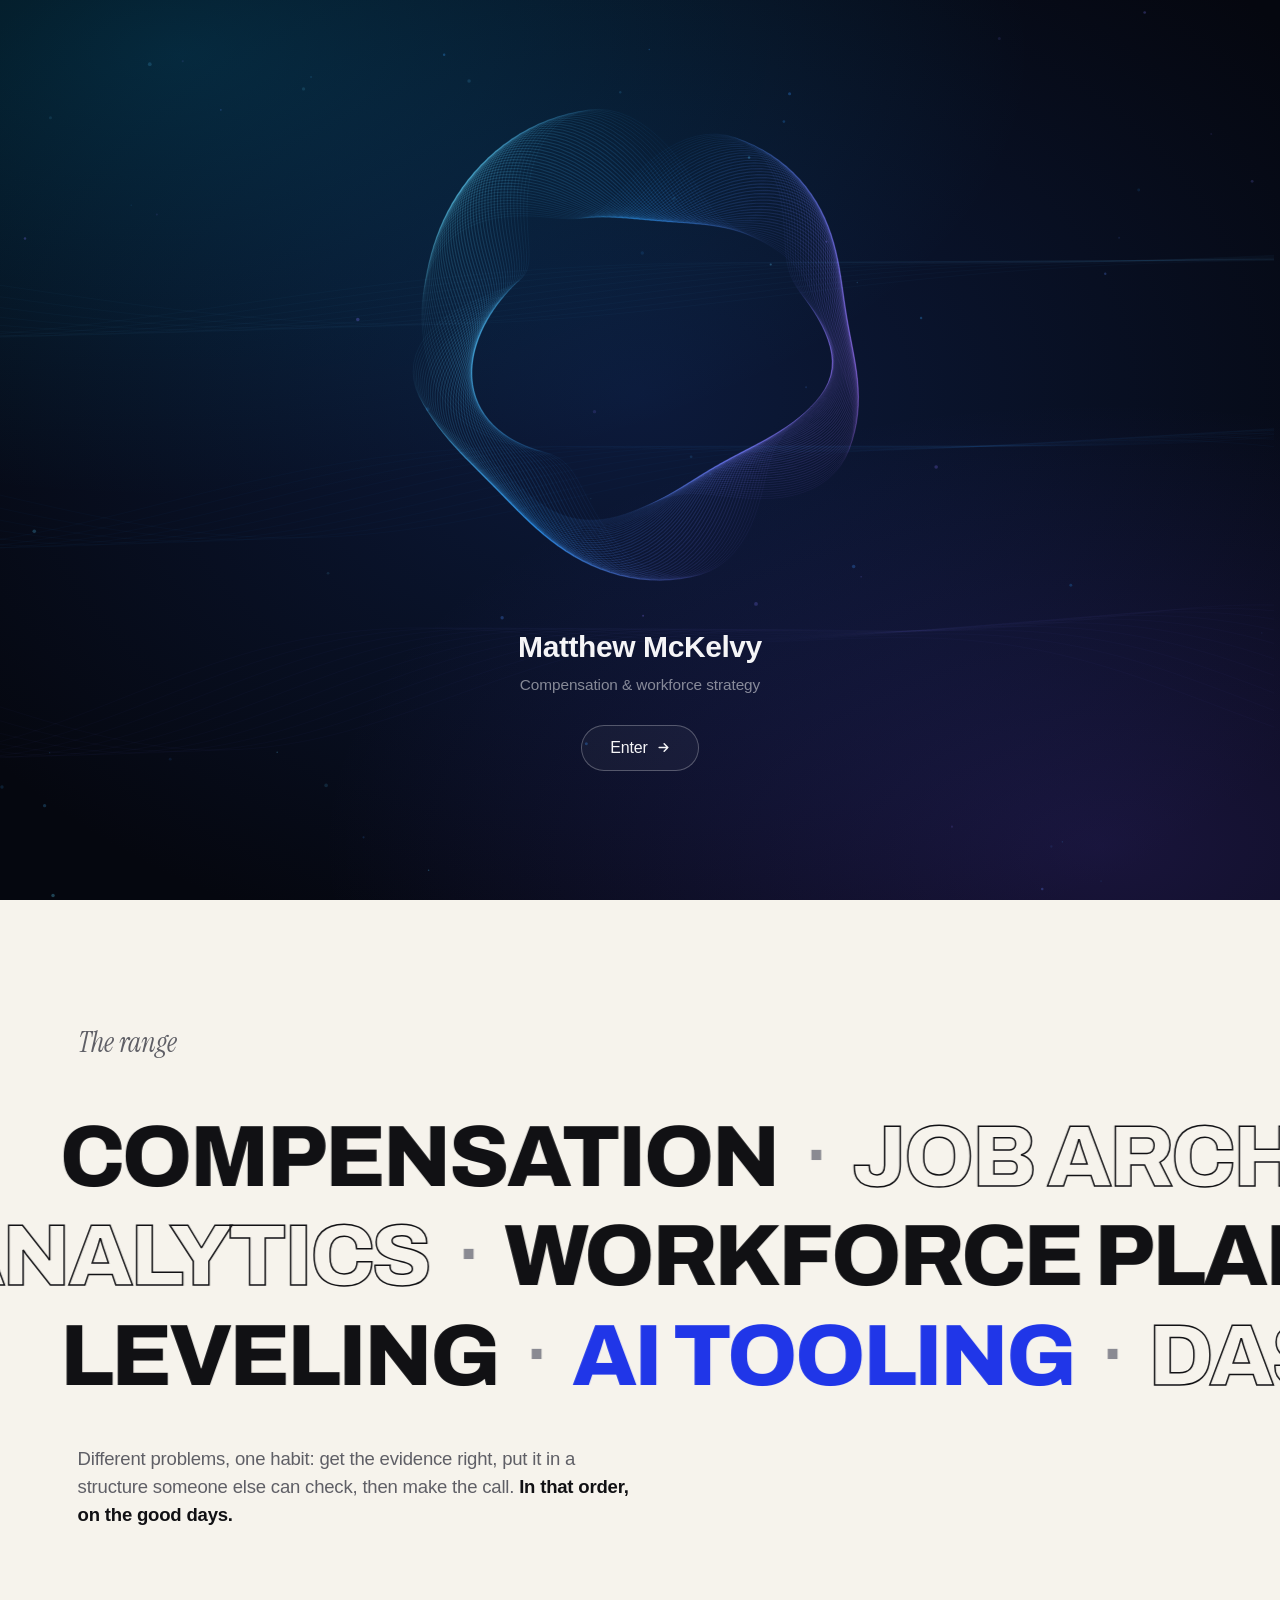
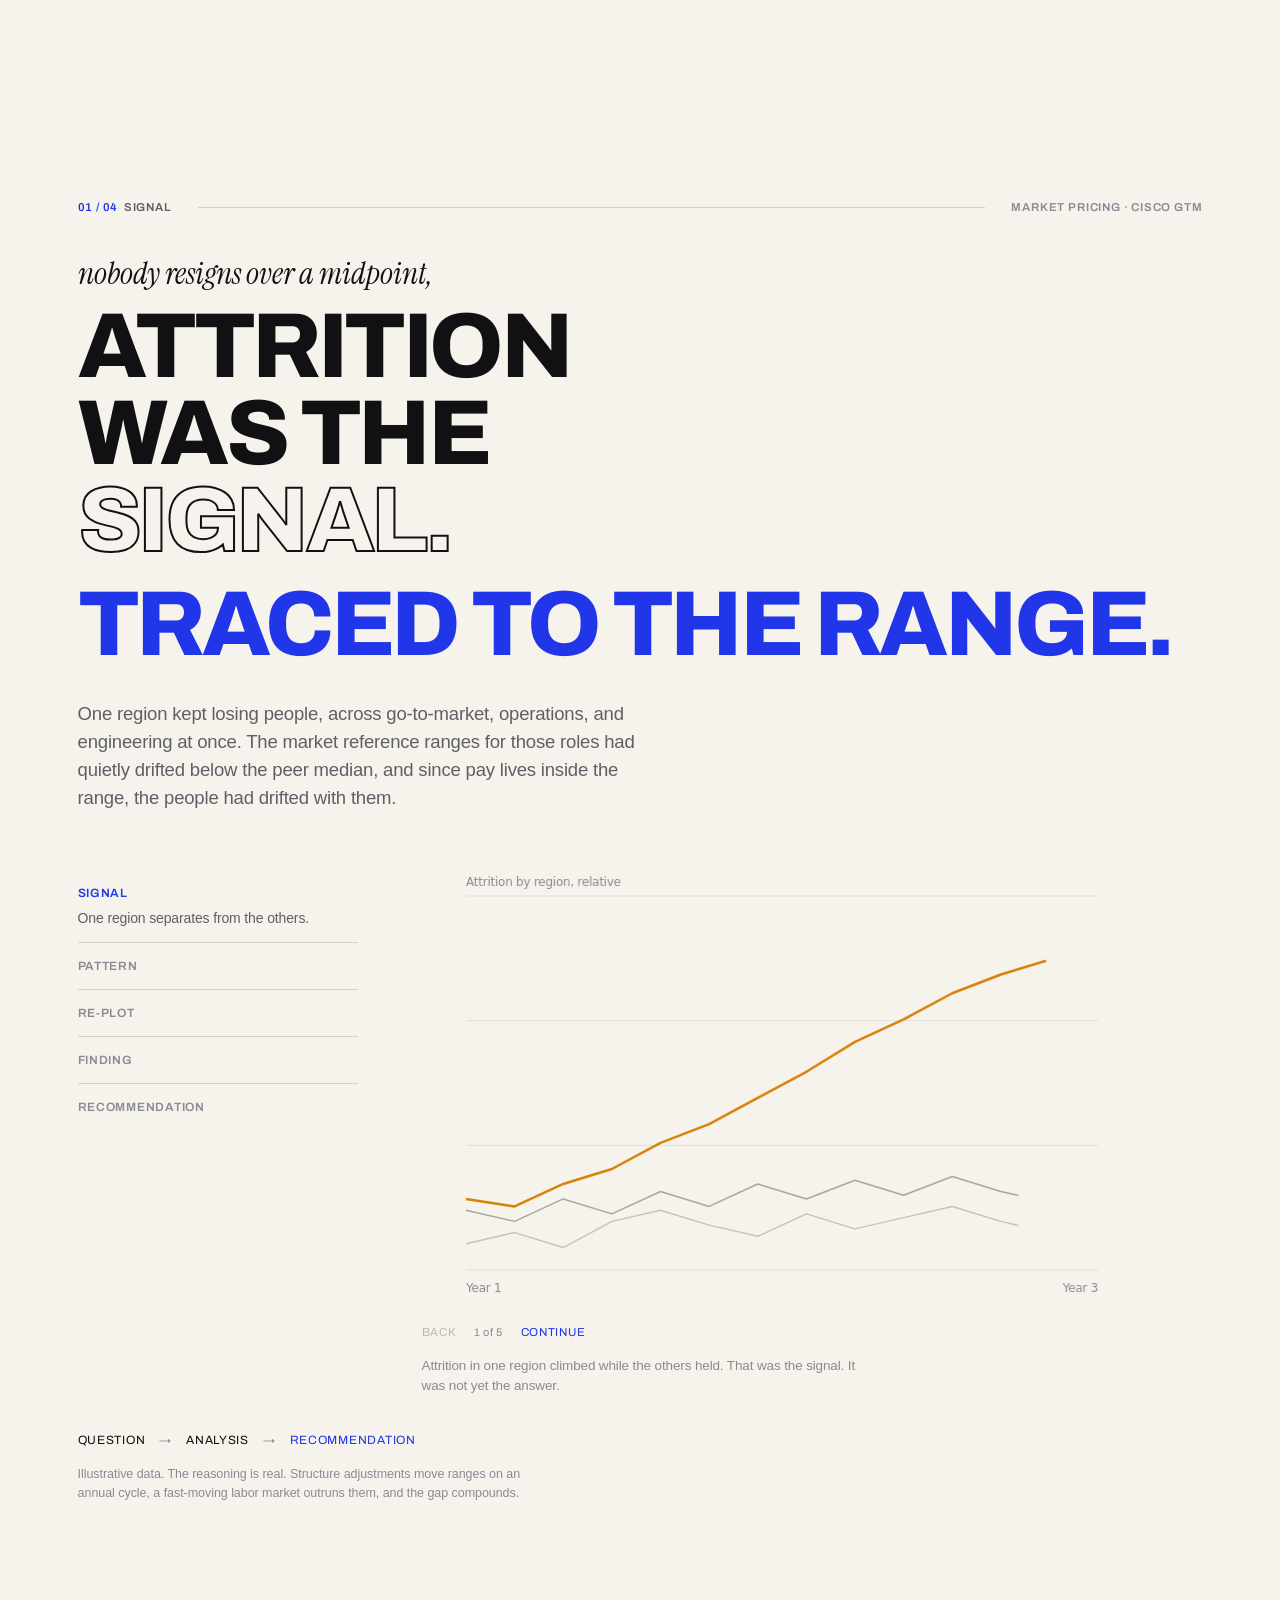
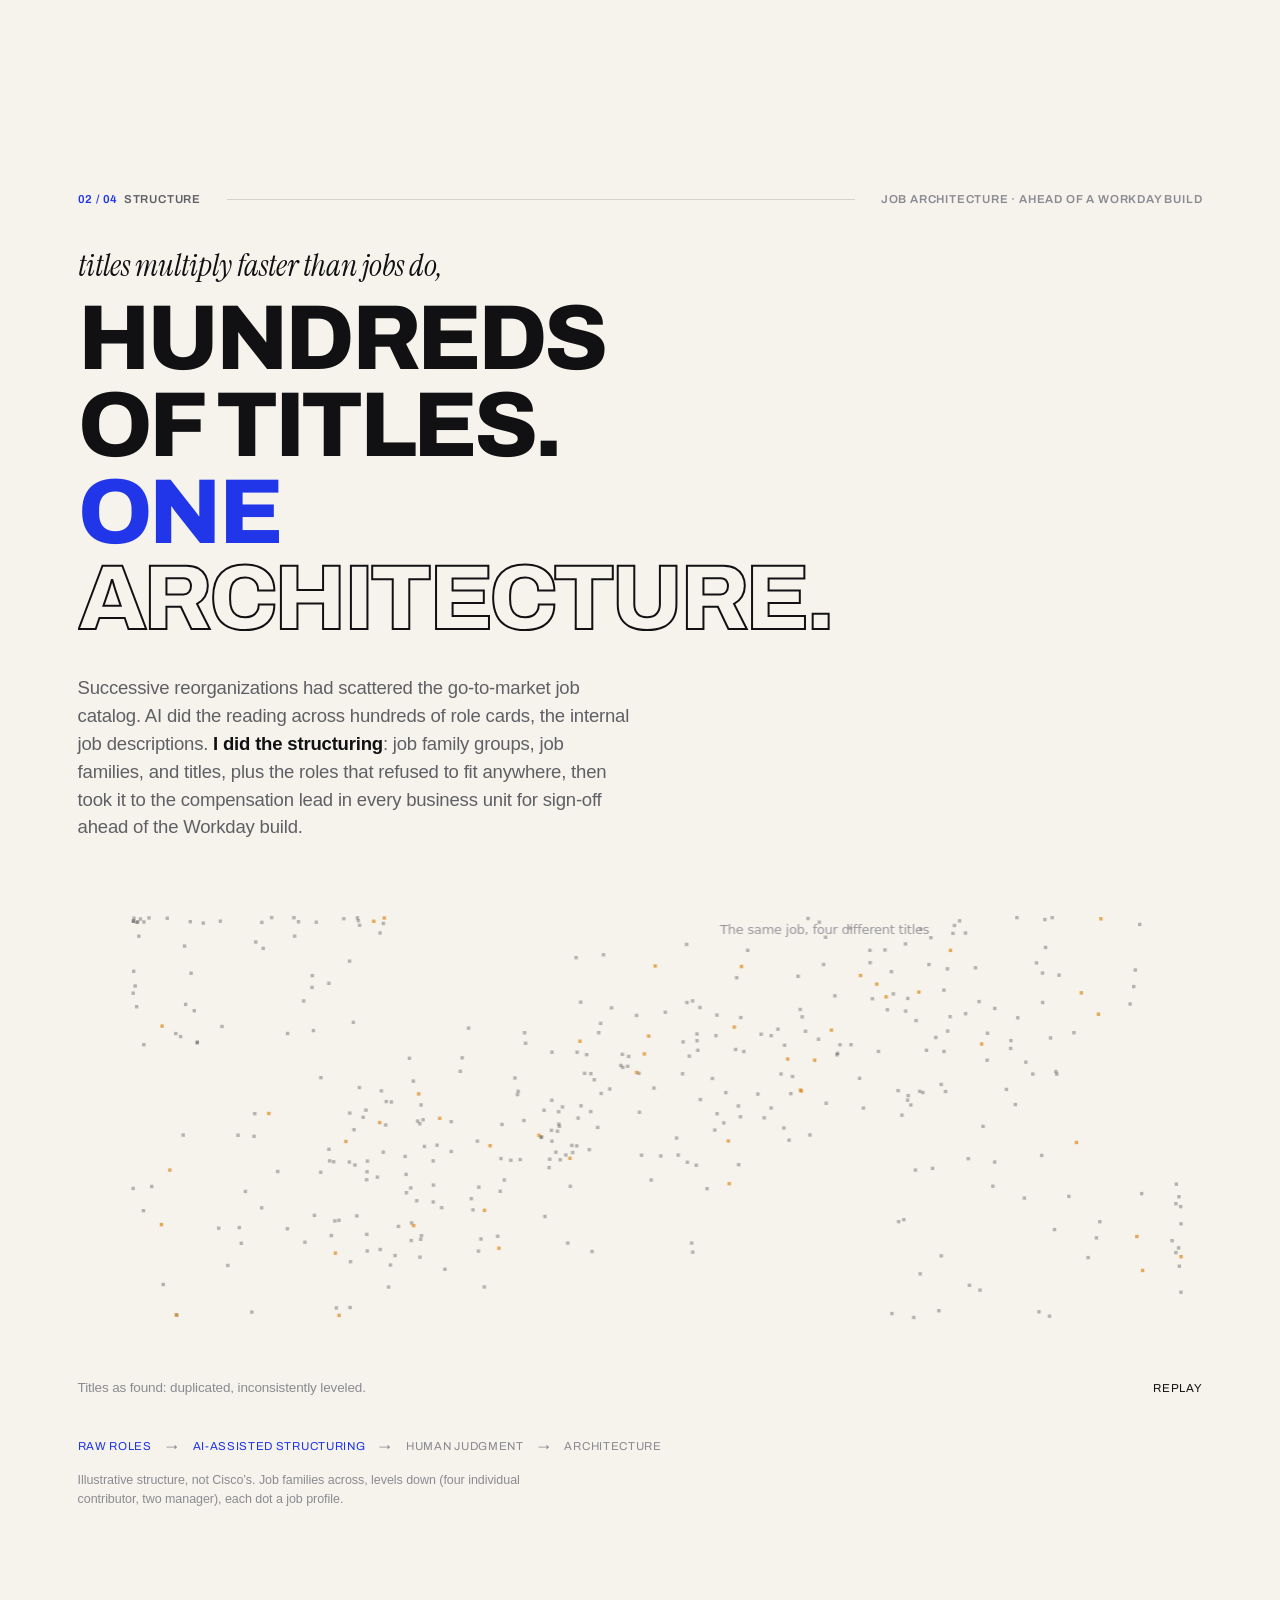
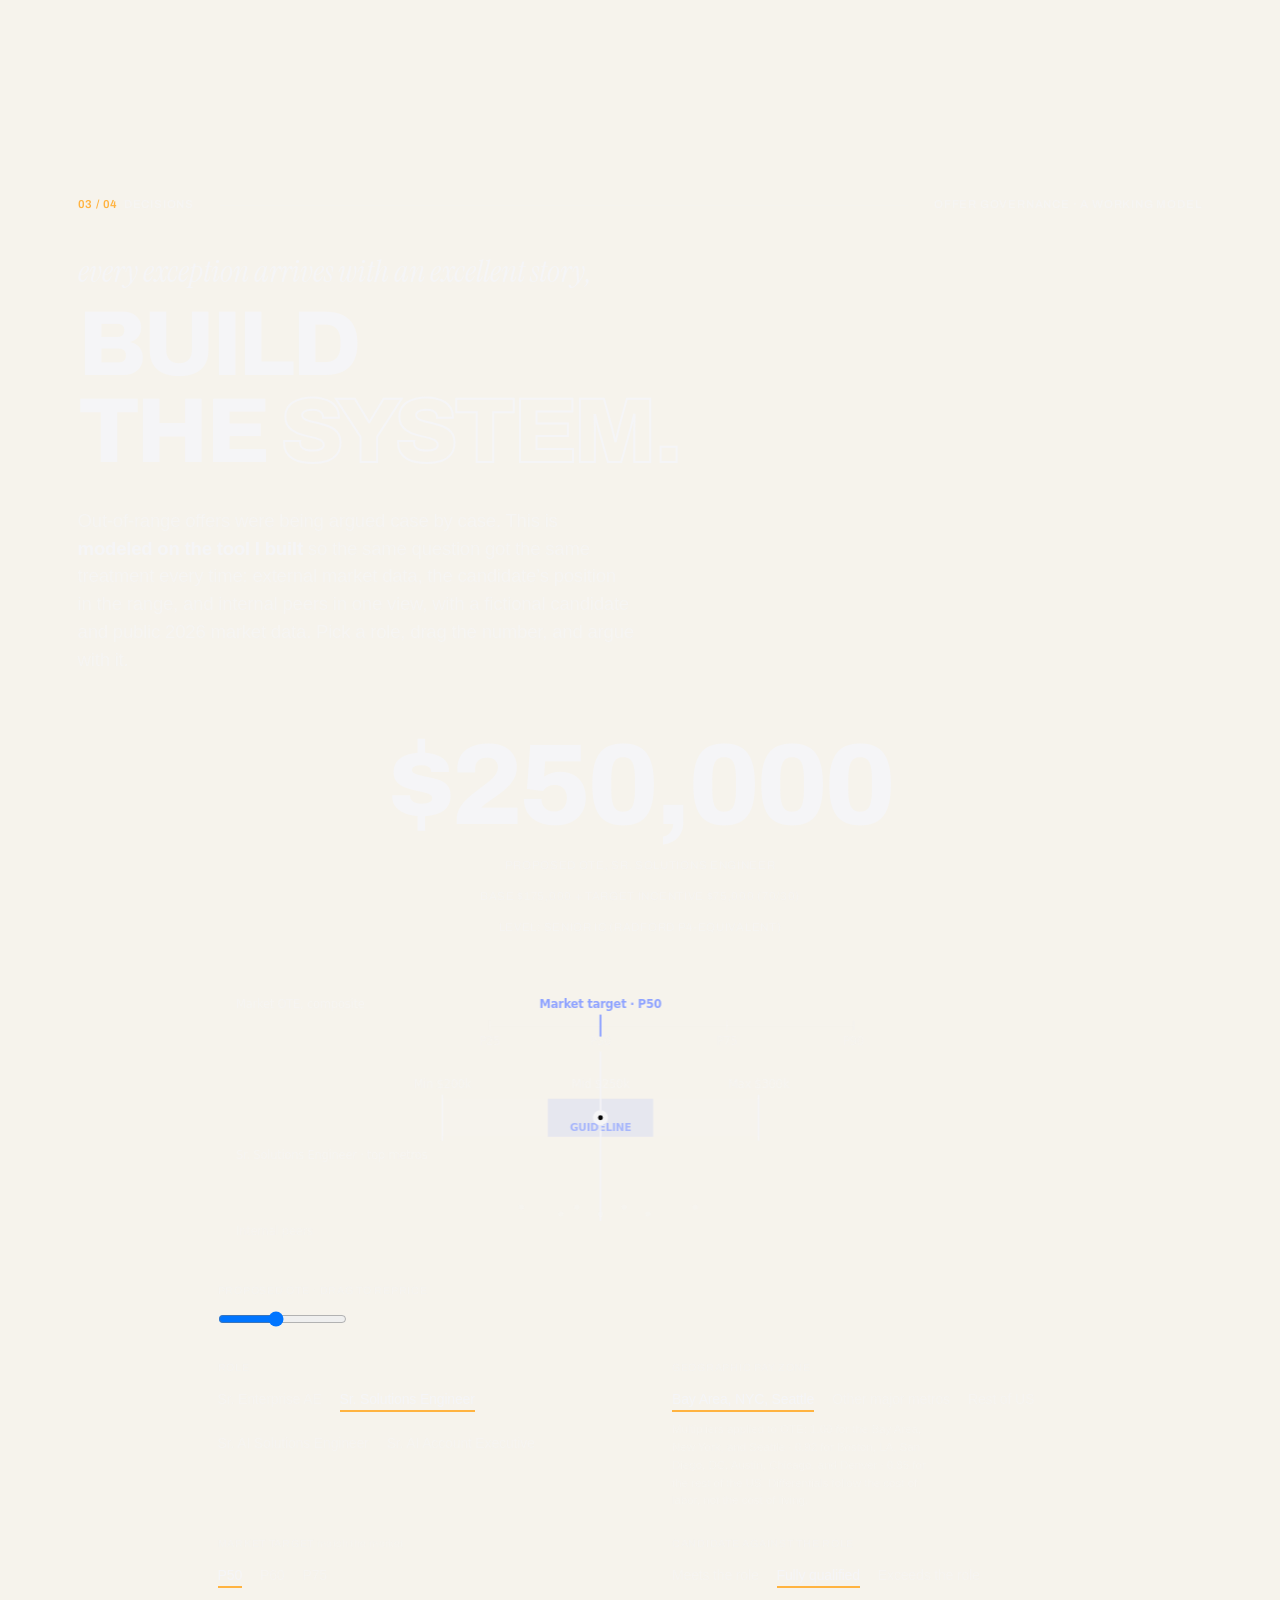
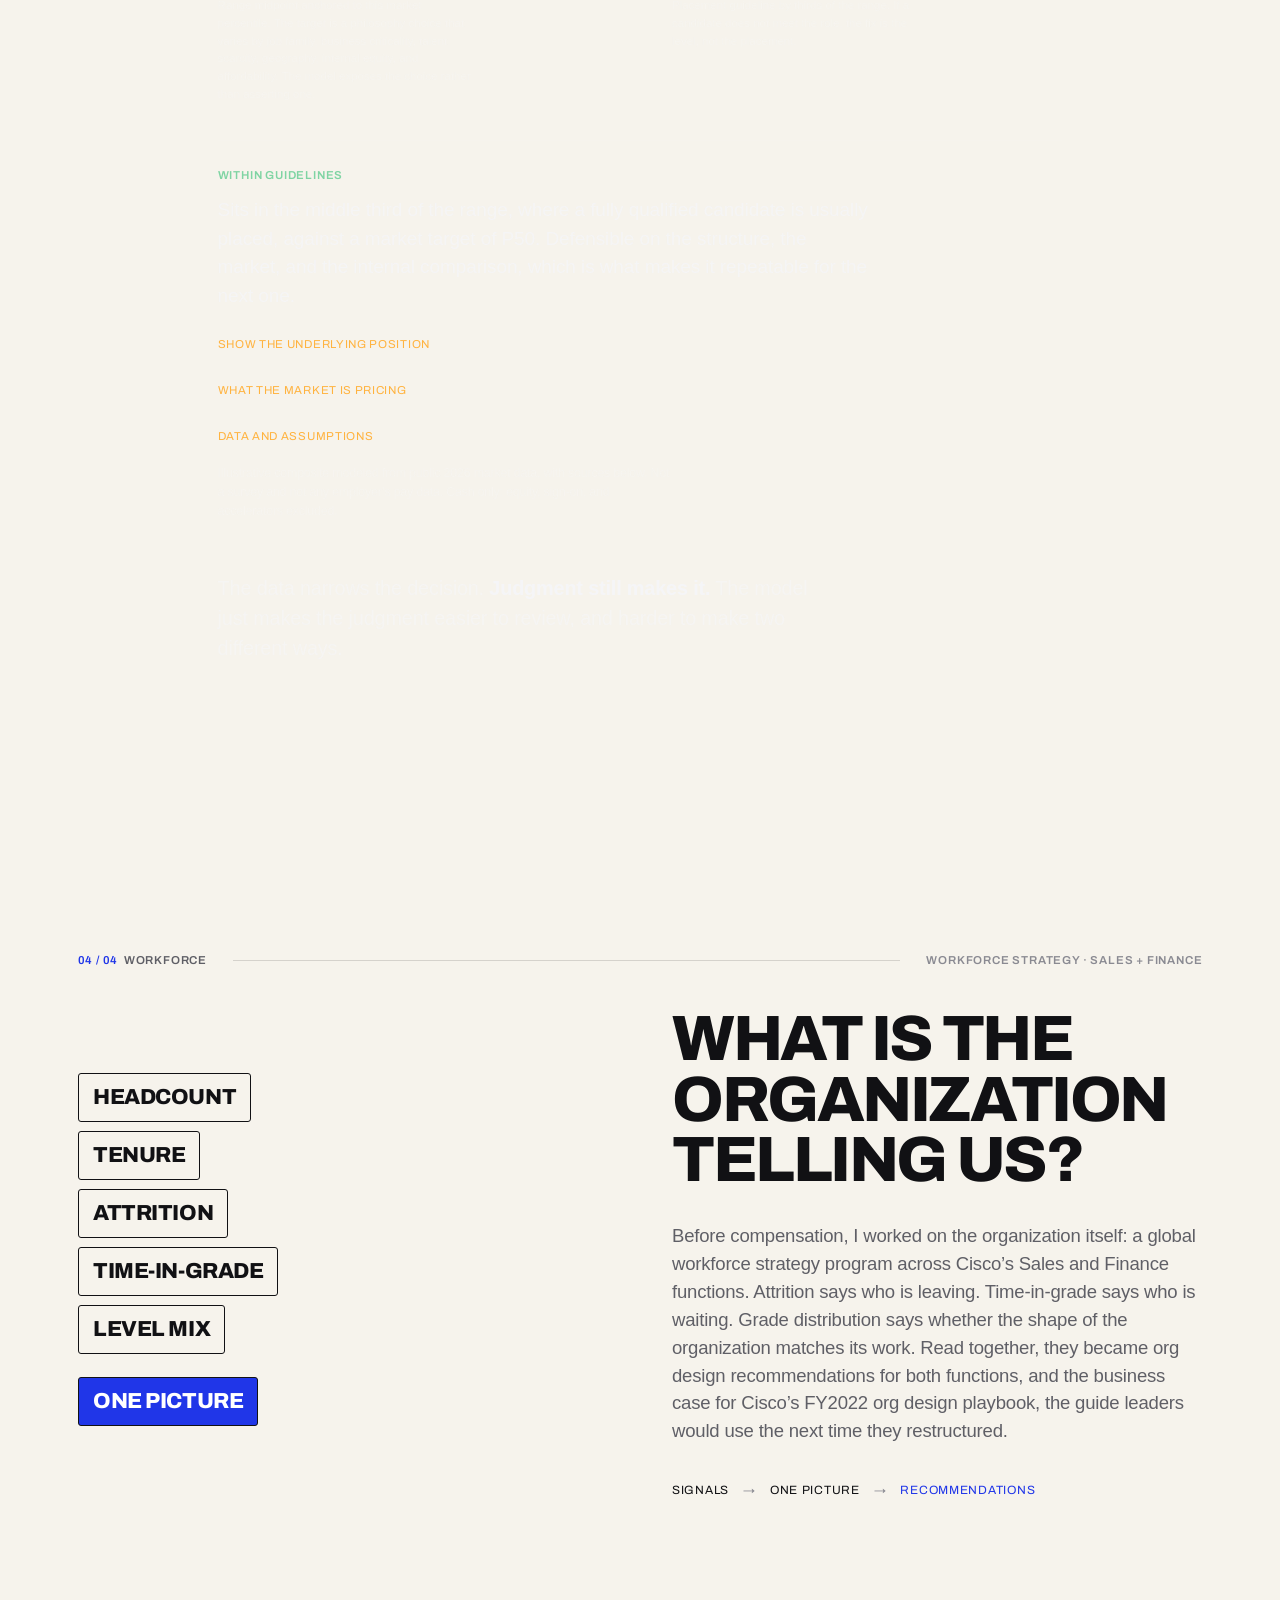
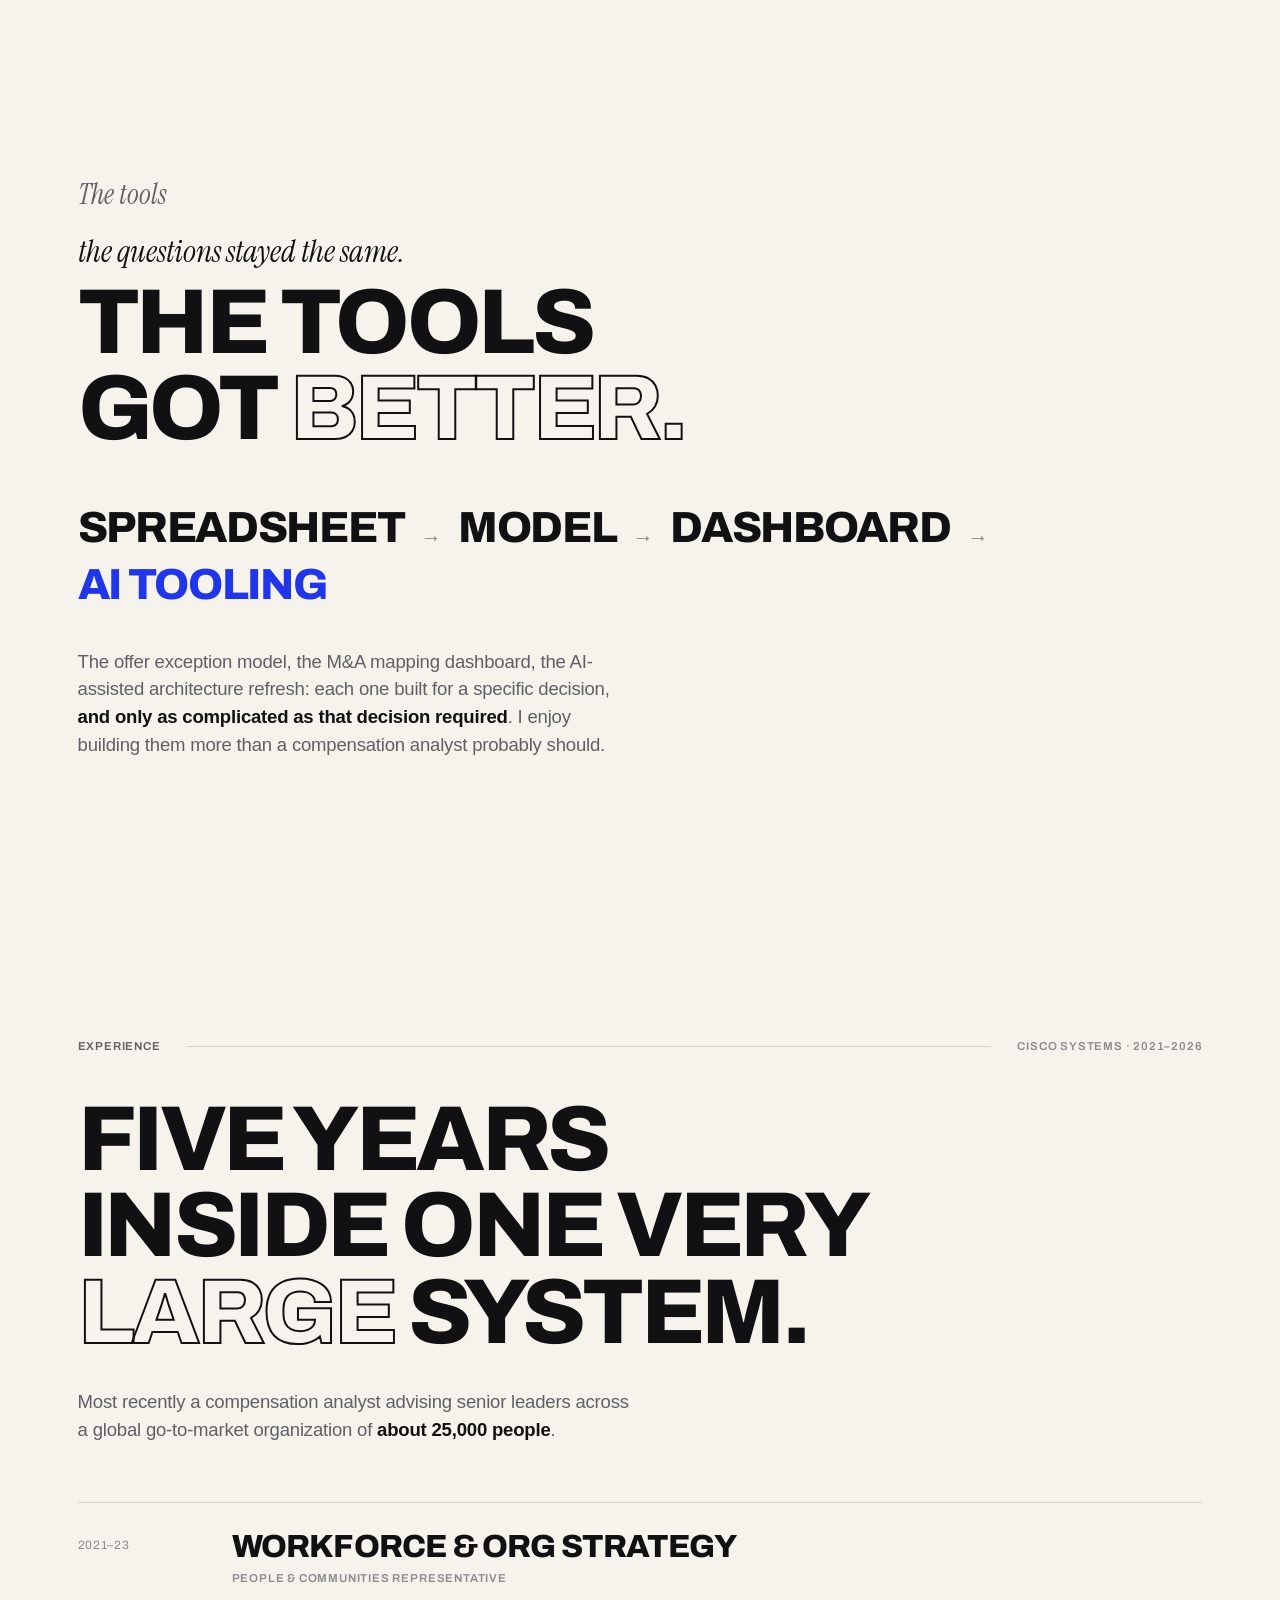
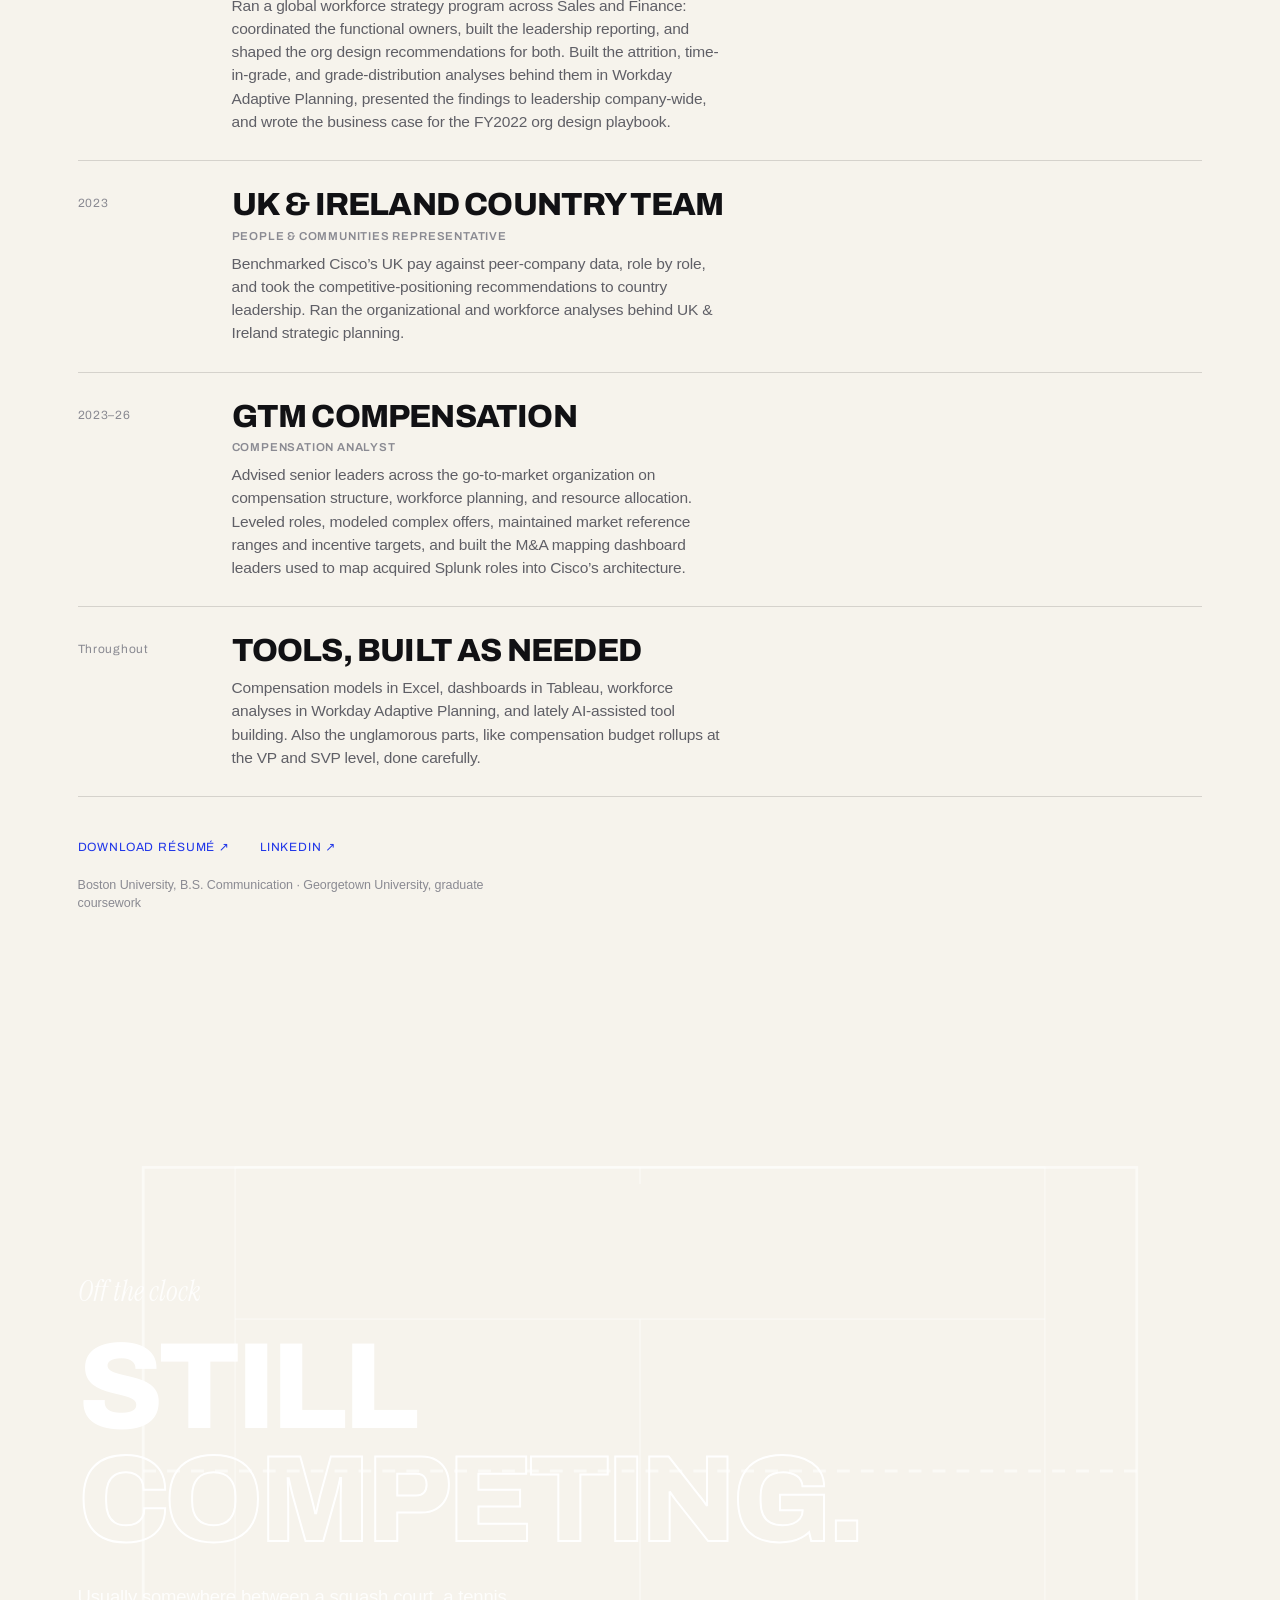
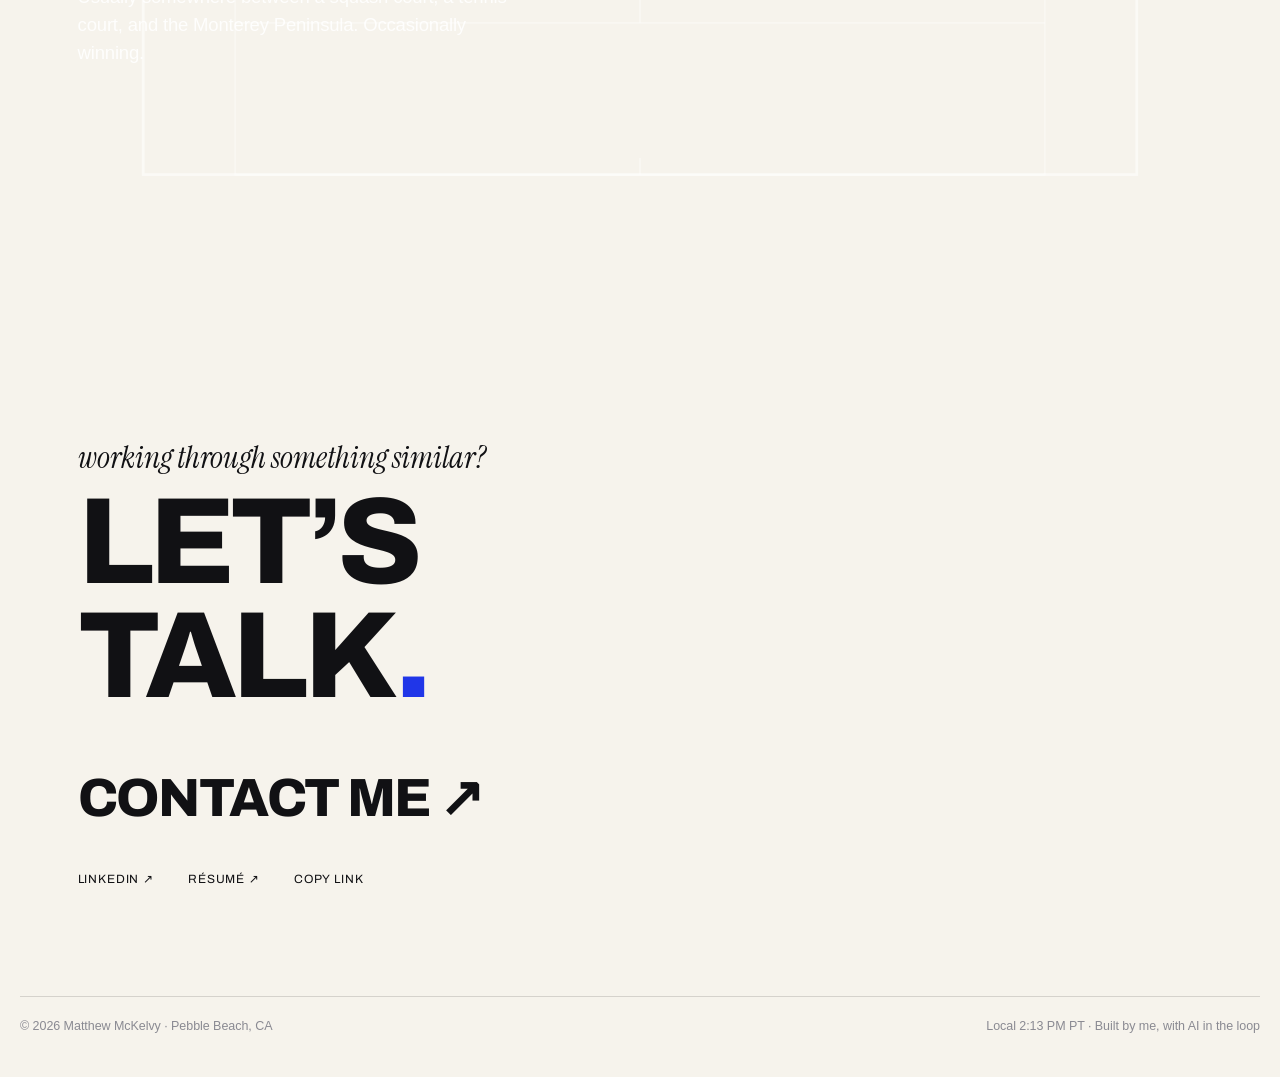
==== index.html @ 65078a6e "Analytics: GoatCounter beacon on every page (cookie-free, no banner) Co-Authored-By: Claude Fable 5." ====
<!doctype html>
<html lang="en">
<head>
  <meta charset="utf-8">
  <meta name="viewport" content="width=device-width, initial-scale=1, viewport-fit=cover">
  <title>Matthew McKelvy · Compensation &amp; Workforce Strategy</title>
  <meta name="description" content="I work on what work is worth. Compensation, job architecture, and the tools behind pay decisions, most recently for Cisco's go-to-market organization of about 25,000 people.">
  <link rel="canonical" href="https://mattmckelvy.com/">
  <meta name="color-scheme" content="light">
  <meta name="theme-color" content="#F6F3EC">

  <meta property="og:type" content="website">
  <meta property="og:site_name" content="Matthew McKelvy">
  <meta property="og:title" content="Matthew McKelvy · Compensation &amp; Workforce Strategy">
  <meta property="og:description" content="I work on what work is worth.">
  <meta property="og:url" content="https://mattmckelvy.com/">
  <meta property="og:image" content="https://mattmckelvy.com/og.png?v=6">
  <meta property="og:image:width" content="1200">
  <meta property="og:image:height" content="630">
  <meta name="twitter:card" content="summary_large_image">
  <meta name="twitter:title" content="Matthew McKelvy · Compensation &amp; Workforce Strategy">
  <meta name="twitter:description" content="I work on what work is worth.">
  <meta name="twitter:image" content="https://mattmckelvy.com/og.png?v=6">

  <link rel="icon" type="image/svg+xml" href="favicon.svg?v=3">
  <link rel="apple-touch-icon" href="apple-touch-icon.png?v=3">
  <link rel="preconnect" href="https://fonts.googleapis.com">
  <link rel="preconnect" href="https://fonts.gstatic.com" crossorigin>
  <link href="https://fonts.googleapis.com/css2?family=Archivo:wght@500;600;700;800;900&family=Instrument+Serif:ital@0;1&display=swap" rel="stylesheet">
  <link rel="stylesheet" href="css/site.css?v=23">
  <link rel="stylesheet" href="css/portal.css?v=5">
  <script>document.documentElement.className += " js";</script>

  <script type="application/ld+json">
  {
    "@context": "https://schema.org",
    "@type": "Person",
    "name": "Matthew McKelvy",
    "jobTitle": "Compensation Analyst",
    "email": "mailto:mckelvymatthew@gmail.com",
    "address": { "@type": "PostalAddress", "addressLocality": "Pebble Beach", "addressRegion": "CA" },
    "sameAs": ["https://www.linkedin.com/in/mattmckelvy/"],
    "alumniOf": [{ "@type": "CollegeOrUniversity", "name": "Boston University" }],
    "url": "https://mattmckelvy.com/"
  }
  </script>
</head>
<body>
<a class="skip" href="#main">Skip to content</a>
<div class="light" id="light" aria-hidden="true"></div>

<header class="nav" id="nav">
  <div class="nav-inner">
    <a class="nav-name" href="#top">Matthew McKelvy</a>
    <nav class="nav-links" aria-label="Sections">
      <a href="#work">Work</a>
      <a href="#experience">Experience</a>
      <a href="#about">About</a>
      <a href="Matthew-McKelvy-Resume.pdf" download>Résumé</a>
      <button class="nav-menu-btn" type="button" id="menuBtn" aria-haspopup="true" aria-expanded="false">Menu</button>
    </nav>
  </div>
</header>

<div class="menu" id="menu" role="dialog" aria-modal="true" aria-label="Menu" hidden>
  <button class="menu-close" type="button" id="menuClose">Close</button>
  <p class="k">Matthew McKelvy · Pebble Beach, CA</p>
  <a href="#work" data-menu>Work</a>
  <a href="#experience" data-menu>Experience</a>
  <a href="#about" data-menu>About</a>
  <a href="#contact" data-menu>Contact</a>
  <div class="menu-foot">
    <a href="Matthew-McKelvy-Resume.pdf" download>Résumé ↗</a>
    <a href="contact.html" target="_blank" rel="noopener">Contact info</a>
    <a href="https://www.linkedin.com/in/mattmckelvy/">LinkedIn</a>
  </div>
</div>

<main id="main">

<!-- ================= SCENE 01 — IDENTITY ================= -->
<section class="s-id" id="top">
  <div class="hero-field" id="heroField" aria-hidden="true"></div>
  <div class="id-bg" aria-hidden="true">
    <div class="arc" style="width:56vw;height:56vw;right:-18vw;top:-22vw"></div>
    <div class="arc" style="width:34vw;height:34vw;left:-12vw;bottom:-14vw"></div>
    <span class="tick" style="left:6vw;top:26vh">+</span>
    <span class="tick" style="right:9vw;top:38vh">+</span>
    <span class="tick" style="left:14vw;bottom:18vh">P50</span>
    <span class="tick" style="right:16vw;bottom:30vh">Δ</span>
  </div>

  <div class="container">
    <p class="k id-tag reveal">Matthew McKelvy · Compensation &amp; workforce strategy</p>

    <h1 class="id-comp giant reveal-group" aria-label="I work on what work is worth.">
      <span class="ml id-line"><span><em class="serif-i id-conn">I work on&nbsp;</em>WHAT WORK</span></span>
      <span class="ml id-line"><span>IS WORTH.</span></span>
    </h1>

    <p class="support id-sub reveal">Compensation and workforce strategy, most recently as a compensation
      analyst advising senior leaders across Cisco&rsquo;s go-to-market organization of about
      25,000 people. I came for the spreadsheets and stayed for the questions: every pay
      decision turns out to be a question about how the organization really works, and I like
      finding out.</p>

    <p class="id-cta k reveal">
      <a href="Matthew-McKelvy-Resume.pdf" download>Résumé ↗</a><span class="sep">·</span><a href="contact.html" target="_blank" rel="noopener">Contact</a>
    </p>
  </div>
  <p class="id-scroll" aria-hidden="true">See the work ↓</p>
</section>

<!-- ================= SCENE 02 — THE RANGE ================= -->
<section class="s-range" id="range">
  <div class="container range-head">
    <p class="cue reveal">The range</p>
  </div>
  <div class="bands" id="bands" aria-label="Compensation. Job architecture. Market pricing. Offers. Analytics. Workforce planning. Org design. Attrition. Leveling. AI tooling. Dashboards. M&amp;A mapping.">
    <div class="band" data-speed="-0.16" aria-hidden="true">COMPENSATION<span class="sep">·</span><span class="out">JOB&nbsp;ARCHITECTURE</span><span class="sep">·</span>MARKET&nbsp;PRICING<span class="sep">·</span><span class="blue">OFFERS</span><span class="sep">·</span>COMPENSATION<span class="sep">·</span><span class="out">JOB&nbsp;ARCHITECTURE</span><span class="sep">·</span>MARKET&nbsp;PRICING<span class="sep">·</span></div>
    <div class="band" data-speed="0.12" aria-hidden="true"><span class="out">ANALYTICS</span><span class="sep">·</span>WORKFORCE&nbsp;PLANNING<span class="sep">·</span><span class="blue">ORG&nbsp;DESIGN</span><span class="sep">·</span>ATTRITION<span class="sep">·</span><span class="out">ANALYTICS</span><span class="sep">·</span>WORKFORCE&nbsp;PLANNING<span class="sep">·</span>ATTRITION<span class="sep">·</span></div>
    <div class="band" data-speed="-0.09" aria-hidden="true">LEVELING<span class="sep">·</span><span class="blue">AI&nbsp;TOOLING</span><span class="sep">·</span><span class="out">DASHBOARDS</span><span class="sep">·</span>M&amp;A&nbsp;MAPPING<span class="sep">·</span>LEVELING<span class="sep">·</span><span class="blue">AI&nbsp;TOOLING</span><span class="sep">·</span><span class="out">DASHBOARDS</span><span class="sep">·</span></div>
  </div>
  <div class="container range-foot">
    <p class="support reveal">Different problems, one habit: get the evidence right, put it in a
      structure someone else can check, then make the call. <b>In that order, on the good days.</b></p>
  </div>
</section>

<!-- ================= 01 / SIGNAL ================= -->
<section class="scene" id="work">
  <div class="container">
    <p class="p-meta reveal">
      <span class="k"><span class="idx">01 / 04</span>&nbsp;&nbsp;SIGNAL</span>
      <span class="rule"></span>
      <span class="k quiet">Market pricing · Cisco GTM</span>
    </p>
    <p class="conn reveal">nobody resigns over a midpoint,</p>
    <h2 class="giant-2 p-head reveal-group" style="margin-top:10px">
      <span class="ml"><span>ATTRITION</span></span>
      <span class="ml"><span>WAS THE</span></span>
      <span class="ml"><span><span class="out">SIGNAL.</span></span></span>
    </h2>
    <p class="giant-2 p-reveal reveal"><span class="blue">TRACED TO THE RANGE.</span></p>
    <p class="support p-sub reveal">One region kept losing people, across go-to-market, operations,
      and engineering at once. The market reference ranges for those roles had quietly drifted
      below the peer median, and since pay lives inside the range, the people had drifted with
      them.</p>

    <div class="p-body reveal">
      <div class="drift">
        <ol class="drift-steps" id="driftSteps">
          <li data-step="0"><b>Signal</b><span>One region separates from the others.</span></li>
          <li data-step="1"><b>Pattern</b><span>Go-to-market, operations, and engineering, all in one geography.</span></li>
          <li data-step="2"><b>Re-plot</b><span>Range midpoints against the peer median.</span></li>
          <li data-step="3"><b>Finding</b><span>The ranges had drifted below the peer median.</span></li>
          <li data-step="4"><b>Recommendation</b><span>Recalibrate the ranges, then review the people inside them.</span></li>
        </ol>
        <div class="drift-stage">
          <div class="viz" id="driftCanvasHost"
               data-fallback="A five-step investigation: attrition concentrates in one region across several functions, range midpoints are re-plotted against the peer median, the ranges have drifted below it, and the recommendation is to recalibrate them and review the people inside them."></div>
          <div class="drift-nav">
            <button class="step-btn" id="driftPrev" type="button">Back</button>
            <span class="step-count" id="driftCount">1 of 5</span>
            <button class="step-btn" id="driftNext" type="button">Continue</button>
          </div>
          <p class="viz-note" id="driftReadout"></p>
        </div>
      </div>
    </div>

    <p class="strip p-strip reveal">QUESTION <span class="a">→</span> ANALYSIS <span class="a">→</span> <span class="hot">RECOMMENDATION</span></p>
    <p class="note p-note reveal">Illustrative data. The reasoning is real. Structure adjustments move ranges on an annual cycle, a fast-moving labor market outruns them, and the gap compounds.</p>
  </div>
</section>

<!-- ================= 02 / STRUCTURE ================= -->
<section class="scene" id="structure">
  <div class="container">
    <p class="p-meta reveal">
      <span class="k"><span class="idx">02 / 04</span>&nbsp;&nbsp;STRUCTURE</span>
      <span class="rule"></span>
      <span class="k quiet">Job architecture · ahead of a Workday build</span>
    </p>
    <p class="conn reveal">titles multiply faster than jobs do,</p>
    <h2 class="giant-2 p-head reveal-group" style="margin-top:10px">
      <span class="ml"><span>HUNDREDS</span></span>
      <span class="ml"><span>OF TITLES.</span></span>
      <span class="ml"><span><span class="blue">ONE</span> <span class="out">ARCHITECTURE.</span></span></span>
    </h2>
    <p class="support p-sub reveal">Successive reorganizations had scattered the go-to-market job
      catalog. AI did the reading across hundreds of role cards, the internal job descriptions.
      <b>I did the structuring</b>: job family groups, job families, and titles, plus the roles that
      refused to fit anywhere, then took it to the compensation lead in every business unit for
      sign-off ahead of the Workday build.</p>

    <div class="p-body reveal">
      <div class="viz arch-viz" id="archCanvasHost"
           data-fallback="Scattered role titles resolve into an ordered lattice of job families and levels."></div>
      <div class="arch-bar">
        <p class="viz-note" id="archCaption">Titles as found: duplicated, inconsistently leveled.</p>
        <button class="step-btn" id="archReplay" type="button">Replay</button>
      </div>
    </div>

    <p class="arch-stages reveal" id="archStages">
      <span class="st" data-st="0">RAW ROLES</span><span class="a">→</span>
      <span class="st" data-st="1">AI-ASSISTED STRUCTURING</span><span class="a">→</span>
      <span class="st" data-st="2">HUMAN JUDGMENT</span><span class="a">→</span>
      <span class="st" data-st="3">ARCHITECTURE</span>
    </p>
    <p class="note p-note reveal">Illustrative structure, not Cisco&rsquo;s. Job families across, levels down (four individual contributor, two manager), each dot a job profile.</p>
  </div>
</section>

<!-- ================= 03 / DECISIONS (dark) ================= -->
<section class="scene scene-dark" id="decisions">
  <div class="container">
    <p class="p-meta reveal">
      <span class="k"><span class="idx" style="color:#FFB340">03 / 04</span>&nbsp;&nbsp;DECISIONS</span>
      <span class="rule"></span>
      <span class="k">Offer governance · a working model</span>
    </p>
    <p class="conn reveal">every exception arrives with an excellent story,</p>
    <h2 class="giant-2 p-head reveal-group" style="margin-top:10px">
      <span class="ml"><span>BUILD</span></span>
      <span class="ml"><span>THE <span class="out">SYSTEM.</span></span></span>
    </h2>
    <p class="support p-sub reveal">Out-of-range offers were being argued case by case. This is
      <b>modeled on the tool I built</b> so the same question got the same treatment every time:
      external market data, the candidate&rsquo;s position in the range, and internal peers in one
      view, with a fictional candidate and public 2026 market data. Pick a role, drag the number,
      and argue with it.</p>
  </div>

  <div class="container lab">
    <div class="lab-head reveal">
      <p class="lab-number"><span id="lvBase">$250,000</span></p>
      <p class="lab-caption" id="lvRoleCap"><abbr title="On-target earnings. Comp teams also say target total cash, TTC.">Proposed OTE</abbr>, Sr. Solutions Engineer</p>
      <p class="lab-caption" id="lvDerived">Base $175,000 + target incentive $75,000 (70/30)</p>
      <p class="lab-caption">Level: Senior IC (Radford P4-equivalent)</p>
    </div>

    <div class="viz lab-viz reveal" id="labCanvasHost"
         data-fallback="An OTE range showing minimum, midpoint and maximum, a market composite at the 25th, 50th, 75th and 90th percentiles, and a proposed OTE positioned against both."></div>

    <div class="lab-controls reveal">
      <label class="slider slider-wide">
        <span class="ctl-label">Proposed OTE · drag to reprice</span>
        <input type="range" id="labBase" min="150000" max="375000" value="250000" step="1000"
               aria-label="Proposed on-target earnings">
      </label>
      <div class="lab-row">
        <div class="ctl">
          <span class="ctl-label">Role</span>
          <div class="seg" role="group" aria-label="Role" id="labRole">
            <button type="button" data-v="r1">Sr.&nbsp;Enterprise&nbsp;AE</button>
            <button type="button" data-v="r2" aria-pressed="true">Sr.&nbsp;Solutions&nbsp;Engineer</button>
            <button type="button" data-v="r3">Sr.&nbsp;AI&nbsp;Solutions&nbsp;Engineer</button>
            <button type="button" data-v="r4">Sr.&nbsp;AI&nbsp;Account&nbsp;Executive</button>
          </div>
        </div>
        <div class="ctl">
          <span class="ctl-label">Geographic pay zone</span>
          <div class="seg" role="group" aria-label="Geographic pay zone" id="labGeo">
            <button type="button" data-v="z1" aria-pressed="true">Bay Area, NYC, Seattle</button>
            <button type="button" data-v="z2">Other major metros</button>
            <button type="button" data-v="z3">Rest of US</button>
          </div>
          <span class="ctl-note">Multipliers applied to OTE: 1.00 for the Bay Area, New York, and Seattle ·
            0.92 for Boston, LA, San Diego, DC, Austin, Chicago, and Denver · 0.85 for the rest of the US.
            Differentials follow the cost of labor, not the cost of living.</span>
        </div>
        <div class="ctl">
          <span class="ctl-label">Market target <span class="ctl-hint" id="mrpHint">match the market</span></span>
          <div class="seg" role="group" aria-label="Market target percentile" id="labMrp">
            <button type="button" data-v="p50" aria-pressed="true">P50</button>
            <button type="button" data-v="p60">P60</button>
            <button type="button" data-v="p75">P75</button>
          </div>
          <span class="ctl-note">Range midpoint anchored to this market percentile. The target is a
            philosophy choice that varies by job family, business criticality, talent scarcity,
            geography, internal equity, and affordability. The model exposes the choice rather
            than asserting one.</span>
        </div>
        <div class="ctl">
          <span class="ctl-label">Candidate against the role</span>
          <div class="seg" role="group" aria-label="Candidate against the role" id="labProf">
            <button type="button" data-v="dev">Meets the role</button>
            <button type="button" data-v="prof" aria-pressed="true">Fully qualified</button>
            <button type="button" data-v="exp">Exceeds the role</button>
          </div>
          <span class="ctl-note">Placement guideline by thirds of the range. If a candidate does not
            meet the role, the fix is the level, not the placement.</span>
        </div>
      </div>
    </div>

    <div class="lab-verdict reveal" id="labVerdict">
      <p class="lv-flag" id="lvFlag">Within guidelines</p>
      <p class="lv-text" id="lvText"></p>
      <button class="lv-more" type="button" id="lvMore" aria-expanded="false" aria-controls="lvDetail">
        Show the underlying position
      </button>
      <div class="lv-detail" id="lvDetail" hidden>
        <dl class="lv-metrics">
          <div><dt>Compa-ratio</dt><dd id="mCompa">&hellip;</dd><dd class="mnote">OTE &divide; range midpoint, on a total-cash range, the way sales roles are usually priced</dd></div>
          <div><dt>Range penetration</dt><dd id="mPen">&hellip;</dd><dd class="mnote">position from minimum to maximum</dd></div>
          <div><dt>Market position</dt><dd id="mMkt">&hellip;</dd><dd class="mnote">against the market OTE composite, interpolated to the nearest 5</dd></div>
          <div><dt>Internal peers</dt><dd id="mPeer">&hellip;</dd><dd class="mnote">same role and zone</dd></div>
        </dl>
      </div>
      <button class="lv-more" type="button" id="mpMore" aria-expanded="false" aria-controls="mpDetail">
        What the market is pricing
      </button>
      <div class="lv-detail mp-body" id="mpDetail" hidden><div id="mpBody"></div></div>
      <button class="lv-more" type="button" id="daMore" aria-expanded="false" aria-controls="daDetail">
        Data and assumptions
      </button>
      <div class="lv-detail mp-body" id="daDetail" hidden><div id="daBody"></div></div>
      <p class="lv-source">Illustrative composite modeled from public 2026 market data, with sources
        below. Not a survey and not any employer&rsquo;s pay data. Cash only: equity, sign-on,
        and accelerators excluded.</p>
    </div>

    <p class="outcome on-dark reveal">The data narrows the decision. <b>Judgment still makes it.</b>
      The model just makes the judgment easier to review, and harder to make two different ways.</p>
  </div>
</section>

<!-- ================= 04 / ORGANIZATIONS ================= -->
<section class="scene" id="organizations">
  <div class="container">
    <p class="p-meta reveal">
      <span class="k"><span class="idx">04 / 04</span>&nbsp;&nbsp;WORKFORCE</span>
      <span class="rule"></span>
      <span class="k quiet">Workforce strategy · Sales + Finance</span>
    </p>

    <div class="org" id="org">
      <div class="org-stage" id="orgStage" aria-label="Headcount, tenure, attrition, time-in-grade and level-mix signals converging into one picture.">
        <span class="org-word" data-w="0">HEADCOUNT</span>
        <span class="org-word" data-w="1">TENURE</span>
        <span class="org-word" data-w="2">ATTRITION</span>
        <span class="org-word" data-w="3">TIME-IN-GRADE</span>
        <span class="org-word" data-w="4">LEVEL MIX</span>
        <span class="org-word hot" data-w="5">ONE PICTURE</span>
      </div>
      <div>
        <h2 class="giant-2 p-head reveal-group">
          <span class="ml"><span>WHAT IS THE</span></span>
          <span class="ml"><span>ORGANIZATION</span></span>
          <span class="ml"><span>TELLING US?</span></span>
        </h2>
        <p class="support p-sub reveal">Before compensation, I worked on the organization itself: a
          global workforce strategy program across Cisco&rsquo;s Sales and Finance functions.
          Attrition says who is leaving. Time-in-grade says who is waiting. Grade distribution says
          whether the shape of the organization matches its work. Read together, they became org
          design recommendations for both functions, and the business case for Cisco&rsquo;s FY2022
          org design playbook, the guide leaders would use the next time they restructured.</p>
        <p class="strip p-strip reveal">SIGNALS <span class="a">→</span> ONE PICTURE <span class="a">→</span> <span class="hot">RECOMMENDATIONS</span></p>
      </div>
    </div>
  </div>
</section>

<!-- ================= EVOLUTION ================= -->
<section class="s-evo" id="evolution">
  <div class="container">
    <p class="cue reveal">The tools</p>
    <p class="conn reveal" style="margin-top:22px">the questions stayed the same.</p>
    <h2 class="giant-2 reveal-group" style="margin-top:8px">
      <span class="ml"><span>THE TOOLS</span></span>
      <span class="ml"><span>GOT <span class="out">BETTER.</span></span></span>
    </h2>
    <p class="evo-steps reveal" id="evoSteps" aria-label="Spreadsheet, then model, then dashboard, then AI tooling.">
      <span class="w" data-e="0">SPREADSHEET</span><span class="a">→</span>
      <span class="w" data-e="1">MODEL</span><span class="a">→</span>
      <span class="w" data-e="2">DASHBOARD</span><span class="a">→</span>
      <span class="w" data-e="3">AI&nbsp;TOOLING</span>
    </p>
    <p class="support evo-foot reveal">The offer exception model, the M&amp;A mapping dashboard, the
      AI-assisted architecture refresh: each one built for a specific decision, <b>and only as
      complicated as that decision required</b>. I enjoy building them more than a compensation
      analyst probably should.</p>
  </div>
</section>

<!-- ================= EXPERIENCE ================= -->
<section class="scene" id="experience">
  <div class="container">
    <p class="p-meta reveal">
      <span class="k">Experience</span>
      <span class="rule"></span>
      <span class="k quiet">Cisco Systems · 2021&ndash;2026</span>
    </p>
    <h2 class="giant-2 p-head reveal-group" style="max-width:16ch">
      <span class="ml"><span>FIVE YEARS</span></span>
      <span class="ml"><span>INSIDE ONE VERY</span></span>
      <span class="ml"><span><span class="out">LARGE</span> SYSTEM.</span></span>
    </h2>
    <p class="support p-sub reveal">Most recently a compensation analyst advising senior leaders across a
      global go-to-market organization of <b>about <span class="bignum" id="bigCount" data-n="25000">25,000</span> people</b>.</p>

    <div class="exp-rows reveal">
      <div class="exp-row">
        <span class="exp-when">2021&ndash;23</span>
        <div class="exp-what">
          <b>Workforce &amp; org strategy <span class="ttl">People &amp; Communities Representative</span></b>
          <p>Ran a global workforce strategy program across Sales and Finance: coordinated the
            functional owners, built the leadership reporting, and shaped the org design
            recommendations for both. Built the attrition, time-in-grade, and grade-distribution
            analyses behind them in Workday Adaptive Planning, presented the findings to leadership
            company-wide, and wrote the business case for the FY2022 org design playbook.</p>
        </div>
      </div>
      <div class="exp-row">
        <span class="exp-when">2023</span>
        <div class="exp-what">
          <b>UK &amp; Ireland country team <span class="ttl">People &amp; Communities Representative</span></b>
          <p>Benchmarked Cisco&rsquo;s UK pay against peer-company data, role by role, and took the
            competitive-positioning recommendations to country leadership. Ran the organizational
            and workforce analyses behind UK &amp; Ireland strategic planning.</p>
        </div>
      </div>
      <div class="exp-row">
        <span class="exp-when">2023&ndash;26</span>
        <div class="exp-what">
          <b>GTM compensation <span class="ttl">Compensation Analyst</span></b>
          <p>Advised senior leaders across the go-to-market organization on compensation structure,
            workforce planning, and resource allocation. Leveled roles, modeled complex offers,
            maintained market reference ranges and incentive targets, and built the M&amp;A mapping
            dashboard leaders used to map acquired Splunk roles into Cisco&rsquo;s architecture.</p>
        </div>
      </div>
      <div class="exp-row">
        <span class="exp-when">Throughout</span>
        <div class="exp-what">
          <b>Tools, built as needed</b>
          <p>Compensation models in Excel, dashboards in Tableau, workforce analyses in Workday
            Adaptive Planning, and lately AI-assisted tool building. Also the unglamorous parts,
            like compensation budget rollups at the VP and SVP level, done carefully.</p>
        </div>
      </div>
    </div>

    <p class="exp-cta reveal">
      <a class="lnk" href="Matthew-McKelvy-Resume.pdf" download>Download résumé ↗</a>
      <a class="lnk" href="https://www.linkedin.com/in/mattmckelvy/">LinkedIn ↗</a>
    </p>
    <p class="note exp-edu reveal">Boston University, B.S. Communication &middot; Georgetown
      University, graduate coursework</p>
  </div>
</section>

<!-- ================= HUMAN — full-bleed blue ================= -->
<section class="s-human" id="about">
  <div class="court" aria-hidden="true">
    <svg viewBox="0 0 1440 900" preserveAspectRatio="xMidYMid slice">
      <rect x="180" y="120" width="1080" height="660" class="thick"/>
      <rect x="280" y="120" width="880" height="660"/>
      <line x1="180" y1="450" x2="1260" y2="450" class="thick" stroke-dasharray="14 12"/>
      <line x1="280" y1="285" x2="1160" y2="285"/>
      <line x1="280" y1="615" x2="1160" y2="615"/>
      <line x1="720" y1="285" x2="720" y2="615"/>
      <line x1="720" y1="120" x2="720" y2="138"/>
      <line x1="720" y1="762" x2="720" y2="780"/>
    </svg>
  </div>
  <div class="container">
    <p class="cue reveal">Off the clock</p>
    <h2 class="giant reveal-group" style="margin-top:22px">
      <span class="ml"><span>STILL</span></span>
      <span class="ml"><span><span class="out">COMPETING.</span></span></span>
    </h2>
    <p class="support reveal" style="margin-top:26px">Usually somewhere between a squash court,
      a tennis court, and the Monterey Peninsula. Occasionally winning.</p>
  </div>
</section>

<!-- ================= CONTACT ================= -->
<section class="s-contact" id="contact">
  <div class="container">
    <p class="conn reveal">working through something similar?</p>
    <h2 class="giant reveal-group" style="margin-top:10px">
      <span class="ml"><span>LET&rsquo;S</span></span>
      <span class="ml"><span>TALK<span class="blue">.</span></span></span>
    </h2>
    <p class="contact-mail reveal"><a href="contact.html" target="_blank" rel="noopener">Contact me ↗</a></p>
    <p class="contact-row reveal">
      <a href="https://www.linkedin.com/in/mattmckelvy/">LinkedIn ↗</a>
      <a href="Matthew-McKelvy-Resume.pdf" download>Résumé ↗</a>
      <button class="link-btn" type="button" id="copyLink">Copy link</button>
    </p>
  </div>
  <footer class="foot container">
    <p>© 2026 Matthew McKelvy · Pebble Beach, CA</p>
    <p><span id="ptTime"></span> · Built by me, with AI in the loop</p>
  </footer>
</section>

</main>

<div class="pal-wrap" id="palWrap" hidden>
  <div class="pal" role="dialog" aria-modal="true" aria-label="Go to">
    <input class="pal-input" id="palInput" type="text" placeholder="Go to…"
           autocomplete="off" spellcheck="false" aria-label="Search sections and actions">
    <ul class="pal-list" id="palList" role="listbox"></ul>
  </div>
</div>

<script src="js/site.js?v=23" defer></script>
<script src="js/instruments.js?v=21" defer></script>
<script src="js/drift.js?v=22" defer></script>
<script src="js/arch.js?v=20" defer></script>
<script src="js/offer-data.js?v=4" defer></script>
<script src="js/lab.js?v=25" defer></script>
<script src="js/portal.js?v=5" defer></script>
<script data-goatcounter="https://stanhope.goatcounter.com/count" async src="https://gc.zgo.at/count.js"></script>
</body>
</html>
---- css/portal.css ----
/* ============================================================
   The portal — the entry to mattmckelvy.com.
   A living harmonic figure on midnight, resolving into the
   white site. Fully isolated: delete this file, js/portal.js
   and the two includes in index.html and the site is untouched.
   ============================================================ */

.portal{
  position:fixed;inset:0;z-index:200;
  overflow:hidden;
  background-color:#05070F;
  background-image:
    radial-gradient(115% 85% at 14% 6%,  rgba(0,164,214,.20), rgba(0,0,0,0) 58%),
    radial-gradient(105% 85% at 86% 94%, rgba(104,74,236,.20), rgba(0,0,0,0) 58%),
    radial-gradient(90% 90% at 50% 44%,  rgba(18,42,96,.55),  rgba(0,0,0,0) 72%);
  opacity:1;
  transition:opacity .34s ease;
  -webkit-font-smoothing:antialiased;
}
.portal *{box-sizing:border-box}

/* the figure */
.portal-canvas{
  position:absolute;inset:0;
  width:100%;height:100%;
  display:block;
}

/* the handoff: light blooms out of the figure and becomes the page */
.portal-wash{
  position:absolute;
  left:50%;top:var(--portal-cy,38.5%);
  width:170vmax;height:170vmax;
  margin-left:-85vmax;margin-top:-85vmax;
  border-radius:50%;
  background:radial-gradient(closest-side,
    #FFFFFF 0%, #FFFFFF 52%, rgba(255,255,255,.92) 68%,
    rgba(255,255,255,.55) 82%, rgba(255,255,255,0) 100%);
  opacity:0;
  transform:scale(.045);
  pointer-events:none;
  /* the light comes up almost at once, then travels outward — so it
     reads as the figure emitting, not the screen fading */
  transition:transform .86s cubic-bezier(.24,.58,.30,1) .12s,
             opacity .20s ease .12s;
}
.portal.is-entering .portal-wash{opacity:1;transform:scale(1.55)}

/* the copy */
.portal-copy{
  position:absolute;left:0;right:0;
  top:70%;
  display:flex;flex-direction:column;align-items:center;
  padding:0 22px;
  text-align:center;
  transition:opacity .28s ease,transform .5s cubic-bezier(.25,.1,.25,1);
}
.portal.is-entering .portal-copy{opacity:0;transform:translateY(-8px)}

.portal-name{
  margin:0;
  font-size:clamp(22px,2.4vw,30px);
  font-weight:600;
  letter-spacing:-.014em;
  line-height:1.1;
  color:#F5F5F7;
  opacity:0;
  animation:portal-rise 1.1s cubic-bezier(.25,.1,.25,1) .35s forwards;
}
.portal-role{
  margin:10px 0 0;
  font-size:clamp(14px,1.2vw,16px);
  letter-spacing:-.006em;
  color:rgba(245,245,247,.52);
  opacity:0;
  animation:portal-rise 1.1s cubic-bezier(.25,.1,.25,1) .5s forwards;
}

.portal-enter{
  margin-top:clamp(24px,3.2vh,38px);
  position:relative;
  display:inline-flex;align-items:center;gap:9px;
  font-family:inherit;
  font-size:16px;letter-spacing:-.012em;font-weight:400;
  color:#F5F5F7;
  background:rgba(245,245,247,.04);
  border:1px solid rgba(245,245,247,.28);
  border-radius:980px;
  padding:13px 28px;min-height:46px;
  cursor:pointer;
  opacity:0;
  animation:portal-rise 1.1s cubic-bezier(.25,.1,.25,1) .68s forwards;
  transition:background .35s ease,border-color .35s ease,transform .5s cubic-bezier(.25,.1,.25,1);
}
.portal-enter:hover{
  background:rgba(245,245,247,.10);
  border-color:rgba(245,245,247,.62);
}
.portal-enter:active{transform:scale(.985)}
.portal-enter:focus-visible{outline:2px solid rgba(122,190,255,.9);outline-offset:4px}
.portal-enter svg{
  width:13px;height:13px;flex:none;
  transition:transform .5s cubic-bezier(.25,.1,.25,1);
}
.portal-enter:hover svg{transform:translateX(3px)}

@keyframes portal-rise{
  from{opacity:0;transform:translateY(12px)}
  to{opacity:1;transform:none}
}

/* the figure is the button too — an invisible hit area over it */
.portal-hit{
  position:absolute;left:50%;transform:translate(-50%,-50%);
  background:none;border:0;padding:0;cursor:pointer;
  border-radius:50%;
}
.portal-hit:focus-visible{outline:2px solid rgba(122,190,255,.75);outline-offset:8px}

@media (max-width:700px){
  .portal-copy{top:62%}
  .portal-enter{font-size:15px;padding:12px 24px}
}

@media (prefers-reduced-motion:reduce){
  .portal-name,.portal-role,.portal-enter{animation-duration:.01ms;animation-delay:0s;opacity:1}
  .portal,.portal-wash,.portal-copy,.portal-enter,.portal-enter svg{transition-duration:.01ms}
}

@media print{ .portal{display:none!important} }
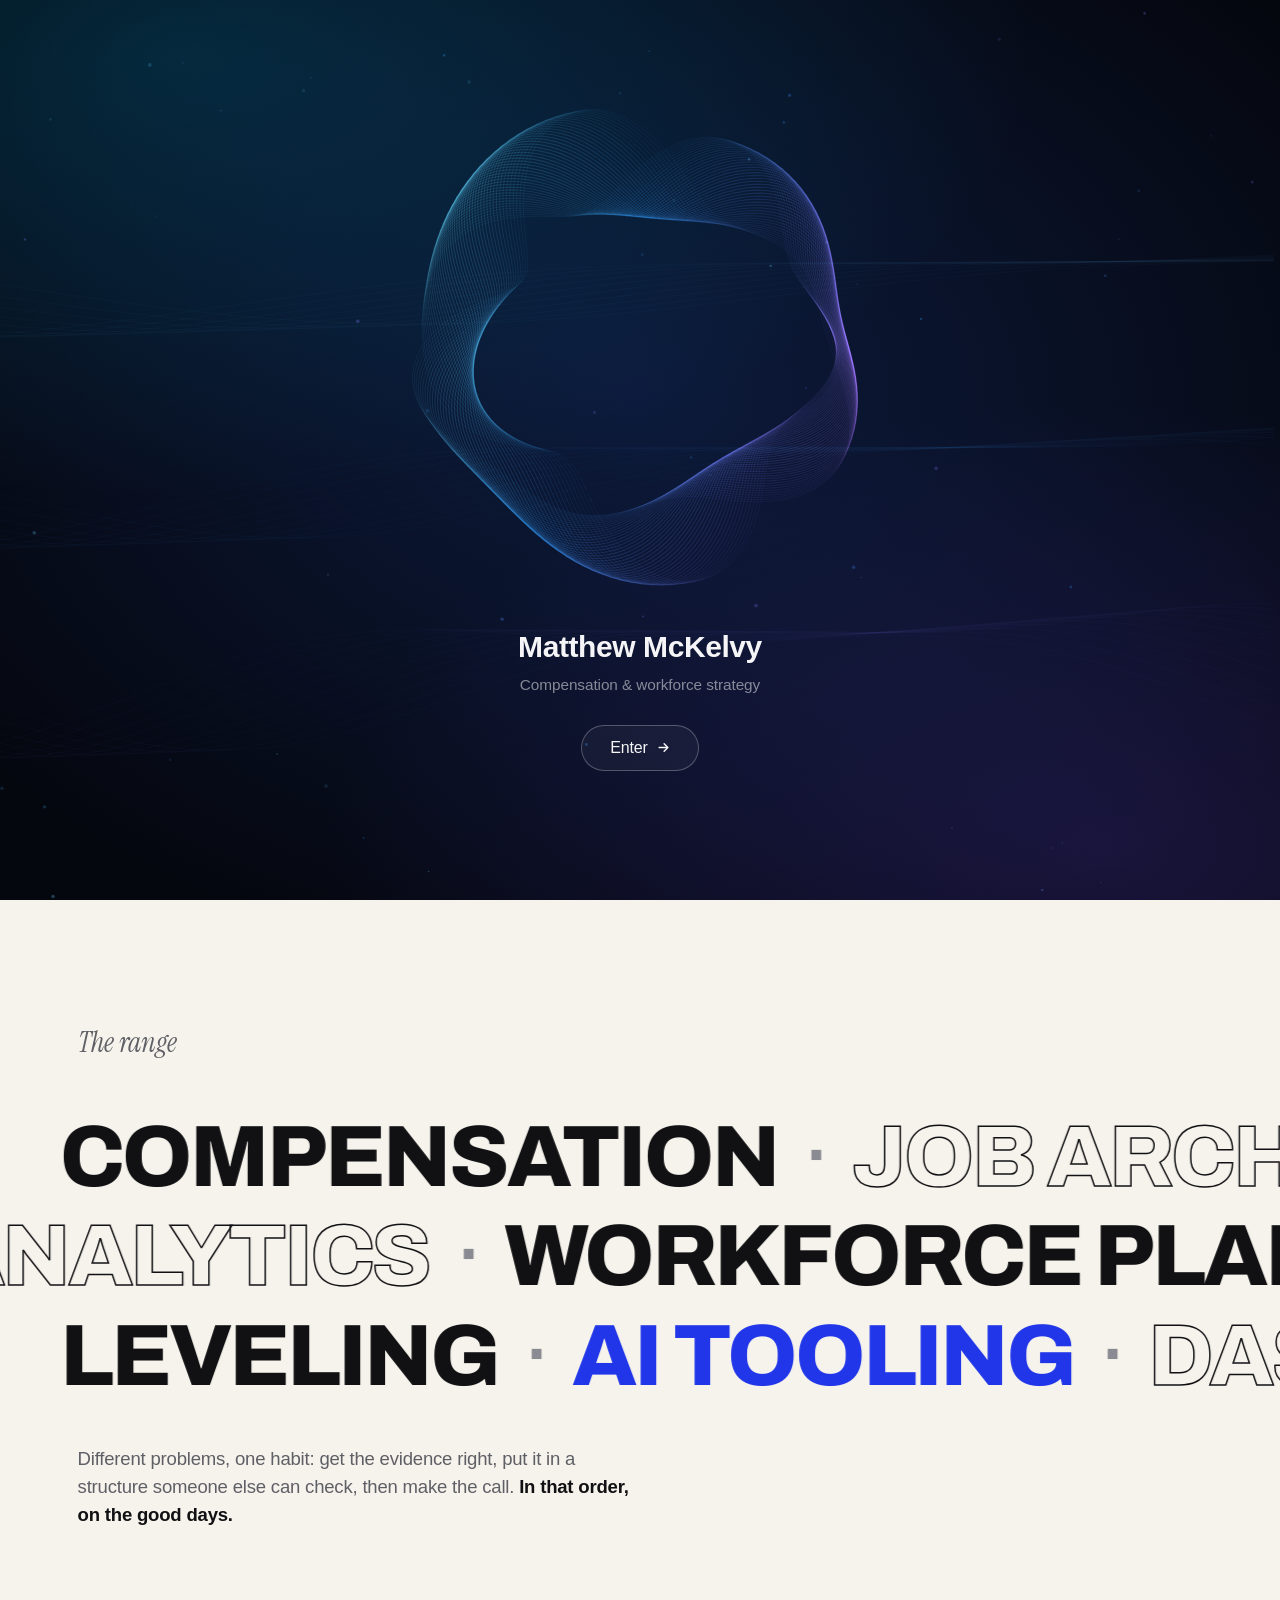
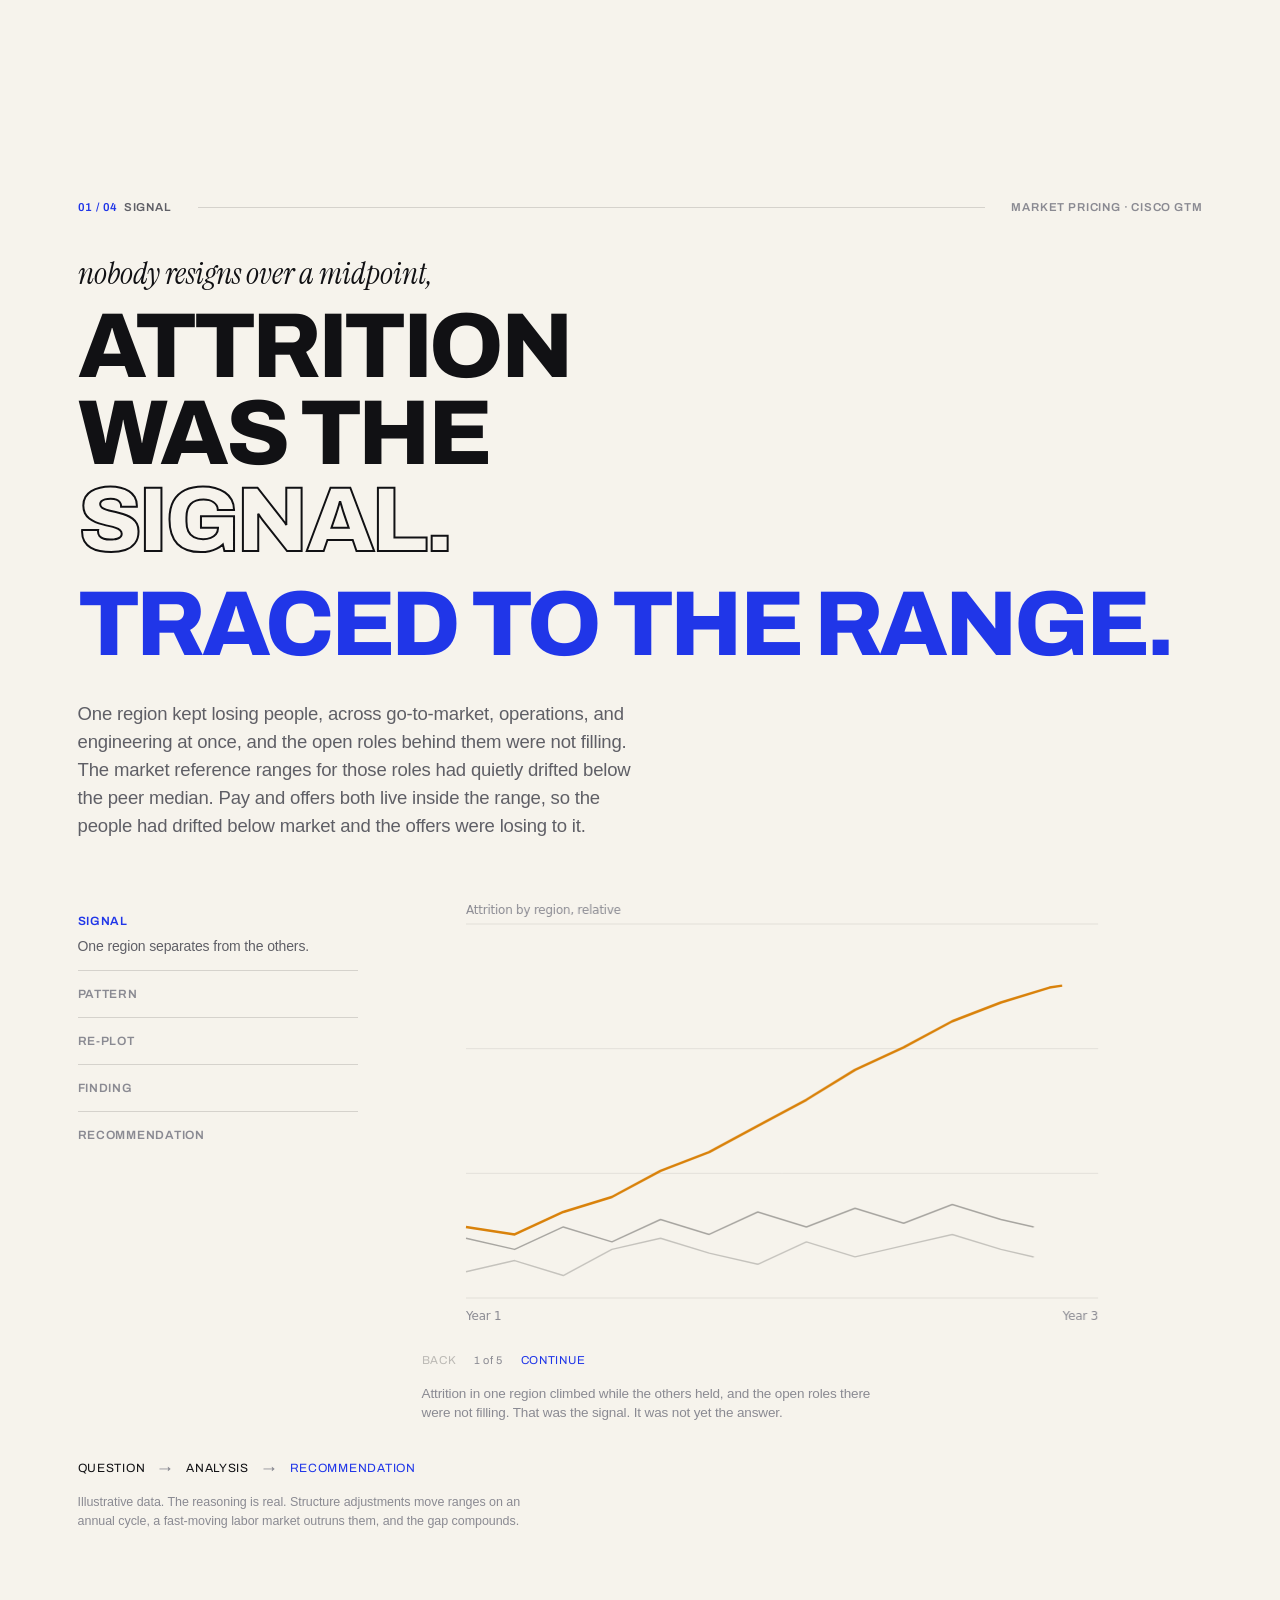
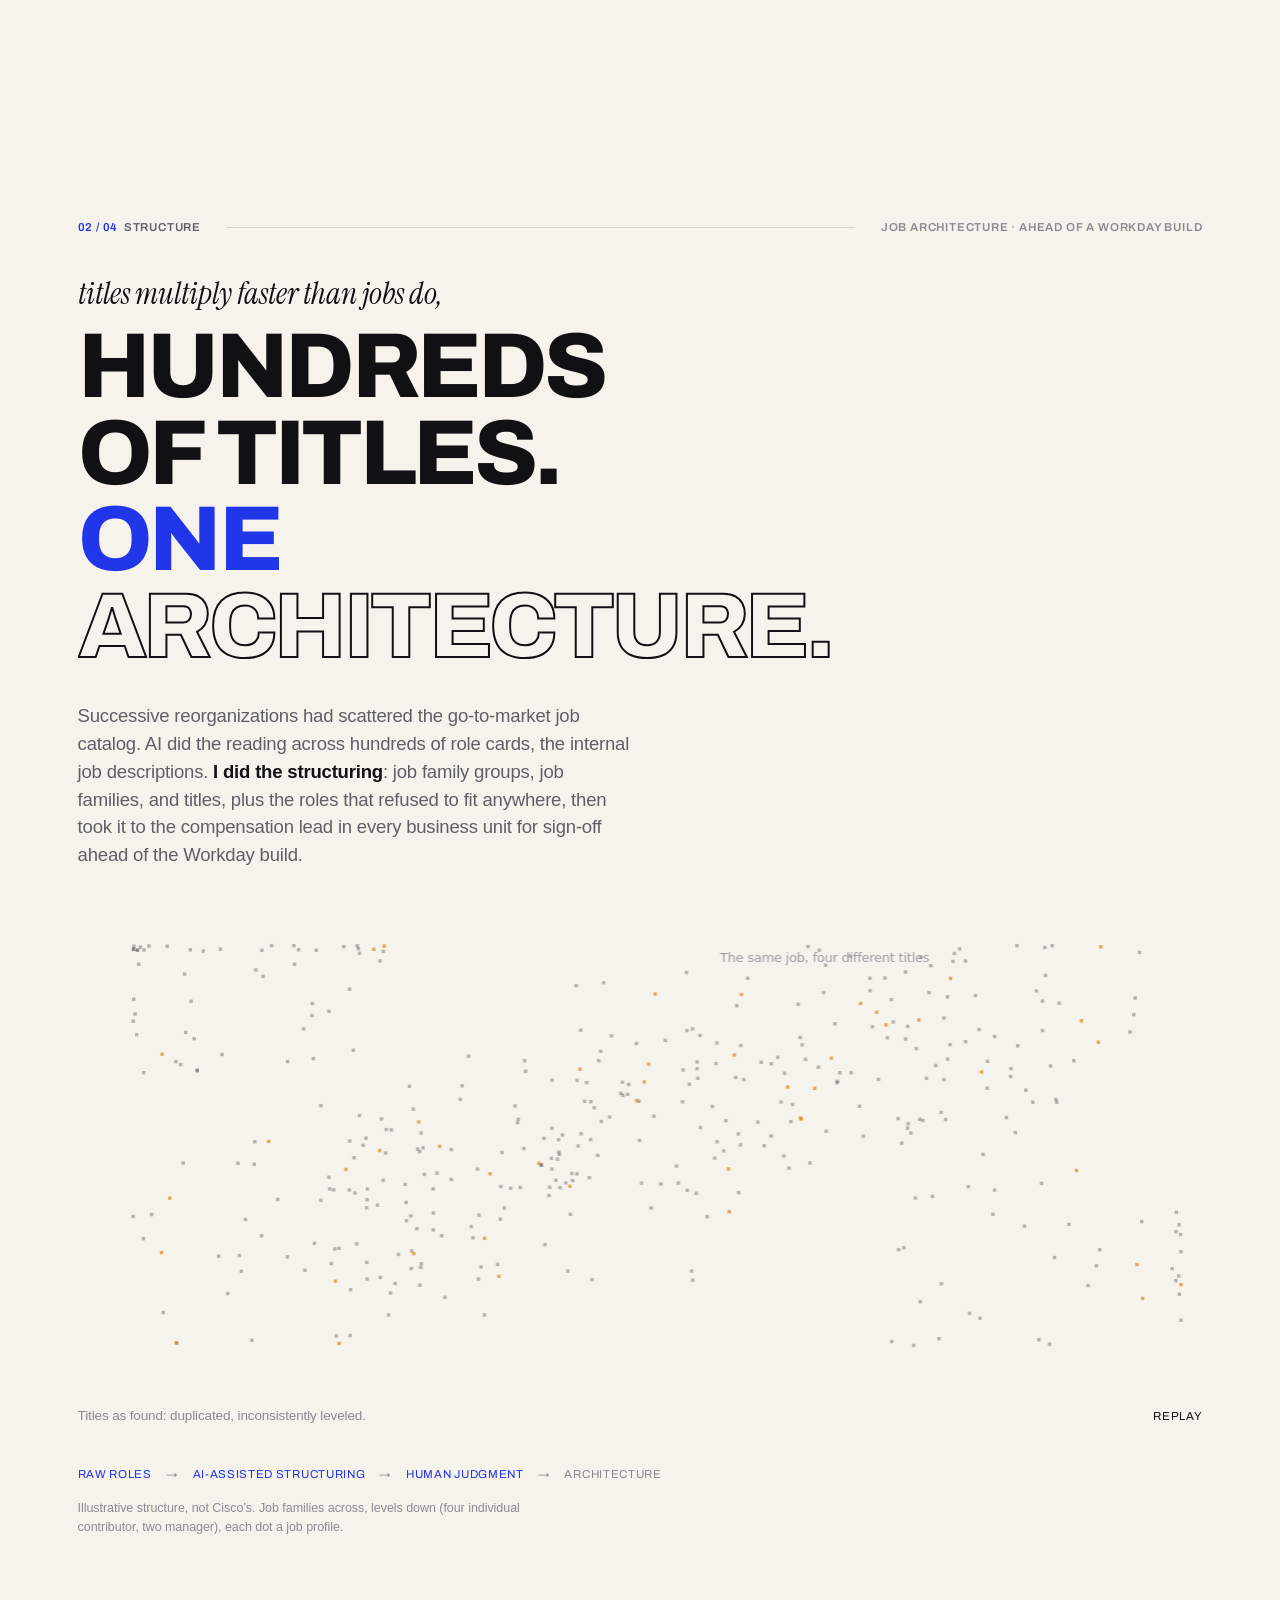
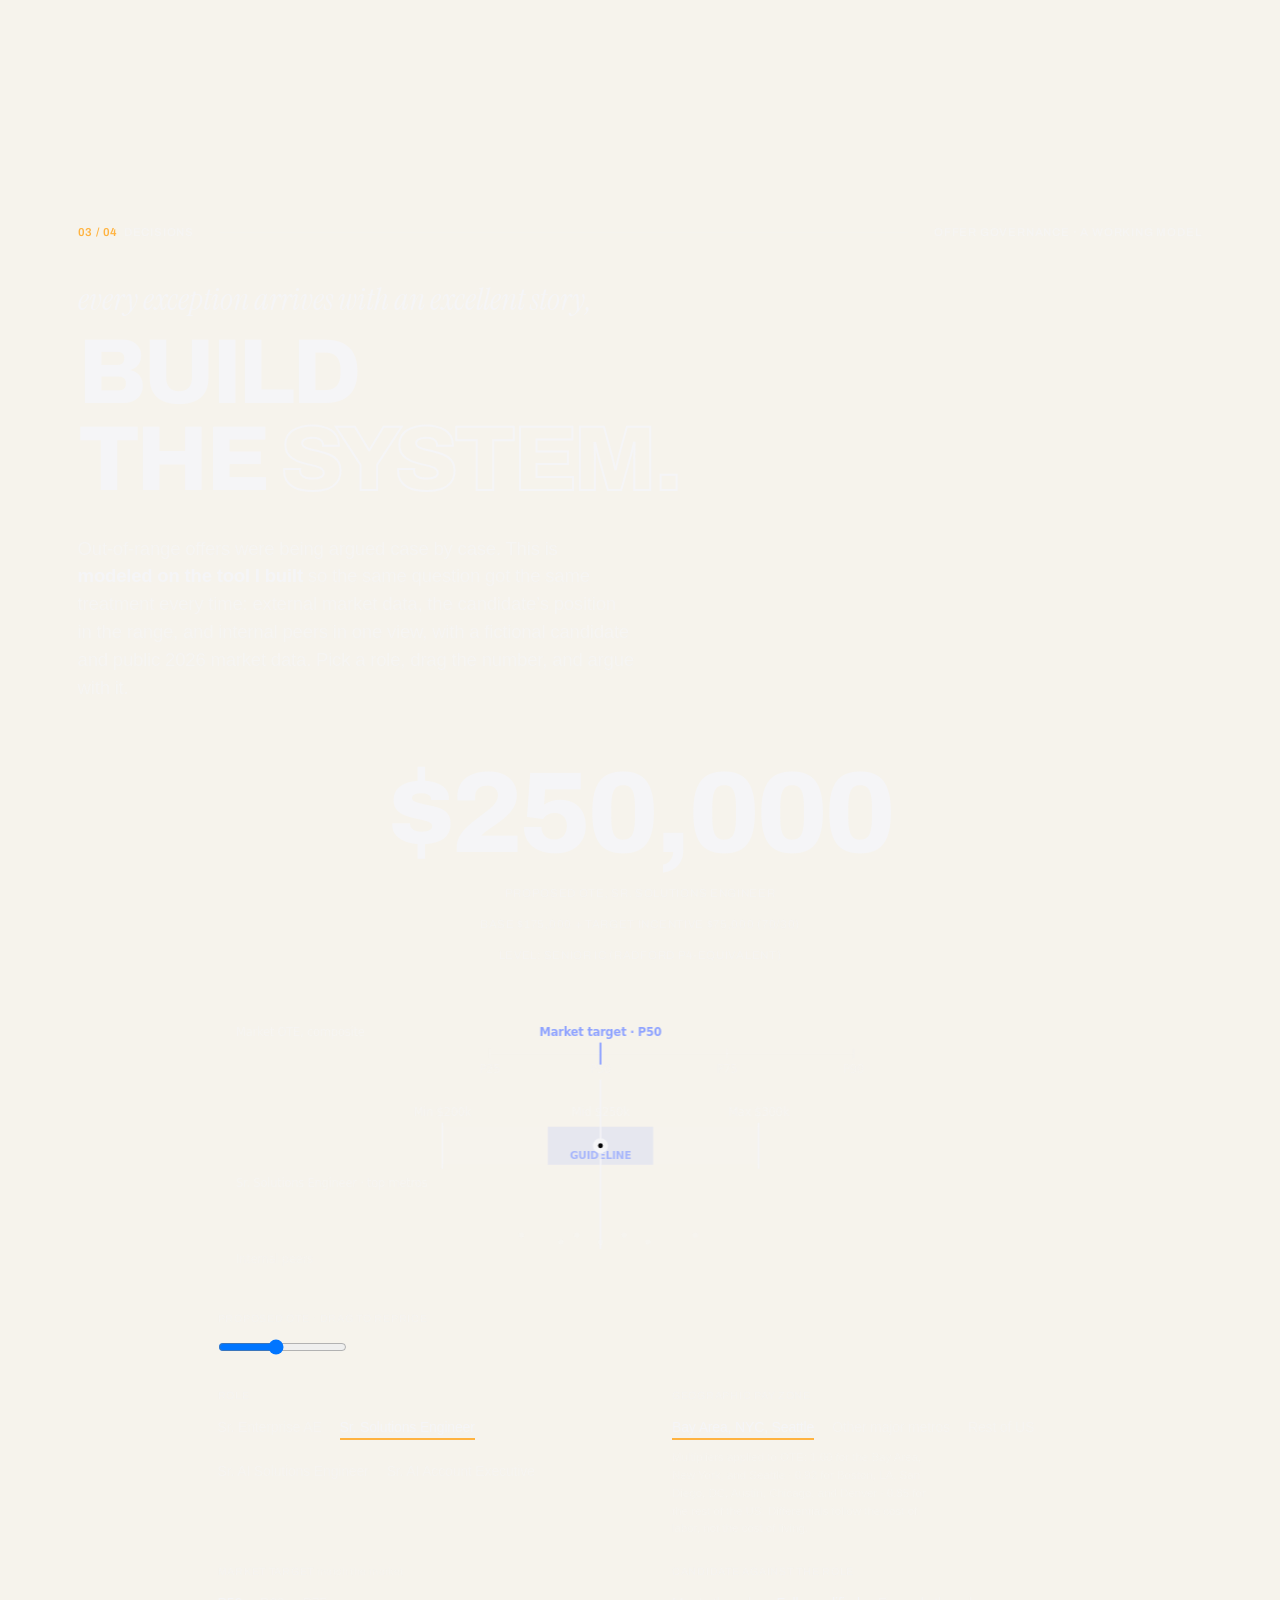
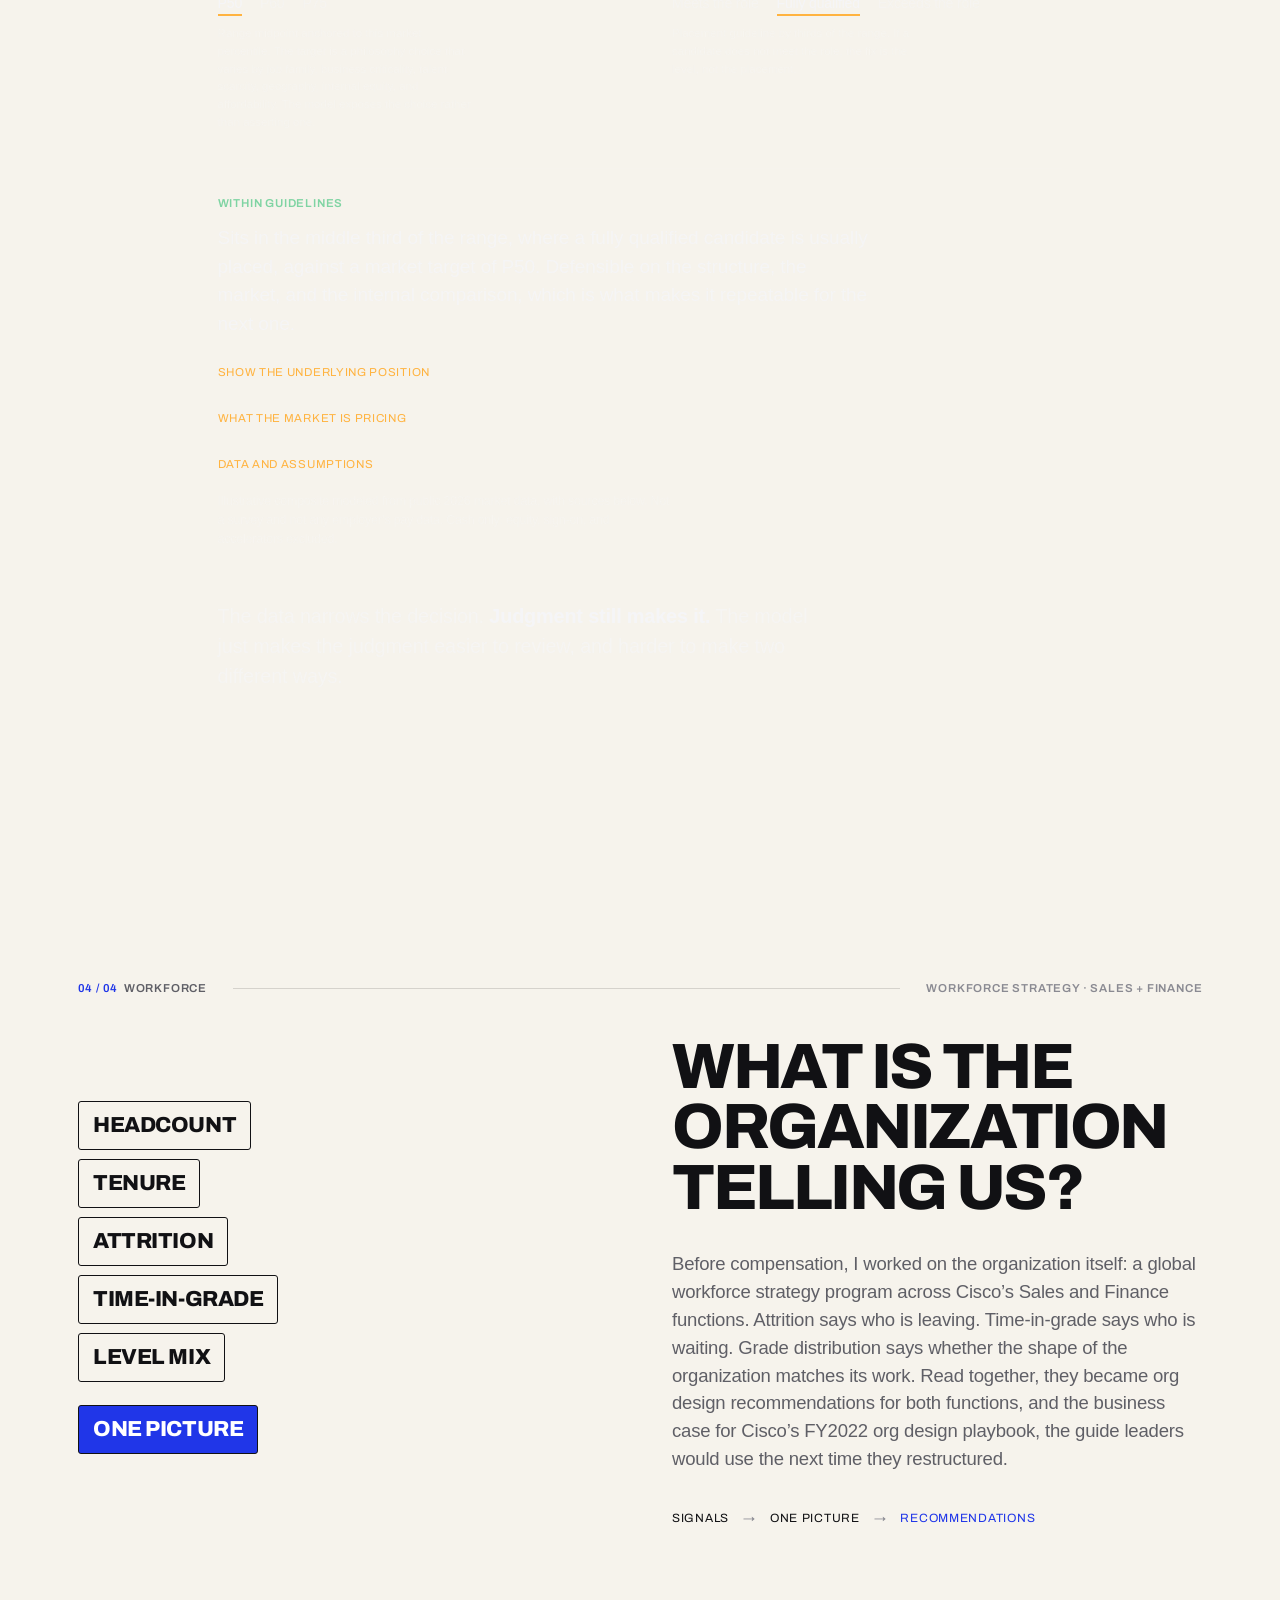
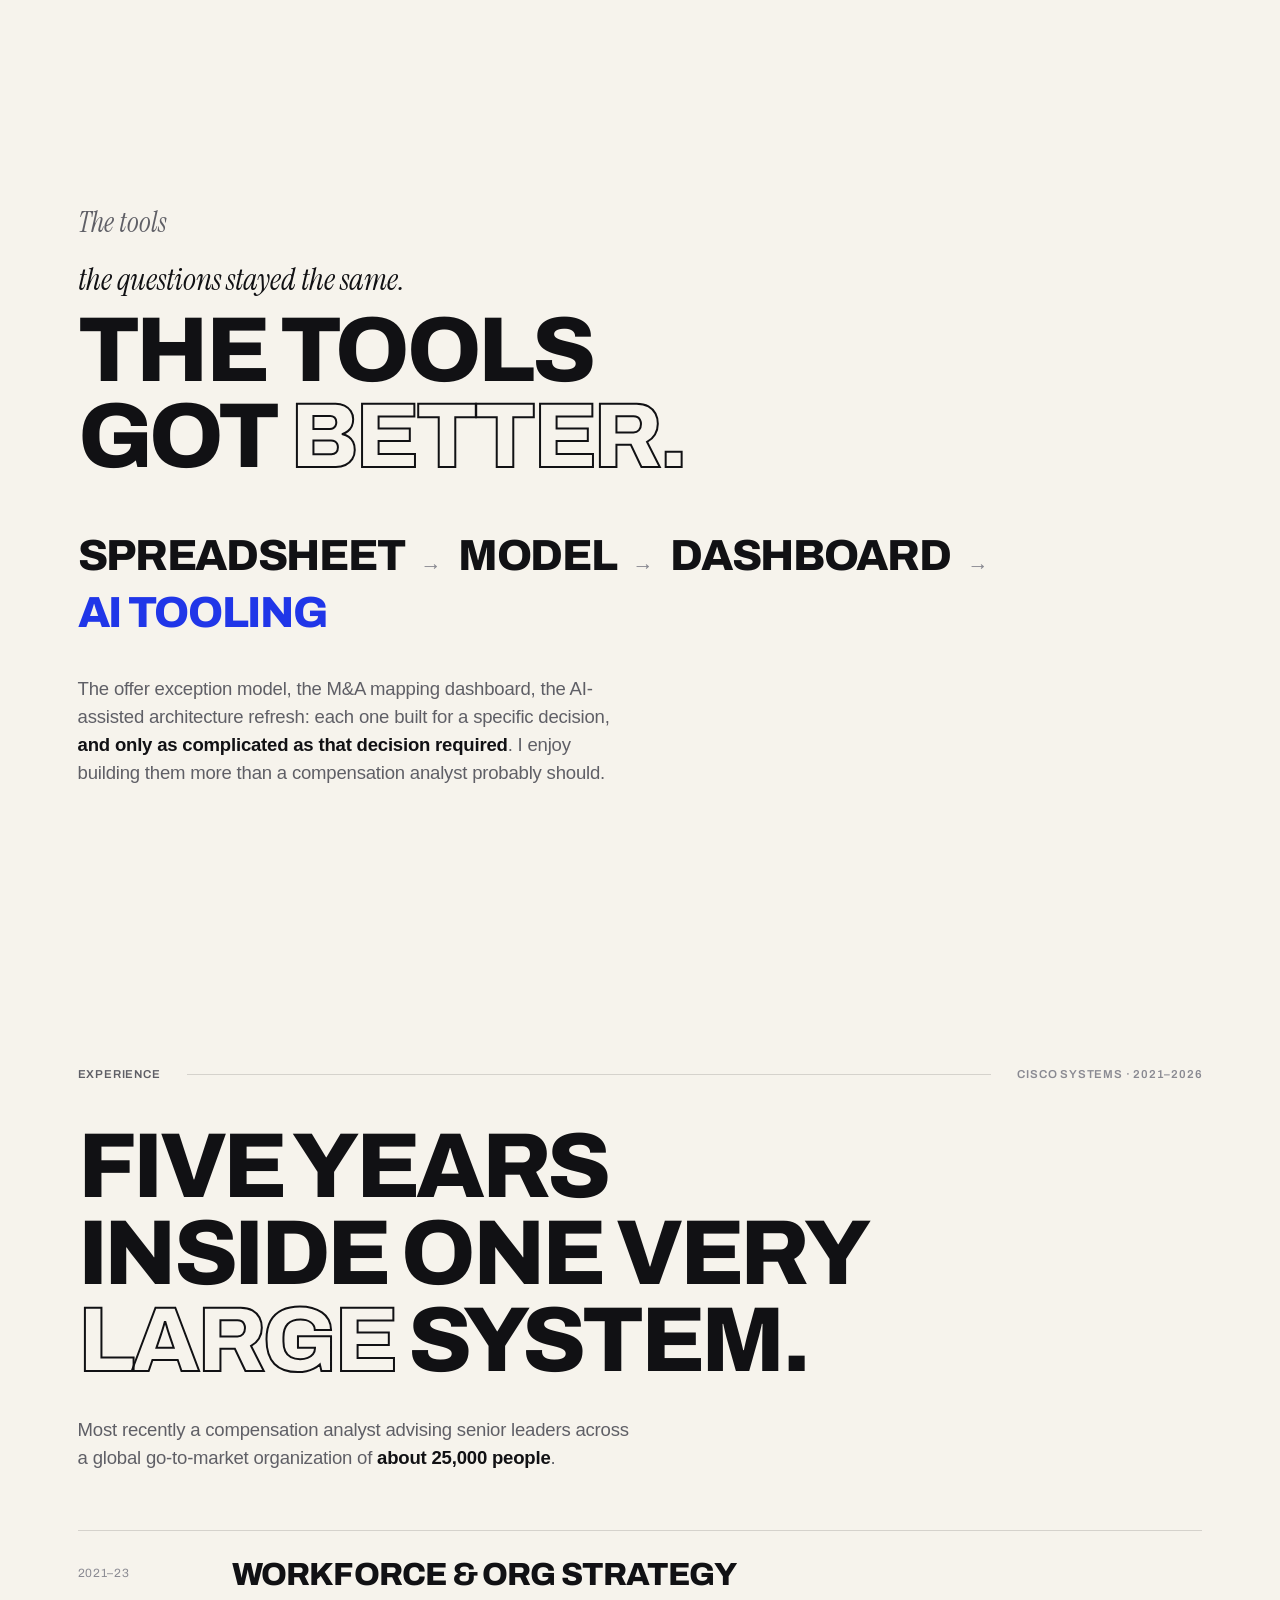
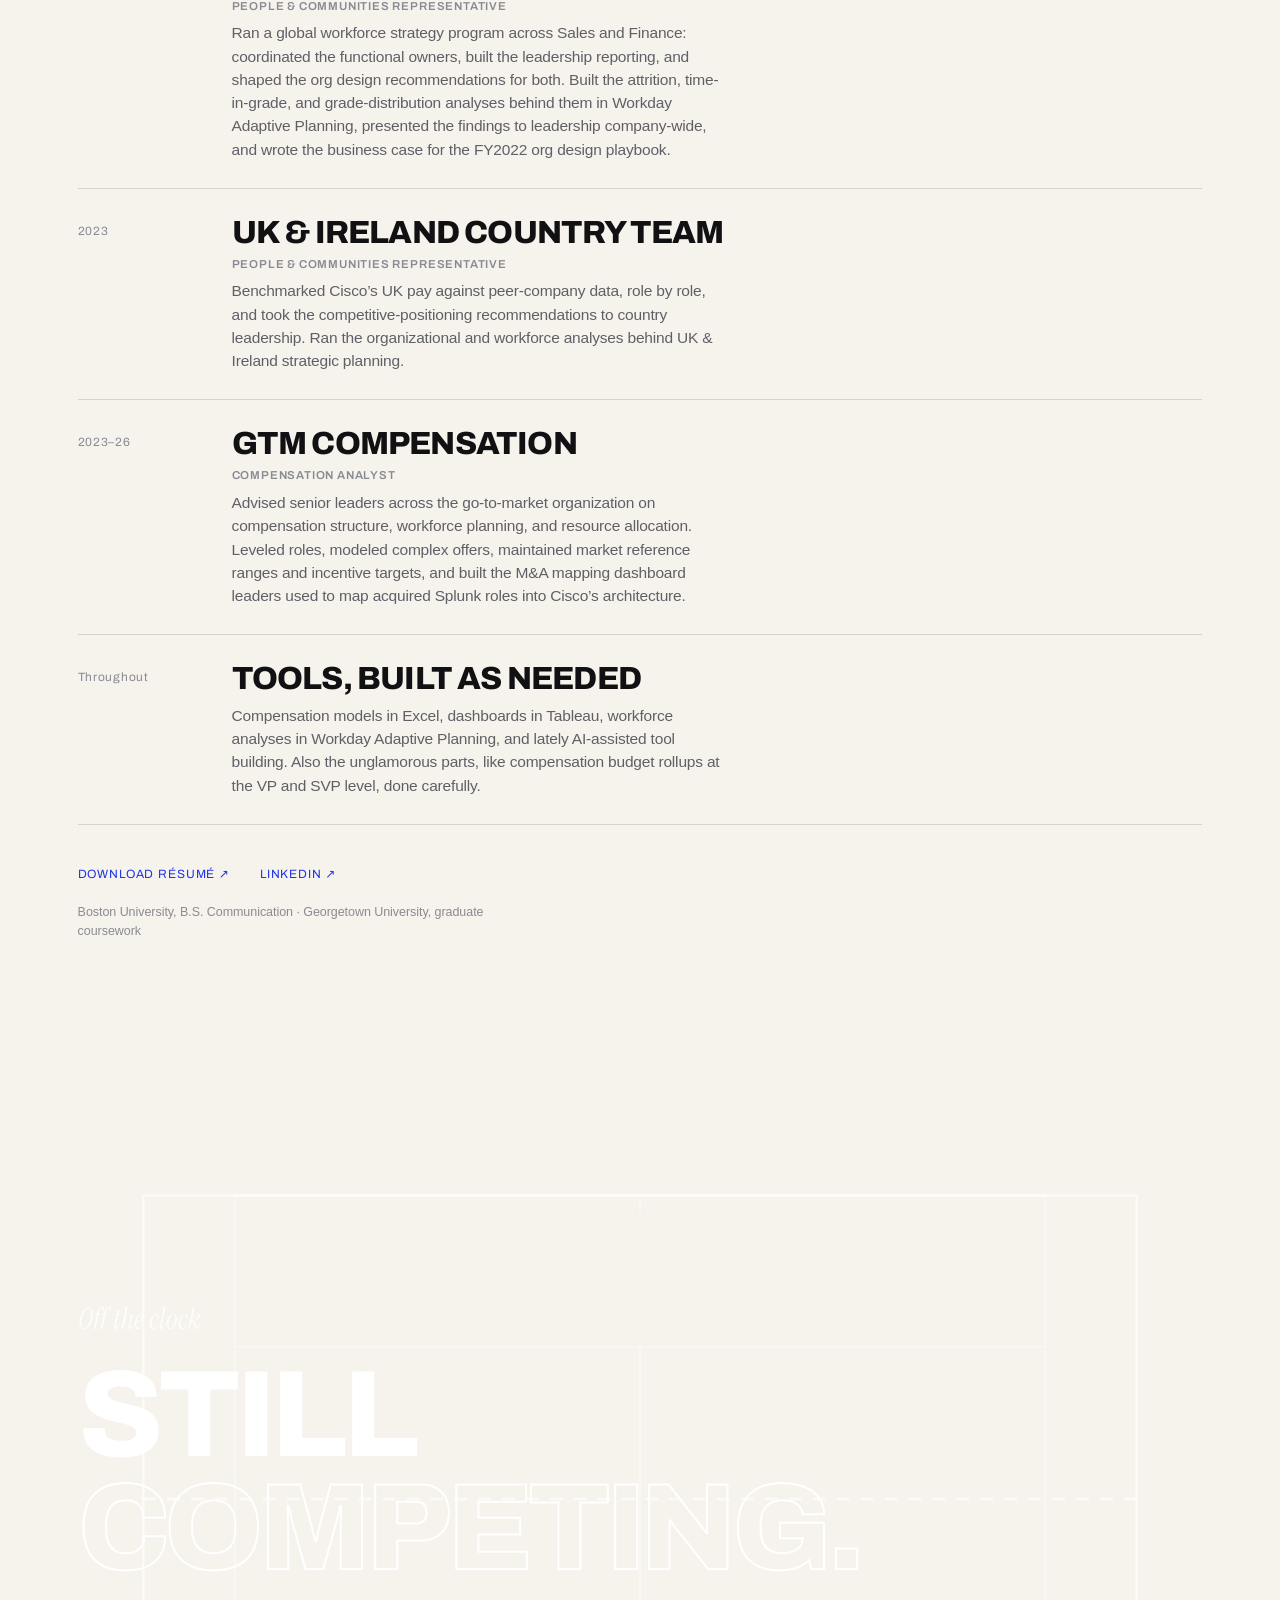
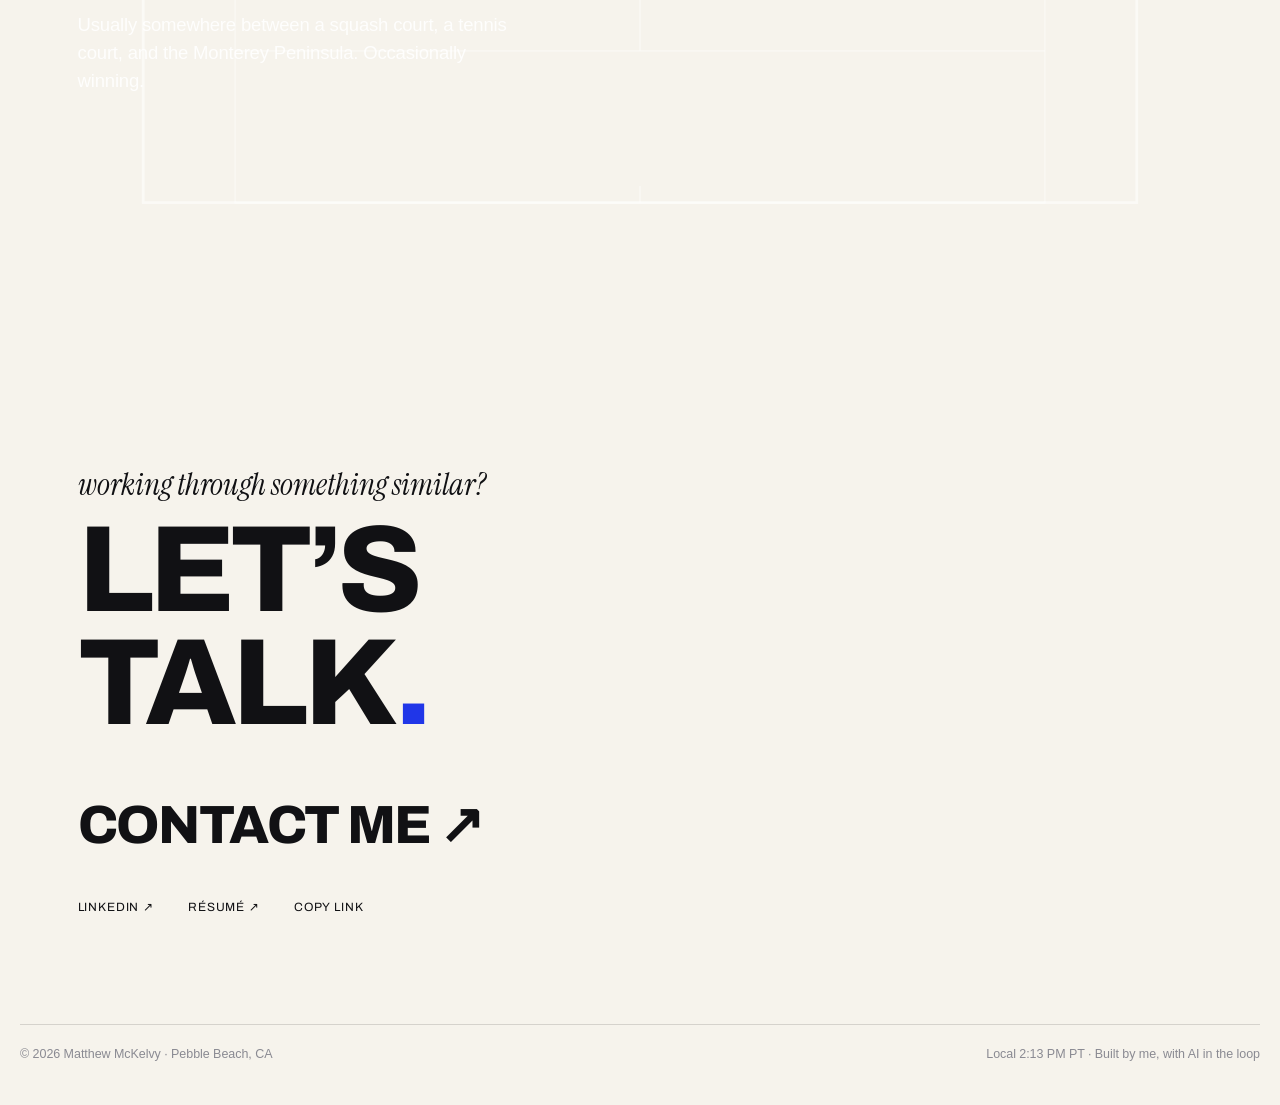
==== commit bd9f132e: "01: the drifted range showed up as exits and as offers that did not land Co-Authored-By: Claude Fabl" ====
--- a/index.html
+++ b/index.html
@@ -143,9 +143,10 @@
     </h2>
     <p class="giant-2 p-reveal reveal"><span class="blue">TRACED TO THE RANGE.</span></p>
     <p class="support p-sub reveal">One region kept losing people, across go-to-market, operations,
-      and engineering at once. The market reference ranges for those roles had quietly drifted
-      below the peer median, and since pay lives inside the range, the people had drifted with
-      them.</p>
+      and engineering at once, and the open roles behind them were not filling. The market
+      reference ranges for those roles had quietly drifted below the peer median. Pay and offers
+      both live inside the range, so the people had drifted below market and the offers were
+      losing to it.</p>
 
     <div class="p-body reveal">
       <div class="drift">
@@ -158,7 +159,7 @@
         </ol>
         <div class="drift-stage">
           <div class="viz" id="driftCanvasHost"
-               data-fallback="A five-step investigation: attrition concentrates in one region across several functions, range midpoints are re-plotted against the peer median, the ranges have drifted below it, and the recommendation is to recalibrate them and review the people inside them."></div>
+               data-fallback="A five-step investigation: attrition concentrates in one region across several functions and hiring there stalls, range midpoints are re-plotted against the peer median, the ranges have drifted below it, and the recommendation is to recalibrate them and review the people inside them."></div>
           <div class="drift-nav">
             <button class="step-btn" id="driftPrev" type="button">Back</button>
             <span class="step-count" id="driftCount">1 of 5</span>
@@ -511,7 +512,7 @@
 
 <script src="js/site.js?v=23" defer></script>
 <script src="js/instruments.js?v=21" defer></script>
-<script src="js/drift.js?v=22" defer></script>
+<script src="js/drift.js?v=23" defer></script>
 <script src="js/arch.js?v=20" defer></script>
 <script src="js/offer-data.js?v=4" defer></script>
 <script src="js/lab.js?v=25" defer></script>
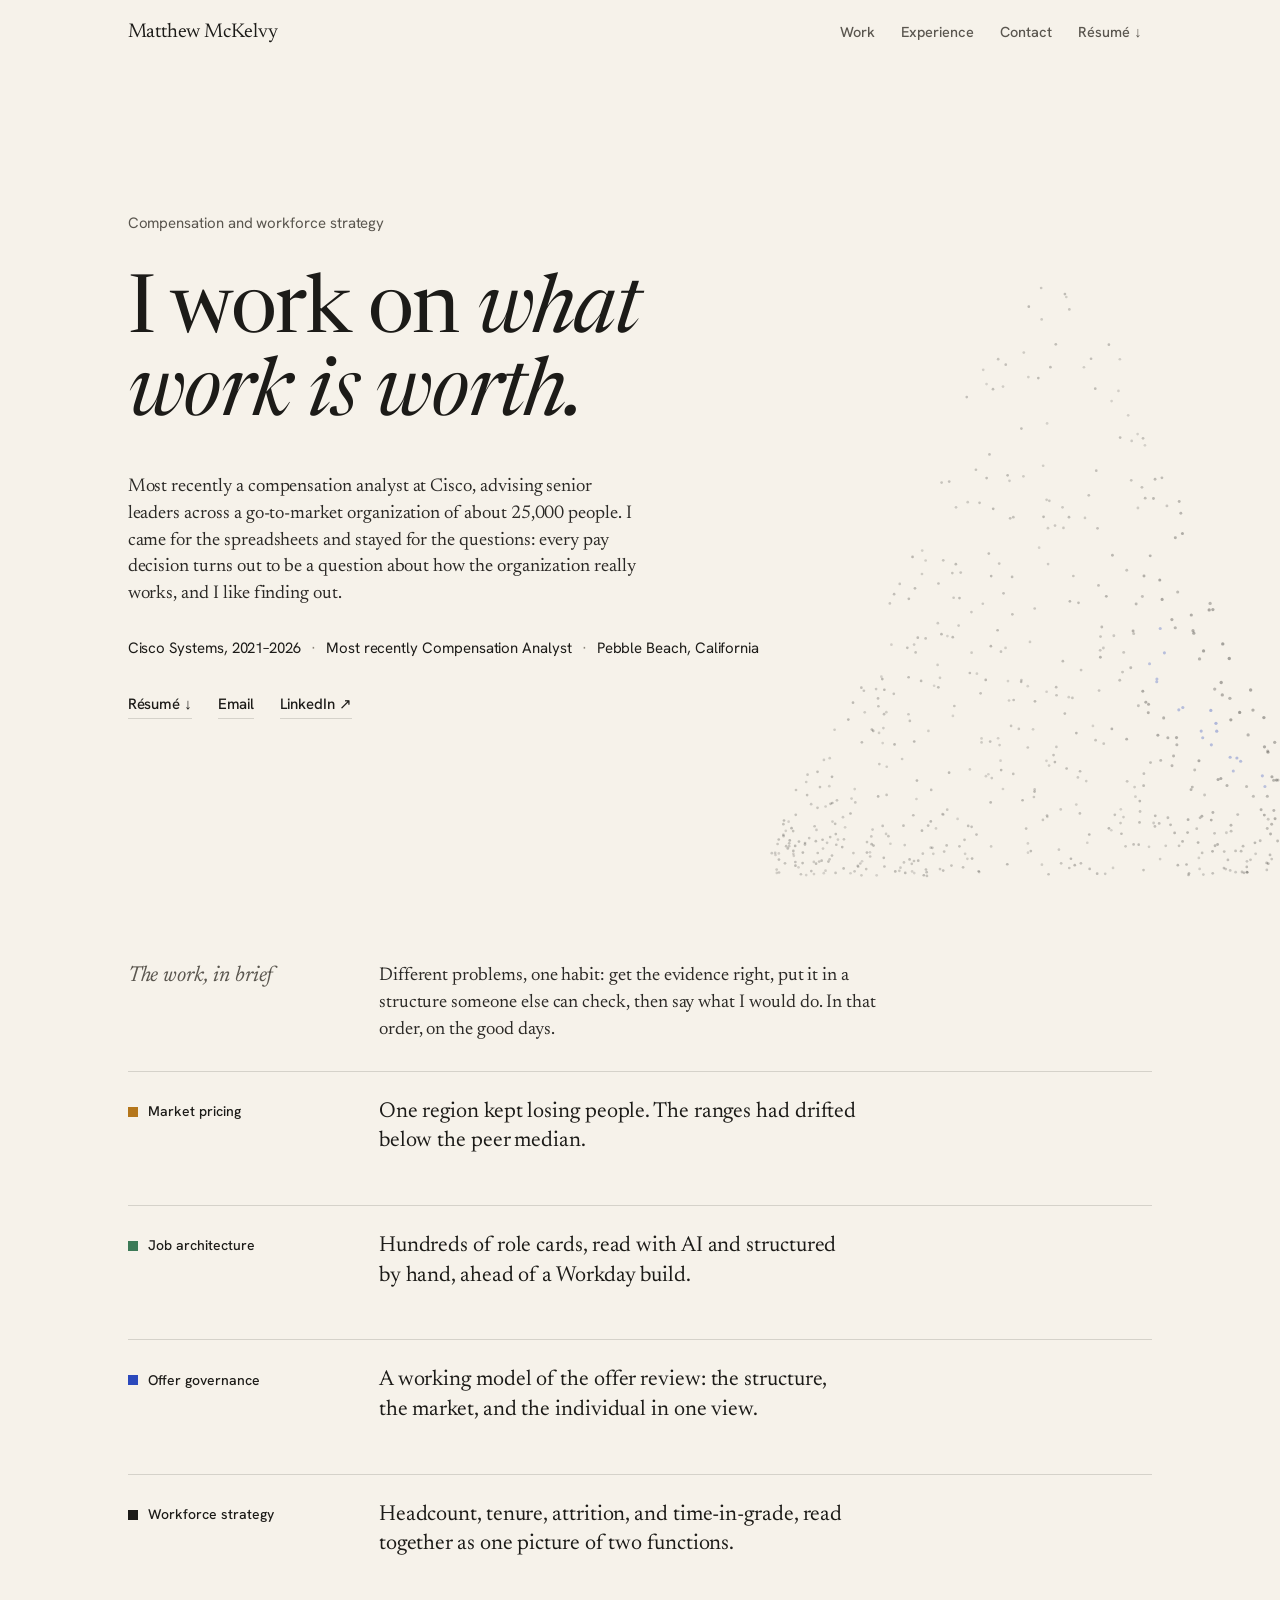
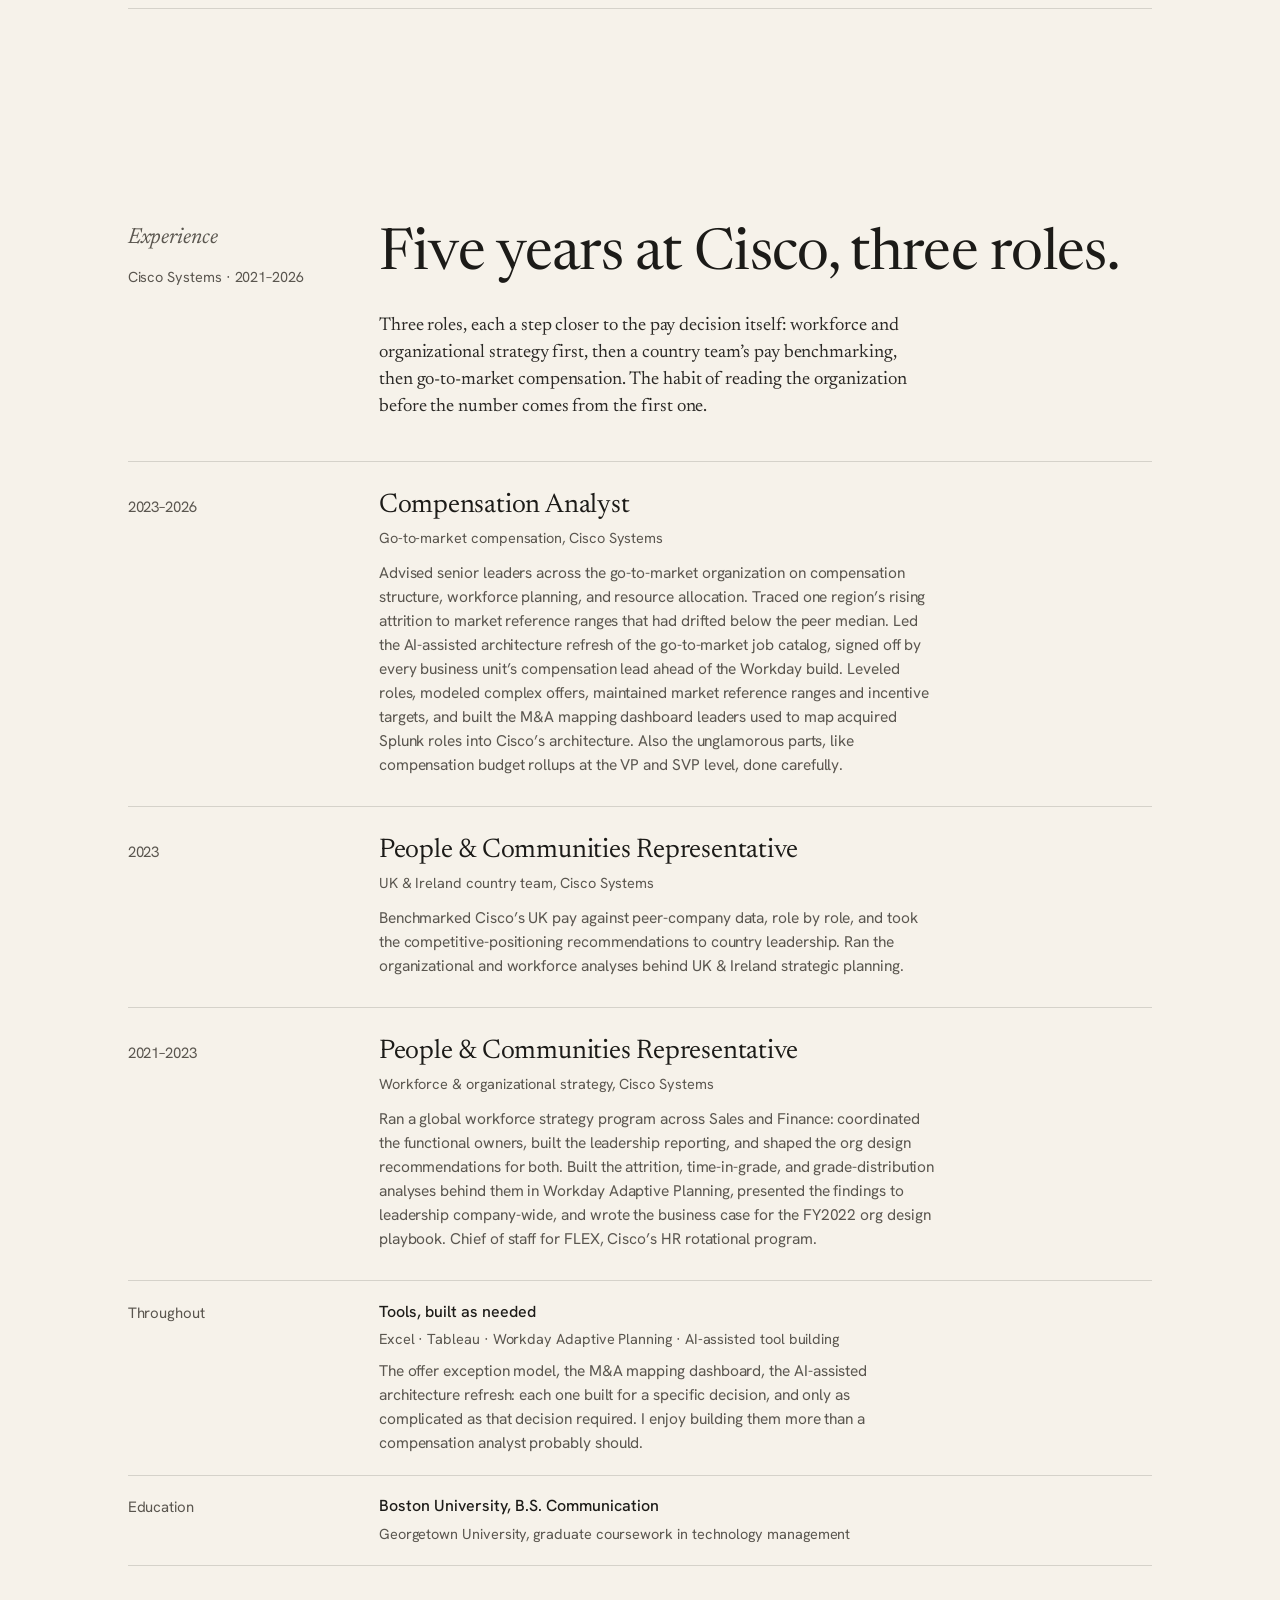
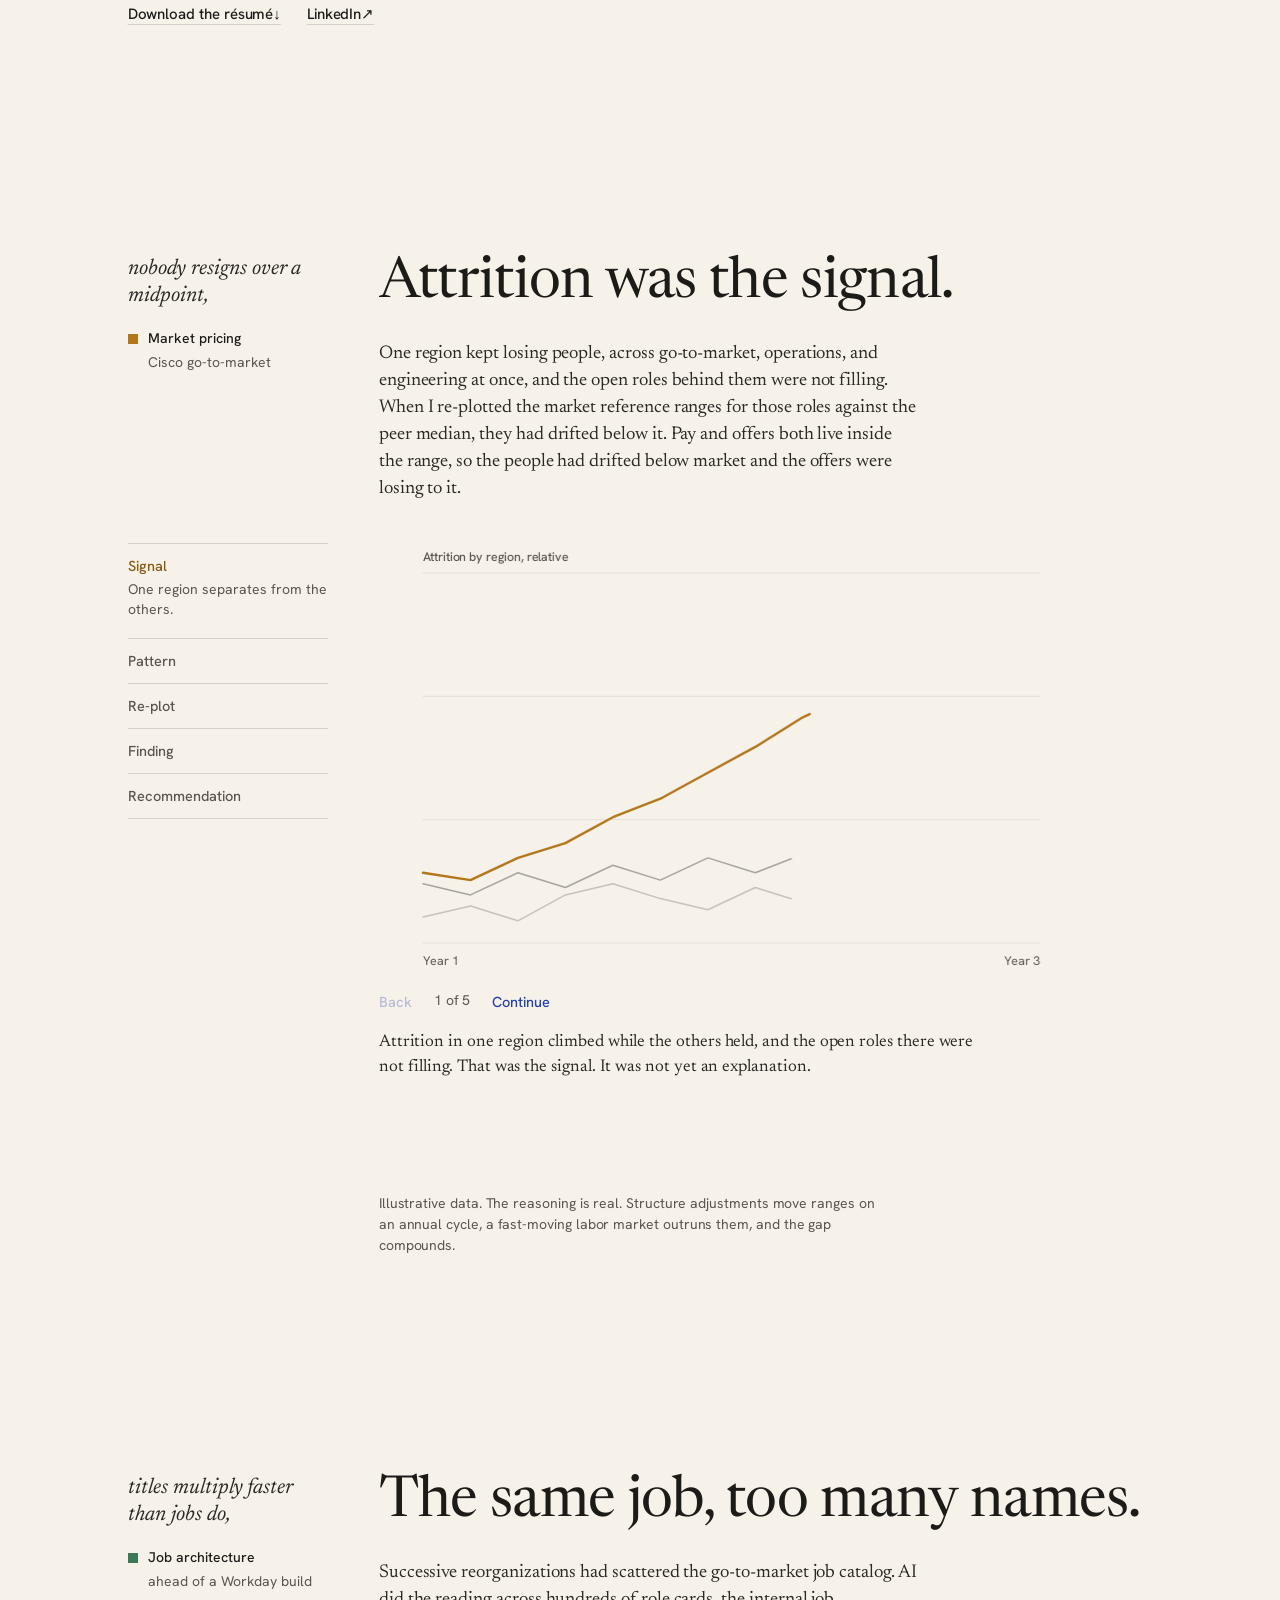
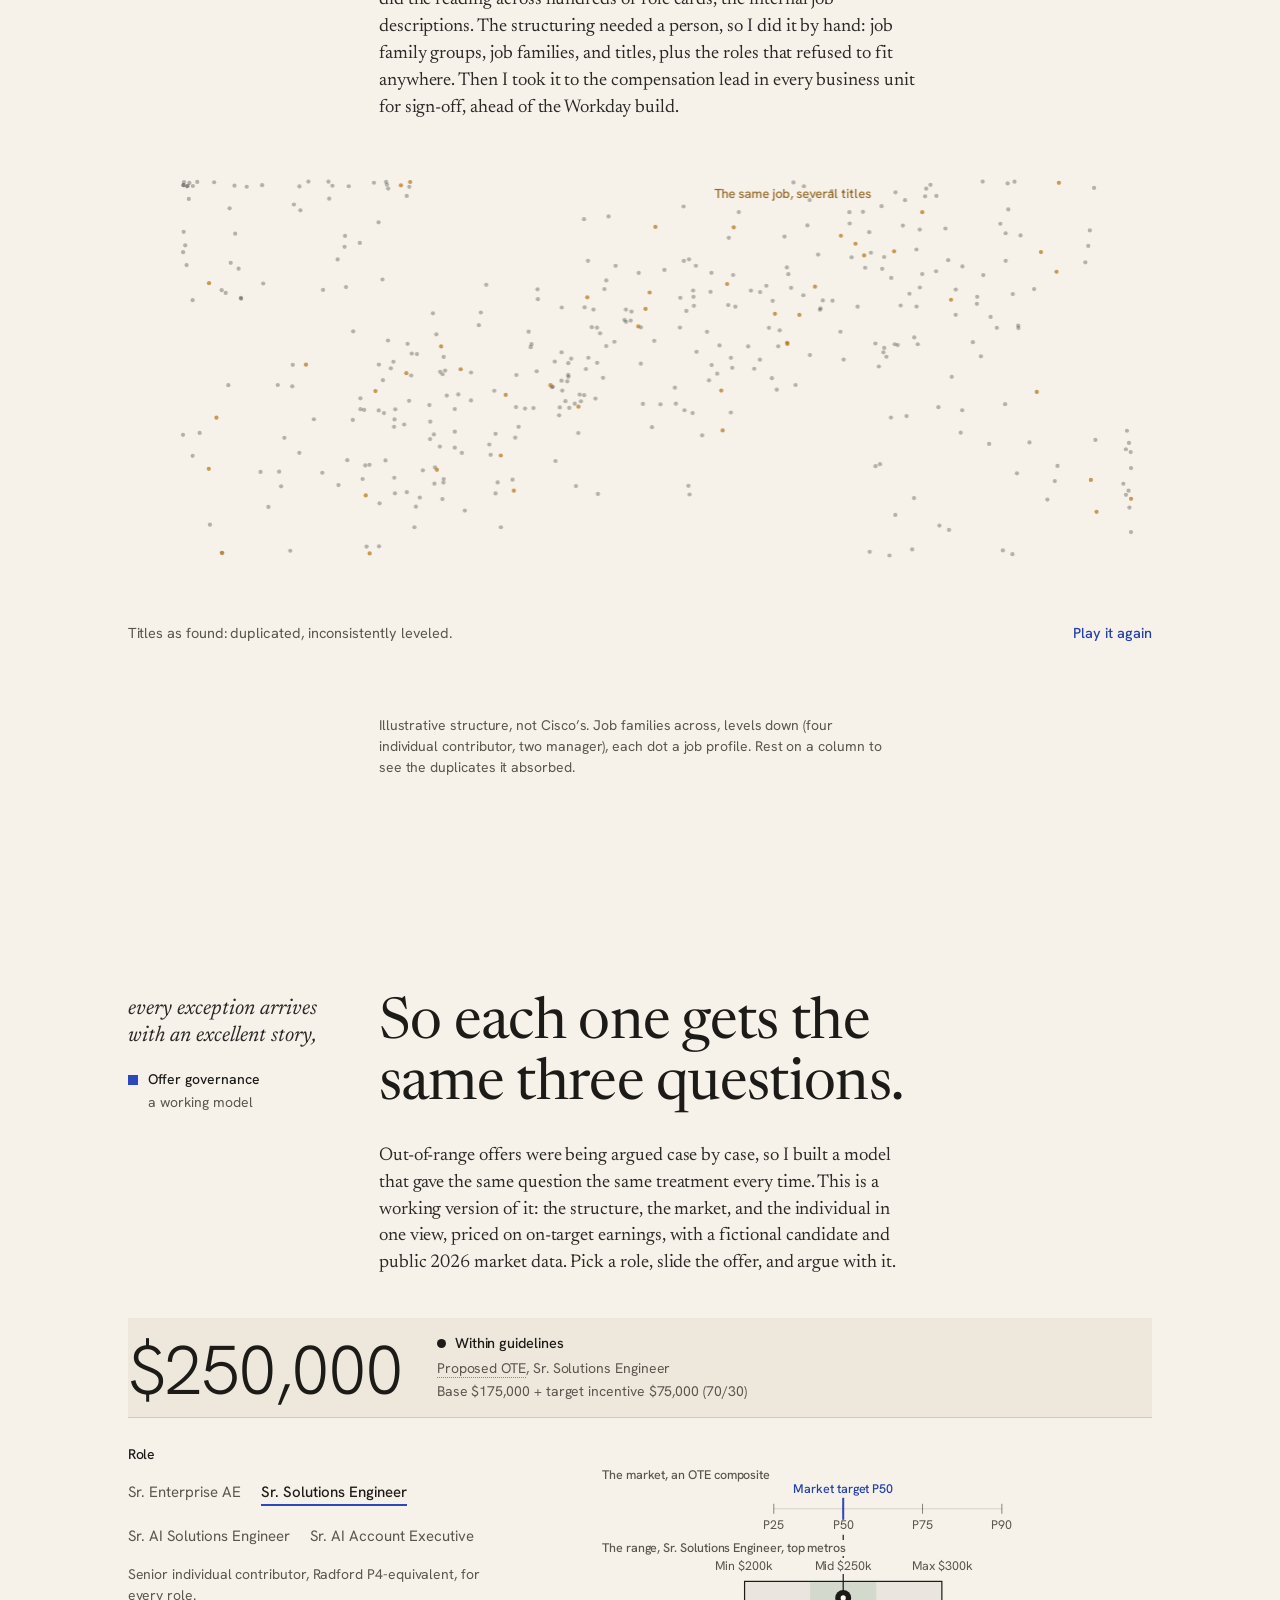
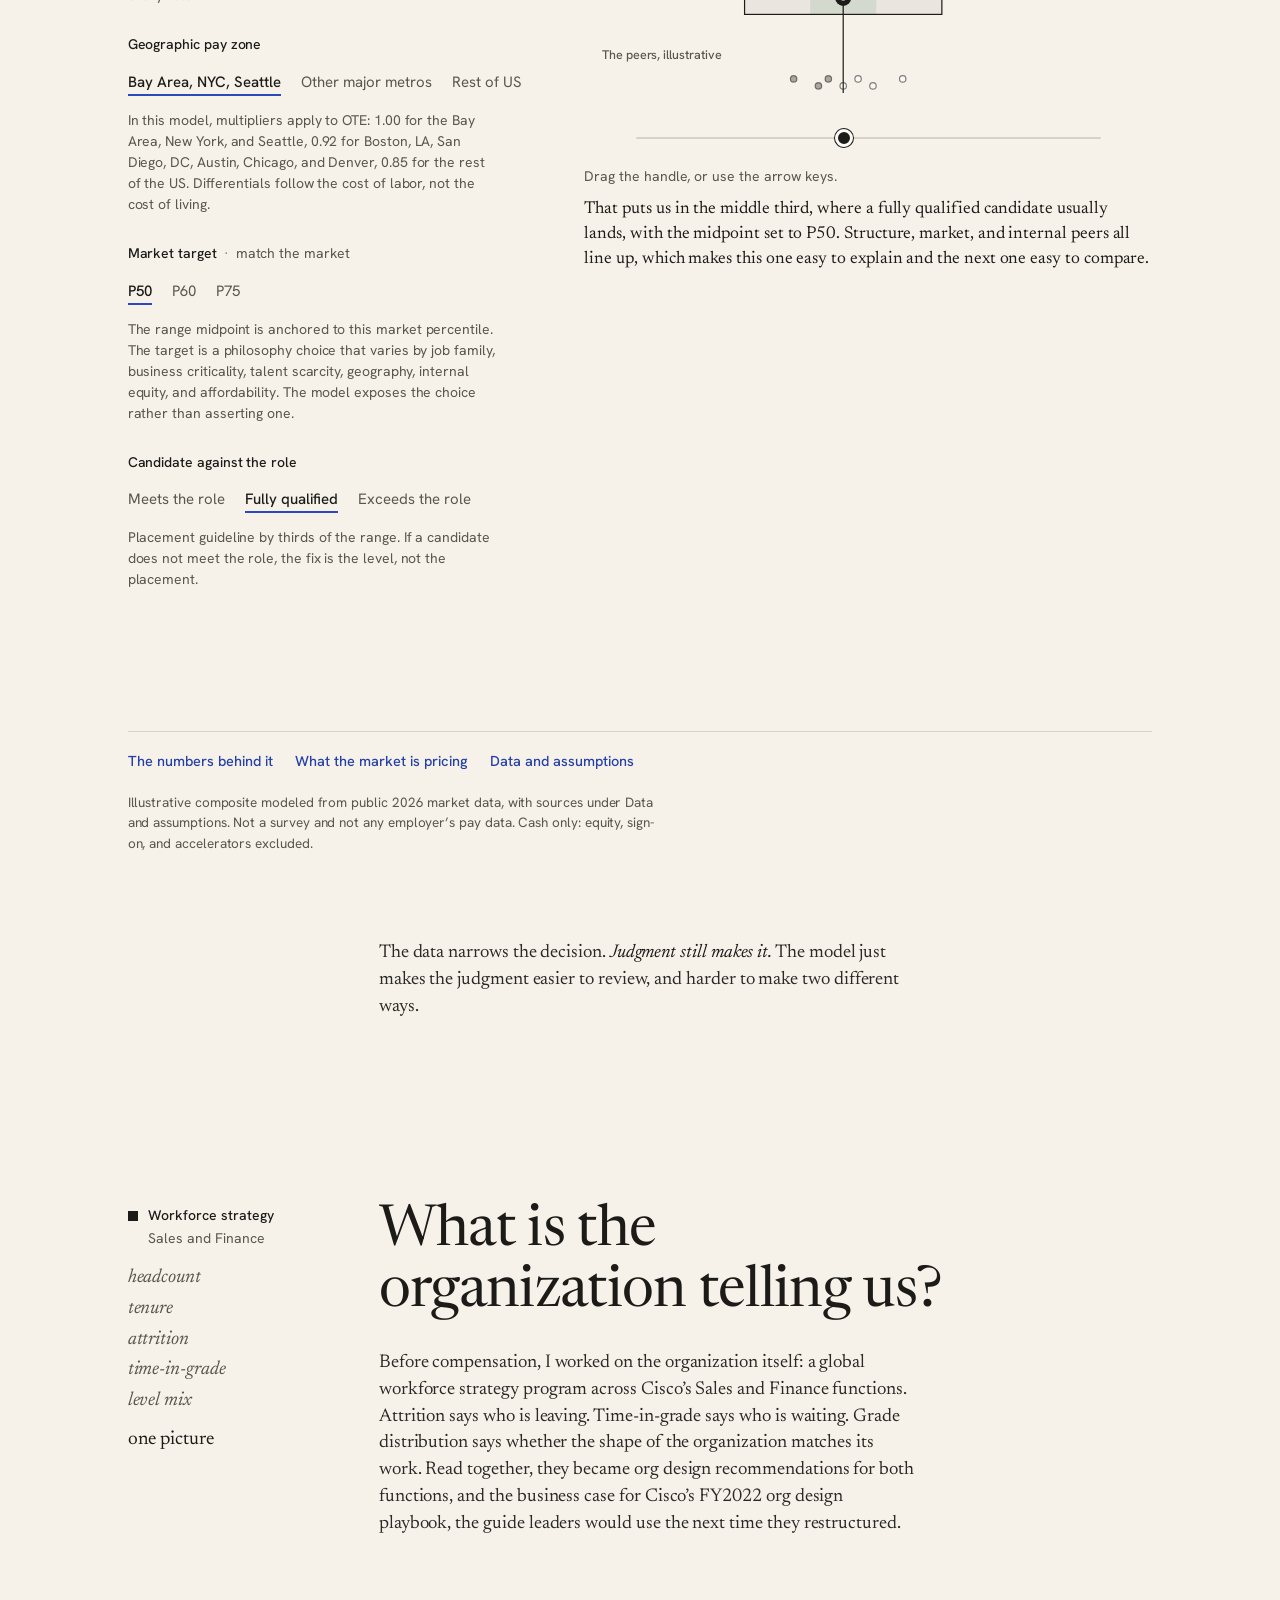
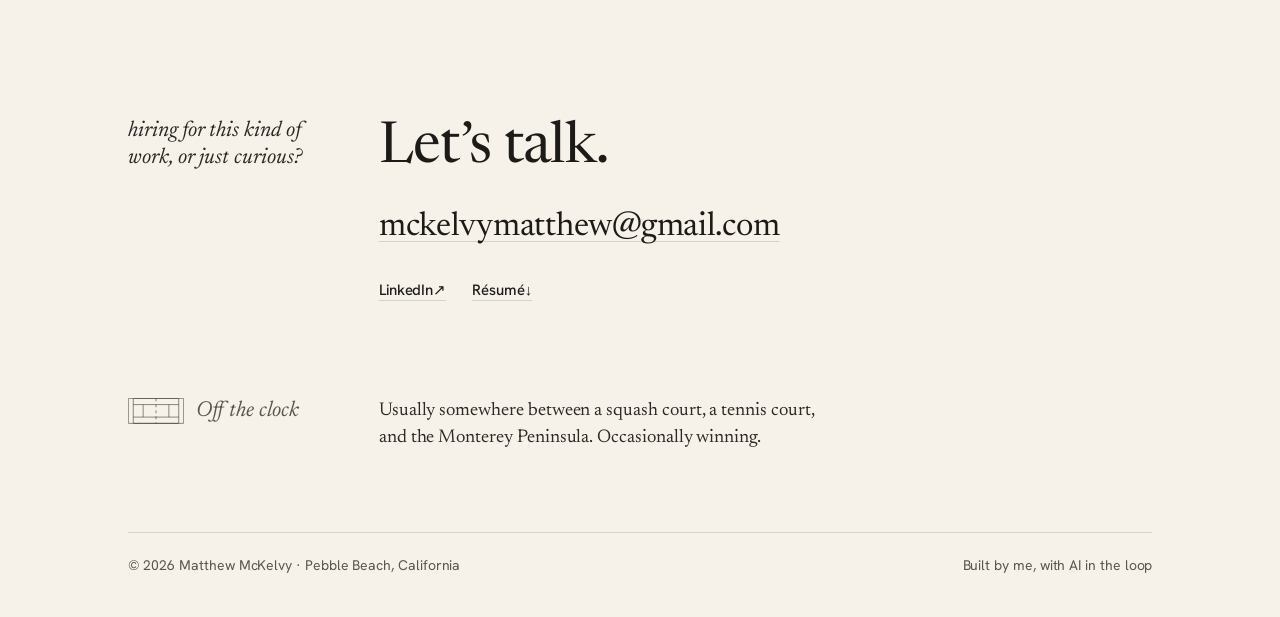
==== commit ecaebcc0: "v8: a fascinating notebook Full redesign after a seven-discipline audit and review. Newsreader for t" ====
--- a/index.html
+++ b/index.html
@@ -3,32 +3,32 @@
 <head>
   <meta charset="utf-8">
   <meta name="viewport" content="width=device-width, initial-scale=1, viewport-fit=cover">
-  <title>Matthew McKelvy · Compensation &amp; Workforce Strategy</title>
-  <meta name="description" content="I work on what work is worth. Compensation, job architecture, and the tools behind pay decisions, most recently for Cisco's go-to-market organization of about 25,000 people.">
+  <title>Matthew McKelvy · Compensation &amp; workforce strategy</title>
+  <meta name="description" content="I work on what work is worth. Compensation, job architecture, and the tools behind pay decisions, most recently for Cisco's go-to-market organization.">
   <link rel="canonical" href="https://mattmckelvy.com/">
   <meta name="color-scheme" content="light">
-  <meta name="theme-color" content="#F6F3EC">
+  <meta name="theme-color" content="#F6F2EA">
 
   <meta property="og:type" content="website">
   <meta property="og:site_name" content="Matthew McKelvy">
-  <meta property="og:title" content="Matthew McKelvy · Compensation &amp; Workforce Strategy">
+  <meta property="og:title" content="Matthew McKelvy · Compensation &amp; workforce strategy">
   <meta property="og:description" content="I work on what work is worth.">
   <meta property="og:url" content="https://mattmckelvy.com/">
-  <meta property="og:image" content="https://mattmckelvy.com/og.png?v=6">
+  <meta property="og:image" content="https://mattmckelvy.com/og.png?v=9">
+  <meta property="og:image:alt" content="Matthew McKelvy. I work on what work is worth. Compensation and workforce strategy.">
   <meta property="og:image:width" content="1200">
   <meta property="og:image:height" content="630">
   <meta name="twitter:card" content="summary_large_image">
-  <meta name="twitter:title" content="Matthew McKelvy · Compensation &amp; Workforce Strategy">
+  <meta name="twitter:title" content="Matthew McKelvy · Compensation &amp; workforce strategy">
   <meta name="twitter:description" content="I work on what work is worth.">
-  <meta name="twitter:image" content="https://mattmckelvy.com/og.png?v=6">
-
-  <link rel="icon" type="image/svg+xml" href="favicon.svg?v=3">
-  <link rel="apple-touch-icon" href="apple-touch-icon.png?v=3">
+  <meta name="twitter:image" content="https://mattmckelvy.com/og.png?v=9">
+
+  <link rel="icon" type="image/svg+xml" href="favicon.svg?v=9">
+  <link rel="apple-touch-icon" href="apple-touch-icon.png?v=9">
   <link rel="preconnect" href="https://fonts.googleapis.com">
   <link rel="preconnect" href="https://fonts.gstatic.com" crossorigin>
-  <link href="https://fonts.googleapis.com/css2?family=Archivo:wght@500;600;700;800;900&family=Instrument+Serif:ital@0;1&display=swap" rel="stylesheet">
-  <link rel="stylesheet" href="css/site.css?v=23">
-  <link rel="stylesheet" href="css/portal.css?v=5">
+  <link href="https://fonts.googleapis.com/css2?family=Newsreader:ital,opsz@0,6..72;1,6..72&family=Hanken+Grotesk:wght@300..600&display=swap" rel="stylesheet">
+  <link rel="stylesheet" href="css/site.css?v=31">
   <script>document.documentElement.className += " js";</script>
 
   <script type="application/ld+json">
@@ -53,470 +53,438 @@
   <div class="nav-inner">
     <a class="nav-name" href="#top">Matthew McKelvy</a>
     <nav class="nav-links" aria-label="Sections">
-      <a href="#work">Work</a>
-      <a href="#experience">Experience</a>
-      <a href="#about">About</a>
-      <a href="Matthew-McKelvy-Resume.pdf" download>Résumé</a>
-      <button class="nav-menu-btn" type="button" id="menuBtn" aria-haspopup="true" aria-expanded="false">Menu</button>
+      <a href="#index" data-nav="index work structure decisions organizations">Work</a>
+      <a href="#experience" data-nav="experience">Experience</a>
+      <a href="#contact" data-nav="contact">Contact</a>
+      <a href="Matthew-McKelvy-Resume.pdf" download>Résumé <span aria-hidden="true">↓</span></a>
+      <button class="nav-menu-btn" type="button" id="menuBtn" aria-haspopup="dialog" aria-expanded="false" aria-controls="menu">Menu</button>
     </nav>
   </div>
 </header>
 
 <div class="menu" id="menu" role="dialog" aria-modal="true" aria-label="Menu" hidden>
   <button class="menu-close" type="button" id="menuClose">Close</button>
-  <p class="k">Matthew McKelvy · Pebble Beach, CA</p>
-  <a href="#work" data-menu>Work</a>
+  <p class="cue">Matthew McKelvy · Pebble Beach, California</p>
+  <a href="#index" data-menu>Work</a>
+  <a class="menu-sub" href="#work" data-menu>Market pricing</a>
+  <a class="menu-sub" href="#structure" data-menu>Job architecture</a>
+  <a class="menu-sub" href="#decisions" data-menu>Offer governance</a>
+  <a class="menu-sub" href="#organizations" data-menu>Workforce strategy</a>
   <a href="#experience" data-menu>Experience</a>
-  <a href="#about" data-menu>About</a>
   <a href="#contact" data-menu>Contact</a>
   <div class="menu-foot">
-    <a href="Matthew-McKelvy-Resume.pdf" download>Résumé ↗</a>
-    <a href="contact.html" target="_blank" rel="noopener">Contact info</a>
-    <a href="https://www.linkedin.com/in/mattmckelvy/">LinkedIn</a>
+    <a href="Matthew-McKelvy-Resume.pdf" download>Résumé <span aria-hidden="true">↓</span></a>
+    <a href="mailto:mckelvymatthew@gmail.com">Email</a>
+    <a href="https://www.linkedin.com/in/mattmckelvy/">LinkedIn <span aria-hidden="true">↗</span></a>
   </div>
 </div>
 
-<main id="main">
-
-<!-- ================= SCENE 01 — IDENTITY ================= -->
-<section class="s-id" id="top">
+<main id="main" tabindex="-1">
+
+<!-- ================= HERO ================= -->
+<section class="s-hero hero" id="top" data-light="paper" data-hue="cobalt" tabindex="-1">
   <div class="hero-field" id="heroField" aria-hidden="true"></div>
-  <div class="id-bg" aria-hidden="true">
-    <div class="arc" style="width:56vw;height:56vw;right:-18vw;top:-22vw"></div>
-    <div class="arc" style="width:34vw;height:34vw;left:-12vw;bottom:-14vw"></div>
-    <span class="tick" style="left:6vw;top:26vh">+</span>
-    <span class="tick" style="right:9vw;top:38vh">+</span>
-    <span class="tick" style="left:14vw;bottom:18vh">P50</span>
-    <span class="tick" style="right:16vw;bottom:30vh">Δ</span>
-  </div>
-
-  <div class="container">
-    <p class="k id-tag reveal">Matthew McKelvy · Compensation &amp; workforce strategy</p>
-
-    <h1 class="id-comp giant reveal-group" aria-label="I work on what work is worth.">
-      <span class="ml id-line"><span><em class="serif-i id-conn">I work on&nbsp;</em>WHAT WORK</span></span>
-      <span class="ml id-line"><span>IS WORTH.</span></span>
-    </h1>
-
-    <p class="support id-sub reveal">Compensation and workforce strategy, most recently as a compensation
-      analyst advising senior leaders across Cisco&rsquo;s go-to-market organization of about
-      25,000 people. I came for the spreadsheets and stayed for the questions: every pay
-      decision turns out to be a question about how the organization really works, and I like
-      finding out.</p>
-
-    <p class="id-cta k reveal">
-      <a href="Matthew-McKelvy-Resume.pdf" download>Résumé ↗</a><span class="sep">·</span><a href="contact.html" target="_blank" rel="noopener">Contact</a>
+  <div class="container hero-copy">
+    <h1 class="hero-h"><span class="name">Matthew McKelvy, </span><span class="role">Compensation and workforce strategy</span></h1>
+    <p class="t-statement reveal-group" aria-label="I work on what work is worth.">
+      <span class="ml"><span>I work on <em>what</em></span></span>
+      <span class="ml"><span><em>work is worth.</em></span></span>
     </p>
-  </div>
-  <p class="id-scroll" aria-hidden="true">See the work ↓</p>
-</section>
-
-<!-- ================= SCENE 02 — THE RANGE ================= -->
-<section class="s-range" id="range">
-  <div class="container range-head">
-    <p class="cue reveal">The range</p>
-  </div>
-  <div class="bands" id="bands" aria-label="Compensation. Job architecture. Market pricing. Offers. Analytics. Workforce planning. Org design. Attrition. Leveling. AI tooling. Dashboards. M&amp;A mapping.">
-    <div class="band" data-speed="-0.16" aria-hidden="true">COMPENSATION<span class="sep">·</span><span class="out">JOB&nbsp;ARCHITECTURE</span><span class="sep">·</span>MARKET&nbsp;PRICING<span class="sep">·</span><span class="blue">OFFERS</span><span class="sep">·</span>COMPENSATION<span class="sep">·</span><span class="out">JOB&nbsp;ARCHITECTURE</span><span class="sep">·</span>MARKET&nbsp;PRICING<span class="sep">·</span></div>
-    <div class="band" data-speed="0.12" aria-hidden="true"><span class="out">ANALYTICS</span><span class="sep">·</span>WORKFORCE&nbsp;PLANNING<span class="sep">·</span><span class="blue">ORG&nbsp;DESIGN</span><span class="sep">·</span>ATTRITION<span class="sep">·</span><span class="out">ANALYTICS</span><span class="sep">·</span>WORKFORCE&nbsp;PLANNING<span class="sep">·</span>ATTRITION<span class="sep">·</span></div>
-    <div class="band" data-speed="-0.09" aria-hidden="true">LEVELING<span class="sep">·</span><span class="blue">AI&nbsp;TOOLING</span><span class="sep">·</span><span class="out">DASHBOARDS</span><span class="sep">·</span>M&amp;A&nbsp;MAPPING<span class="sep">·</span>LEVELING<span class="sep">·</span><span class="blue">AI&nbsp;TOOLING</span><span class="sep">·</span><span class="out">DASHBOARDS</span><span class="sep">·</span></div>
-  </div>
-  <div class="container range-foot">
-    <p class="support reveal">Different problems, one habit: get the evidence right, put it in a
-      structure someone else can check, then make the call. <b>In that order, on the good days.</b></p>
-  </div>
-</section>
-
-<!-- ================= 01 / SIGNAL ================= -->
-<section class="scene" id="work">
-  <div class="container">
-    <p class="p-meta reveal">
-      <span class="k"><span class="idx">01 / 04</span>&nbsp;&nbsp;SIGNAL</span>
-      <span class="rule"></span>
-      <span class="k quiet">Market pricing · Cisco GTM</span>
+    <p class="lede">Most recently a compensation analyst at Cisco, advising senior leaders across a
+      go-to-market organization of about 25,000 people. I came for the spreadsheets and stayed for the
+      questions: every pay decision turns out to be a question about how the organization really
+      works, and I like finding out.</p>
+    <p class="hero-facts"><span>Cisco Systems, 2021–2026</span><span>Most recently Compensation Analyst</span><span>Pebble Beach, California</span></p>
+    <p class="hero-cta">
+      <a href="Matthew-McKelvy-Resume.pdf" download><span>Résumé <span aria-hidden="true">↓</span></span></a>
+      <a href="mailto:mckelvymatthew@gmail.com"><span>Email</span></a>
+      <a href="https://www.linkedin.com/in/mattmckelvy/"><span>LinkedIn <span aria-hidden="true">↗</span></span></a>
     </p>
-    <p class="conn reveal">nobody resigns over a midpoint,</p>
-    <h2 class="giant-2 p-head reveal-group" style="margin-top:10px">
-      <span class="ml"><span>ATTRITION</span></span>
-      <span class="ml"><span>WAS THE</span></span>
-      <span class="ml"><span><span class="out">SIGNAL.</span></span></span>
-    </h2>
-    <p class="giant-2 p-reveal reveal"><span class="blue">TRACED TO THE RANGE.</span></p>
-    <p class="support p-sub reveal">One region kept losing people, across go-to-market, operations,
-      and engineering at once, and the open roles behind them were not filling. The market
-      reference ranges for those roles had quietly drifted below the peer median. Pay and offers
-      both live inside the range, so the people had drifted below market and the offers were
-      losing to it.</p>
-
-    <div class="p-body reveal">
-      <div class="drift">
-        <ol class="drift-steps" id="driftSteps">
-          <li data-step="0"><b>Signal</b><span>One region separates from the others.</span></li>
-          <li data-step="1"><b>Pattern</b><span>Go-to-market, operations, and engineering, all in one geography.</span></li>
-          <li data-step="2"><b>Re-plot</b><span>Range midpoints against the peer median.</span></li>
-          <li data-step="3"><b>Finding</b><span>The ranges had drifted below the peer median.</span></li>
-          <li data-step="4"><b>Recommendation</b><span>Recalibrate the ranges, then review the people inside them.</span></li>
-        </ol>
-        <div class="drift-stage">
-          <div class="viz" id="driftCanvasHost"
-               data-fallback="A five-step investigation: attrition concentrates in one region across several functions and hiring there stalls, range midpoints are re-plotted against the peer median, the ranges have drifted below it, and the recommendation is to recalibrate them and review the people inside them."></div>
-          <div class="drift-nav">
-            <button class="step-btn" id="driftPrev" type="button">Back</button>
-            <span class="step-count" id="driftCount">1 of 5</span>
-            <button class="step-btn" id="driftNext" type="button">Continue</button>
-          </div>
-          <p class="viz-note" id="driftReadout"></p>
+  </div>
+</section>
+
+<!-- ================= THE WORK, IN BRIEF ================= -->
+<section class="s-index" id="index" data-light="paper" data-hue="cobalt" aria-labelledby="indexTitle" tabindex="-1">
+  <div class="container">
+    <div class="grid idx-head">
+      <div class="margin"><h2 class="cue" id="indexTitle">The work, in brief</h2></div>
+      <div class="body">
+        <p class="lede">Different problems, one habit: get the evidence right, put it in a structure
+          someone else can check, then say what I would do. In that order, on the good days.</p>
+      </div>
+    </div>
+    <div class="idx-rows">
+      <a class="idx-row" href="#work" data-hue="ochre">
+        <p class="area"><span class="tab"></span>Market pricing</p>
+        <span class="line">One region kept losing people. The ranges had drifted below the peer median.<span class="go">Read the investigation</span></span>
+      </a>
+      <a class="idx-row" href="#structure" data-hue="green">
+        <p class="area"><span class="tab"></span>Job architecture</p>
+        <span class="line">Hundreds of role cards, read with AI and structured by hand, ahead of a Workday build.<span class="go">Watch it resolve</span></span>
+      </a>
+      <a class="idx-row" href="#decisions" data-hue="cobalt">
+        <p class="area"><span class="tab"></span>Offer governance</p>
+        <span class="line">A working model of the offer review: the structure, the market, and the individual in one view.<span class="go">Try the model</span></span>
+      </a>
+      <a class="idx-row" href="#organizations" data-hue="ink">
+        <p class="area"><span class="tab"></span>Workforce strategy</p>
+        <span class="line">Headcount, tenure, attrition, and time-in-grade, read together as one picture of two functions.<span class="go">Read the approach</span></span>
+      </a>
+    </div>
+  </div>
+</section>
+
+<!-- ================= EXPERIENCE ================= -->
+<section class="s-exp" id="experience" data-light="white" data-hue="cobalt" aria-labelledby="expTitle" tabindex="-1">
+  <div class="container">
+    <div class="grid">
+      <div class="margin">
+        <p class="cue">Experience</p>
+        <p class="small">Cisco Systems · 2021–2026</p>
+      </div>
+      <div class="body">
+        <h2 class="t-display reveal-group" id="expTitle"><span class="ml"><span>Five years at Cisco, three roles.</span></span></h2>
+        <p class="lede">Three roles, each a step closer to the pay decision itself: workforce and
+          organizational strategy first, then a country team&rsquo;s pay benchmarking, then go-to-market
+          compensation. The habit of reading the organization before the number comes from the first
+          one.</p>
+      </div>
+      <div class="wide">
+        <div class="exp-rows">
+          <div class="exp-row">
+            <span class="exp-when">2023–2026</span>
+            <div>
+              <h3>Compensation Analyst</h3>
+              <p class="exp-team">Go-to-market compensation, Cisco Systems</p>
+              <p class="exp-text">Advised senior leaders across the go-to-market organization on compensation
+                structure, workforce planning, and resource allocation. Traced one region&rsquo;s rising
+                attrition to market reference ranges that had drifted below the peer median. Led the
+                AI-assisted architecture refresh of the go-to-market job catalog, signed off by every
+                business unit&rsquo;s compensation lead ahead of the Workday build. Leveled roles, modeled
+                complex offers, maintained market reference ranges and incentive targets, and built the
+                M&amp;A mapping dashboard leaders used to map acquired Splunk roles into Cisco&rsquo;s
+                architecture. Also the unglamorous parts, like compensation budget rollups at the VP and
+                SVP level, done carefully.</p>
+            </div>
+          </div>
+          <div class="exp-row">
+            <span class="exp-when">2023</span>
+            <div>
+              <h3>People &amp; Communities Representative</h3>
+              <p class="exp-team">UK &amp; Ireland country team, Cisco Systems</p>
+              <p class="exp-text">Benchmarked Cisco&rsquo;s UK pay against peer-company data, role by role, and
+                took the competitive-positioning recommendations to country leadership. Ran the
+                organizational and workforce analyses behind UK &amp; Ireland strategic planning.</p>
+            </div>
+          </div>
+          <div class="exp-row">
+            <span class="exp-when">2021–2023</span>
+            <div>
+              <h3>People &amp; Communities Representative</h3>
+              <p class="exp-team">Workforce &amp; organizational strategy, Cisco Systems</p>
+              <p class="exp-text">Ran a global workforce strategy program across Sales and Finance: coordinated
+                the functional owners, built the leadership reporting, and shaped the org design
+                recommendations for both. Built the attrition, time-in-grade, and grade-distribution
+                analyses behind them in Workday Adaptive Planning, presented the findings to leadership
+                company-wide, and wrote the business case for the FY2022 org design playbook. Chief of
+                staff for FLEX, Cisco&rsquo;s HR rotational program.</p>
+            </div>
+          </div>
+          <div class="exp-row minor">
+            <span class="exp-when">Throughout</span>
+            <div>
+              <h3>Tools, built as needed</h3>
+              <p class="exp-team">Excel · Tableau · Workday Adaptive Planning · AI-assisted tool building</p>
+              <p class="exp-text">The offer exception model, the M&amp;A mapping dashboard, the AI-assisted
+                architecture refresh: each one built for a specific decision, and only as complicated as
+                that decision required. I enjoy building them more than a compensation analyst probably
+                should.</p>
+            </div>
+          </div>
+          <div class="exp-row minor">
+            <span class="exp-when">Education</span>
+            <div>
+              <h3>Boston University, B.S. Communication</h3>
+              <p class="exp-team">Georgetown University, graduate coursework in technology management</p>
+            </div>
+          </div>
         </div>
-      </div>
-    </div>
-
-    <p class="strip p-strip reveal">QUESTION <span class="a">→</span> ANALYSIS <span class="a">→</span> <span class="hot">RECOMMENDATION</span></p>
-    <p class="note p-note reveal">Illustrative data. The reasoning is real. Structure adjustments move ranges on an annual cycle, a fast-moving labor market outruns them, and the gap compounds.</p>
-  </div>
-</section>
-
-<!-- ================= 02 / STRUCTURE ================= -->
-<section class="scene" id="structure">
-  <div class="container">
-    <p class="p-meta reveal">
-      <span class="k"><span class="idx">02 / 04</span>&nbsp;&nbsp;STRUCTURE</span>
-      <span class="rule"></span>
-      <span class="k quiet">Job architecture · ahead of a Workday build</span>
-    </p>
-    <p class="conn reveal">titles multiply faster than jobs do,</p>
-    <h2 class="giant-2 p-head reveal-group" style="margin-top:10px">
-      <span class="ml"><span>HUNDREDS</span></span>
-      <span class="ml"><span>OF TITLES.</span></span>
-      <span class="ml"><span><span class="blue">ONE</span> <span class="out">ARCHITECTURE.</span></span></span>
-    </h2>
-    <p class="support p-sub reveal">Successive reorganizations had scattered the go-to-market job
-      catalog. AI did the reading across hundreds of role cards, the internal job descriptions.
-      <b>I did the structuring</b>: job family groups, job families, and titles, plus the roles that
-      refused to fit anywhere, then took it to the compensation lead in every business unit for
-      sign-off ahead of the Workday build.</p>
-
-    <div class="p-body reveal">
-      <div class="viz arch-viz" id="archCanvasHost"
-           data-fallback="Scattered role titles resolve into an ordered lattice of job families and levels."></div>
-      <div class="arch-bar">
-        <p class="viz-note" id="archCaption">Titles as found: duplicated, inconsistently leveled.</p>
-        <button class="step-btn" id="archReplay" type="button">Replay</button>
-      </div>
-    </div>
-
-    <p class="arch-stages reveal" id="archStages">
-      <span class="st" data-st="0">RAW ROLES</span><span class="a">→</span>
-      <span class="st" data-st="1">AI-ASSISTED STRUCTURING</span><span class="a">→</span>
-      <span class="st" data-st="2">HUMAN JUDGMENT</span><span class="a">→</span>
-      <span class="st" data-st="3">ARCHITECTURE</span>
-    </p>
-    <p class="note p-note reveal">Illustrative structure, not Cisco&rsquo;s. Job families across, levels down (four individual contributor, two manager), each dot a job profile.</p>
-  </div>
-</section>
-
-<!-- ================= 03 / DECISIONS (dark) ================= -->
-<section class="scene scene-dark" id="decisions">
-  <div class="container">
-    <p class="p-meta reveal">
-      <span class="k"><span class="idx" style="color:#FFB340">03 / 04</span>&nbsp;&nbsp;DECISIONS</span>
-      <span class="rule"></span>
-      <span class="k">Offer governance · a working model</span>
-    </p>
-    <p class="conn reveal">every exception arrives with an excellent story,</p>
-    <h2 class="giant-2 p-head reveal-group" style="margin-top:10px">
-      <span class="ml"><span>BUILD</span></span>
-      <span class="ml"><span>THE <span class="out">SYSTEM.</span></span></span>
-    </h2>
-    <p class="support p-sub reveal">Out-of-range offers were being argued case by case. This is
-      <b>modeled on the tool I built</b> so the same question got the same treatment every time:
-      external market data, the candidate&rsquo;s position in the range, and internal peers in one
-      view, with a fictional candidate and public 2026 market data. Pick a role, drag the number,
-      and argue with it.</p>
-  </div>
-
-  <div class="container lab">
-    <div class="lab-head reveal">
-      <p class="lab-number"><span id="lvBase">$250,000</span></p>
-      <p class="lab-caption" id="lvRoleCap"><abbr title="On-target earnings. Comp teams also say target total cash, TTC.">Proposed OTE</abbr>, Sr. Solutions Engineer</p>
-      <p class="lab-caption" id="lvDerived">Base $175,000 + target incentive $75,000 (70/30)</p>
-      <p class="lab-caption">Level: Senior IC (Radford P4-equivalent)</p>
-    </div>
-
-    <div class="viz lab-viz reveal" id="labCanvasHost"
-         data-fallback="An OTE range showing minimum, midpoint and maximum, a market composite at the 25th, 50th, 75th and 90th percentiles, and a proposed OTE positioned against both."></div>
-
-    <div class="lab-controls reveal">
-      <label class="slider slider-wide">
-        <span class="ctl-label">Proposed OTE · drag to reprice</span>
-        <input type="range" id="labBase" min="150000" max="375000" value="250000" step="1000"
-               aria-label="Proposed on-target earnings">
-      </label>
-      <div class="lab-row">
-        <div class="ctl">
-          <span class="ctl-label">Role</span>
-          <div class="seg" role="group" aria-label="Role" id="labRole">
-            <button type="button" data-v="r1">Sr.&nbsp;Enterprise&nbsp;AE</button>
-            <button type="button" data-v="r2" aria-pressed="true">Sr.&nbsp;Solutions&nbsp;Engineer</button>
-            <button type="button" data-v="r3">Sr.&nbsp;AI&nbsp;Solutions&nbsp;Engineer</button>
-            <button type="button" data-v="r4">Sr.&nbsp;AI&nbsp;Account&nbsp;Executive</button>
+        <p class="exp-links">
+          <a class="lnk" href="Matthew-McKelvy-Resume.pdf" download>Download the résumé <span aria-hidden="true">↓</span></a>
+          <a class="lnk" href="https://www.linkedin.com/in/mattmckelvy/">LinkedIn <span aria-hidden="true">↗</span></a>
+        </p>
+      </div>
+    </div>
+  </div>
+</section>
+
+<!-- ================= 1 · MARKET PRICING ================= -->
+<section class="case" id="work" data-light="white" data-hue="ochre" aria-labelledby="workTitle" tabindex="-1">
+  <div class="container">
+    <div class="grid">
+      <div class="margin">
+        <p class="conn">nobody resigns over a midpoint,</p>
+        <p class="area"><span class="tab"></span>Market pricing<span class="ctx">Cisco go-to-market</span></p>
+      </div>
+      <div class="body">
+        <h2 class="t-display reveal-group" id="workTitle"><span class="ml"><span>Attrition was the signal.</span></span></h2>
+        <p class="lede">One region kept losing people, across go-to-market, operations, and engineering
+          at once, and the open roles behind them were not filling. When I re-plotted the market
+          reference ranges for those roles against the peer median, they had drifted below it. Pay and
+          offers both live inside the range, so the people had drifted below market and the offers were
+          losing to it.</p>
+      </div>
+      <div class="wide reveal">
+        <div class="drift">
+          <ol class="drift-steps" id="driftSteps">
+            <li data-step="0"><button type="button">Signal<span>One region separates from the others.</span></button></li>
+            <li data-step="1"><button type="button">Pattern<span>Go-to-market, operations, and engineering, all in one geography.</span></button></li>
+            <li data-step="2"><button type="button">Re-plot<span>Range midpoints against the peer median.</span></button></li>
+            <li data-step="3"><button type="button">Finding<span>The ranges had drifted below the peer median.</span></button></li>
+            <li data-step="4"><button type="button">Recommendation<span>Recalibrate the ranges, then review the people inside them. Drag the review earlier and watch the gap.</span></button></li>
+          </ol>
+          <div class="drift-stage">
+            <div class="viz" id="driftCanvasHost"
+                 data-fallback="A five-step investigation: attrition concentrates in one region across several functions and hiring there stalls, range midpoints are re-plotted against the peer median, the ranges have drifted below it, and the recommendation is to recalibrate them and review the people inside them.">
+              <p class="viz-fallback">A five-step investigation: attrition concentrates in one region across several functions and hiring there stalls, range midpoints are re-plotted against the peer median, the ranges have drifted below it, and the recommendation is to recalibrate them and review the people inside them.</p>
+            </div>
+            <div class="drift-nav">
+              <button class="text-btn" id="driftPrev" type="button">Back</button>
+              <span class="step-count" id="driftCount">1 of 5</span>
+              <button class="text-btn" id="driftNext" type="button">Continue</button>
+            </div>
+            <p id="driftReadout"></p>
           </div>
         </div>
-        <div class="ctl">
-          <span class="ctl-label">Geographic pay zone</span>
-          <div class="seg" role="group" aria-label="Geographic pay zone" id="labGeo">
-            <button type="button" data-v="z1" aria-pressed="true">Bay Area, NYC, Seattle</button>
-            <button type="button" data-v="z2">Other major metros</button>
-            <button type="button" data-v="z3">Rest of US</button>
-          </div>
-          <span class="ctl-note">Multipliers applied to OTE: 1.00 for the Bay Area, New York, and Seattle ·
-            0.92 for Boston, LA, San Diego, DC, Austin, Chicago, and Denver · 0.85 for the rest of the US.
-            Differentials follow the cost of labor, not the cost of living.</span>
+      </div>
+      <div class="body">
+        <p class="note">Illustrative data. The reasoning is real. Structure adjustments move ranges on an
+          annual cycle, a fast-moving labor market outruns them, and the gap compounds.</p>
+      </div>
+    </div>
+  </div>
+</section>
+
+<!-- ================= 2 · JOB ARCHITECTURE ================= -->
+<section class="case" id="structure" data-light="paper" data-hue="green" aria-labelledby="structureTitle" tabindex="-1">
+  <div class="container">
+    <div class="grid">
+      <div class="margin">
+        <p class="conn">titles multiply faster than jobs do,</p>
+        <p class="area"><span class="tab"></span>Job architecture<span class="ctx">ahead of a Workday build</span></p>
+      </div>
+      <div class="body">
+        <h2 class="t-display reveal-group" id="structureTitle"><span class="ml"><span>The same job, too many names.</span></span></h2>
+        <p class="lede">Successive reorganizations had scattered the go-to-market job catalog. AI did the
+          reading across hundreds of role cards, the internal job descriptions. The structuring needed a
+          person, so I did it by hand: job family groups, job families, and titles, plus the roles that
+          refused to fit anywhere. Then I took it to the compensation lead in every business unit for
+          sign-off, ahead of the Workday build.</p>
+      </div>
+      <div class="wide reveal">
+        <div class="viz arch-viz" id="archCanvasHost"
+             data-fallback="Scattered role titles resolve into an ordered lattice of job families and levels.">
+          <p class="viz-fallback">Scattered role titles resolve into an ordered lattice of job families and levels.</p>
         </div>
-        <div class="ctl">
-          <span class="ctl-label">Market target <span class="ctl-hint" id="mrpHint">match the market</span></span>
-          <div class="seg" role="group" aria-label="Market target percentile" id="labMrp">
-            <button type="button" data-v="p50" aria-pressed="true">P50</button>
-            <button type="button" data-v="p60">P60</button>
-            <button type="button" data-v="p75">P75</button>
-          </div>
-          <span class="ctl-note">Range midpoint anchored to this market percentile. The target is a
-            philosophy choice that varies by job family, business criticality, talent scarcity,
-            geography, internal equity, and affordability. The model exposes the choice rather
-            than asserting one.</span>
+        <div class="arch-bar">
+          <p class="arch-cap"><span class="viz-note" id="archCaption">Titles as found: duplicated, inconsistently leveled.</span><span id="archHover"></span></p>
+          <button class="text-btn" id="archReplay" type="button">Play it again</button>
         </div>
-        <div class="ctl">
-          <span class="ctl-label">Candidate against the role</span>
-          <div class="seg" role="group" aria-label="Candidate against the role" id="labProf">
-            <button type="button" data-v="dev">Meets the role</button>
-            <button type="button" data-v="prof" aria-pressed="true">Fully qualified</button>
-            <button type="button" data-v="exp">Exceeds the role</button>
-          </div>
-          <span class="ctl-note">Placement guideline by thirds of the range. If a candidate does not
-            meet the role, the fix is the level, not the placement.</span>
+      </div>
+      <div class="body">
+        <p class="note">Illustrative structure, not Cisco&rsquo;s. Job families across, levels down (four
+          individual contributor, two manager), each dot a job profile. <span class="fine-only">Rest on a
+          column to see the duplicates it absorbed.</span><span class="coarse-only">Tap a column to see the
+          duplicates it absorbed.</span></p>
+      </div>
+    </div>
+  </div>
+</section>
+
+<!-- ================= 3 · OFFER GOVERNANCE ================= -->
+<section class="case" id="decisions" data-light="paper-2" data-hue="cobalt" aria-labelledby="decisionsTitle" tabindex="-1">
+  <div class="container">
+    <div class="grid">
+      <div class="margin">
+        <p class="conn">every exception arrives with an excellent story,</p>
+        <p class="area"><span class="tab"></span>Offer governance<span class="ctx">a working model</span></p>
+      </div>
+      <div class="body">
+        <h2 class="t-display reveal-group" id="decisionsTitle"><span class="ml"><span>So each one gets the same three questions.</span></span></h2>
+        <p class="lede">Out-of-range offers were being argued case by case, so I built a model that gave
+          the same question the same treatment every time. This is a working version of it: the
+          structure, the market, and the individual in one view, priced on on-target earnings, with a
+          fictional candidate and public 2026 market data. Pick a role, slide the offer, and argue with
+          it.</p>
+      </div>
+
+      <div class="wide reveal">
+        <div class="lab is-ok" id="lab">
+          <div class="lab-head">
+            <p class="lab-number"><span id="lvBase">$250,000</span></p>
+            <div class="lab-head-side">
+              <p class="lv-flag" id="lvFlag">Within guidelines</p>
+              <p class="lab-caption"><abbr title="On-target earnings. Comp teams also say target total cash, TTC.">Proposed OTE</abbr>, <span id="lvRoleCap">Sr. Solutions Engineer</span></p>
+              <p class="lab-caption" id="lvDerived">Base $175,000 + target incentive $75,000 (70/30)</p>
+            </div>
+          </div>
+
+          <div class="lab-body">
+            <div class="lab-controls">
+              <div class="ctl">
+                <span class="ctl-label">Role</span>
+                <div class="seg" role="group" aria-label="Role" id="labRole">
+                  <button type="button" data-v="r1">Sr.&nbsp;Enterprise&nbsp;AE</button>
+                  <button type="button" data-v="r2" aria-pressed="true">Sr.&nbsp;Solutions&nbsp;Engineer</button>
+                  <button type="button" data-v="r3">Sr.&nbsp;AI&nbsp;Solutions&nbsp;Engineer</button>
+                  <button type="button" data-v="r4">Sr.&nbsp;AI&nbsp;Account&nbsp;Executive</button>
+                </div>
+                <span class="ctl-note">Senior individual contributor, Radford P4-equivalent, for every role.</span>
+              </div>
+              <div class="ctl">
+                <span class="ctl-label">Geographic pay zone</span>
+                <div class="seg" role="group" aria-label="Geographic pay zone" id="labGeo">
+                  <button type="button" data-v="z1" aria-pressed="true">Bay Area, NYC, Seattle</button>
+                  <button type="button" data-v="z2">Other major metros</button>
+                  <button type="button" data-v="z3">Rest of US</button>
+                </div>
+                <span class="ctl-note">In this model, multipliers apply to OTE: 1.00 for the Bay Area, New York,
+                  and Seattle, 0.92 for Boston, LA, San Diego, DC, Austin, Chicago, and Denver, 0.85 for the
+                  rest of the US. Differentials follow the cost of labor, not the cost of living.</span>
+              </div>
+              <div class="ctl">
+                <span class="ctl-label">Market target<span class="ctl-hint" id="mrpHint">match the market</span></span>
+                <div class="seg" role="group" aria-label="Market target percentile" id="labMrp">
+                  <button type="button" data-v="p50" aria-pressed="true">P50</button>
+                  <button type="button" data-v="p60">P60</button>
+                  <button type="button" data-v="p75">P75</button>
+                </div>
+                <span class="ctl-note">The range midpoint is anchored to this market percentile. The target is a
+                  philosophy choice that varies by job family, business criticality, talent scarcity,
+                  geography, internal equity, and affordability. The model exposes the choice rather than
+                  asserting one.</span>
+              </div>
+              <div class="ctl">
+                <span class="ctl-label">Candidate against the role</span>
+                <div class="seg" role="group" aria-label="Candidate against the role" id="labProf">
+                  <button type="button" data-v="dev">Meets the role</button>
+                  <button type="button" data-v="prof" aria-pressed="true">Fully qualified</button>
+                  <button type="button" data-v="exp">Exceeds the role</button>
+                </div>
+                <span class="ctl-note">Placement guideline by thirds of the range. If a candidate does not meet
+                  the role, the fix is the level, not the placement.</span>
+              </div>
+            </div>
+
+            <div class="lab-side">
+              <div class="viz lab-viz" id="labCanvasHost"
+                   data-fallback="An OTE range showing minimum, midpoint and maximum, a market composite at the 25th, 50th, 75th and 90th percentiles, and a proposed OTE positioned against both.">
+                <p class="viz-fallback">An OTE range showing minimum, midpoint and maximum, a market composite at the 25th, 50th, 75th and 90th percentiles, and a proposed OTE positioned against both.</p>
+              </div>
+              <div class="lab-slider-row">
+                <input class="ote" type="range" id="labBase" min="150000" max="375000" value="250000" step="1000"
+                       aria-label="Proposed on-target earnings">
+                <p class="ctl-note lab-slider-note">Drag the handle, or use the arrow keys.</p>
+              </div>
+              <div class="lab-verdict" id="labVerdict">
+                <p class="lv-text" id="lvText"></p>
+              </div>
+            </div>
+          </div>
+
+          <div class="lab-more">
+            <p class="lv-disc">
+              <button class="text-btn lv-more" type="button" id="lvMore" aria-expanded="false" aria-controls="lvDetail">The numbers behind it</button>
+              <button class="text-btn lv-more" type="button" id="mpMore" aria-expanded="false" aria-controls="mpDetail">What the market is pricing</button>
+              <button class="text-btn lv-more" type="button" id="daMore" aria-expanded="false" aria-controls="daDetail">Data and assumptions</button>
+            </p>
+            <div class="lv-detail" id="lvDetail" hidden><div class="inner">
+              <dl class="lv-metrics">
+                <div><dt>Compa-ratio</dt><dd id="mCompa">&hellip;</dd><dd class="mnote">OTE &divide; range midpoint, on a total-cash range, the way sales roles are usually priced</dd></div>
+                <div><dt>Range penetration</dt><dd id="mPen">&hellip;</dd><dd class="mnote">position from minimum to maximum</dd></div>
+                <div><dt>Market position</dt><dd id="mMkt">&hellip;</dd><dd class="mnote">against the market OTE composite, to the nearest 5</dd></div>
+                <div><dt>Internal peers</dt><dd id="mPeer">&hellip;</dd><dd class="mnote">same role and zone, illustrative</dd></div>
+              </dl>
+            </div></div>
+            <div class="lv-detail" id="mpDetail" hidden><div class="inner mp-body" id="mpBody"></div></div>
+            <div class="lv-detail" id="daDetail" hidden><div class="inner mp-body" id="daBody"></div></div>
+            <p class="lv-source">Illustrative composite modeled from public 2026 market data, with sources
+              under Data and assumptions. Not a survey and not any employer&rsquo;s pay data. Cash only:
+              equity, sign-on, and accelerators excluded.</p>
+          </div>
         </div>
       </div>
-    </div>
-
-    <div class="lab-verdict reveal" id="labVerdict">
-      <p class="lv-flag" id="lvFlag">Within guidelines</p>
-      <p class="lv-text" id="lvText"></p>
-      <button class="lv-more" type="button" id="lvMore" aria-expanded="false" aria-controls="lvDetail">
-        Show the underlying position
-      </button>
-      <div class="lv-detail" id="lvDetail" hidden>
-        <dl class="lv-metrics">
-          <div><dt>Compa-ratio</dt><dd id="mCompa">&hellip;</dd><dd class="mnote">OTE &divide; range midpoint, on a total-cash range, the way sales roles are usually priced</dd></div>
-          <div><dt>Range penetration</dt><dd id="mPen">&hellip;</dd><dd class="mnote">position from minimum to maximum</dd></div>
-          <div><dt>Market position</dt><dd id="mMkt">&hellip;</dd><dd class="mnote">against the market OTE composite, interpolated to the nearest 5</dd></div>
-          <div><dt>Internal peers</dt><dd id="mPeer">&hellip;</dd><dd class="mnote">same role and zone</dd></div>
-        </dl>
-      </div>
-      <button class="lv-more" type="button" id="mpMore" aria-expanded="false" aria-controls="mpDetail">
-        What the market is pricing
-      </button>
-      <div class="lv-detail mp-body" id="mpDetail" hidden><div id="mpBody"></div></div>
-      <button class="lv-more" type="button" id="daMore" aria-expanded="false" aria-controls="daDetail">
-        Data and assumptions
-      </button>
-      <div class="lv-detail mp-body" id="daDetail" hidden><div id="daBody"></div></div>
-      <p class="lv-source">Illustrative composite modeled from public 2026 market data, with sources
-        below. Not a survey and not any employer&rsquo;s pay data. Cash only: equity, sign-on,
-        and accelerators excluded.</p>
-    </div>
-
-    <p class="outcome on-dark reveal">The data narrows the decision. <b>Judgment still makes it.</b>
-      The model just makes the judgment easier to review, and harder to make two different ways.</p>
-  </div>
-</section>
-
-<!-- ================= 04 / ORGANIZATIONS ================= -->
-<section class="scene" id="organizations">
-  <div class="container">
-    <p class="p-meta reveal">
-      <span class="k"><span class="idx">04 / 04</span>&nbsp;&nbsp;WORKFORCE</span>
-      <span class="rule"></span>
-      <span class="k quiet">Workforce strategy · Sales + Finance</span>
-    </p>
-
-    <div class="org" id="org">
-      <div class="org-stage" id="orgStage" aria-label="Headcount, tenure, attrition, time-in-grade and level-mix signals converging into one picture.">
-        <span class="org-word" data-w="0">HEADCOUNT</span>
-        <span class="org-word" data-w="1">TENURE</span>
-        <span class="org-word" data-w="2">ATTRITION</span>
-        <span class="org-word" data-w="3">TIME-IN-GRADE</span>
-        <span class="org-word" data-w="4">LEVEL MIX</span>
-        <span class="org-word hot" data-w="5">ONE PICTURE</span>
-      </div>
-      <div>
-        <h2 class="giant-2 p-head reveal-group">
-          <span class="ml"><span>WHAT IS THE</span></span>
-          <span class="ml"><span>ORGANIZATION</span></span>
-          <span class="ml"><span>TELLING US?</span></span>
-        </h2>
-        <p class="support p-sub reveal">Before compensation, I worked on the organization itself: a
-          global workforce strategy program across Cisco&rsquo;s Sales and Finance functions.
-          Attrition says who is leaving. Time-in-grade says who is waiting. Grade distribution says
-          whether the shape of the organization matches its work. Read together, they became org
-          design recommendations for both functions, and the business case for Cisco&rsquo;s FY2022
-          org design playbook, the guide leaders would use the next time they restructured.</p>
-        <p class="strip p-strip reveal">SIGNALS <span class="a">→</span> ONE PICTURE <span class="a">→</span> <span class="hot">RECOMMENDATIONS</span></p>
-      </div>
-    </div>
-  </div>
-</section>
-
-<!-- ================= EVOLUTION ================= -->
-<section class="s-evo" id="evolution">
-  <div class="container">
-    <p class="cue reveal">The tools</p>
-    <p class="conn reveal" style="margin-top:22px">the questions stayed the same.</p>
-    <h2 class="giant-2 reveal-group" style="margin-top:8px">
-      <span class="ml"><span>THE TOOLS</span></span>
-      <span class="ml"><span>GOT <span class="out">BETTER.</span></span></span>
-    </h2>
-    <p class="evo-steps reveal" id="evoSteps" aria-label="Spreadsheet, then model, then dashboard, then AI tooling.">
-      <span class="w" data-e="0">SPREADSHEET</span><span class="a">→</span>
-      <span class="w" data-e="1">MODEL</span><span class="a">→</span>
-      <span class="w" data-e="2">DASHBOARD</span><span class="a">→</span>
-      <span class="w" data-e="3">AI&nbsp;TOOLING</span>
-    </p>
-    <p class="support evo-foot reveal">The offer exception model, the M&amp;A mapping dashboard, the
-      AI-assisted architecture refresh: each one built for a specific decision, <b>and only as
-      complicated as that decision required</b>. I enjoy building them more than a compensation
-      analyst probably should.</p>
-  </div>
-</section>
-
-<!-- ================= EXPERIENCE ================= -->
-<section class="scene" id="experience">
-  <div class="container">
-    <p class="p-meta reveal">
-      <span class="k">Experience</span>
-      <span class="rule"></span>
-      <span class="k quiet">Cisco Systems · 2021&ndash;2026</span>
-    </p>
-    <h2 class="giant-2 p-head reveal-group" style="max-width:16ch">
-      <span class="ml"><span>FIVE YEARS</span></span>
-      <span class="ml"><span>INSIDE ONE VERY</span></span>
-      <span class="ml"><span><span class="out">LARGE</span> SYSTEM.</span></span>
-    </h2>
-    <p class="support p-sub reveal">Most recently a compensation analyst advising senior leaders across a
-      global go-to-market organization of <b>about <span class="bignum" id="bigCount" data-n="25000">25,000</span> people</b>.</p>
-
-    <div class="exp-rows reveal">
-      <div class="exp-row">
-        <span class="exp-when">2021&ndash;23</span>
-        <div class="exp-what">
-          <b>Workforce &amp; org strategy <span class="ttl">People &amp; Communities Representative</span></b>
-          <p>Ran a global workforce strategy program across Sales and Finance: coordinated the
-            functional owners, built the leadership reporting, and shaped the org design
-            recommendations for both. Built the attrition, time-in-grade, and grade-distribution
-            analyses behind them in Workday Adaptive Planning, presented the findings to leadership
-            company-wide, and wrote the business case for the FY2022 org design playbook.</p>
-        </div>
-      </div>
-      <div class="exp-row">
-        <span class="exp-when">2023</span>
-        <div class="exp-what">
-          <b>UK &amp; Ireland country team <span class="ttl">People &amp; Communities Representative</span></b>
-          <p>Benchmarked Cisco&rsquo;s UK pay against peer-company data, role by role, and took the
-            competitive-positioning recommendations to country leadership. Ran the organizational
-            and workforce analyses behind UK &amp; Ireland strategic planning.</p>
-        </div>
-      </div>
-      <div class="exp-row">
-        <span class="exp-when">2023&ndash;26</span>
-        <div class="exp-what">
-          <b>GTM compensation <span class="ttl">Compensation Analyst</span></b>
-          <p>Advised senior leaders across the go-to-market organization on compensation structure,
-            workforce planning, and resource allocation. Leveled roles, modeled complex offers,
-            maintained market reference ranges and incentive targets, and built the M&amp;A mapping
-            dashboard leaders used to map acquired Splunk roles into Cisco&rsquo;s architecture.</p>
-        </div>
-      </div>
-      <div class="exp-row">
-        <span class="exp-when">Throughout</span>
-        <div class="exp-what">
-          <b>Tools, built as needed</b>
-          <p>Compensation models in Excel, dashboards in Tableau, workforce analyses in Workday
-            Adaptive Planning, and lately AI-assisted tool building. Also the unglamorous parts,
-            like compensation budget rollups at the VP and SVP level, done carefully.</p>
-        </div>
-      </div>
-    </div>
-
-    <p class="exp-cta reveal">
-      <a class="lnk" href="Matthew-McKelvy-Resume.pdf" download>Download résumé ↗</a>
-      <a class="lnk" href="https://www.linkedin.com/in/mattmckelvy/">LinkedIn ↗</a>
-    </p>
-    <p class="note exp-edu reveal">Boston University, B.S. Communication &middot; Georgetown
-      University, graduate coursework</p>
-  </div>
-</section>
-
-<!-- ================= HUMAN — full-bleed blue ================= -->
-<section class="s-human" id="about">
-  <div class="court" aria-hidden="true">
-    <svg viewBox="0 0 1440 900" preserveAspectRatio="xMidYMid slice">
-      <rect x="180" y="120" width="1080" height="660" class="thick"/>
-      <rect x="280" y="120" width="880" height="660"/>
-      <line x1="180" y1="450" x2="1260" y2="450" class="thick" stroke-dasharray="14 12"/>
-      <line x1="280" y1="285" x2="1160" y2="285"/>
-      <line x1="280" y1="615" x2="1160" y2="615"/>
-      <line x1="720" y1="285" x2="720" y2="615"/>
-      <line x1="720" y1="120" x2="720" y2="138"/>
-      <line x1="720" y1="762" x2="720" y2="780"/>
-    </svg>
-  </div>
-  <div class="container">
-    <p class="cue reveal">Off the clock</p>
-    <h2 class="giant reveal-group" style="margin-top:22px">
-      <span class="ml"><span>STILL</span></span>
-      <span class="ml"><span><span class="out">COMPETING.</span></span></span>
-    </h2>
-    <p class="support reveal" style="margin-top:26px">Usually somewhere between a squash court,
-      a tennis court, and the Monterey Peninsula. Occasionally winning.</p>
-  </div>
-</section>
-
-<!-- ================= CONTACT ================= -->
-<section class="s-contact" id="contact">
-  <div class="container">
-    <p class="conn reveal">working through something similar?</p>
-    <h2 class="giant reveal-group" style="margin-top:10px">
-      <span class="ml"><span>LET&rsquo;S</span></span>
-      <span class="ml"><span>TALK<span class="blue">.</span></span></span>
-    </h2>
-    <p class="contact-mail reveal"><a href="contact.html" target="_blank" rel="noopener">Contact me ↗</a></p>
-    <p class="contact-row reveal">
-      <a href="https://www.linkedin.com/in/mattmckelvy/">LinkedIn ↗</a>
-      <a href="Matthew-McKelvy-Resume.pdf" download>Résumé ↗</a>
-      <button class="link-btn" type="button" id="copyLink">Copy link</button>
-    </p>
+
+      <div class="body">
+        <p class="outcome">The data narrows the decision. <b>Judgment still makes it.</b> The model just
+          makes the judgment easier to review, and harder to make two different ways.</p>
+      </div>
+    </div>
+  </div>
+</section>
+
+<!-- ================= 4 · WORKFORCE STRATEGY ================= -->
+<section class="case case-text" id="organizations" data-light="white" data-hue="ink" aria-labelledby="orgTitle" tabindex="-1">
+  <div class="container">
+    <div class="grid">
+      <div class="margin">
+        <p class="area"><span class="tab"></span>Workforce strategy<span class="ctx">Sales and Finance</span></p>
+        <ul class="signals" aria-label="The signals, read together">
+          <li>headcount</li><li>tenure</li><li>attrition</li><li>time-in-grade</li><li>level mix</li>
+          <li class="one">one picture</li>
+        </ul>
+      </div>
+      <div class="body">
+        <h2 class="t-display reveal-group" id="orgTitle"><span class="ml"><span>What is the organization telling us?</span></span></h2>
+        <p class="lede">Before compensation, I worked on the organization itself: a global workforce
+          strategy program across Cisco&rsquo;s Sales and Finance functions. Attrition says who is leaving.
+          Time-in-grade says who is waiting. Grade distribution says whether the shape of the
+          organization matches its work. Read together, they became org design recommendations for
+          both functions, and the business case for Cisco&rsquo;s FY2022 org design playbook, the guide
+          leaders would use the next time they restructured.</p>
+      </div>
+    </div>
+  </div>
+</section>
+
+<!-- ================= CONTACT (with off the clock in the margin) ================= -->
+<section class="s-contact" id="contact" data-light="paper" data-hue="cobalt" aria-labelledby="contactTitle" tabindex="-1">
+  <div class="container">
+    <div class="grid">
+      <div class="margin"><p class="conn">hiring for this kind of work, or just curious?</p></div>
+      <div class="body">
+        <h2 class="t-display reveal-group" id="contactTitle"><span class="ml"><span>Let&rsquo;s talk.</span></span></h2>
+        <p class="contact-mail"><a href="mailto:mckelvymatthew@gmail.com">mckelvymatthew@gmail.com</a></p>
+        <p class="contact-row">
+          <a class="lnk" href="https://www.linkedin.com/in/mattmckelvy/">LinkedIn <span aria-hidden="true">↗</span></a>
+          <a class="lnk" href="Matthew-McKelvy-Resume.pdf" download>Résumé <span aria-hidden="true">↓</span></a>
+        </p>
+      </div>
+      <div class="margin off" id="about">
+        <p class="cue"><span class="court" aria-hidden="true"><svg viewBox="0 0 170 78"><rect x="1" y="1" width="168" height="76"/><rect x="16" y="1" width="138" height="76"/><line x1="85" y1="1" x2="85" y2="77" stroke-dasharray="3 3"/><line x1="16" y1="20" x2="154" y2="20"/><line x1="16" y1="58" x2="154" y2="58"/><line x1="46" y1="20" x2="46" y2="58"/><line x1="124" y1="20" x2="124" y2="58"/></svg></span>Off the clock</p>
+      </div>
+      <div class="body off">
+        <p class="lede">Usually somewhere between a squash court, a tennis court, and the Monterey
+          Peninsula. Occasionally winning.</p>
+      </div>
+    </div>
   </div>
   <footer class="foot container">
-    <p>© 2026 Matthew McKelvy · Pebble Beach, CA</p>
-    <p><span id="ptTime"></span> · Built by me, with AI in the loop</p>
+    <div class="foot-in">
+      <p>© 2026 Matthew McKelvy · Pebble Beach, California</p>
+      <p>Built by me, with AI in the loop</p>
+    </div>
   </footer>
 </section>
 
 </main>
 
-<div class="pal-wrap" id="palWrap" hidden>
-  <div class="pal" role="dialog" aria-modal="true" aria-label="Go to">
-    <input class="pal-input" id="palInput" type="text" placeholder="Go to…"
-           autocomplete="off" spellcheck="false" aria-label="Search sections and actions">
-    <ul class="pal-list" id="palList" role="listbox"></ul>
-  </div>
-</div>
-
-<script src="js/site.js?v=23" defer></script>
-<script src="js/instruments.js?v=21" defer></script>
-<script src="js/drift.js?v=23" defer></script>
-<script src="js/arch.js?v=20" defer></script>
-<script src="js/offer-data.js?v=4" defer></script>
-<script src="js/lab.js?v=25" defer></script>
-<script src="js/portal.js?v=5" defer></script>
+<script src="js/site.js?v=31" defer></script>
+<script src="js/instruments.js?v=31" defer></script>
+<script src="js/drift.js?v=31" defer></script>
+<script src="js/arch.js?v=31" defer></script>
+<script src="js/offer-data.js?v=31" defer></script>
+<script src="js/lab.js?v=31" defer></script>
 <script data-goatcounter="https://stanhope.goatcounter.com/count" async src="https://gc.zgo.at/count.js"></script>
 </body>
 </html>
--- a/css/site.css
+++ b/css/site.css
@@ -0,0 +1,595 @@
+/* ============================================================
+   MATTMCKELVY.COM v8, "a fascinating notebook"
+   Warm paper, deep ink, four working colors. The story is set in
+   a serif (Newsreader); the instruments are set in a sans
+   (Hanken Grotesk) with tabular figures. Section cues live in a
+   left margin column, the way notes live in the margin of a
+   notebook. No dependencies beyond two font families.
+   ============================================================ */
+
+:root{
+  --serif:"Newsreader",Georgia,"Times New Roman",serif;
+  --sans:"Hanken Grotesk",-apple-system,BlinkMacSystemFont,"Helvetica Neue",Arial,sans-serif;
+
+  --paper:#F6F2EA;
+  --paper-2:#EEE8DC;
+  --sheet:#FCFAF6;
+  --ink:#1C1B18;
+  --ink-1:#2B2926;            /* reading text */
+  --ink-2:#5A564F;            /* notes, hints, labels */
+  --ink-3:#8A847A;            /* rules, ticks and decoration only, never small text */
+  --rule:rgba(28,27,24,.15);
+  --rule-soft:rgba(28,27,24,.08);
+
+  --cobalt:#2B49BC;           /* decisions, links, the market target */
+  --ochre:#B4761B;            /* the signal */
+  --green:#3C7A57;            /* structure */
+  --coral:#C4503E;            /* exceptions */
+  /* the same colors, darkened for small text so every word clears AA on paper */
+  --cobalt-text:#2540A6;
+  --ochre-text:#8A5A10;
+  --green-text:#2E6446;
+  --coral-text:#A3402F;
+  --hue:var(--cobalt);        /* each section names its own */
+  --hue-text:var(--cobalt-text);
+
+  --selection:rgba(180,118,27,.2);
+  --ease:cubic-bezier(.22,.08,.18,1);
+  --d-fast:.18s;
+  --d-base:.3s;
+  --d-reveal:.9s;
+
+  --pad:max(22px,env(safe-area-inset-left),4.5vw);
+  --col-margin:200px;
+  --gap-col:clamp(28px,4vw,60px);
+  --gap-scene:clamp(88px,12vh,150px);
+  --nav-h:64px;
+}
+[data-hue="ochre"]{--hue:var(--ochre);--hue-text:var(--ochre-text)}
+[data-hue="green"]{--hue:var(--green);--hue-text:var(--green-text)}
+[data-hue="cobalt"]{--hue:var(--cobalt);--hue-text:var(--cobalt-text)}
+[data-hue="coral"]{--hue:var(--coral);--hue-text:var(--coral-text)}
+[data-hue="ink"]{--hue:var(--ink);--hue-text:var(--ink)}
+
+*{box-sizing:border-box;margin:0;padding:0}
+html{scroll-behavior:smooth;scroll-padding-top:80px}
+body{
+  background:var(--paper);
+  color:var(--ink);
+  font-family:var(--sans);
+  font-size:16.5px;line-height:1.55;font-weight:400;
+  letter-spacing:-.004em;
+  -webkit-font-smoothing:antialiased;
+  text-rendering:optimizeLegibility;
+  font-optical-sizing:auto;
+  overflow-x:hidden;
+}
+::selection{background:var(--selection)}
+a{color:inherit}
+b,strong{font-weight:600}
+:focus-visible{outline:2px solid var(--cobalt);outline-offset:3px;border-radius:2px}
+section:focus,main:focus{outline:none}
+.skip{position:absolute;left:16px;top:-56px;background:var(--ink);color:var(--paper);padding:10px 16px;z-index:220;font-size:14px;text-decoration:none;transition:top .15s}
+.skip:focus{top:8px}
+.sr{position:absolute;width:1px;height:1px;overflow:hidden;clip:rect(0 0 0 0);white-space:nowrap}
+.fine-only{display:inline}
+.coarse-only{display:none}
+@media (hover:none){.fine-only{display:none}.coarse-only{display:inline}}
+
+/* the continuous light field: the paper warms and cools as you read */
+.light{position:fixed;inset:0;z-index:-1;background-color:var(--paper);will-change:background-color}
+
+main{position:relative}
+.container{width:100%;max-width:1140px;margin:0 auto;padding-inline:var(--pad)}
+
+/* ============================================================
+   TYPE ROLES
+   ============================================================ */
+.t-statement{
+  font-family:var(--serif);font-weight:400;
+  font-size:clamp(44px,6.3vw,86px);
+  line-height:1.03;letter-spacing:-.016em;
+  color:var(--ink);text-wrap:balance;
+}
+.t-statement em{font-style:italic;font-weight:400}
+.t-display{
+  font-family:var(--serif);font-weight:400;
+  font-size:clamp(33px,4.5vw,58px);
+  line-height:1.06;letter-spacing:-.012em;
+  color:var(--ink);text-wrap:balance;
+}
+.t-display em{font-style:italic}
+.lede{
+  font-family:var(--serif);
+  font-size:clamp(18px,1.45vw,21px);
+  line-height:1.45;letter-spacing:-.003em;
+  color:var(--ink-1);max-width:54ch;
+}
+.lede b,.outcome b{font-weight:400;font-style:italic;color:var(--ink)}
+.conn{
+  font-family:var(--serif);font-style:italic;
+  font-size:clamp(19px,1.7vw,24px);
+  line-height:1.25;letter-spacing:0;color:var(--ink-1);
+}
+.cue{
+  font-family:var(--serif);font-style:italic;font-weight:400;
+  font-size:clamp(19px,1.7vw,23px);
+  line-height:1.25;color:var(--ink-2);
+}
+.area{
+  display:grid;grid-template-columns:10px minmax(0,1fr);column-gap:10px;align-items:center;
+  font-family:var(--sans);font-size:14px;font-weight:500;
+  letter-spacing:.002em;color:var(--ink);
+}
+.area .tab{
+  width:10px;height:10px;background:var(--hue);
+  transition:width var(--d-base) var(--ease);
+}
+.area .ctx{grid-column:2;color:var(--ink-2);font-weight:400;margin-top:2px}
+.note{font-size:14px;line-height:1.5;color:var(--ink-2);max-width:64ch}
+.small{font-size:14.5px;line-height:1.5;color:var(--ink-2)}
+.lnk{
+  display:inline-flex;align-items:center;min-height:44px;
+  font-family:var(--sans);font-size:15px;font-weight:500;color:var(--ink);
+  text-decoration:underline;text-decoration-color:var(--rule);text-decoration-thickness:1px;text-underline-offset:5px;
+  transition:color var(--d-fast),text-decoration-color var(--d-fast);
+}
+.lnk:hover{color:var(--cobalt);text-decoration-color:var(--cobalt)}
+.text-btn{
+  font-family:var(--sans);font-size:14.5px;font-weight:500;color:var(--cobalt-text);
+  background:none;border:0;padding:10px 0;cursor:pointer;min-height:44px;
+  text-decoration:none;
+}
+.text-btn:hover{text-decoration:underline;text-underline-offset:3px}
+.text-btn:disabled{opacity:.3;pointer-events:none}
+
+/* masked line reveals, headlines and instruments only */
+.ml{display:block;overflow:hidden;padding-bottom:.14em;margin-bottom:-.14em}
+.ml > span{display:block;transform:translateY(0)}
+.js .ml > span{transform:translateY(108%);transition:transform var(--d-reveal) var(--ease)}
+.js .in .ml > span{transform:translateY(0)}
+.js .in .ml:nth-child(2) > span{transition-delay:.07s}
+.js .in .ml:nth-child(3) > span{transition-delay:.14s}
+.js .reveal{opacity:0;transform:translateY(14px);transition:opacity .8s var(--ease),transform .8s var(--ease)}
+.js .reveal.in{opacity:1;transform:none}
+.reduced .reveal,.reduced .ml > span{opacity:1!important;transform:none!important;transition:none!important}
+
+/* ============================================================
+   NAV
+   ============================================================ */
+.nav{
+  position:fixed;inset:0 0 auto 0;z-index:100;
+  color:var(--ink);border-bottom:1px solid transparent;
+  transition:background-color var(--d-base),border-color var(--d-base);
+}
+.nav.scrolled{border-bottom-color:rgba(28,27,24,.09)}
+.nav-inner{
+  max-width:1140px;margin:0 auto;padding:0 var(--pad);
+  height:var(--nav-h);display:flex;align-items:center;justify-content:space-between;gap:20px;
+}
+.nav-name{
+  font-family:var(--serif);font-size:20px;letter-spacing:-.01em;
+  text-decoration:none;color:inherit;line-height:1;
+  display:inline-flex;align-items:center;min-height:44px;
+}
+.nav-links{display:flex;gap:4px;align-items:center}
+.nav-links a,.nav-links button{
+  font-family:var(--sans);font-size:14.5px;font-weight:500;letter-spacing:0;
+  text-decoration:none;color:var(--ink-2);
+  background:none;border:0;cursor:pointer;
+  padding:12px 11px;min-height:44px;display:inline-flex;align-items:center;gap:4px;
+  transition:color var(--d-fast);position:relative;
+}
+.nav-links a:hover,.nav-links button:hover{color:var(--ink)}
+.nav-links a[aria-current="true"]{color:var(--ink)}
+.nav-links a[aria-current="true"]::after{
+  content:"";position:absolute;left:11px;right:11px;bottom:8px;height:1px;background:var(--ink);
+}
+.nav-links .nav-menu-btn{display:none}
+
+/* mobile menu, on paper, in the serif */
+.menu{
+  position:fixed;inset:0;z-index:160;background:var(--paper);color:var(--ink);
+  display:flex;flex-direction:column;justify-content:center;
+  padding:0 var(--pad);overflow-y:auto;
+  opacity:0;pointer-events:none;transition:opacity .3s var(--ease);
+}
+.menu[hidden]{display:none}
+.menu.open{opacity:1;pointer-events:auto}
+.menu a{
+  font-family:var(--serif);font-size:clamp(30px,8vw,46px);line-height:1.2;
+  color:var(--ink);text-decoration:none;display:block;padding:4px 0;
+}
+.menu a.menu-sub{font-size:clamp(19px,4.8vw,24px);color:var(--ink-2);padding:3px 0 3px 22px;font-style:italic}
+.menu a:hover{color:var(--cobalt)}
+.menu .cue{margin-bottom:18px}
+.menu-close{
+  position:absolute;top:10px;right:calc(var(--pad) - 11px);
+  font-family:var(--sans);font-size:14.5px;font-weight:500;color:var(--ink-2);
+  background:none;border:0;cursor:pointer;padding:12px 11px;min-height:44px;
+}
+.menu-foot{margin-top:28px;display:flex;gap:6px 26px;flex-wrap:wrap}
+.menu-foot a{font-family:var(--sans);font-size:15px;font-weight:500;color:var(--ink-2);display:inline-flex;align-items:center;min-height:44px;font-style:normal;gap:4px}
+
+/* ============================================================
+   THE NOTEBOOK GRID: a margin column and a body column
+   ============================================================ */
+.grid{
+  display:grid;
+  grid-template-columns:var(--col-margin) minmax(0,1fr);
+  column-gap:var(--gap-col);row-gap:clamp(30px,4.5vh,52px);
+  align-items:start;
+}
+.grid > .margin{grid-column:1;display:flex;flex-direction:column;gap:14px}
+.grid > .body{grid-column:2;min-width:0}
+.grid > .wide{grid-column:1 / -1;min-width:0}
+.body > * + *{margin-top:clamp(18px,2.4vh,26px)}
+.body > .t-display + .lede{margin-top:clamp(20px,3vh,30px)}
+
+section{padding:var(--gap-scene) 0}
+section.case-text{padding:clamp(56px,8vh,96px) 0}
+
+/* ============================================================
+   HERO
+   ============================================================ */
+.s-hero{
+  position:relative;min-height:100vh;min-height:100svh;
+  display:flex;flex-direction:column;justify-content:center;
+  padding:130px 0 90px;overflow:hidden;
+}
+.hero-field{position:absolute;inset:0;pointer-events:none}
+.hero-field canvas{display:block;width:100%;height:100%}
+.hero-copy{position:relative}
+.hero-h{
+  font-family:var(--sans);font-size:15px;font-weight:500;color:var(--ink);
+  display:flex;flex-wrap:wrap;gap:0 10px;margin-bottom:clamp(26px,4vh,40px);
+}
+.hero-h .name{position:absolute;width:1px;height:1px;overflow:hidden;clip:rect(0 0 0 0);white-space:nowrap}
+.hero-h .role{color:var(--ink-2);font-weight:400}
+.hero .t-statement{max-width:13ch}
+.hero .lede{margin-top:clamp(26px,4vh,40px);max-width:52ch}
+.hero-facts{
+  margin-top:clamp(22px,3.2vh,32px);
+  font-size:15px;color:var(--ink);display:flex;flex-wrap:wrap;gap:6px 0;
+}
+.hero-facts span:not(:last-child)::after{content:"·";margin:0 10px;color:var(--ink-3)}
+.hero-cta{
+  margin-top:clamp(18px,2.6vh,26px);display:flex;flex-wrap:wrap;gap:0 26px;
+}
+.hero-cta a{
+  font-family:var(--sans);font-size:15px;font-weight:500;color:var(--ink);text-decoration:none;
+  display:inline-flex;align-items:center;min-height:44px;
+  transition:color var(--d-fast);
+}
+.hero-cta a:hover{color:var(--cobalt)}
+.hero-cta a > span{border-bottom:1px solid var(--rule);padding-bottom:2px;transition:border-color var(--d-fast)}
+.hero-cta a:hover > span{border-color:var(--cobalt)}
+
+/* ============================================================
+   THE WORK, IN BRIEF (the index)
+   ============================================================ */
+.s-index{padding-top:clamp(40px,7vh,80px)}
+.idx-head{padding-bottom:clamp(22px,3vh,34px)}
+.idx-rows{border-top:1px solid var(--rule)}
+.idx-row{
+  display:grid;grid-template-columns:var(--col-margin) minmax(0,1fr);column-gap:var(--gap-col);
+  align-items:baseline;
+  padding:clamp(18px,2.6vh,26px) 0;border-bottom:1px solid var(--rule);
+  text-decoration:none;color:inherit;
+}
+.idx-row .area{padding-top:6px}
+.idx-row .line{
+  font-family:var(--serif);font-size:clamp(19px,1.7vw,24px);line-height:1.35;
+  color:var(--ink);max-width:40ch;letter-spacing:-.004em;
+  transition:color var(--d-fast);
+}
+.idx-row .go{
+  display:block;margin-top:6px;font-family:var(--sans);font-size:14px;font-weight:500;color:var(--ink-2);
+  opacity:0;transform:translateX(-4px);transition:opacity var(--d-base),transform var(--d-base) var(--ease),color var(--d-fast);
+}
+.idx-row:hover .go,.idx-row:focus-visible .go{opacity:1;transform:none;color:var(--hue-text)}
+.idx-row:hover .tab,.idx-row:focus-visible .tab{width:34px}
+.idx-row:hover .line{color:var(--hue-text)}
+.idx-row:focus-visible{outline-offset:-2px}
+@media (hover:none){
+  .idx-row .go{opacity:1;transform:none;color:var(--hue-text);text-decoration:underline;text-decoration-color:var(--rule);text-underline-offset:4px}
+}
+
+/* ============================================================
+   EXPERIENCE
+   ============================================================ */
+.exp-rows{border-top:1px solid var(--rule)}
+.exp-row{
+  display:grid;grid-template-columns:var(--col-margin) minmax(0,1fr);column-gap:var(--gap-col);
+  padding:clamp(22px,3.2vh,32px) 0;border-bottom:1px solid var(--rule);
+}
+.exp-when{font-family:var(--sans);font-size:15px;color:var(--ink-2);padding-top:5px;font-variant-numeric:tabular-nums}
+.exp-row h3{
+  font-family:var(--serif);font-weight:400;font-size:clamp(22px,2.1vw,27px);
+  line-height:1.15;letter-spacing:-.008em;color:var(--ink);
+}
+.exp-row.minor{padding:clamp(16px,2.2vh,22px) 0}
+.exp-row.minor h3{font-family:var(--sans);font-size:16px;font-weight:500;letter-spacing:0;line-height:1.4}
+.exp-row.minor .exp-when{padding-top:1px}
+.exp-team{margin-top:5px;font-size:14.5px;color:var(--ink-2)}
+.exp-row p.exp-text{margin-top:12px;font-size:15.5px;line-height:1.55;color:var(--ink-2);max-width:62ch}
+.exp-row.minor p.exp-text{margin-top:8px}
+.exp-links{margin-top:clamp(20px,3vh,30px);display:flex;gap:0 26px;flex-wrap:wrap}
+
+/* ============================================================
+   CASE SECTIONS
+   ============================================================ */
+.case .margin .conn{max-width:18ch;margin-top:.12em}
+.case .margin .area{margin-top:4px}
+.case .note{margin-top:clamp(16px,2.2vh,22px)}
+.outcome{
+  margin-top:clamp(30px,4.5vh,44px);
+  font-family:var(--serif);font-size:clamp(18px,1.45vw,21px);line-height:1.45;
+  color:var(--ink-1);max-width:54ch;
+}
+.signals{list-style:none;font-family:var(--serif);font-style:italic;font-size:clamp(18px,1.5vw,21px);line-height:1.5;color:var(--ink-2)}
+.signals li + li{margin-top:2px}
+.signals li.one{color:var(--ink);margin-top:10px;font-style:normal}
+
+/* visualization hosts: naked, no frames */
+.viz{position:relative}
+.viz canvas{display:block;width:100%;touch-action:pan-y}
+.viz.live .viz-fallback{display:none}
+.viz-fallback{
+  position:absolute;inset:0;display:flex;align-items:center;justify-content:center;
+  padding:32px;text-align:center;color:var(--ink-2);font-size:14.5px;line-height:1.5;
+}
+.viz-note{font-size:14.5px;line-height:1.5;color:var(--ink-2)}
+
+/* 1: the drift instrument. Steps live in the margin, like notes. */
+.drift{display:grid;grid-template-columns:var(--col-margin) minmax(0,1fr);column-gap:var(--gap-col);align-items:start}
+.drift-steps{list-style:none;border-top:1px solid var(--rule)}
+.drift-steps li{border-bottom:1px solid var(--rule)}
+.drift-steps button{
+  display:block;width:100%;text-align:left;background:none;border:0;cursor:pointer;
+  font-family:var(--sans);font-size:14.5px;font-weight:500;color:var(--ink-2);
+  padding:12px 0;min-height:44px;transition:color var(--d-base);
+}
+.drift-steps button:hover{color:var(--ink)}
+.drift-steps button[aria-current="step"]{color:var(--hue-text)}
+.drift-steps span{
+  display:block;font-size:14px;font-weight:400;line-height:1.45;color:var(--ink-2);
+  max-height:0;overflow:hidden;opacity:0;
+  transition:max-height .45s var(--ease),opacity .35s,margin .35s;
+}
+.drift-steps button[aria-current="step"] span{max-height:6em;opacity:1;margin-top:4px;padding-bottom:6px}
+.drift-stage{min-width:0}
+#driftCanvasHost{height:min(430px,52vh)}
+.drift-nav{display:flex;align-items:center;gap:22px;margin-top:6px}
+.step-count{font-family:var(--sans);font-size:14px;color:var(--ink-2);font-variant-numeric:tabular-nums}
+.step-count .step-name{display:none;color:var(--hue-text);font-weight:500}
+.step-count .step-name::before{content:"·";margin:0 8px;color:var(--ink-3);font-weight:400}
+#driftReadout{
+  margin-top:8px;max-width:60ch;
+  font-family:var(--serif);font-size:clamp(17px,1.3vw,19px);line-height:1.45;color:var(--ink-1);
+}
+
+/* 2: the architecture instrument */
+.arch-viz{height:min(440px,54vh)}
+.arch-bar{display:flex;align-items:baseline;justify-content:space-between;gap:20px;margin-top:8px;flex-wrap:wrap}
+.arch-cap{display:flex;gap:10px;align-items:baseline;flex-wrap:wrap;min-height:1.5em}
+#archCaption{transition:opacity .22s}
+#archCaption.fade{opacity:0}
+#archHover{font-family:var(--sans);font-size:14.5px;font-weight:500;color:var(--hue-text)}
+
+/* 3: the offer lab. One sticky readout strip across the top of the
+   instrument, controls on the left, the chart on the right. */
+.lab{position:relative;--lab-head-h:120px}
+.lab-head{
+  position:sticky;top:var(--nav-h);z-index:6;
+  background:var(--paper-2);
+  display:flex;align-items:flex-end;gap:14px 34px;flex-wrap:wrap;
+  padding:14px 0 12px;border-bottom:1px solid var(--rule);
+}
+.lab-number{
+  font-family:var(--sans);font-weight:300;
+  font-size:clamp(44px,5.4vw,72px);letter-spacing:-.025em;line-height:1;
+  color:var(--ink);font-variant-numeric:tabular-nums;
+}
+.lab-head-side{display:flex;flex-direction:column;gap:3px;padding-bottom:4px;min-width:0}
+.lab-caption{font-size:14px;line-height:1.4;color:var(--ink-2)}
+.lab-caption abbr{text-decoration:none;border-bottom:1px dotted var(--ink-3);cursor:help}
+.lv-flag{font-family:var(--sans);font-size:14.5px;font-weight:500;color:var(--ink-2);display:flex;align-items:center;gap:9px;margin-bottom:2px}
+.lv-flag::before{content:"";width:9px;height:9px;border-radius:50%;background:var(--ink-3);flex:none;transition:background var(--d-base)}
+.is-ok .lv-flag{color:var(--ink)}.is-ok .lv-flag::before{background:var(--ink)}
+.is-watch .lv-flag{color:var(--ochre-text)}.is-watch .lv-flag::before{background:var(--ochre)}
+.is-exception .lv-flag,.is-low .lv-flag{color:var(--coral-text)}
+.is-exception .lv-flag::before,.is-low .lv-flag::before{background:var(--coral)}
+
+.lab-body{
+  display:grid;grid-template-columns:minmax(0,5fr) minmax(0,7fr);
+  column-gap:var(--gap-col);align-items:start;padding-top:26px;
+}
+.lab-controls{display:flex;flex-direction:column;gap:28px;padding-bottom:calc(var(--lab-head-h) + 12px)}
+.lab-side{position:sticky;top:calc(var(--nav-h) + var(--lab-head-h) + 10px)}
+.lab-viz{height:clamp(236px,30vh,272px)}
+.lab-viz canvas{cursor:default}
+.lab-slider-row{margin-top:2px}
+input[type=range].ote{
+  -webkit-appearance:none;appearance:none;display:block;width:100%;height:44px;margin:0;
+  background:transparent;cursor:pointer;
+}
+input[type=range].ote::-webkit-slider-runnable-track{height:2px;background:var(--rule);border-radius:1px}
+input[type=range].ote::-webkit-slider-thumb{
+  -webkit-appearance:none;width:18px;height:18px;border-radius:50%;
+  background:var(--ink);border:3px solid var(--sheet);box-shadow:0 0 0 1px var(--ink);
+  margin-top:-8px;transition:transform var(--d-fast) var(--ease);
+}
+input[type=range].ote:hover::-webkit-slider-thumb,input[type=range].ote:active::-webkit-slider-thumb{transform:scale(1.18)}
+input[type=range].ote::-moz-range-track{height:2px;background:var(--rule);border-radius:1px}
+input[type=range].ote::-moz-range-thumb{width:18px;height:18px;border-radius:50%;background:var(--ink);border:3px solid var(--sheet);box-shadow:0 0 0 1px var(--ink);box-sizing:border-box}
+input[type=range].ote:focus-visible{outline:none}
+input[type=range].ote:focus-visible::-webkit-slider-thumb{box-shadow:0 0 0 3px var(--sheet),0 0 0 5px var(--cobalt)}
+input[type=range].ote:focus-visible::-moz-range-thumb{box-shadow:0 0 0 3px var(--sheet),0 0 0 5px var(--cobalt)}
+.lab-slider-note{margin-top:0;font-size:13.5px}
+
+.ctl-label{display:block;font-family:var(--sans);font-size:14px;font-weight:500;color:var(--ink);margin-bottom:4px}
+.ctl-hint{color:var(--ink-2);font-weight:400}
+.ctl-hint::before{content:"·";margin:0 7px;color:var(--ink-3)}
+.seg{display:flex;flex-wrap:wrap;column-gap:20px;row-gap:0}
+.seg button{
+  font-family:var(--sans);font-size:15px;font-weight:400;letter-spacing:0;
+  color:var(--ink-2);background:none;border:0;cursor:pointer;
+  padding:11px 0;min-height:44px;position:relative;transition:color var(--d-base);
+}
+.seg button::after{
+  content:"";position:absolute;left:0;right:0;bottom:8px;height:2px;
+  background:var(--hue);opacity:0;transform:scaleX(.5);transform-origin:left;
+  transition:opacity var(--d-base),transform .4s var(--ease);
+}
+.seg button:hover{color:var(--ink)}
+.seg button[aria-pressed="true"]{color:var(--ink);font-weight:500}
+.seg button[aria-pressed="true"]::after{opacity:1;transform:none}
+.ctl-note{display:block;margin-top:6px;font-size:14px;line-height:1.5;color:var(--ink-2);max-width:46ch}
+
+.lab-verdict{margin-top:10px}
+.lv-text{
+  font-family:var(--serif);font-size:clamp(17px,1.35vw,19.5px);
+  line-height:1.42;color:var(--ink);max-width:58ch;min-height:5.7em;
+}
+.lab-more{margin-top:28px;border-top:1px solid var(--rule);padding-top:6px}
+.lv-disc{display:flex;flex-wrap:wrap;column-gap:22px}
+.lv-more{padding:12px 0;min-height:44px;font-size:14.5px}
+.lv-detail{overflow:hidden}
+.lv-detail[hidden]{display:none}
+.lv-detail .inner{padding:8px 0 12px}
+.lv-metrics{display:grid;grid-template-columns:repeat(4,minmax(0,1fr));gap:16px 18px}
+.lv-metrics dt{font-size:13.5px;color:var(--ink-2)}
+.lv-metrics dd{margin:3px 0 0;font-family:var(--sans);font-size:22px;font-weight:400;color:var(--ink);letter-spacing:-.01em;font-variant-numeric:tabular-nums}
+.lv-metrics .mnote{margin-top:4px;font-size:13px;font-weight:400;color:var(--ink-2);letter-spacing:0;line-height:1.4}
+.lv-source{margin-top:10px;padding-bottom:6px;font-size:13.5px;line-height:1.5;color:var(--ink-2);max-width:66ch}
+.mp-body{max-width:66ch}
+.mp-body h3{margin-top:14px;font-family:var(--sans);font-size:13.5px;font-weight:500;color:var(--ink)}
+.mp-body h3:first-child{margin-top:0}
+.mp-body p,.mp-body li{font-size:14.5px;line-height:1.5;color:var(--ink-2)}
+.mp-body p{margin-top:6px}
+.mp-body ul{list-style:none;margin-top:4px}
+.mp-body li{position:relative;padding:2px 0 2px 14px}
+.mp-body li::before{content:"·";position:absolute;left:1px;color:var(--ink-3)}
+.mp-body .mp-delta{font-size:15px;color:var(--ink);font-weight:500;padding-bottom:6px;border-bottom:1px solid var(--rule);margin-bottom:4px}
+.mp-body .mp-foot{margin-top:12px;padding-top:10px;border-top:1px solid var(--rule);font-size:13.5px}
+
+/* ============================================================
+   CONTACT, OFF THE CLOCK, FOOTER
+   ============================================================ */
+.s-contact{padding-bottom:0}
+.contact-mail{margin-top:clamp(22px,3vh,30px)}
+.contact-mail a{
+  display:inline-flex;align-items:center;min-height:44px;
+  font-family:var(--serif);font-size:clamp(22px,2.6vw,34px);line-height:1.2;letter-spacing:-.008em;
+  color:var(--ink);text-decoration:underline;text-decoration-color:var(--rule);text-decoration-thickness:1px;text-underline-offset:6px;
+  transition:color var(--d-fast),text-decoration-color var(--d-fast);overflow-wrap:anywhere;
+}
+.contact-mail a:hover{color:var(--cobalt);text-decoration-color:var(--cobalt)}
+.contact-row{display:flex;gap:0 26px;flex-wrap:wrap;margin-top:clamp(10px,2vh,18px)}
+.grid > .off{margin-top:clamp(28px,5vh,56px)}
+.off .cue{display:flex;align-items:center;gap:12px}
+.court{display:inline-block;width:56px;flex:none}
+.court svg{display:block;width:100%;height:auto}
+.court line,.court rect{stroke:var(--ink);stroke-width:1;fill:none;opacity:.5;vector-effect:non-scaling-stroke}
+.off .lede{max-width:44ch}
+.foot{margin-top:clamp(64px,9vh,110px)}
+.foot-in{
+  border-top:1px solid var(--rule);
+  padding:22px 0 40px;
+  display:flex;justify-content:space-between;gap:10px 24px;flex-wrap:wrap;
+  font-size:14px;color:var(--ink-2);
+}
+
+/* ============================================================
+   CONTACT PAGE, 404
+   ============================================================ */
+.cpage{min-height:100vh;min-height:100svh;display:flex;flex-direction:column;justify-content:center;padding:120px 0 40px}
+.cp-rows{margin-top:clamp(30px,5vh,52px);border-top:1px solid var(--rule);max-width:760px}
+.cp-row{
+  display:grid;grid-template-columns:130px minmax(0,1fr);gap:6px 30px;align-items:baseline;
+  padding:14px 0;border-bottom:1px solid var(--rule);
+}
+.cp-k{font-size:14.5px;color:var(--ink-2)}
+.cp-val{
+  justify-self:start;display:inline-flex;align-items:center;min-height:44px;
+  font-family:var(--serif);font-size:clamp(19px,2vw,26px);line-height:1.25;letter-spacing:-.006em;
+  color:var(--ink);text-decoration:none;overflow-wrap:anywhere;
+}
+a.cp-val{text-decoration:underline;text-decoration-color:var(--rule);text-decoration-thickness:1px;text-underline-offset:5px;transition:color var(--d-fast),text-decoration-color var(--d-fast)}
+a.cp-val:hover{color:var(--cobalt);text-decoration-color:var(--cobalt)}
+.cp-val.still{color:var(--ink-2)}
+.cpage .foot{margin-top:clamp(50px,8vh,90px)}
+.nf{min-height:100vh;min-height:100svh;display:flex;align-items:center;justify-content:center;text-align:center;padding:24px}
+.nf p{max-width:36ch;color:var(--ink-2);font-size:17px}
+.nf h1{font-family:var(--serif);font-weight:400;font-size:44px;line-height:1.05;letter-spacing:-.012em;color:var(--ink);margin-bottom:14px}
+.nf a{color:var(--cobalt-text);text-decoration:underline;text-decoration-color:var(--rule);text-underline-offset:4px}
+.nf a:hover{text-decoration-color:var(--cobalt)}
+
+/* ============================================================
+   RESPONSIVE
+   ============================================================ */
+@media (max-width:1020px){
+  :root{--col-margin:160px}
+  .lab-body{grid-template-columns:1fr;row-gap:30px}
+  .lab-side{position:static}
+  .lab-controls{padding-bottom:0}
+  .lab-head{padding:10px 0 8px;gap:8px 22px;align-items:baseline}
+  .lab-number{font-size:clamp(34px,7vw,44px)}
+  .lab-head-side{flex-direction:row;flex-wrap:wrap;gap:2px 16px;align-items:baseline;padding-bottom:0}
+  .lab-head-side .lab-caption{font-size:13.5px}
+}
+@media (max-width:900px){
+  :root{--col-margin:1fr}
+  .grid{grid-template-columns:1fr;row-gap:22px}
+  .grid > .margin,.grid > .body,.grid > .wide{grid-column:1}
+  .grid > .margin{gap:10px}
+  .case .margin .conn{max-width:none}
+  .area{display:flex;flex-wrap:wrap;align-items:center;gap:0 10px}
+  .area .ctx{margin-top:0}
+  .area .ctx::before{content:"·";margin-right:8px;color:var(--ink-3)}
+  .idx-row,.exp-row{grid-template-columns:1fr;row-gap:8px}
+  .idx-row .area{padding-top:0}
+  .exp-when{padding-top:0}
+  .drift{grid-template-columns:1fr;row-gap:0}
+  .drift-steps{display:none}
+  .step-count .step-name{display:inline}
+  #driftCanvasHost{height:min(360px,46vh)}
+  .hero .t-statement{max-width:none}
+  .grid > .off{margin-top:clamp(20px,4vh,36px)}
+}
+@media (max-width:720px){
+  .nav-links a{display:none}
+  .nav-links .nav-menu-btn{display:inline-flex}
+  .lv-metrics{grid-template-columns:repeat(2,minmax(0,1fr))}
+  .lv-disc{flex-direction:column;column-gap:0}
+}
+@media (max-width:560px){
+  :root{--pad:20px;--gap-scene:clamp(64px,9vh,96px)}
+  .s-hero{padding-top:104px}
+  .lab-viz{height:236px}
+  .arch-viz{height:min(50vh,400px)}
+  .lv-metrics{grid-template-columns:1fr;gap:12px}
+  .foot-in{flex-direction:column;gap:8px}
+  .cp-row{grid-template-columns:1fr}
+  .seg{column-gap:16px}
+  .lab-head-side .lab-caption:nth-child(3){display:none}
+  .hero-facts{flex-direction:column;gap:2px}
+  .hero-facts span:not(:last-child)::after{content:none}
+}
+
+/* ============================================================
+   REDUCED MOTION / PRINT
+   ============================================================ */
+@media (prefers-reduced-motion:reduce){
+  html{scroll-behavior:auto}
+  *,*::before,*::after{transition-duration:.01ms!important;animation-duration:.01ms!important}
+}
+@media print{
+  .light,.nav,.hero-field,.drift-nav,.lab-controls,.menu,.skip{display:none!important}
+  .reveal,.ml>span{opacity:1!important;transform:none!important}
+  section,.s-hero{padding:24px 0;min-height:0}
+  .hero-h .name{position:static;width:auto;height:auto;clip:auto;overflow:visible}
+  .lab-head,.lab-side{position:static}
+  .hero-cta a::after,.contact-row a::after{content:" (" attr(href) ")";font-size:12px;color:var(--ink-2)}
+}
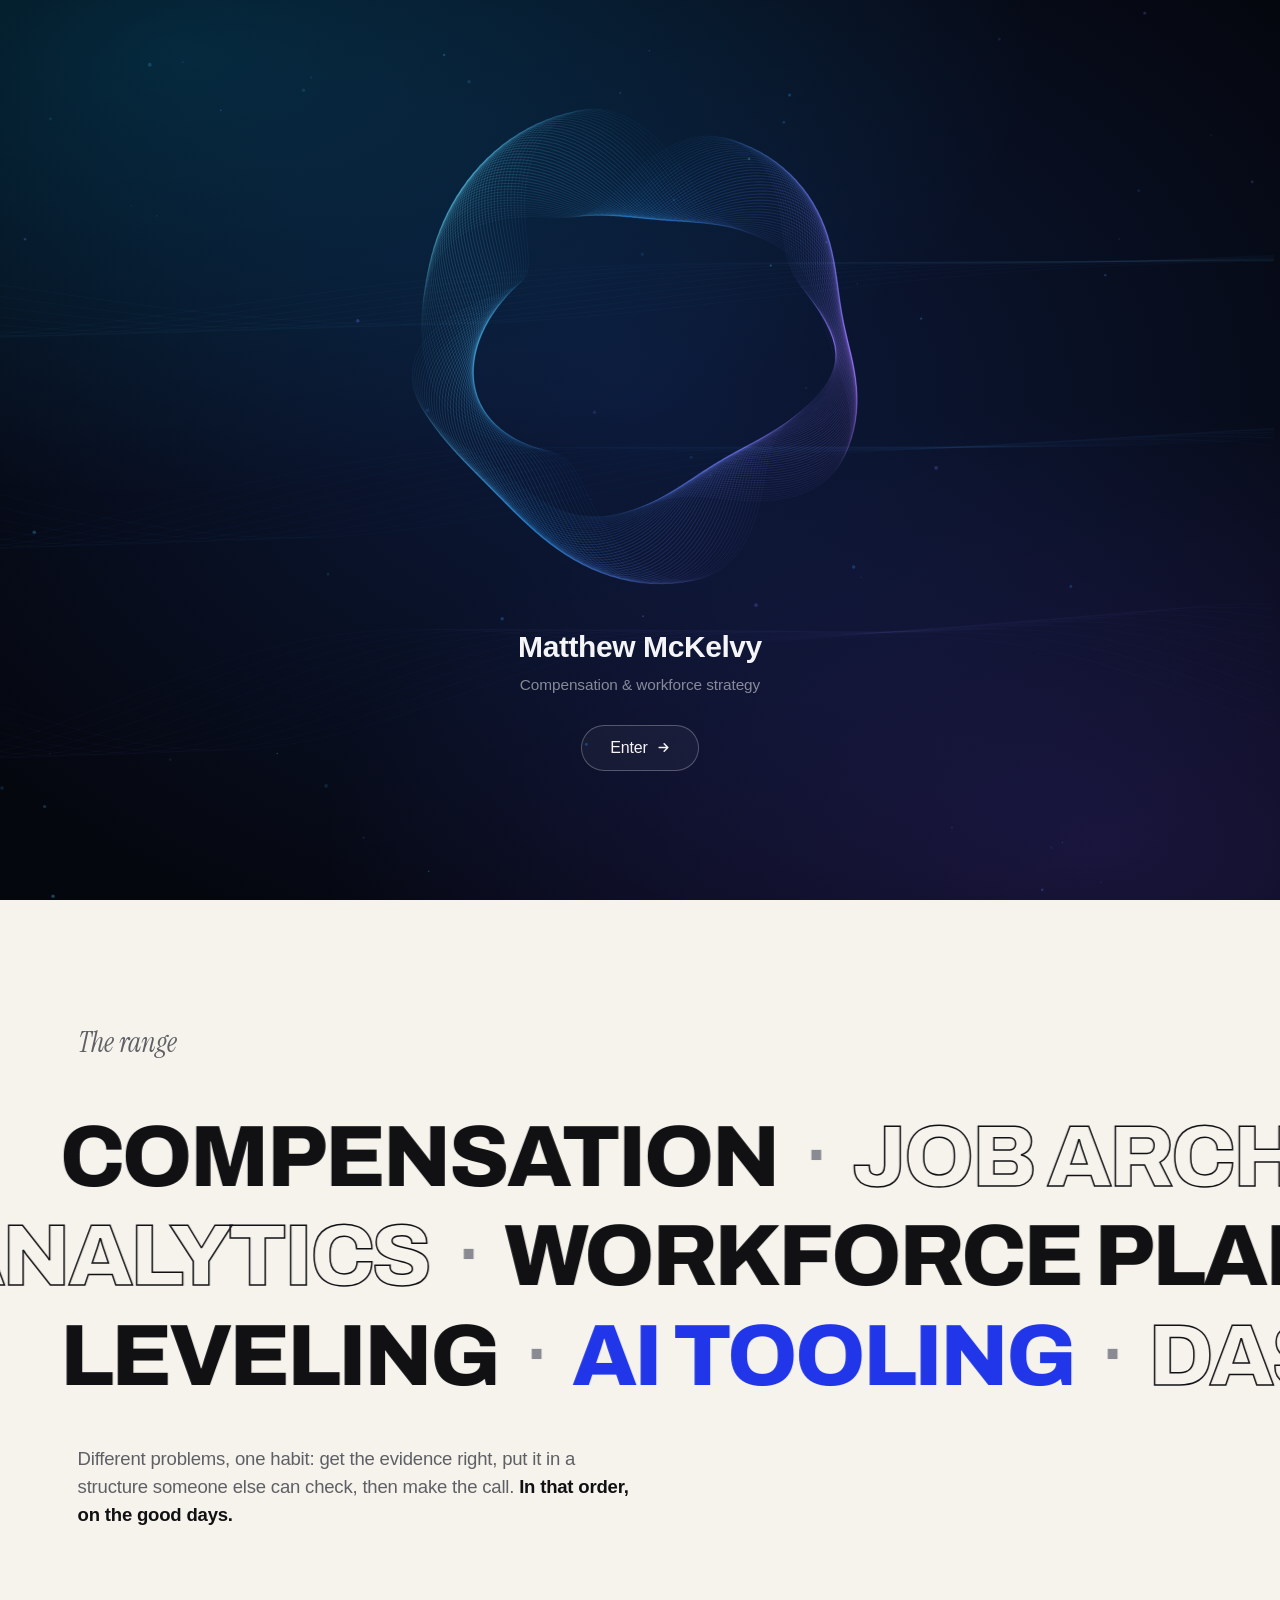
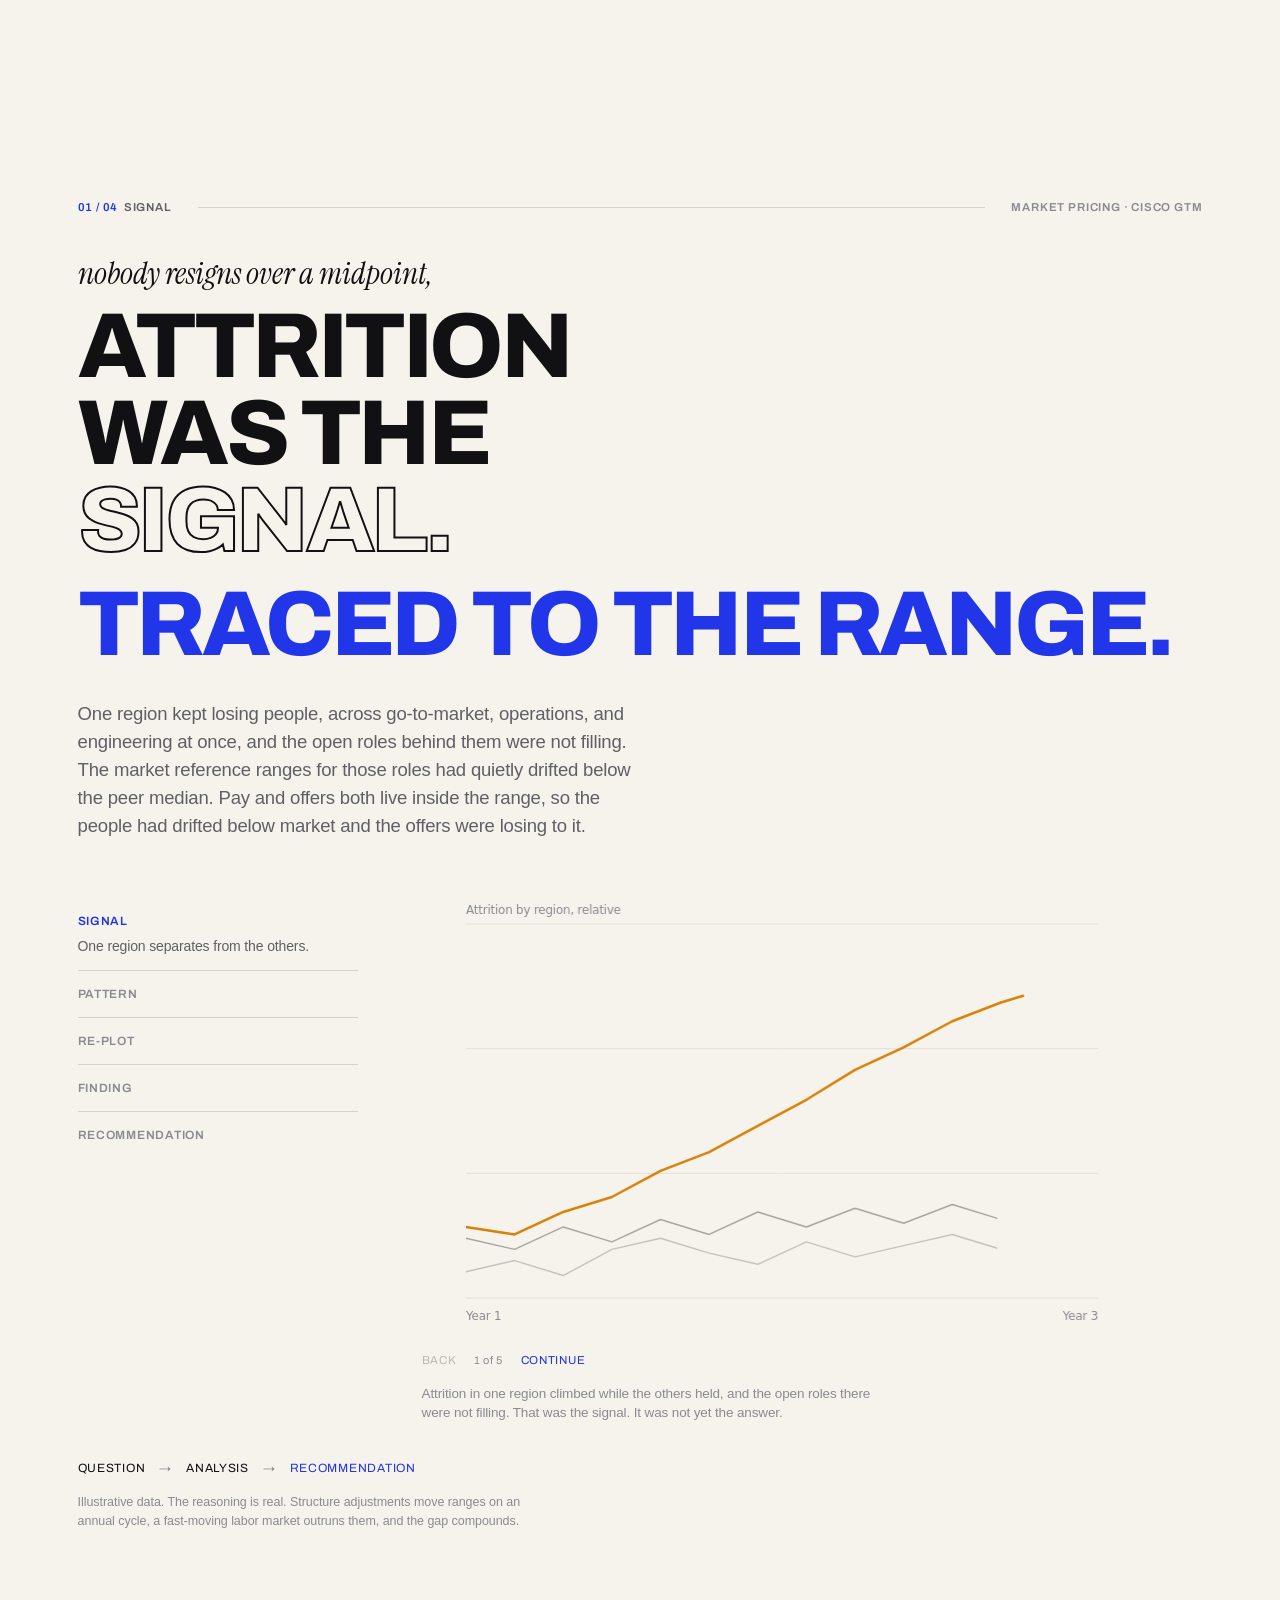
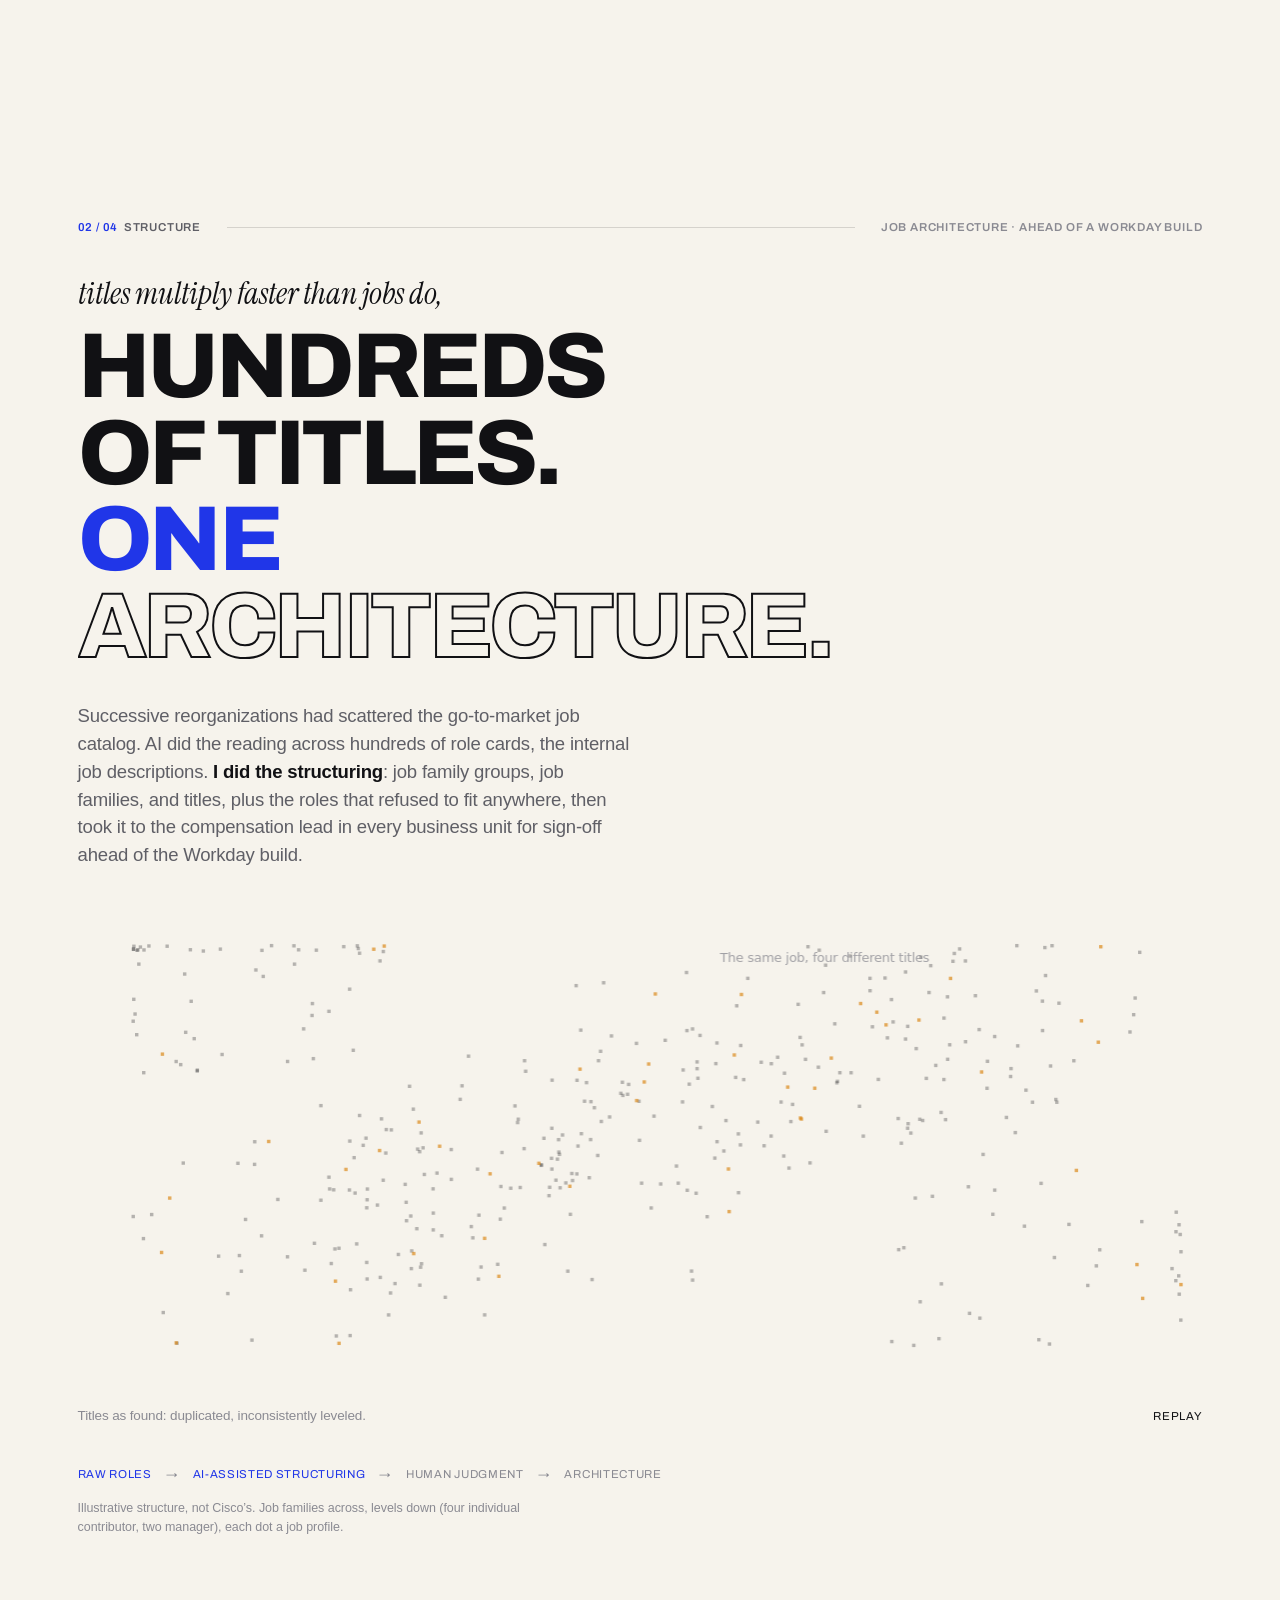
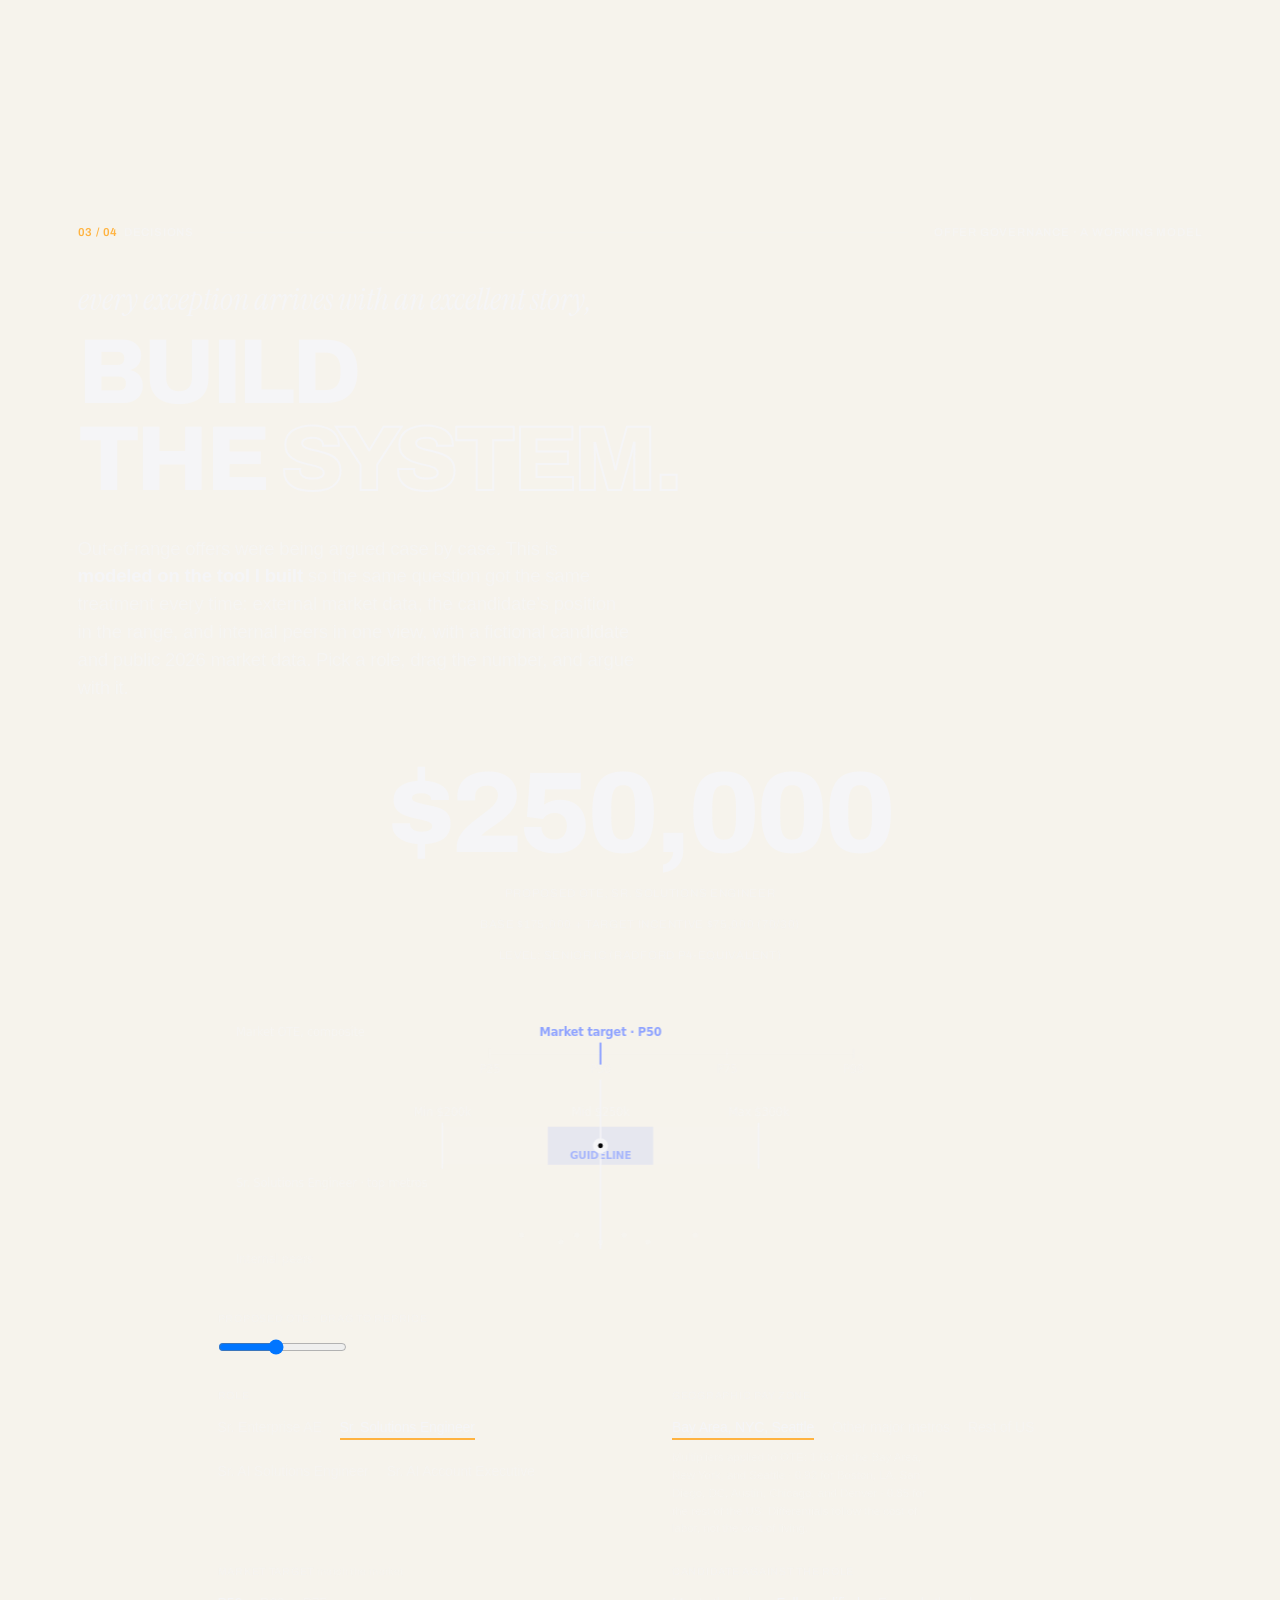
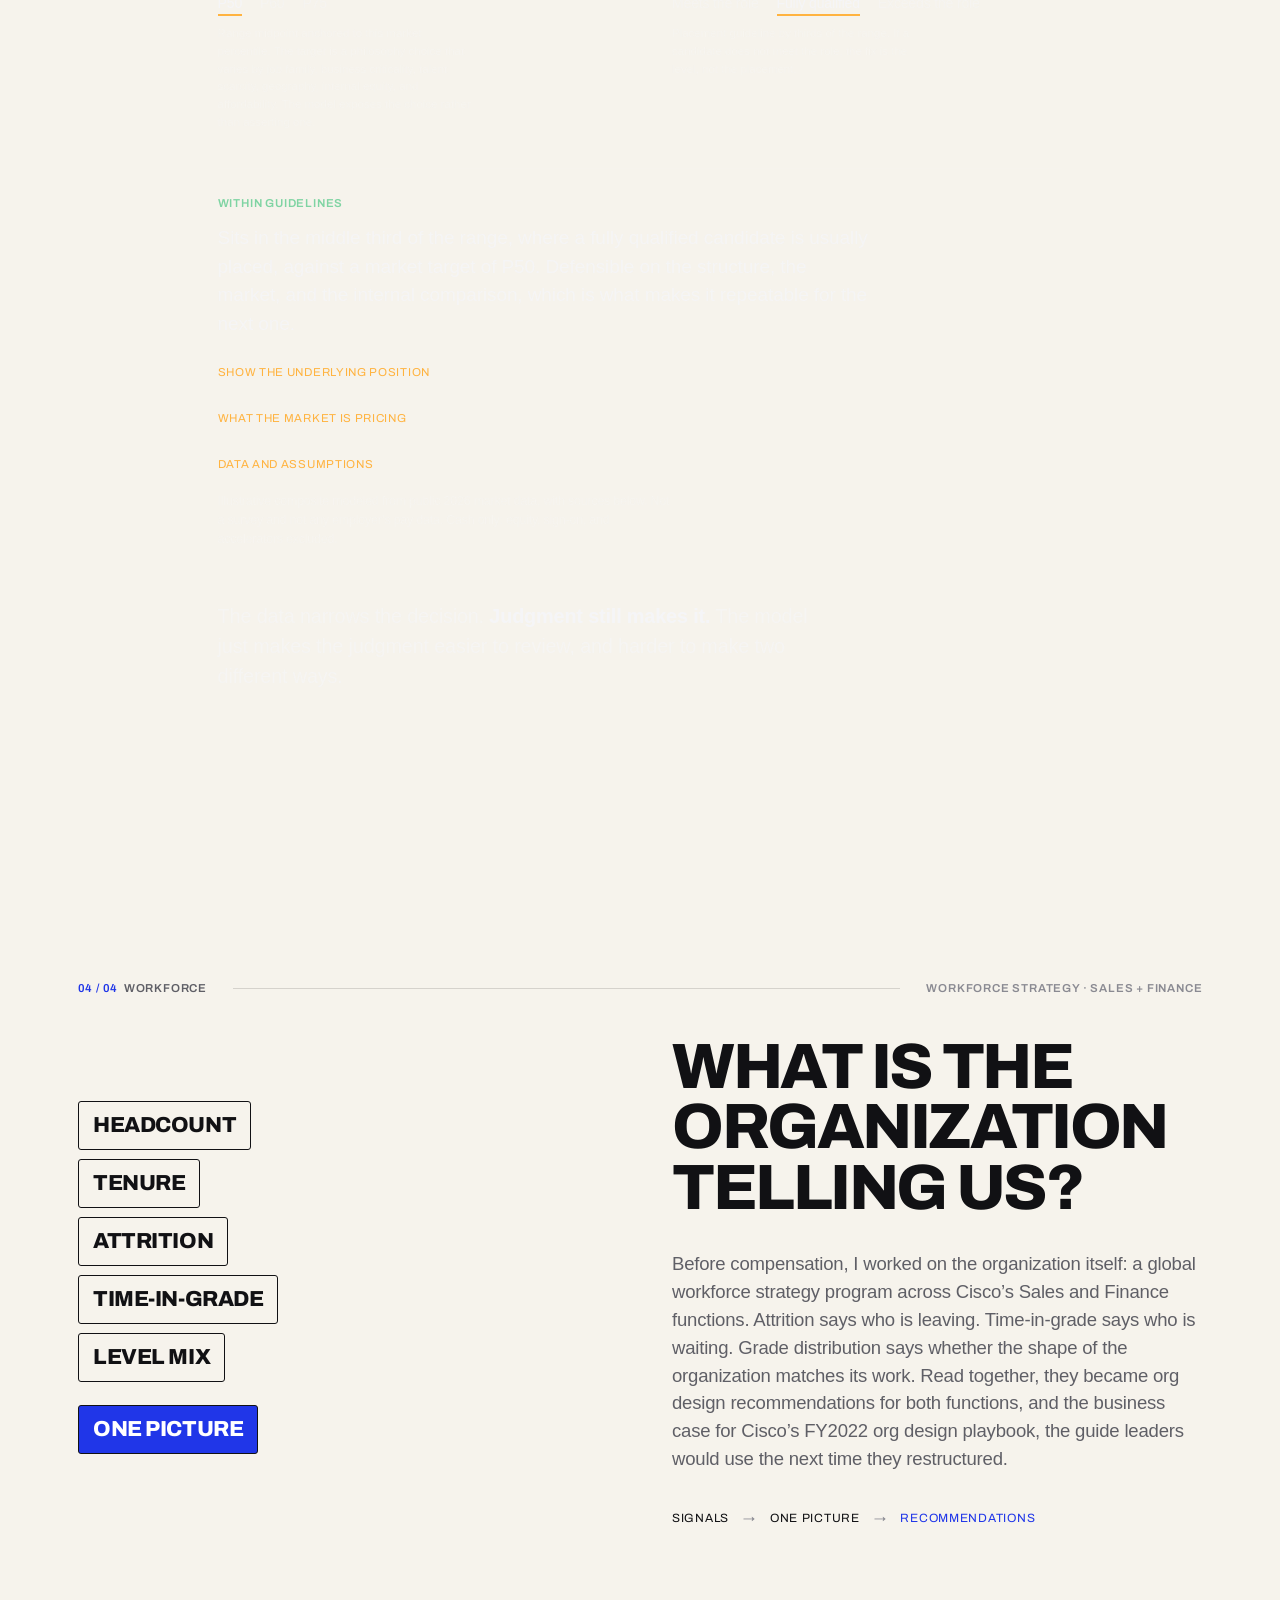
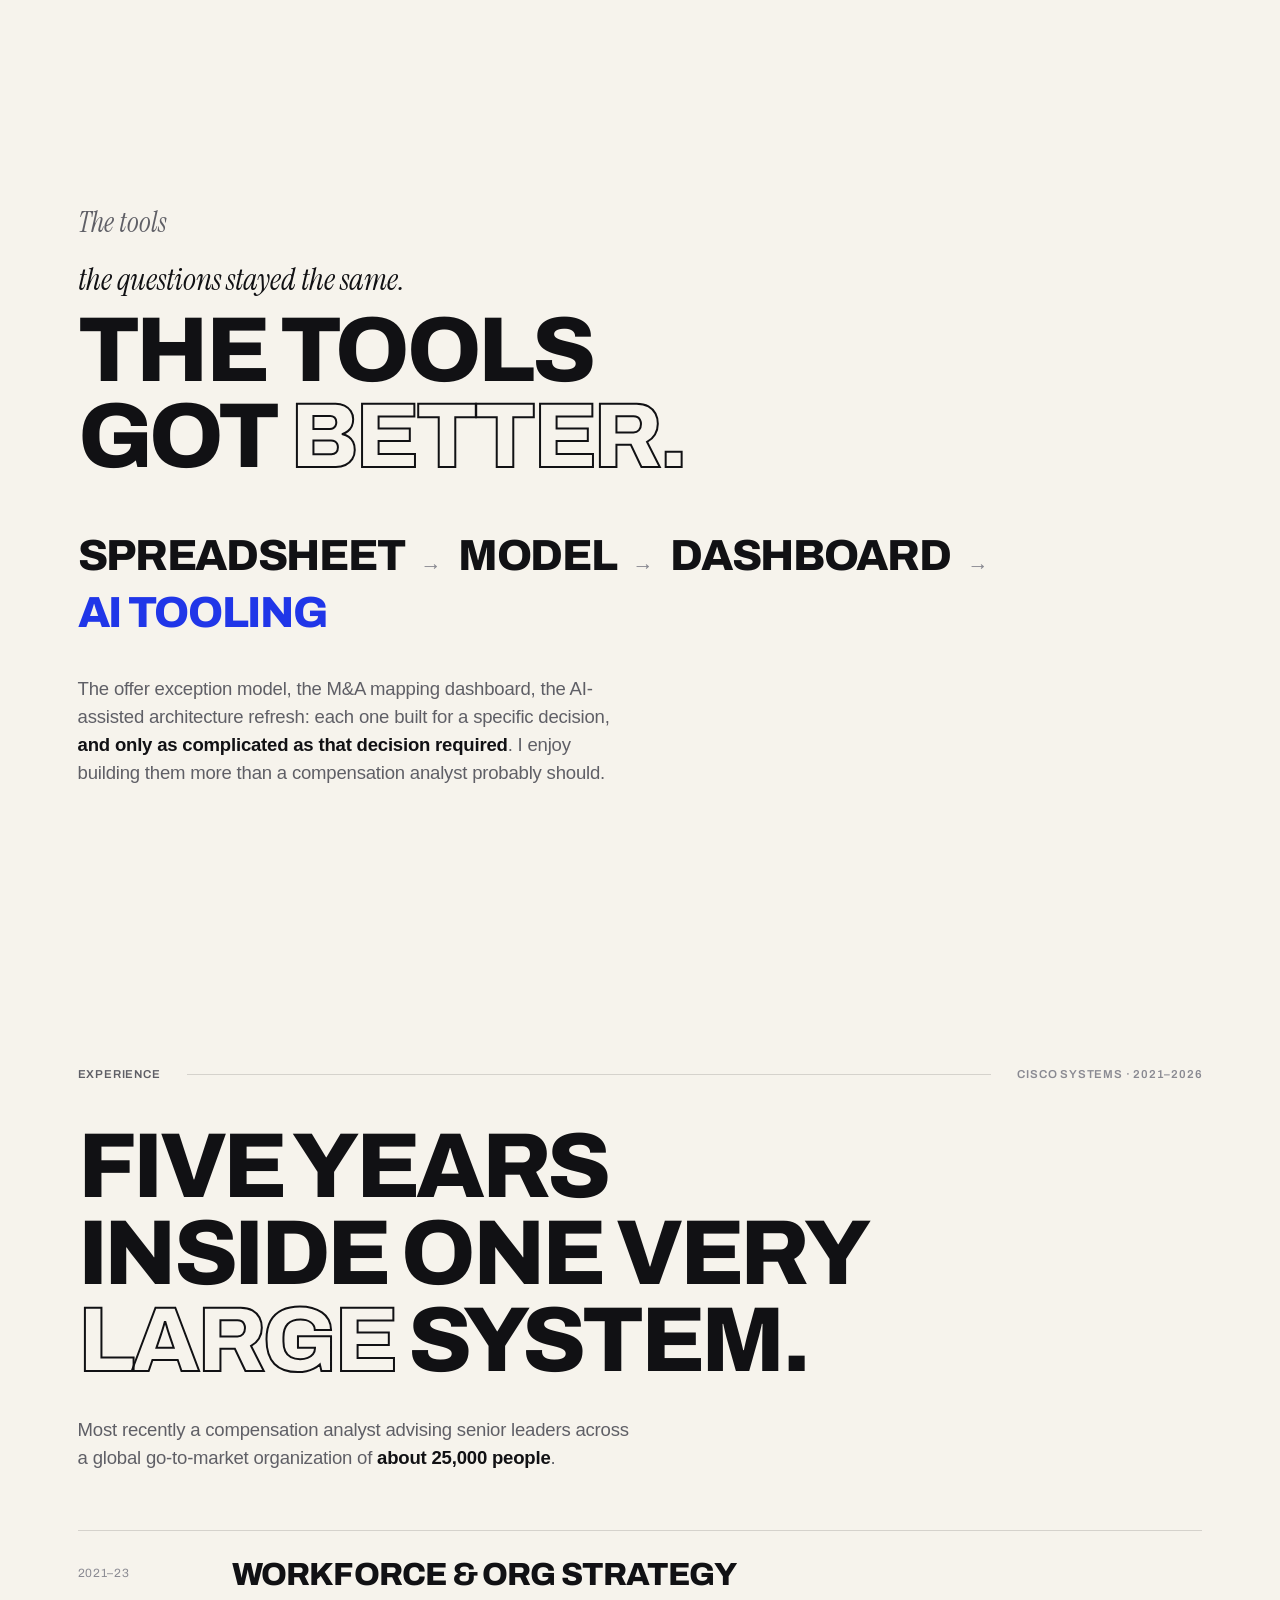
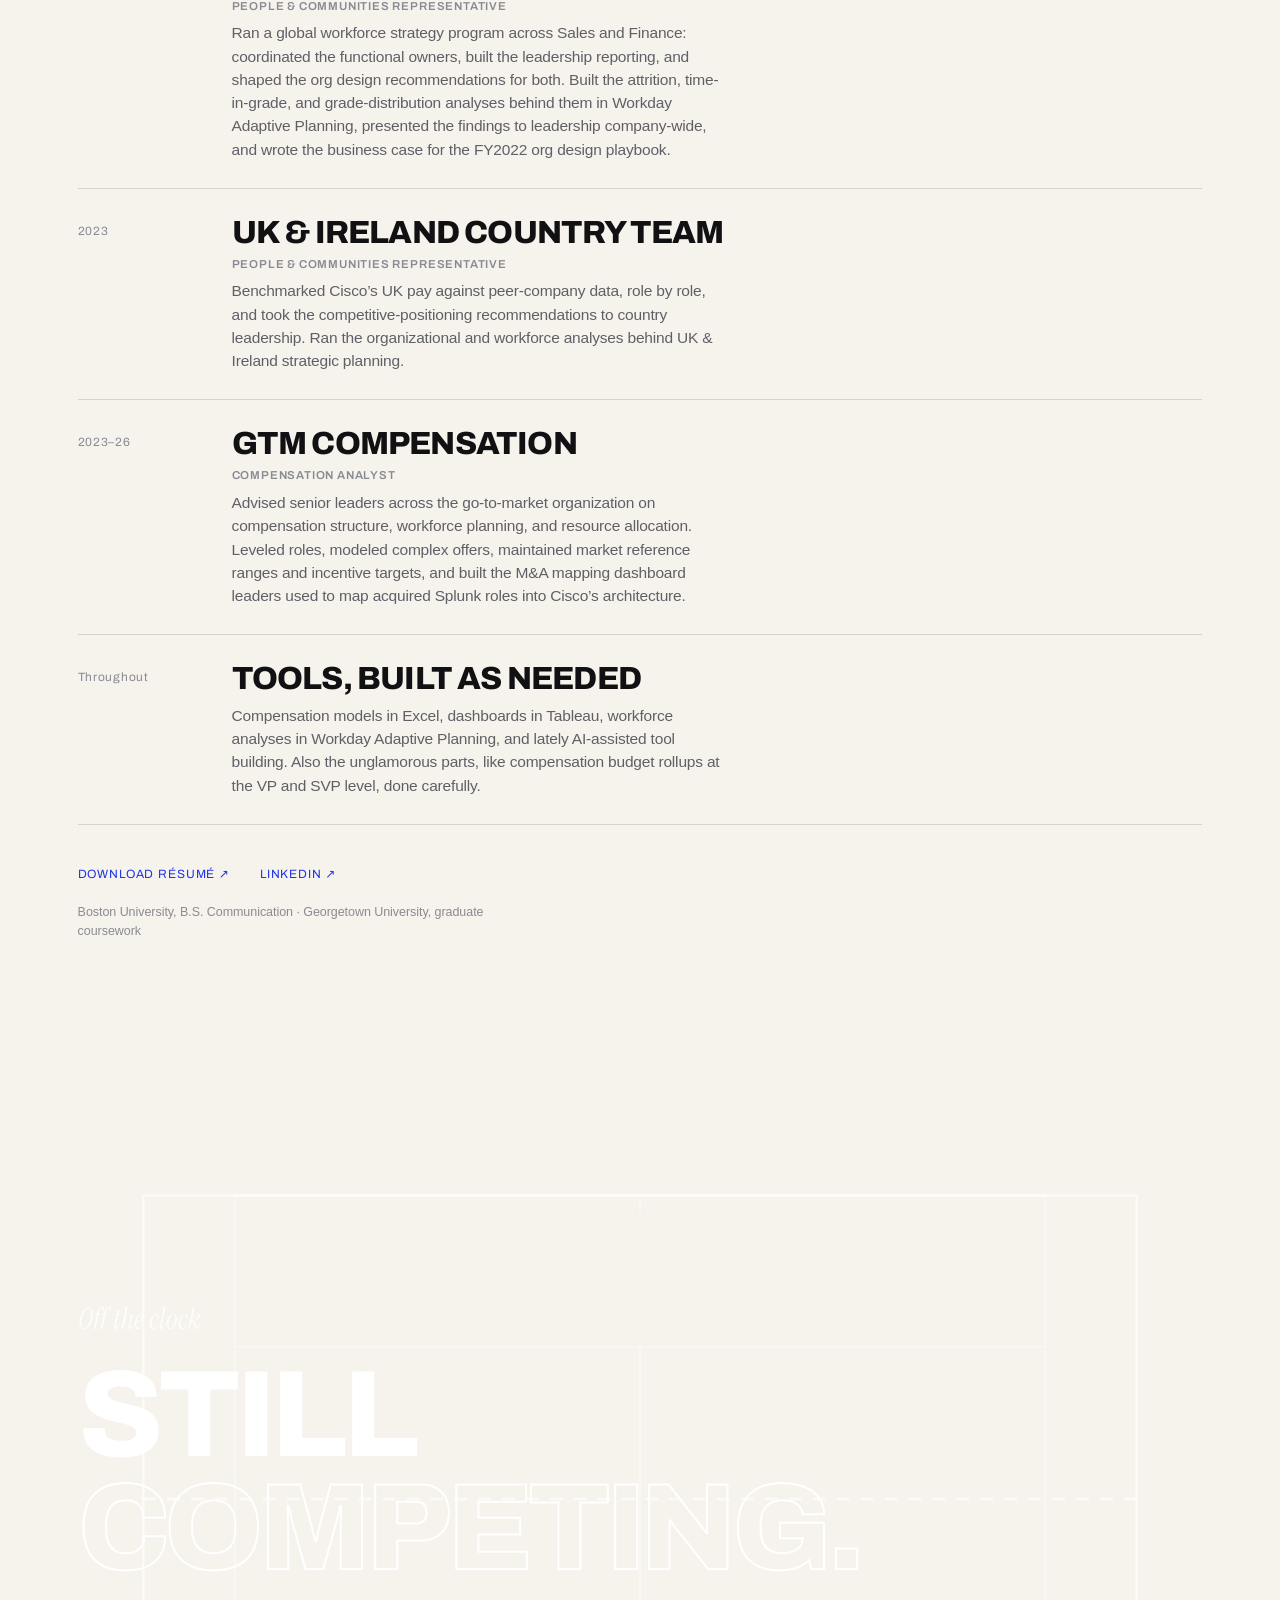
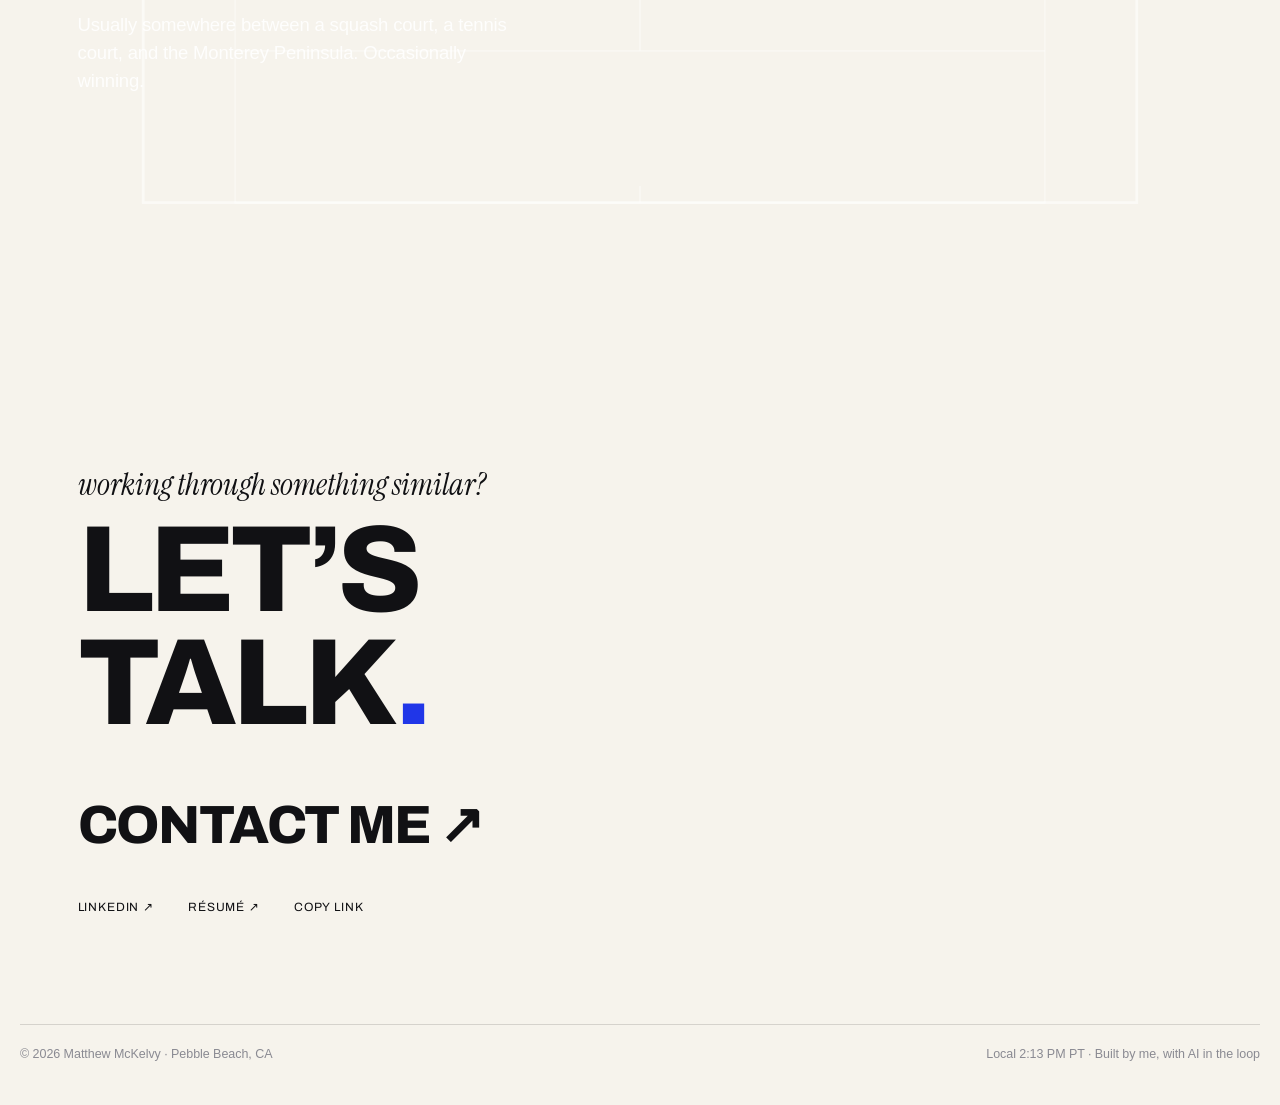
==== commit dedceb4e: "Revert "v8: a fascinating notebook" This reverts commit ecaebcc016c54721afb4bba0e09aa5f3916614cb." ====
--- a/index.html
+++ b/index.html
@@ -3,32 +3,32 @@
 <head>
   <meta charset="utf-8">
   <meta name="viewport" content="width=device-width, initial-scale=1, viewport-fit=cover">
-  <title>Matthew McKelvy · Compensation &amp; workforce strategy</title>
-  <meta name="description" content="I work on what work is worth. Compensation, job architecture, and the tools behind pay decisions, most recently for Cisco's go-to-market organization.">
+  <title>Matthew McKelvy · Compensation &amp; Workforce Strategy</title>
+  <meta name="description" content="I work on what work is worth. Compensation, job architecture, and the tools behind pay decisions, most recently for Cisco's go-to-market organization of about 25,000 people.">
   <link rel="canonical" href="https://mattmckelvy.com/">
   <meta name="color-scheme" content="light">
-  <meta name="theme-color" content="#F6F2EA">
+  <meta name="theme-color" content="#F6F3EC">
 
   <meta property="og:type" content="website">
   <meta property="og:site_name" content="Matthew McKelvy">
-  <meta property="og:title" content="Matthew McKelvy · Compensation &amp; workforce strategy">
+  <meta property="og:title" content="Matthew McKelvy · Compensation &amp; Workforce Strategy">
   <meta property="og:description" content="I work on what work is worth.">
   <meta property="og:url" content="https://mattmckelvy.com/">
-  <meta property="og:image" content="https://mattmckelvy.com/og.png?v=9">
-  <meta property="og:image:alt" content="Matthew McKelvy. I work on what work is worth. Compensation and workforce strategy.">
+  <meta property="og:image" content="https://mattmckelvy.com/og.png?v=6">
   <meta property="og:image:width" content="1200">
   <meta property="og:image:height" content="630">
   <meta name="twitter:card" content="summary_large_image">
-  <meta name="twitter:title" content="Matthew McKelvy · Compensation &amp; workforce strategy">
+  <meta name="twitter:title" content="Matthew McKelvy · Compensation &amp; Workforce Strategy">
   <meta name="twitter:description" content="I work on what work is worth.">
-  <meta name="twitter:image" content="https://mattmckelvy.com/og.png?v=9">
-
-  <link rel="icon" type="image/svg+xml" href="favicon.svg?v=9">
-  <link rel="apple-touch-icon" href="apple-touch-icon.png?v=9">
+  <meta name="twitter:image" content="https://mattmckelvy.com/og.png?v=6">
+
+  <link rel="icon" type="image/svg+xml" href="favicon.svg?v=3">
+  <link rel="apple-touch-icon" href="apple-touch-icon.png?v=3">
   <link rel="preconnect" href="https://fonts.googleapis.com">
   <link rel="preconnect" href="https://fonts.gstatic.com" crossorigin>
-  <link href="https://fonts.googleapis.com/css2?family=Newsreader:ital,opsz@0,6..72;1,6..72&family=Hanken+Grotesk:wght@300..600&display=swap" rel="stylesheet">
-  <link rel="stylesheet" href="css/site.css?v=31">
+  <link href="https://fonts.googleapis.com/css2?family=Archivo:wght@500;600;700;800;900&family=Instrument+Serif:ital@0;1&display=swap" rel="stylesheet">
+  <link rel="stylesheet" href="css/site.css?v=23">
+  <link rel="stylesheet" href="css/portal.css?v=5">
   <script>document.documentElement.className += " js";</script>
 
   <script type="application/ld+json">
@@ -53,438 +53,470 @@
   <div class="nav-inner">
     <a class="nav-name" href="#top">Matthew McKelvy</a>
     <nav class="nav-links" aria-label="Sections">
-      <a href="#index" data-nav="index work structure decisions organizations">Work</a>
-      <a href="#experience" data-nav="experience">Experience</a>
-      <a href="#contact" data-nav="contact">Contact</a>
-      <a href="Matthew-McKelvy-Resume.pdf" download>Résumé <span aria-hidden="true">↓</span></a>
-      <button class="nav-menu-btn" type="button" id="menuBtn" aria-haspopup="dialog" aria-expanded="false" aria-controls="menu">Menu</button>
+      <a href="#work">Work</a>
+      <a href="#experience">Experience</a>
+      <a href="#about">About</a>
+      <a href="Matthew-McKelvy-Resume.pdf" download>Résumé</a>
+      <button class="nav-menu-btn" type="button" id="menuBtn" aria-haspopup="true" aria-expanded="false">Menu</button>
     </nav>
   </div>
 </header>
 
 <div class="menu" id="menu" role="dialog" aria-modal="true" aria-label="Menu" hidden>
   <button class="menu-close" type="button" id="menuClose">Close</button>
-  <p class="cue">Matthew McKelvy · Pebble Beach, California</p>
-  <a href="#index" data-menu>Work</a>
-  <a class="menu-sub" href="#work" data-menu>Market pricing</a>
-  <a class="menu-sub" href="#structure" data-menu>Job architecture</a>
-  <a class="menu-sub" href="#decisions" data-menu>Offer governance</a>
-  <a class="menu-sub" href="#organizations" data-menu>Workforce strategy</a>
+  <p class="k">Matthew McKelvy · Pebble Beach, CA</p>
+  <a href="#work" data-menu>Work</a>
   <a href="#experience" data-menu>Experience</a>
+  <a href="#about" data-menu>About</a>
   <a href="#contact" data-menu>Contact</a>
   <div class="menu-foot">
-    <a href="Matthew-McKelvy-Resume.pdf" download>Résumé <span aria-hidden="true">↓</span></a>
-    <a href="mailto:mckelvymatthew@gmail.com">Email</a>
-    <a href="https://www.linkedin.com/in/mattmckelvy/">LinkedIn <span aria-hidden="true">↗</span></a>
+    <a href="Matthew-McKelvy-Resume.pdf" download>Résumé ↗</a>
+    <a href="contact.html" target="_blank" rel="noopener">Contact info</a>
+    <a href="https://www.linkedin.com/in/mattmckelvy/">LinkedIn</a>
   </div>
 </div>
 
-<main id="main" tabindex="-1">
-
-<!-- ================= HERO ================= -->
-<section class="s-hero hero" id="top" data-light="paper" data-hue="cobalt" tabindex="-1">
+<main id="main">
+
+<!-- ================= SCENE 01 — IDENTITY ================= -->
+<section class="s-id" id="top">
   <div class="hero-field" id="heroField" aria-hidden="true"></div>
-  <div class="container hero-copy">
-    <h1 class="hero-h"><span class="name">Matthew McKelvy, </span><span class="role">Compensation and workforce strategy</span></h1>
-    <p class="t-statement reveal-group" aria-label="I work on what work is worth.">
-      <span class="ml"><span>I work on <em>what</em></span></span>
-      <span class="ml"><span><em>work is worth.</em></span></span>
-    </p>
-    <p class="lede">Most recently a compensation analyst at Cisco, advising senior leaders across a
-      go-to-market organization of about 25,000 people. I came for the spreadsheets and stayed for the
-      questions: every pay decision turns out to be a question about how the organization really
-      works, and I like finding out.</p>
-    <p class="hero-facts"><span>Cisco Systems, 2021–2026</span><span>Most recently Compensation Analyst</span><span>Pebble Beach, California</span></p>
-    <p class="hero-cta">
-      <a href="Matthew-McKelvy-Resume.pdf" download><span>Résumé <span aria-hidden="true">↓</span></span></a>
-      <a href="mailto:mckelvymatthew@gmail.com"><span>Email</span></a>
-      <a href="https://www.linkedin.com/in/mattmckelvy/"><span>LinkedIn <span aria-hidden="true">↗</span></span></a>
-    </p>
-  </div>
-</section>
-
-<!-- ================= THE WORK, IN BRIEF ================= -->
-<section class="s-index" id="index" data-light="paper" data-hue="cobalt" aria-labelledby="indexTitle" tabindex="-1">
-  <div class="container">
-    <div class="grid idx-head">
-      <div class="margin"><h2 class="cue" id="indexTitle">The work, in brief</h2></div>
-      <div class="body">
-        <p class="lede">Different problems, one habit: get the evidence right, put it in a structure
-          someone else can check, then say what I would do. In that order, on the good days.</p>
-      </div>
-    </div>
-    <div class="idx-rows">
-      <a class="idx-row" href="#work" data-hue="ochre">
-        <p class="area"><span class="tab"></span>Market pricing</p>
-        <span class="line">One region kept losing people. The ranges had drifted below the peer median.<span class="go">Read the investigation</span></span>
-      </a>
-      <a class="idx-row" href="#structure" data-hue="green">
-        <p class="area"><span class="tab"></span>Job architecture</p>
-        <span class="line">Hundreds of role cards, read with AI and structured by hand, ahead of a Workday build.<span class="go">Watch it resolve</span></span>
-      </a>
-      <a class="idx-row" href="#decisions" data-hue="cobalt">
-        <p class="area"><span class="tab"></span>Offer governance</p>
-        <span class="line">A working model of the offer review: the structure, the market, and the individual in one view.<span class="go">Try the model</span></span>
-      </a>
-      <a class="idx-row" href="#organizations" data-hue="ink">
-        <p class="area"><span class="tab"></span>Workforce strategy</p>
-        <span class="line">Headcount, tenure, attrition, and time-in-grade, read together as one picture of two functions.<span class="go">Read the approach</span></span>
-      </a>
-    </div>
+  <div class="id-bg" aria-hidden="true">
+    <div class="arc" style="width:56vw;height:56vw;right:-18vw;top:-22vw"></div>
+    <div class="arc" style="width:34vw;height:34vw;left:-12vw;bottom:-14vw"></div>
+    <span class="tick" style="left:6vw;top:26vh">+</span>
+    <span class="tick" style="right:9vw;top:38vh">+</span>
+    <span class="tick" style="left:14vw;bottom:18vh">P50</span>
+    <span class="tick" style="right:16vw;bottom:30vh">Δ</span>
+  </div>
+
+  <div class="container">
+    <p class="k id-tag reveal">Matthew McKelvy · Compensation &amp; workforce strategy</p>
+
+    <h1 class="id-comp giant reveal-group" aria-label="I work on what work is worth.">
+      <span class="ml id-line"><span><em class="serif-i id-conn">I work on&nbsp;</em>WHAT WORK</span></span>
+      <span class="ml id-line"><span>IS WORTH.</span></span>
+    </h1>
+
+    <p class="support id-sub reveal">Compensation and workforce strategy, most recently as a compensation
+      analyst advising senior leaders across Cisco&rsquo;s go-to-market organization of about
+      25,000 people. I came for the spreadsheets and stayed for the questions: every pay
+      decision turns out to be a question about how the organization really works, and I like
+      finding out.</p>
+
+    <p class="id-cta k reveal">
+      <a href="Matthew-McKelvy-Resume.pdf" download>Résumé ↗</a><span class="sep">·</span><a href="contact.html" target="_blank" rel="noopener">Contact</a>
+    </p>
+  </div>
+  <p class="id-scroll" aria-hidden="true">See the work ↓</p>
+</section>
+
+<!-- ================= SCENE 02 — THE RANGE ================= -->
+<section class="s-range" id="range">
+  <div class="container range-head">
+    <p class="cue reveal">The range</p>
+  </div>
+  <div class="bands" id="bands" aria-label="Compensation. Job architecture. Market pricing. Offers. Analytics. Workforce planning. Org design. Attrition. Leveling. AI tooling. Dashboards. M&amp;A mapping.">
+    <div class="band" data-speed="-0.16" aria-hidden="true">COMPENSATION<span class="sep">·</span><span class="out">JOB&nbsp;ARCHITECTURE</span><span class="sep">·</span>MARKET&nbsp;PRICING<span class="sep">·</span><span class="blue">OFFERS</span><span class="sep">·</span>COMPENSATION<span class="sep">·</span><span class="out">JOB&nbsp;ARCHITECTURE</span><span class="sep">·</span>MARKET&nbsp;PRICING<span class="sep">·</span></div>
+    <div class="band" data-speed="0.12" aria-hidden="true"><span class="out">ANALYTICS</span><span class="sep">·</span>WORKFORCE&nbsp;PLANNING<span class="sep">·</span><span class="blue">ORG&nbsp;DESIGN</span><span class="sep">·</span>ATTRITION<span class="sep">·</span><span class="out">ANALYTICS</span><span class="sep">·</span>WORKFORCE&nbsp;PLANNING<span class="sep">·</span>ATTRITION<span class="sep">·</span></div>
+    <div class="band" data-speed="-0.09" aria-hidden="true">LEVELING<span class="sep">·</span><span class="blue">AI&nbsp;TOOLING</span><span class="sep">·</span><span class="out">DASHBOARDS</span><span class="sep">·</span>M&amp;A&nbsp;MAPPING<span class="sep">·</span>LEVELING<span class="sep">·</span><span class="blue">AI&nbsp;TOOLING</span><span class="sep">·</span><span class="out">DASHBOARDS</span><span class="sep">·</span></div>
+  </div>
+  <div class="container range-foot">
+    <p class="support reveal">Different problems, one habit: get the evidence right, put it in a
+      structure someone else can check, then make the call. <b>In that order, on the good days.</b></p>
+  </div>
+</section>
+
+<!-- ================= 01 / SIGNAL ================= -->
+<section class="scene" id="work">
+  <div class="container">
+    <p class="p-meta reveal">
+      <span class="k"><span class="idx">01 / 04</span>&nbsp;&nbsp;SIGNAL</span>
+      <span class="rule"></span>
+      <span class="k quiet">Market pricing · Cisco GTM</span>
+    </p>
+    <p class="conn reveal">nobody resigns over a midpoint,</p>
+    <h2 class="giant-2 p-head reveal-group" style="margin-top:10px">
+      <span class="ml"><span>ATTRITION</span></span>
+      <span class="ml"><span>WAS THE</span></span>
+      <span class="ml"><span><span class="out">SIGNAL.</span></span></span>
+    </h2>
+    <p class="giant-2 p-reveal reveal"><span class="blue">TRACED TO THE RANGE.</span></p>
+    <p class="support p-sub reveal">One region kept losing people, across go-to-market, operations,
+      and engineering at once, and the open roles behind them were not filling. The market
+      reference ranges for those roles had quietly drifted below the peer median. Pay and offers
+      both live inside the range, so the people had drifted below market and the offers were
+      losing to it.</p>
+
+    <div class="p-body reveal">
+      <div class="drift">
+        <ol class="drift-steps" id="driftSteps">
+          <li data-step="0"><b>Signal</b><span>One region separates from the others.</span></li>
+          <li data-step="1"><b>Pattern</b><span>Go-to-market, operations, and engineering, all in one geography.</span></li>
+          <li data-step="2"><b>Re-plot</b><span>Range midpoints against the peer median.</span></li>
+          <li data-step="3"><b>Finding</b><span>The ranges had drifted below the peer median.</span></li>
+          <li data-step="4"><b>Recommendation</b><span>Recalibrate the ranges, then review the people inside them.</span></li>
+        </ol>
+        <div class="drift-stage">
+          <div class="viz" id="driftCanvasHost"
+               data-fallback="A five-step investigation: attrition concentrates in one region across several functions and hiring there stalls, range midpoints are re-plotted against the peer median, the ranges have drifted below it, and the recommendation is to recalibrate them and review the people inside them."></div>
+          <div class="drift-nav">
+            <button class="step-btn" id="driftPrev" type="button">Back</button>
+            <span class="step-count" id="driftCount">1 of 5</span>
+            <button class="step-btn" id="driftNext" type="button">Continue</button>
+          </div>
+          <p class="viz-note" id="driftReadout"></p>
+        </div>
+      </div>
+    </div>
+
+    <p class="strip p-strip reveal">QUESTION <span class="a">→</span> ANALYSIS <span class="a">→</span> <span class="hot">RECOMMENDATION</span></p>
+    <p class="note p-note reveal">Illustrative data. The reasoning is real. Structure adjustments move ranges on an annual cycle, a fast-moving labor market outruns them, and the gap compounds.</p>
+  </div>
+</section>
+
+<!-- ================= 02 / STRUCTURE ================= -->
+<section class="scene" id="structure">
+  <div class="container">
+    <p class="p-meta reveal">
+      <span class="k"><span class="idx">02 / 04</span>&nbsp;&nbsp;STRUCTURE</span>
+      <span class="rule"></span>
+      <span class="k quiet">Job architecture · ahead of a Workday build</span>
+    </p>
+    <p class="conn reveal">titles multiply faster than jobs do,</p>
+    <h2 class="giant-2 p-head reveal-group" style="margin-top:10px">
+      <span class="ml"><span>HUNDREDS</span></span>
+      <span class="ml"><span>OF TITLES.</span></span>
+      <span class="ml"><span><span class="blue">ONE</span> <span class="out">ARCHITECTURE.</span></span></span>
+    </h2>
+    <p class="support p-sub reveal">Successive reorganizations had scattered the go-to-market job
+      catalog. AI did the reading across hundreds of role cards, the internal job descriptions.
+      <b>I did the structuring</b>: job family groups, job families, and titles, plus the roles that
+      refused to fit anywhere, then took it to the compensation lead in every business unit for
+      sign-off ahead of the Workday build.</p>
+
+    <div class="p-body reveal">
+      <div class="viz arch-viz" id="archCanvasHost"
+           data-fallback="Scattered role titles resolve into an ordered lattice of job families and levels."></div>
+      <div class="arch-bar">
+        <p class="viz-note" id="archCaption">Titles as found: duplicated, inconsistently leveled.</p>
+        <button class="step-btn" id="archReplay" type="button">Replay</button>
+      </div>
+    </div>
+
+    <p class="arch-stages reveal" id="archStages">
+      <span class="st" data-st="0">RAW ROLES</span><span class="a">→</span>
+      <span class="st" data-st="1">AI-ASSISTED STRUCTURING</span><span class="a">→</span>
+      <span class="st" data-st="2">HUMAN JUDGMENT</span><span class="a">→</span>
+      <span class="st" data-st="3">ARCHITECTURE</span>
+    </p>
+    <p class="note p-note reveal">Illustrative structure, not Cisco&rsquo;s. Job families across, levels down (four individual contributor, two manager), each dot a job profile.</p>
+  </div>
+</section>
+
+<!-- ================= 03 / DECISIONS (dark) ================= -->
+<section class="scene scene-dark" id="decisions">
+  <div class="container">
+    <p class="p-meta reveal">
+      <span class="k"><span class="idx" style="color:#FFB340">03 / 04</span>&nbsp;&nbsp;DECISIONS</span>
+      <span class="rule"></span>
+      <span class="k">Offer governance · a working model</span>
+    </p>
+    <p class="conn reveal">every exception arrives with an excellent story,</p>
+    <h2 class="giant-2 p-head reveal-group" style="margin-top:10px">
+      <span class="ml"><span>BUILD</span></span>
+      <span class="ml"><span>THE <span class="out">SYSTEM.</span></span></span>
+    </h2>
+    <p class="support p-sub reveal">Out-of-range offers were being argued case by case. This is
+      <b>modeled on the tool I built</b> so the same question got the same treatment every time:
+      external market data, the candidate&rsquo;s position in the range, and internal peers in one
+      view, with a fictional candidate and public 2026 market data. Pick a role, drag the number,
+      and argue with it.</p>
+  </div>
+
+  <div class="container lab">
+    <div class="lab-head reveal">
+      <p class="lab-number"><span id="lvBase">$250,000</span></p>
+      <p class="lab-caption" id="lvRoleCap"><abbr title="On-target earnings. Comp teams also say target total cash, TTC.">Proposed OTE</abbr>, Sr. Solutions Engineer</p>
+      <p class="lab-caption" id="lvDerived">Base $175,000 + target incentive $75,000 (70/30)</p>
+      <p class="lab-caption">Level: Senior IC (Radford P4-equivalent)</p>
+    </div>
+
+    <div class="viz lab-viz reveal" id="labCanvasHost"
+         data-fallback="An OTE range showing minimum, midpoint and maximum, a market composite at the 25th, 50th, 75th and 90th percentiles, and a proposed OTE positioned against both."></div>
+
+    <div class="lab-controls reveal">
+      <label class="slider slider-wide">
+        <span class="ctl-label">Proposed OTE · drag to reprice</span>
+        <input type="range" id="labBase" min="150000" max="375000" value="250000" step="1000"
+               aria-label="Proposed on-target earnings">
+      </label>
+      <div class="lab-row">
+        <div class="ctl">
+          <span class="ctl-label">Role</span>
+          <div class="seg" role="group" aria-label="Role" id="labRole">
+            <button type="button" data-v="r1">Sr.&nbsp;Enterprise&nbsp;AE</button>
+            <button type="button" data-v="r2" aria-pressed="true">Sr.&nbsp;Solutions&nbsp;Engineer</button>
+            <button type="button" data-v="r3">Sr.&nbsp;AI&nbsp;Solutions&nbsp;Engineer</button>
+            <button type="button" data-v="r4">Sr.&nbsp;AI&nbsp;Account&nbsp;Executive</button>
+          </div>
+        </div>
+        <div class="ctl">
+          <span class="ctl-label">Geographic pay zone</span>
+          <div class="seg" role="group" aria-label="Geographic pay zone" id="labGeo">
+            <button type="button" data-v="z1" aria-pressed="true">Bay Area, NYC, Seattle</button>
+            <button type="button" data-v="z2">Other major metros</button>
+            <button type="button" data-v="z3">Rest of US</button>
+          </div>
+          <span class="ctl-note">Multipliers applied to OTE: 1.00 for the Bay Area, New York, and Seattle ·
+            0.92 for Boston, LA, San Diego, DC, Austin, Chicago, and Denver · 0.85 for the rest of the US.
+            Differentials follow the cost of labor, not the cost of living.</span>
+        </div>
+        <div class="ctl">
+          <span class="ctl-label">Market target <span class="ctl-hint" id="mrpHint">match the market</span></span>
+          <div class="seg" role="group" aria-label="Market target percentile" id="labMrp">
+            <button type="button" data-v="p50" aria-pressed="true">P50</button>
+            <button type="button" data-v="p60">P60</button>
+            <button type="button" data-v="p75">P75</button>
+          </div>
+          <span class="ctl-note">Range midpoint anchored to this market percentile. The target is a
+            philosophy choice that varies by job family, business criticality, talent scarcity,
+            geography, internal equity, and affordability. The model exposes the choice rather
+            than asserting one.</span>
+        </div>
+        <div class="ctl">
+          <span class="ctl-label">Candidate against the role</span>
+          <div class="seg" role="group" aria-label="Candidate against the role" id="labProf">
+            <button type="button" data-v="dev">Meets the role</button>
+            <button type="button" data-v="prof" aria-pressed="true">Fully qualified</button>
+            <button type="button" data-v="exp">Exceeds the role</button>
+          </div>
+          <span class="ctl-note">Placement guideline by thirds of the range. If a candidate does not
+            meet the role, the fix is the level, not the placement.</span>
+        </div>
+      </div>
+    </div>
+
+    <div class="lab-verdict reveal" id="labVerdict">
+      <p class="lv-flag" id="lvFlag">Within guidelines</p>
+      <p class="lv-text" id="lvText"></p>
+      <button class="lv-more" type="button" id="lvMore" aria-expanded="false" aria-controls="lvDetail">
+        Show the underlying position
+      </button>
+      <div class="lv-detail" id="lvDetail" hidden>
+        <dl class="lv-metrics">
+          <div><dt>Compa-ratio</dt><dd id="mCompa">&hellip;</dd><dd class="mnote">OTE &divide; range midpoint, on a total-cash range, the way sales roles are usually priced</dd></div>
+          <div><dt>Range penetration</dt><dd id="mPen">&hellip;</dd><dd class="mnote">position from minimum to maximum</dd></div>
+          <div><dt>Market position</dt><dd id="mMkt">&hellip;</dd><dd class="mnote">against the market OTE composite, interpolated to the nearest 5</dd></div>
+          <div><dt>Internal peers</dt><dd id="mPeer">&hellip;</dd><dd class="mnote">same role and zone</dd></div>
+        </dl>
+      </div>
+      <button class="lv-more" type="button" id="mpMore" aria-expanded="false" aria-controls="mpDetail">
+        What the market is pricing
+      </button>
+      <div class="lv-detail mp-body" id="mpDetail" hidden><div id="mpBody"></div></div>
+      <button class="lv-more" type="button" id="daMore" aria-expanded="false" aria-controls="daDetail">
+        Data and assumptions
+      </button>
+      <div class="lv-detail mp-body" id="daDetail" hidden><div id="daBody"></div></div>
+      <p class="lv-source">Illustrative composite modeled from public 2026 market data, with sources
+        below. Not a survey and not any employer&rsquo;s pay data. Cash only: equity, sign-on,
+        and accelerators excluded.</p>
+    </div>
+
+    <p class="outcome on-dark reveal">The data narrows the decision. <b>Judgment still makes it.</b>
+      The model just makes the judgment easier to review, and harder to make two different ways.</p>
+  </div>
+</section>
+
+<!-- ================= 04 / ORGANIZATIONS ================= -->
+<section class="scene" id="organizations">
+  <div class="container">
+    <p class="p-meta reveal">
+      <span class="k"><span class="idx">04 / 04</span>&nbsp;&nbsp;WORKFORCE</span>
+      <span class="rule"></span>
+      <span class="k quiet">Workforce strategy · Sales + Finance</span>
+    </p>
+
+    <div class="org" id="org">
+      <div class="org-stage" id="orgStage" aria-label="Headcount, tenure, attrition, time-in-grade and level-mix signals converging into one picture.">
+        <span class="org-word" data-w="0">HEADCOUNT</span>
+        <span class="org-word" data-w="1">TENURE</span>
+        <span class="org-word" data-w="2">ATTRITION</span>
+        <span class="org-word" data-w="3">TIME-IN-GRADE</span>
+        <span class="org-word" data-w="4">LEVEL MIX</span>
+        <span class="org-word hot" data-w="5">ONE PICTURE</span>
+      </div>
+      <div>
+        <h2 class="giant-2 p-head reveal-group">
+          <span class="ml"><span>WHAT IS THE</span></span>
+          <span class="ml"><span>ORGANIZATION</span></span>
+          <span class="ml"><span>TELLING US?</span></span>
+        </h2>
+        <p class="support p-sub reveal">Before compensation, I worked on the organization itself: a
+          global workforce strategy program across Cisco&rsquo;s Sales and Finance functions.
+          Attrition says who is leaving. Time-in-grade says who is waiting. Grade distribution says
+          whether the shape of the organization matches its work. Read together, they became org
+          design recommendations for both functions, and the business case for Cisco&rsquo;s FY2022
+          org design playbook, the guide leaders would use the next time they restructured.</p>
+        <p class="strip p-strip reveal">SIGNALS <span class="a">→</span> ONE PICTURE <span class="a">→</span> <span class="hot">RECOMMENDATIONS</span></p>
+      </div>
+    </div>
+  </div>
+</section>
+
+<!-- ================= EVOLUTION ================= -->
+<section class="s-evo" id="evolution">
+  <div class="container">
+    <p class="cue reveal">The tools</p>
+    <p class="conn reveal" style="margin-top:22px">the questions stayed the same.</p>
+    <h2 class="giant-2 reveal-group" style="margin-top:8px">
+      <span class="ml"><span>THE TOOLS</span></span>
+      <span class="ml"><span>GOT <span class="out">BETTER.</span></span></span>
+    </h2>
+    <p class="evo-steps reveal" id="evoSteps" aria-label="Spreadsheet, then model, then dashboard, then AI tooling.">
+      <span class="w" data-e="0">SPREADSHEET</span><span class="a">→</span>
+      <span class="w" data-e="1">MODEL</span><span class="a">→</span>
+      <span class="w" data-e="2">DASHBOARD</span><span class="a">→</span>
+      <span class="w" data-e="3">AI&nbsp;TOOLING</span>
+    </p>
+    <p class="support evo-foot reveal">The offer exception model, the M&amp;A mapping dashboard, the
+      AI-assisted architecture refresh: each one built for a specific decision, <b>and only as
+      complicated as that decision required</b>. I enjoy building them more than a compensation
+      analyst probably should.</p>
   </div>
 </section>
 
 <!-- ================= EXPERIENCE ================= -->
-<section class="s-exp" id="experience" data-light="white" data-hue="cobalt" aria-labelledby="expTitle" tabindex="-1">
-  <div class="container">
-    <div class="grid">
-      <div class="margin">
-        <p class="cue">Experience</p>
-        <p class="small">Cisco Systems · 2021–2026</p>
-      </div>
-      <div class="body">
-        <h2 class="t-display reveal-group" id="expTitle"><span class="ml"><span>Five years at Cisco, three roles.</span></span></h2>
-        <p class="lede">Three roles, each a step closer to the pay decision itself: workforce and
-          organizational strategy first, then a country team&rsquo;s pay benchmarking, then go-to-market
-          compensation. The habit of reading the organization before the number comes from the first
-          one.</p>
-      </div>
-      <div class="wide">
-        <div class="exp-rows">
-          <div class="exp-row">
-            <span class="exp-when">2023–2026</span>
-            <div>
-              <h3>Compensation Analyst</h3>
-              <p class="exp-team">Go-to-market compensation, Cisco Systems</p>
-              <p class="exp-text">Advised senior leaders across the go-to-market organization on compensation
-                structure, workforce planning, and resource allocation. Traced one region&rsquo;s rising
-                attrition to market reference ranges that had drifted below the peer median. Led the
-                AI-assisted architecture refresh of the go-to-market job catalog, signed off by every
-                business unit&rsquo;s compensation lead ahead of the Workday build. Leveled roles, modeled
-                complex offers, maintained market reference ranges and incentive targets, and built the
-                M&amp;A mapping dashboard leaders used to map acquired Splunk roles into Cisco&rsquo;s
-                architecture. Also the unglamorous parts, like compensation budget rollups at the VP and
-                SVP level, done carefully.</p>
-            </div>
-          </div>
-          <div class="exp-row">
-            <span class="exp-when">2023</span>
-            <div>
-              <h3>People &amp; Communities Representative</h3>
-              <p class="exp-team">UK &amp; Ireland country team, Cisco Systems</p>
-              <p class="exp-text">Benchmarked Cisco&rsquo;s UK pay against peer-company data, role by role, and
-                took the competitive-positioning recommendations to country leadership. Ran the
-                organizational and workforce analyses behind UK &amp; Ireland strategic planning.</p>
-            </div>
-          </div>
-          <div class="exp-row">
-            <span class="exp-when">2021–2023</span>
-            <div>
-              <h3>People &amp; Communities Representative</h3>
-              <p class="exp-team">Workforce &amp; organizational strategy, Cisco Systems</p>
-              <p class="exp-text">Ran a global workforce strategy program across Sales and Finance: coordinated
-                the functional owners, built the leadership reporting, and shaped the org design
-                recommendations for both. Built the attrition, time-in-grade, and grade-distribution
-                analyses behind them in Workday Adaptive Planning, presented the findings to leadership
-                company-wide, and wrote the business case for the FY2022 org design playbook. Chief of
-                staff for FLEX, Cisco&rsquo;s HR rotational program.</p>
-            </div>
-          </div>
-          <div class="exp-row minor">
-            <span class="exp-when">Throughout</span>
-            <div>
-              <h3>Tools, built as needed</h3>
-              <p class="exp-team">Excel · Tableau · Workday Adaptive Planning · AI-assisted tool building</p>
-              <p class="exp-text">The offer exception model, the M&amp;A mapping dashboard, the AI-assisted
-                architecture refresh: each one built for a specific decision, and only as complicated as
-                that decision required. I enjoy building them more than a compensation analyst probably
-                should.</p>
-            </div>
-          </div>
-          <div class="exp-row minor">
-            <span class="exp-when">Education</span>
-            <div>
-              <h3>Boston University, B.S. Communication</h3>
-              <p class="exp-team">Georgetown University, graduate coursework in technology management</p>
-            </div>
-          </div>
-        </div>
-        <p class="exp-links">
-          <a class="lnk" href="Matthew-McKelvy-Resume.pdf" download>Download the résumé <span aria-hidden="true">↓</span></a>
-          <a class="lnk" href="https://www.linkedin.com/in/mattmckelvy/">LinkedIn <span aria-hidden="true">↗</span></a>
-        </p>
-      </div>
-    </div>
-  </div>
-</section>
-
-<!-- ================= 1 · MARKET PRICING ================= -->
-<section class="case" id="work" data-light="white" data-hue="ochre" aria-labelledby="workTitle" tabindex="-1">
-  <div class="container">
-    <div class="grid">
-      <div class="margin">
-        <p class="conn">nobody resigns over a midpoint,</p>
-        <p class="area"><span class="tab"></span>Market pricing<span class="ctx">Cisco go-to-market</span></p>
-      </div>
-      <div class="body">
-        <h2 class="t-display reveal-group" id="workTitle"><span class="ml"><span>Attrition was the signal.</span></span></h2>
-        <p class="lede">One region kept losing people, across go-to-market, operations, and engineering
-          at once, and the open roles behind them were not filling. When I re-plotted the market
-          reference ranges for those roles against the peer median, they had drifted below it. Pay and
-          offers both live inside the range, so the people had drifted below market and the offers were
-          losing to it.</p>
-      </div>
-      <div class="wide reveal">
-        <div class="drift">
-          <ol class="drift-steps" id="driftSteps">
-            <li data-step="0"><button type="button">Signal<span>One region separates from the others.</span></button></li>
-            <li data-step="1"><button type="button">Pattern<span>Go-to-market, operations, and engineering, all in one geography.</span></button></li>
-            <li data-step="2"><button type="button">Re-plot<span>Range midpoints against the peer median.</span></button></li>
-            <li data-step="3"><button type="button">Finding<span>The ranges had drifted below the peer median.</span></button></li>
-            <li data-step="4"><button type="button">Recommendation<span>Recalibrate the ranges, then review the people inside them. Drag the review earlier and watch the gap.</span></button></li>
-          </ol>
-          <div class="drift-stage">
-            <div class="viz" id="driftCanvasHost"
-                 data-fallback="A five-step investigation: attrition concentrates in one region across several functions and hiring there stalls, range midpoints are re-plotted against the peer median, the ranges have drifted below it, and the recommendation is to recalibrate them and review the people inside them.">
-              <p class="viz-fallback">A five-step investigation: attrition concentrates in one region across several functions and hiring there stalls, range midpoints are re-plotted against the peer median, the ranges have drifted below it, and the recommendation is to recalibrate them and review the people inside them.</p>
-            </div>
-            <div class="drift-nav">
-              <button class="text-btn" id="driftPrev" type="button">Back</button>
-              <span class="step-count" id="driftCount">1 of 5</span>
-              <button class="text-btn" id="driftNext" type="button">Continue</button>
-            </div>
-            <p id="driftReadout"></p>
-          </div>
-        </div>
-      </div>
-      <div class="body">
-        <p class="note">Illustrative data. The reasoning is real. Structure adjustments move ranges on an
-          annual cycle, a fast-moving labor market outruns them, and the gap compounds.</p>
-      </div>
-    </div>
-  </div>
-</section>
-
-<!-- ================= 2 · JOB ARCHITECTURE ================= -->
-<section class="case" id="structure" data-light="paper" data-hue="green" aria-labelledby="structureTitle" tabindex="-1">
-  <div class="container">
-    <div class="grid">
-      <div class="margin">
-        <p class="conn">titles multiply faster than jobs do,</p>
-        <p class="area"><span class="tab"></span>Job architecture<span class="ctx">ahead of a Workday build</span></p>
-      </div>
-      <div class="body">
-        <h2 class="t-display reveal-group" id="structureTitle"><span class="ml"><span>The same job, too many names.</span></span></h2>
-        <p class="lede">Successive reorganizations had scattered the go-to-market job catalog. AI did the
-          reading across hundreds of role cards, the internal job descriptions. The structuring needed a
-          person, so I did it by hand: job family groups, job families, and titles, plus the roles that
-          refused to fit anywhere. Then I took it to the compensation lead in every business unit for
-          sign-off, ahead of the Workday build.</p>
-      </div>
-      <div class="wide reveal">
-        <div class="viz arch-viz" id="archCanvasHost"
-             data-fallback="Scattered role titles resolve into an ordered lattice of job families and levels.">
-          <p class="viz-fallback">Scattered role titles resolve into an ordered lattice of job families and levels.</p>
-        </div>
-        <div class="arch-bar">
-          <p class="arch-cap"><span class="viz-note" id="archCaption">Titles as found: duplicated, inconsistently leveled.</span><span id="archHover"></span></p>
-          <button class="text-btn" id="archReplay" type="button">Play it again</button>
-        </div>
-      </div>
-      <div class="body">
-        <p class="note">Illustrative structure, not Cisco&rsquo;s. Job families across, levels down (four
-          individual contributor, two manager), each dot a job profile. <span class="fine-only">Rest on a
-          column to see the duplicates it absorbed.</span><span class="coarse-only">Tap a column to see the
-          duplicates it absorbed.</span></p>
-      </div>
-    </div>
-  </div>
-</section>
-
-<!-- ================= 3 · OFFER GOVERNANCE ================= -->
-<section class="case" id="decisions" data-light="paper-2" data-hue="cobalt" aria-labelledby="decisionsTitle" tabindex="-1">
-  <div class="container">
-    <div class="grid">
-      <div class="margin">
-        <p class="conn">every exception arrives with an excellent story,</p>
-        <p class="area"><span class="tab"></span>Offer governance<span class="ctx">a working model</span></p>
-      </div>
-      <div class="body">
-        <h2 class="t-display reveal-group" id="decisionsTitle"><span class="ml"><span>So each one gets the same three questions.</span></span></h2>
-        <p class="lede">Out-of-range offers were being argued case by case, so I built a model that gave
-          the same question the same treatment every time. This is a working version of it: the
-          structure, the market, and the individual in one view, priced on on-target earnings, with a
-          fictional candidate and public 2026 market data. Pick a role, slide the offer, and argue with
-          it.</p>
-      </div>
-
-      <div class="wide reveal">
-        <div class="lab is-ok" id="lab">
-          <div class="lab-head">
-            <p class="lab-number"><span id="lvBase">$250,000</span></p>
-            <div class="lab-head-side">
-              <p class="lv-flag" id="lvFlag">Within guidelines</p>
-              <p class="lab-caption"><abbr title="On-target earnings. Comp teams also say target total cash, TTC.">Proposed OTE</abbr>, <span id="lvRoleCap">Sr. Solutions Engineer</span></p>
-              <p class="lab-caption" id="lvDerived">Base $175,000 + target incentive $75,000 (70/30)</p>
-            </div>
-          </div>
-
-          <div class="lab-body">
-            <div class="lab-controls">
-              <div class="ctl">
-                <span class="ctl-label">Role</span>
-                <div class="seg" role="group" aria-label="Role" id="labRole">
-                  <button type="button" data-v="r1">Sr.&nbsp;Enterprise&nbsp;AE</button>
-                  <button type="button" data-v="r2" aria-pressed="true">Sr.&nbsp;Solutions&nbsp;Engineer</button>
-                  <button type="button" data-v="r3">Sr.&nbsp;AI&nbsp;Solutions&nbsp;Engineer</button>
-                  <button type="button" data-v="r4">Sr.&nbsp;AI&nbsp;Account&nbsp;Executive</button>
-                </div>
-                <span class="ctl-note">Senior individual contributor, Radford P4-equivalent, for every role.</span>
-              </div>
-              <div class="ctl">
-                <span class="ctl-label">Geographic pay zone</span>
-                <div class="seg" role="group" aria-label="Geographic pay zone" id="labGeo">
-                  <button type="button" data-v="z1" aria-pressed="true">Bay Area, NYC, Seattle</button>
-                  <button type="button" data-v="z2">Other major metros</button>
-                  <button type="button" data-v="z3">Rest of US</button>
-                </div>
-                <span class="ctl-note">In this model, multipliers apply to OTE: 1.00 for the Bay Area, New York,
-                  and Seattle, 0.92 for Boston, LA, San Diego, DC, Austin, Chicago, and Denver, 0.85 for the
-                  rest of the US. Differentials follow the cost of labor, not the cost of living.</span>
-              </div>
-              <div class="ctl">
-                <span class="ctl-label">Market target<span class="ctl-hint" id="mrpHint">match the market</span></span>
-                <div class="seg" role="group" aria-label="Market target percentile" id="labMrp">
-                  <button type="button" data-v="p50" aria-pressed="true">P50</button>
-                  <button type="button" data-v="p60">P60</button>
-                  <button type="button" data-v="p75">P75</button>
-                </div>
-                <span class="ctl-note">The range midpoint is anchored to this market percentile. The target is a
-                  philosophy choice that varies by job family, business criticality, talent scarcity,
-                  geography, internal equity, and affordability. The model exposes the choice rather than
-                  asserting one.</span>
-              </div>
-              <div class="ctl">
-                <span class="ctl-label">Candidate against the role</span>
-                <div class="seg" role="group" aria-label="Candidate against the role" id="labProf">
-                  <button type="button" data-v="dev">Meets the role</button>
-                  <button type="button" data-v="prof" aria-pressed="true">Fully qualified</button>
-                  <button type="button" data-v="exp">Exceeds the role</button>
-                </div>
-                <span class="ctl-note">Placement guideline by thirds of the range. If a candidate does not meet
-                  the role, the fix is the level, not the placement.</span>
-              </div>
-            </div>
-
-            <div class="lab-side">
-              <div class="viz lab-viz" id="labCanvasHost"
-                   data-fallback="An OTE range showing minimum, midpoint and maximum, a market composite at the 25th, 50th, 75th and 90th percentiles, and a proposed OTE positioned against both.">
-                <p class="viz-fallback">An OTE range showing minimum, midpoint and maximum, a market composite at the 25th, 50th, 75th and 90th percentiles, and a proposed OTE positioned against both.</p>
-              </div>
-              <div class="lab-slider-row">
-                <input class="ote" type="range" id="labBase" min="150000" max="375000" value="250000" step="1000"
-                       aria-label="Proposed on-target earnings">
-                <p class="ctl-note lab-slider-note">Drag the handle, or use the arrow keys.</p>
-              </div>
-              <div class="lab-verdict" id="labVerdict">
-                <p class="lv-text" id="lvText"></p>
-              </div>
-            </div>
-          </div>
-
-          <div class="lab-more">
-            <p class="lv-disc">
-              <button class="text-btn lv-more" type="button" id="lvMore" aria-expanded="false" aria-controls="lvDetail">The numbers behind it</button>
-              <button class="text-btn lv-more" type="button" id="mpMore" aria-expanded="false" aria-controls="mpDetail">What the market is pricing</button>
-              <button class="text-btn lv-more" type="button" id="daMore" aria-expanded="false" aria-controls="daDetail">Data and assumptions</button>
-            </p>
-            <div class="lv-detail" id="lvDetail" hidden><div class="inner">
-              <dl class="lv-metrics">
-                <div><dt>Compa-ratio</dt><dd id="mCompa">&hellip;</dd><dd class="mnote">OTE &divide; range midpoint, on a total-cash range, the way sales roles are usually priced</dd></div>
-                <div><dt>Range penetration</dt><dd id="mPen">&hellip;</dd><dd class="mnote">position from minimum to maximum</dd></div>
-                <div><dt>Market position</dt><dd id="mMkt">&hellip;</dd><dd class="mnote">against the market OTE composite, to the nearest 5</dd></div>
-                <div><dt>Internal peers</dt><dd id="mPeer">&hellip;</dd><dd class="mnote">same role and zone, illustrative</dd></div>
-              </dl>
-            </div></div>
-            <div class="lv-detail" id="mpDetail" hidden><div class="inner mp-body" id="mpBody"></div></div>
-            <div class="lv-detail" id="daDetail" hidden><div class="inner mp-body" id="daBody"></div></div>
-            <p class="lv-source">Illustrative composite modeled from public 2026 market data, with sources
-              under Data and assumptions. Not a survey and not any employer&rsquo;s pay data. Cash only:
-              equity, sign-on, and accelerators excluded.</p>
-          </div>
-        </div>
-      </div>
-
-      <div class="body">
-        <p class="outcome">The data narrows the decision. <b>Judgment still makes it.</b> The model just
-          makes the judgment easier to review, and harder to make two different ways.</p>
-      </div>
-    </div>
-  </div>
-</section>
-
-<!-- ================= 4 · WORKFORCE STRATEGY ================= -->
-<section class="case case-text" id="organizations" data-light="white" data-hue="ink" aria-labelledby="orgTitle" tabindex="-1">
-  <div class="container">
-    <div class="grid">
-      <div class="margin">
-        <p class="area"><span class="tab"></span>Workforce strategy<span class="ctx">Sales and Finance</span></p>
-        <ul class="signals" aria-label="The signals, read together">
-          <li>headcount</li><li>tenure</li><li>attrition</li><li>time-in-grade</li><li>level mix</li>
-          <li class="one">one picture</li>
-        </ul>
-      </div>
-      <div class="body">
-        <h2 class="t-display reveal-group" id="orgTitle"><span class="ml"><span>What is the organization telling us?</span></span></h2>
-        <p class="lede">Before compensation, I worked on the organization itself: a global workforce
-          strategy program across Cisco&rsquo;s Sales and Finance functions. Attrition says who is leaving.
-          Time-in-grade says who is waiting. Grade distribution says whether the shape of the
-          organization matches its work. Read together, they became org design recommendations for
-          both functions, and the business case for Cisco&rsquo;s FY2022 org design playbook, the guide
-          leaders would use the next time they restructured.</p>
-      </div>
-    </div>
-  </div>
-</section>
-
-<!-- ================= CONTACT (with off the clock in the margin) ================= -->
-<section class="s-contact" id="contact" data-light="paper" data-hue="cobalt" aria-labelledby="contactTitle" tabindex="-1">
-  <div class="container">
-    <div class="grid">
-      <div class="margin"><p class="conn">hiring for this kind of work, or just curious?</p></div>
-      <div class="body">
-        <h2 class="t-display reveal-group" id="contactTitle"><span class="ml"><span>Let&rsquo;s talk.</span></span></h2>
-        <p class="contact-mail"><a href="mailto:mckelvymatthew@gmail.com">mckelvymatthew@gmail.com</a></p>
-        <p class="contact-row">
-          <a class="lnk" href="https://www.linkedin.com/in/mattmckelvy/">LinkedIn <span aria-hidden="true">↗</span></a>
-          <a class="lnk" href="Matthew-McKelvy-Resume.pdf" download>Résumé <span aria-hidden="true">↓</span></a>
-        </p>
-      </div>
-      <div class="margin off" id="about">
-        <p class="cue"><span class="court" aria-hidden="true"><svg viewBox="0 0 170 78"><rect x="1" y="1" width="168" height="76"/><rect x="16" y="1" width="138" height="76"/><line x1="85" y1="1" x2="85" y2="77" stroke-dasharray="3 3"/><line x1="16" y1="20" x2="154" y2="20"/><line x1="16" y1="58" x2="154" y2="58"/><line x1="46" y1="20" x2="46" y2="58"/><line x1="124" y1="20" x2="124" y2="58"/></svg></span>Off the clock</p>
-      </div>
-      <div class="body off">
-        <p class="lede">Usually somewhere between a squash court, a tennis court, and the Monterey
-          Peninsula. Occasionally winning.</p>
-      </div>
-    </div>
+<section class="scene" id="experience">
+  <div class="container">
+    <p class="p-meta reveal">
+      <span class="k">Experience</span>
+      <span class="rule"></span>
+      <span class="k quiet">Cisco Systems · 2021&ndash;2026</span>
+    </p>
+    <h2 class="giant-2 p-head reveal-group" style="max-width:16ch">
+      <span class="ml"><span>FIVE YEARS</span></span>
+      <span class="ml"><span>INSIDE ONE VERY</span></span>
+      <span class="ml"><span><span class="out">LARGE</span> SYSTEM.</span></span>
+    </h2>
+    <p class="support p-sub reveal">Most recently a compensation analyst advising senior leaders across a
+      global go-to-market organization of <b>about <span class="bignum" id="bigCount" data-n="25000">25,000</span> people</b>.</p>
+
+    <div class="exp-rows reveal">
+      <div class="exp-row">
+        <span class="exp-when">2021&ndash;23</span>
+        <div class="exp-what">
+          <b>Workforce &amp; org strategy <span class="ttl">People &amp; Communities Representative</span></b>
+          <p>Ran a global workforce strategy program across Sales and Finance: coordinated the
+            functional owners, built the leadership reporting, and shaped the org design
+            recommendations for both. Built the attrition, time-in-grade, and grade-distribution
+            analyses behind them in Workday Adaptive Planning, presented the findings to leadership
+            company-wide, and wrote the business case for the FY2022 org design playbook.</p>
+        </div>
+      </div>
+      <div class="exp-row">
+        <span class="exp-when">2023</span>
+        <div class="exp-what">
+          <b>UK &amp; Ireland country team <span class="ttl">People &amp; Communities Representative</span></b>
+          <p>Benchmarked Cisco&rsquo;s UK pay against peer-company data, role by role, and took the
+            competitive-positioning recommendations to country leadership. Ran the organizational
+            and workforce analyses behind UK &amp; Ireland strategic planning.</p>
+        </div>
+      </div>
+      <div class="exp-row">
+        <span class="exp-when">2023&ndash;26</span>
+        <div class="exp-what">
+          <b>GTM compensation <span class="ttl">Compensation Analyst</span></b>
+          <p>Advised senior leaders across the go-to-market organization on compensation structure,
+            workforce planning, and resource allocation. Leveled roles, modeled complex offers,
+            maintained market reference ranges and incentive targets, and built the M&amp;A mapping
+            dashboard leaders used to map acquired Splunk roles into Cisco&rsquo;s architecture.</p>
+        </div>
+      </div>
+      <div class="exp-row">
+        <span class="exp-when">Throughout</span>
+        <div class="exp-what">
+          <b>Tools, built as needed</b>
+          <p>Compensation models in Excel, dashboards in Tableau, workforce analyses in Workday
+            Adaptive Planning, and lately AI-assisted tool building. Also the unglamorous parts,
+            like compensation budget rollups at the VP and SVP level, done carefully.</p>
+        </div>
+      </div>
+    </div>
+
+    <p class="exp-cta reveal">
+      <a class="lnk" href="Matthew-McKelvy-Resume.pdf" download>Download résumé ↗</a>
+      <a class="lnk" href="https://www.linkedin.com/in/mattmckelvy/">LinkedIn ↗</a>
+    </p>
+    <p class="note exp-edu reveal">Boston University, B.S. Communication &middot; Georgetown
+      University, graduate coursework</p>
+  </div>
+</section>
+
+<!-- ================= HUMAN — full-bleed blue ================= -->
+<section class="s-human" id="about">
+  <div class="court" aria-hidden="true">
+    <svg viewBox="0 0 1440 900" preserveAspectRatio="xMidYMid slice">
+      <rect x="180" y="120" width="1080" height="660" class="thick"/>
+      <rect x="280" y="120" width="880" height="660"/>
+      <line x1="180" y1="450" x2="1260" y2="450" class="thick" stroke-dasharray="14 12"/>
+      <line x1="280" y1="285" x2="1160" y2="285"/>
+      <line x1="280" y1="615" x2="1160" y2="615"/>
+      <line x1="720" y1="285" x2="720" y2="615"/>
+      <line x1="720" y1="120" x2="720" y2="138"/>
+      <line x1="720" y1="762" x2="720" y2="780"/>
+    </svg>
+  </div>
+  <div class="container">
+    <p class="cue reveal">Off the clock</p>
+    <h2 class="giant reveal-group" style="margin-top:22px">
+      <span class="ml"><span>STILL</span></span>
+      <span class="ml"><span><span class="out">COMPETING.</span></span></span>
+    </h2>
+    <p class="support reveal" style="margin-top:26px">Usually somewhere between a squash court,
+      a tennis court, and the Monterey Peninsula. Occasionally winning.</p>
+  </div>
+</section>
+
+<!-- ================= CONTACT ================= -->
+<section class="s-contact" id="contact">
+  <div class="container">
+    <p class="conn reveal">working through something similar?</p>
+    <h2 class="giant reveal-group" style="margin-top:10px">
+      <span class="ml"><span>LET&rsquo;S</span></span>
+      <span class="ml"><span>TALK<span class="blue">.</span></span></span>
+    </h2>
+    <p class="contact-mail reveal"><a href="contact.html" target="_blank" rel="noopener">Contact me ↗</a></p>
+    <p class="contact-row reveal">
+      <a href="https://www.linkedin.com/in/mattmckelvy/">LinkedIn ↗</a>
+      <a href="Matthew-McKelvy-Resume.pdf" download>Résumé ↗</a>
+      <button class="link-btn" type="button" id="copyLink">Copy link</button>
+    </p>
   </div>
   <footer class="foot container">
-    <div class="foot-in">
-      <p>© 2026 Matthew McKelvy · Pebble Beach, California</p>
-      <p>Built by me, with AI in the loop</p>
-    </div>
+    <p>© 2026 Matthew McKelvy · Pebble Beach, CA</p>
+    <p><span id="ptTime"></span> · Built by me, with AI in the loop</p>
   </footer>
 </section>
 
 </main>
 
-<script src="js/site.js?v=31" defer></script>
-<script src="js/instruments.js?v=31" defer></script>
-<script src="js/drift.js?v=31" defer></script>
-<script src="js/arch.js?v=31" defer></script>
-<script src="js/offer-data.js?v=31" defer></script>
-<script src="js/lab.js?v=31" defer></script>
+<div class="pal-wrap" id="palWrap" hidden>
+  <div class="pal" role="dialog" aria-modal="true" aria-label="Go to">
+    <input class="pal-input" id="palInput" type="text" placeholder="Go to…"
+           autocomplete="off" spellcheck="false" aria-label="Search sections and actions">
+    <ul class="pal-list" id="palList" role="listbox"></ul>
+  </div>
+</div>
+
+<script src="js/site.js?v=23" defer></script>
+<script src="js/instruments.js?v=21" defer></script>
+<script src="js/drift.js?v=23" defer></script>
+<script src="js/arch.js?v=20" defer></script>
+<script src="js/offer-data.js?v=4" defer></script>
+<script src="js/lab.js?v=25" defer></script>
+<script src="js/portal.js?v=5" defer></script>
 <script data-goatcounter="https://stanhope.goatcounter.com/count" async src="https://gc.zgo.at/count.js"></script>
 </body>
 </html>
--- a/css/portal.css
+++ b/css/portal.css
@@ -0,0 +1,130 @@
+/* ============================================================
+   The portal — the entry to mattmckelvy.com.
+   A living harmonic figure on midnight, resolving into the
+   white site. Fully isolated: delete this file, js/portal.js
+   and the two includes in index.html and the site is untouched.
+   ============================================================ */
+
+.portal{
+  position:fixed;inset:0;z-index:200;
+  overflow:hidden;
+  background-color:#05070F;
+  background-image:
+    radial-gradient(115% 85% at 14% 6%,  rgba(0,164,214,.20), rgba(0,0,0,0) 58%),
+    radial-gradient(105% 85% at 86% 94%, rgba(104,74,236,.20), rgba(0,0,0,0) 58%),
+    radial-gradient(90% 90% at 50% 44%,  rgba(18,42,96,.55),  rgba(0,0,0,0) 72%);
+  opacity:1;
+  transition:opacity .34s ease;
+  -webkit-font-smoothing:antialiased;
+}
+.portal *{box-sizing:border-box}
+
+/* the figure */
+.portal-canvas{
+  position:absolute;inset:0;
+  width:100%;height:100%;
+  display:block;
+}
+
+/* the handoff: light blooms out of the figure and becomes the page */
+.portal-wash{
+  position:absolute;
+  left:50%;top:var(--portal-cy,38.5%);
+  width:170vmax;height:170vmax;
+  margin-left:-85vmax;margin-top:-85vmax;
+  border-radius:50%;
+  background:radial-gradient(closest-side,
+    #FFFFFF 0%, #FFFFFF 52%, rgba(255,255,255,.92) 68%,
+    rgba(255,255,255,.55) 82%, rgba(255,255,255,0) 100%);
+  opacity:0;
+  transform:scale(.045);
+  pointer-events:none;
+  /* the light comes up almost at once, then travels outward — so it
+     reads as the figure emitting, not the screen fading */
+  transition:transform .86s cubic-bezier(.24,.58,.30,1) .12s,
+             opacity .20s ease .12s;
+}
+.portal.is-entering .portal-wash{opacity:1;transform:scale(1.55)}
+
+/* the copy */
+.portal-copy{
+  position:absolute;left:0;right:0;
+  top:70%;
+  display:flex;flex-direction:column;align-items:center;
+  padding:0 22px;
+  text-align:center;
+  transition:opacity .28s ease,transform .5s cubic-bezier(.25,.1,.25,1);
+}
+.portal.is-entering .portal-copy{opacity:0;transform:translateY(-8px)}
+
+.portal-name{
+  margin:0;
+  font-size:clamp(22px,2.4vw,30px);
+  font-weight:600;
+  letter-spacing:-.014em;
+  line-height:1.1;
+  color:#F5F5F7;
+  opacity:0;
+  animation:portal-rise 1.1s cubic-bezier(.25,.1,.25,1) .35s forwards;
+}
+.portal-role{
+  margin:10px 0 0;
+  font-size:clamp(14px,1.2vw,16px);
+  letter-spacing:-.006em;
+  color:rgba(245,245,247,.52);
+  opacity:0;
+  animation:portal-rise 1.1s cubic-bezier(.25,.1,.25,1) .5s forwards;
+}
+
+.portal-enter{
+  margin-top:clamp(24px,3.2vh,38px);
+  position:relative;
+  display:inline-flex;align-items:center;gap:9px;
+  font-family:inherit;
+  font-size:16px;letter-spacing:-.012em;font-weight:400;
+  color:#F5F5F7;
+  background:rgba(245,245,247,.04);
+  border:1px solid rgba(245,245,247,.28);
+  border-radius:980px;
+  padding:13px 28px;min-height:46px;
+  cursor:pointer;
+  opacity:0;
+  animation:portal-rise 1.1s cubic-bezier(.25,.1,.25,1) .68s forwards;
+  transition:background .35s ease,border-color .35s ease,transform .5s cubic-bezier(.25,.1,.25,1);
+}
+.portal-enter:hover{
+  background:rgba(245,245,247,.10);
+  border-color:rgba(245,245,247,.62);
+}
+.portal-enter:active{transform:scale(.985)}
+.portal-enter:focus-visible{outline:2px solid rgba(122,190,255,.9);outline-offset:4px}
+.portal-enter svg{
+  width:13px;height:13px;flex:none;
+  transition:transform .5s cubic-bezier(.25,.1,.25,1);
+}
+.portal-enter:hover svg{transform:translateX(3px)}
+
+@keyframes portal-rise{
+  from{opacity:0;transform:translateY(12px)}
+  to{opacity:1;transform:none}
+}
+
+/* the figure is the button too — an invisible hit area over it */
+.portal-hit{
+  position:absolute;left:50%;transform:translate(-50%,-50%);
+  background:none;border:0;padding:0;cursor:pointer;
+  border-radius:50%;
+}
+.portal-hit:focus-visible{outline:2px solid rgba(122,190,255,.75);outline-offset:8px}
+
+@media (max-width:700px){
+  .portal-copy{top:62%}
+  .portal-enter{font-size:15px;padding:12px 24px}
+}
+
+@media (prefers-reduced-motion:reduce){
+  .portal-name,.portal-role,.portal-enter{animation-duration:.01ms;animation-delay:0s;opacity:1}
+  .portal,.portal-wash,.portal-copy,.portal-enter,.portal-enter svg{transition-duration:.01ms}
+}
+
+@media print{ .portal{display:none!important} }
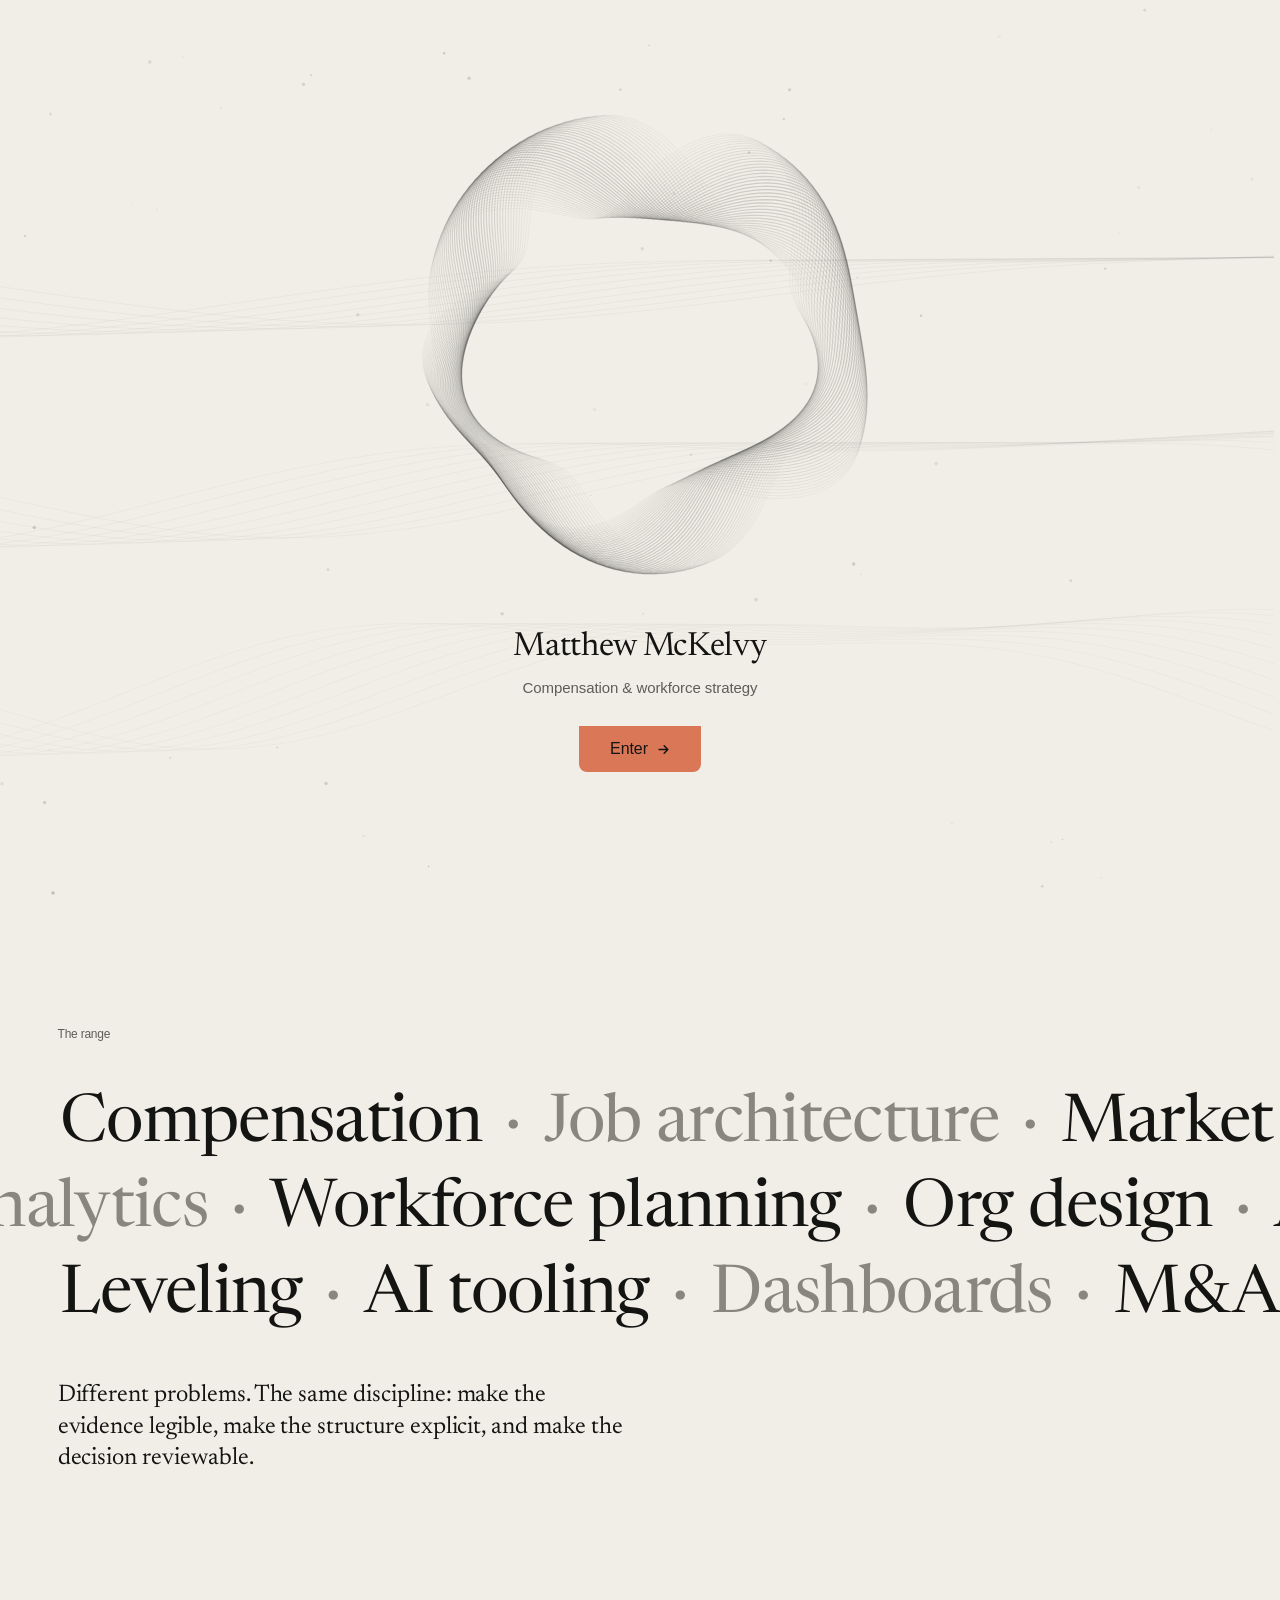
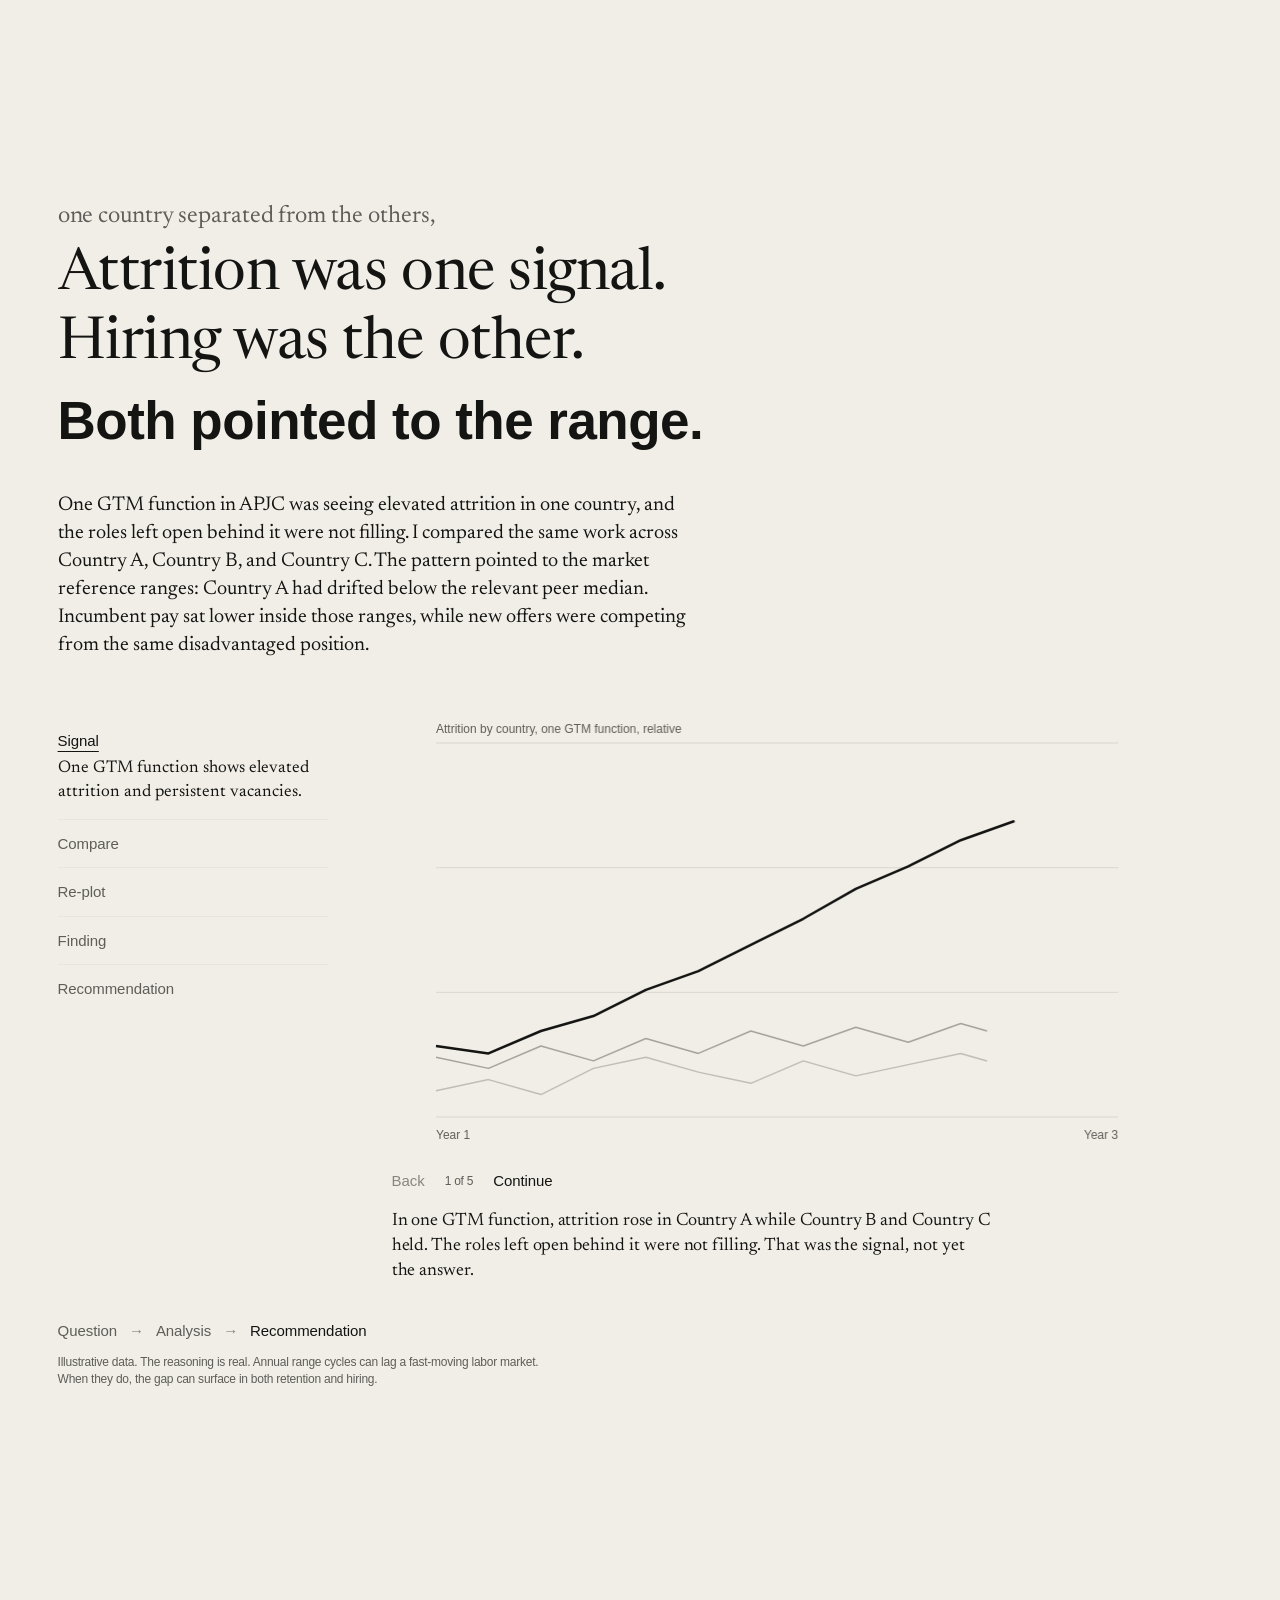
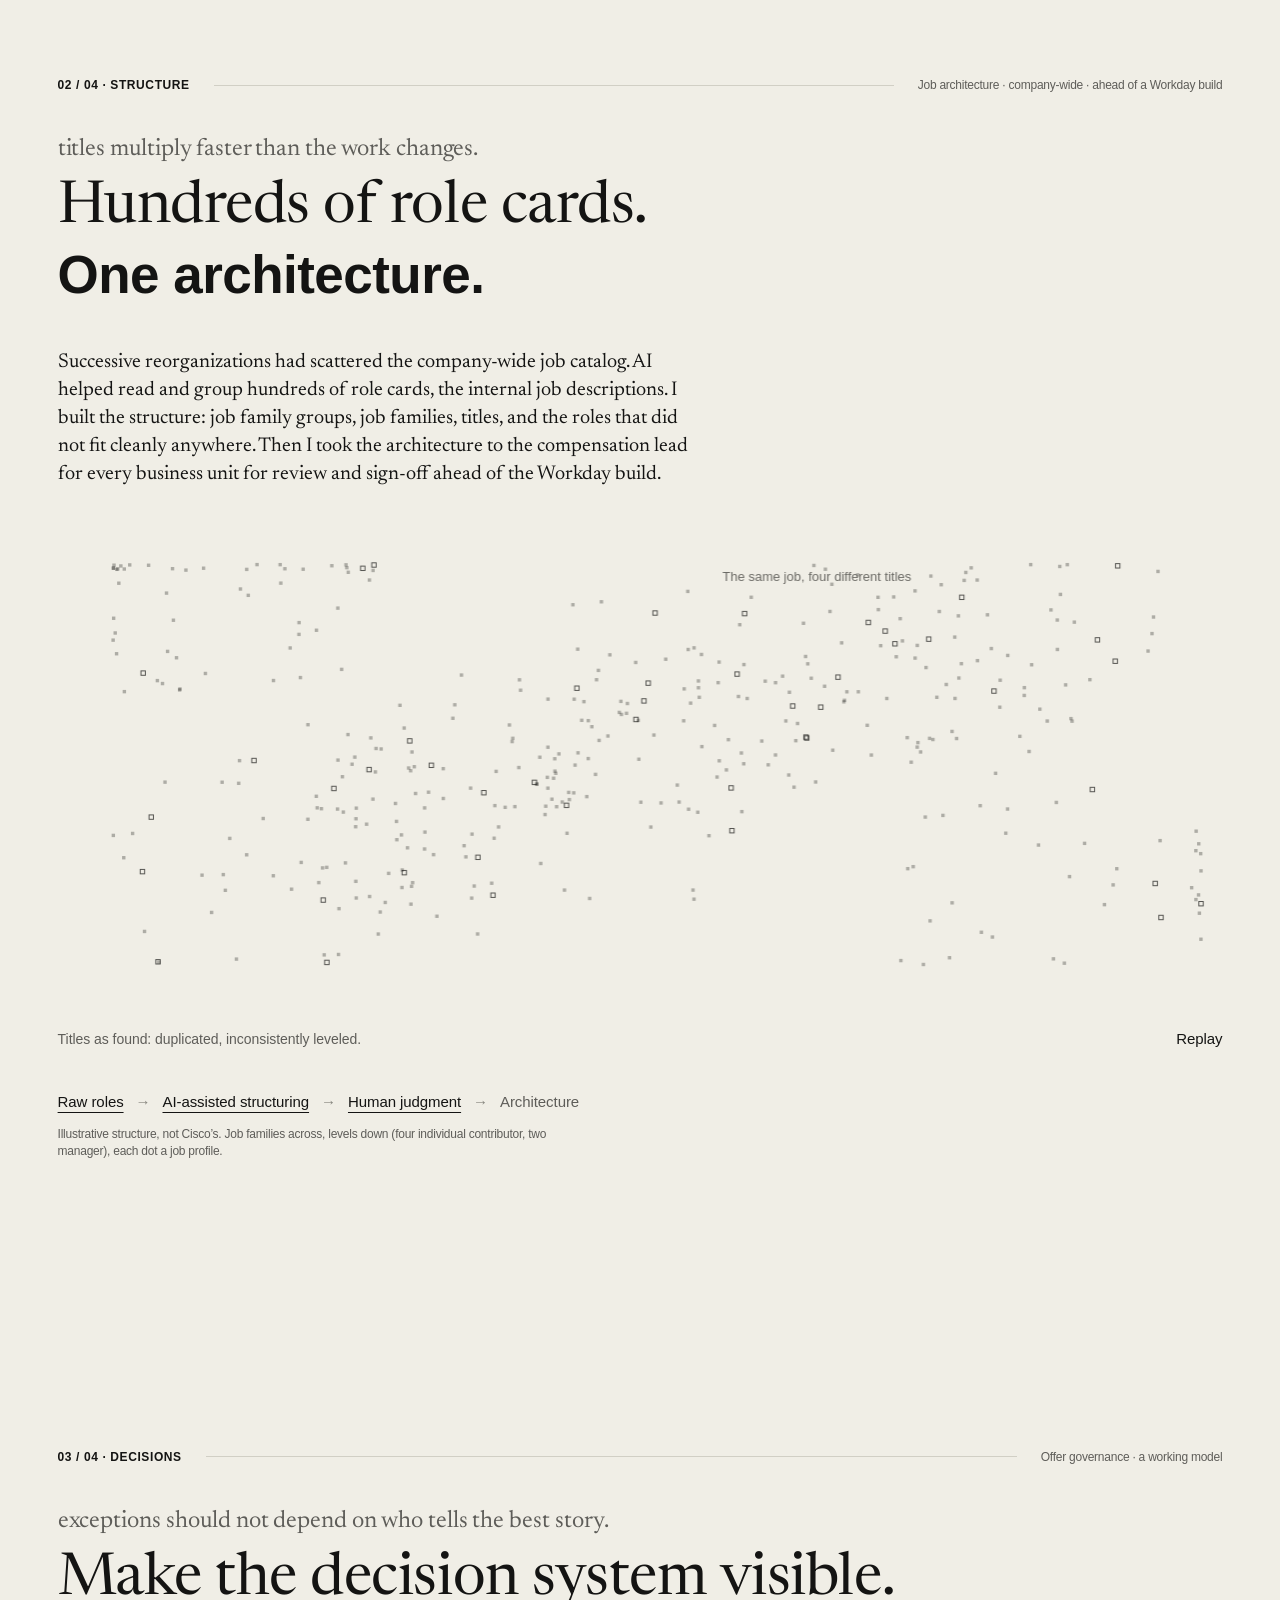
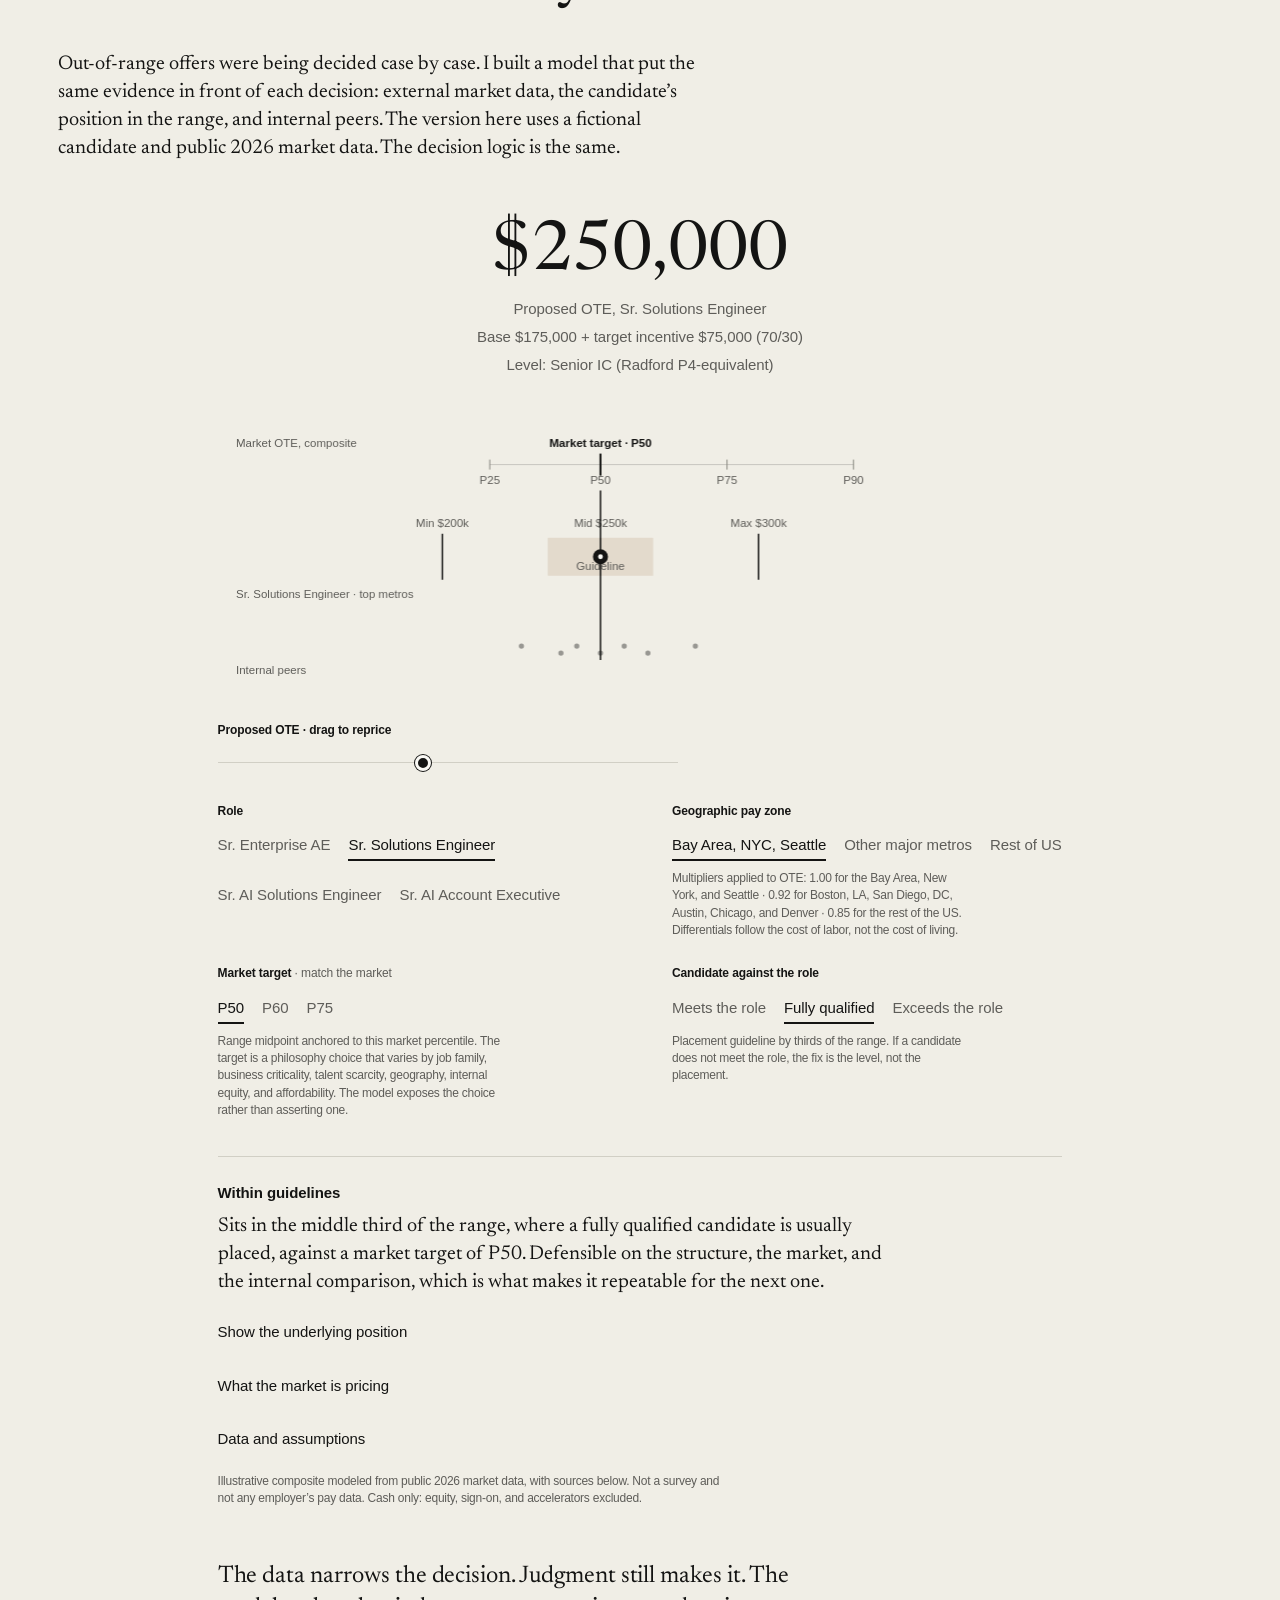
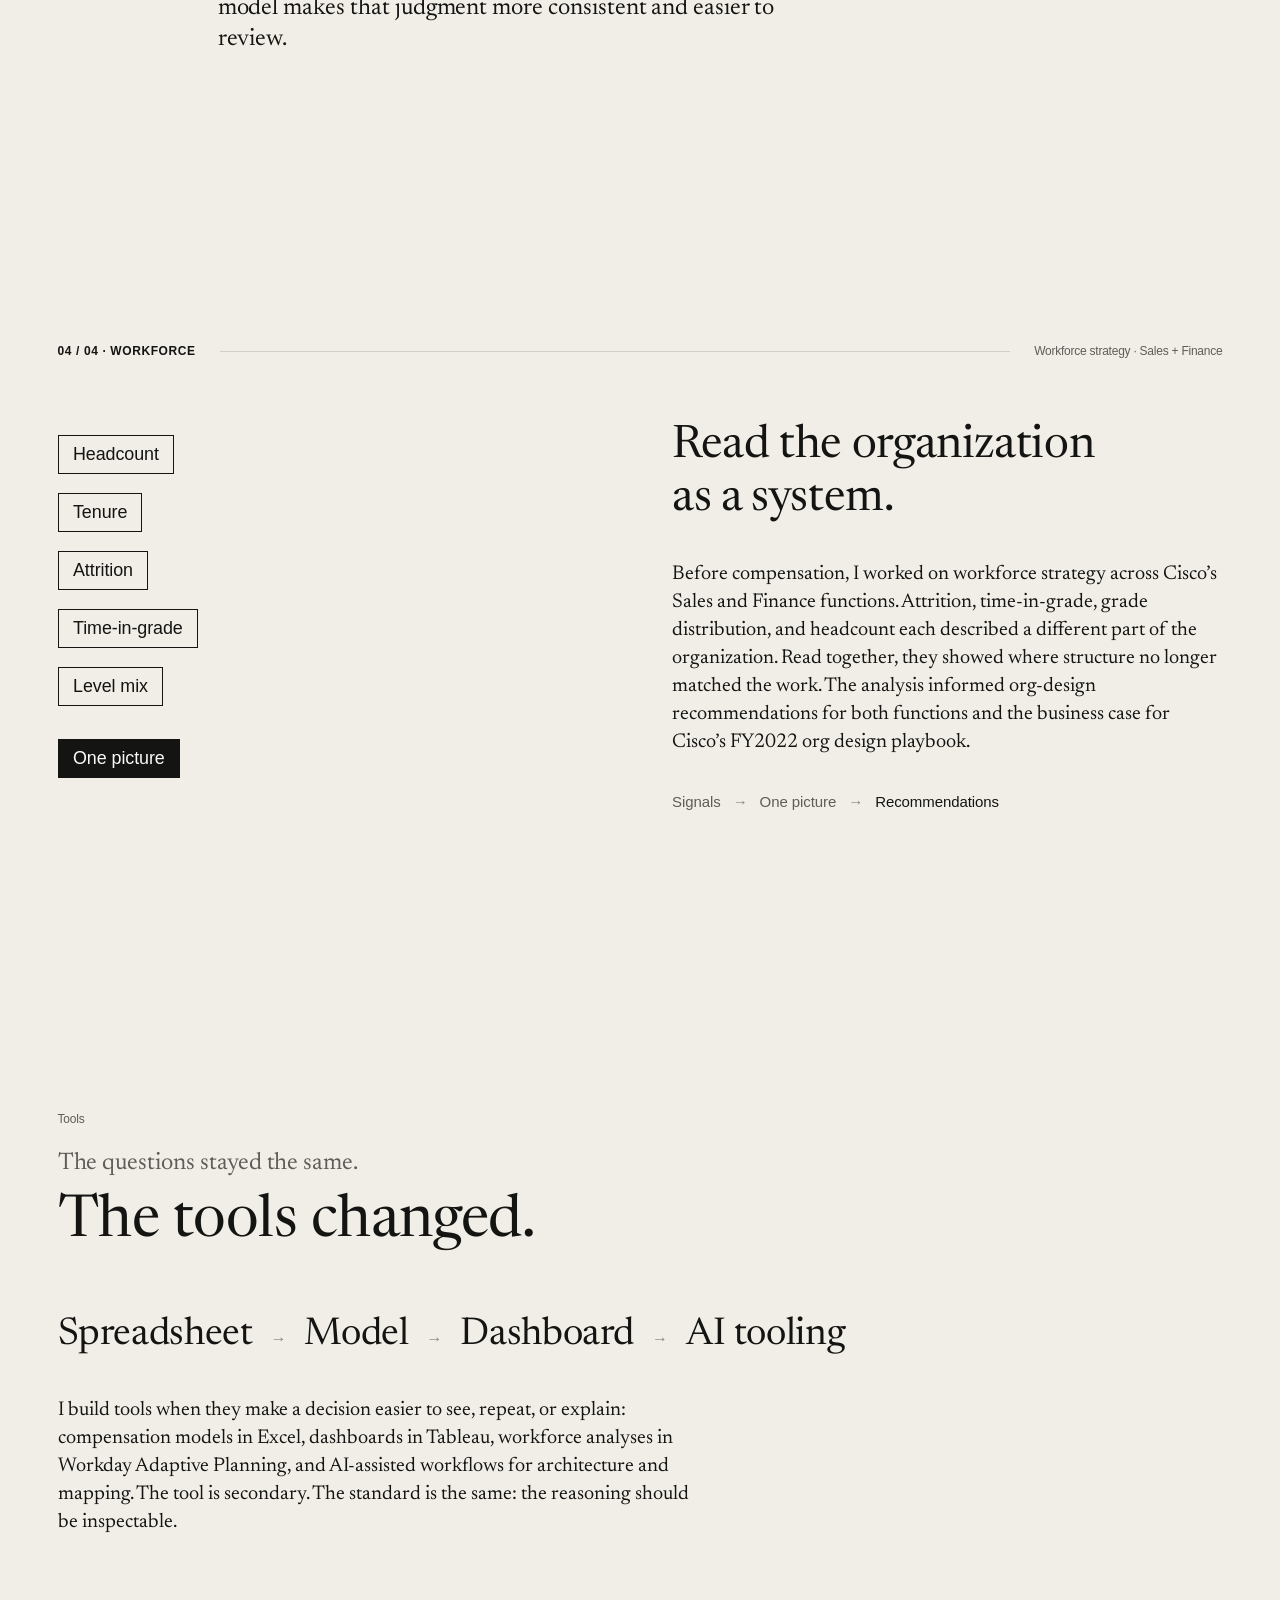
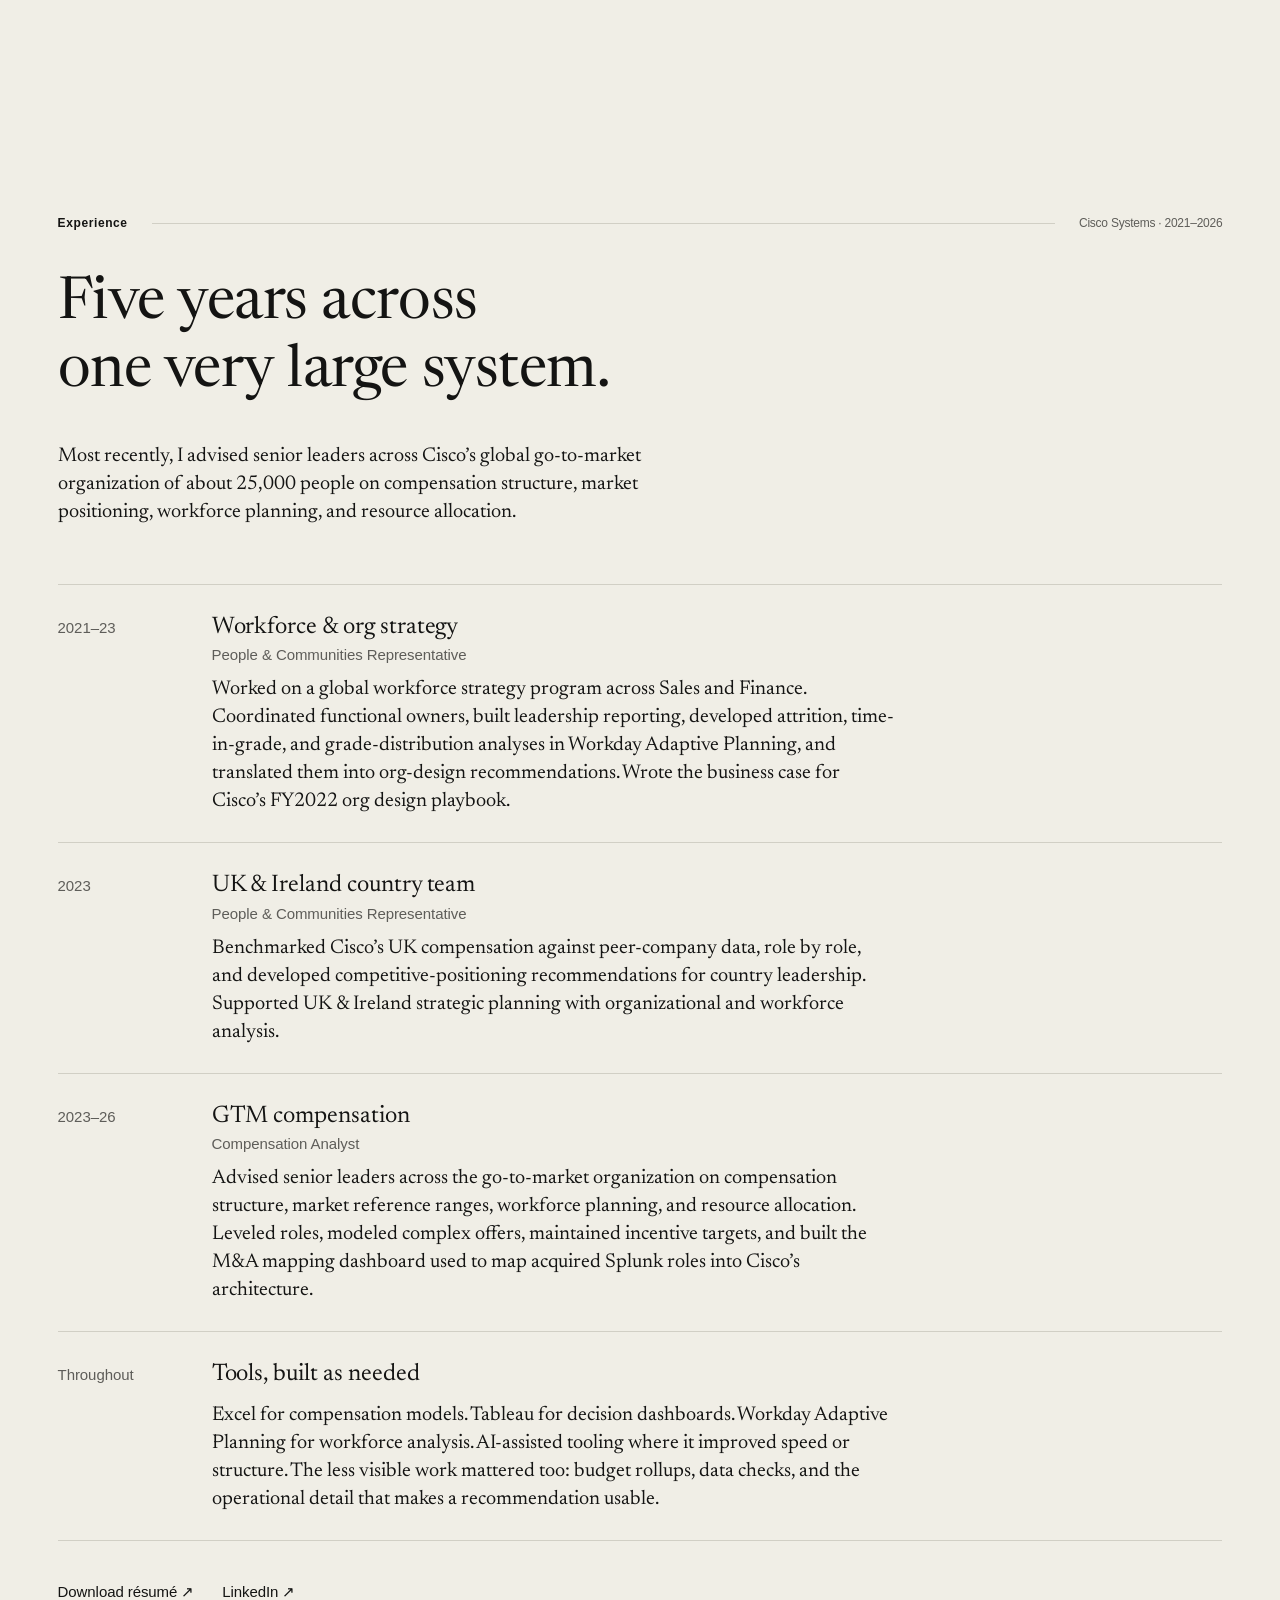
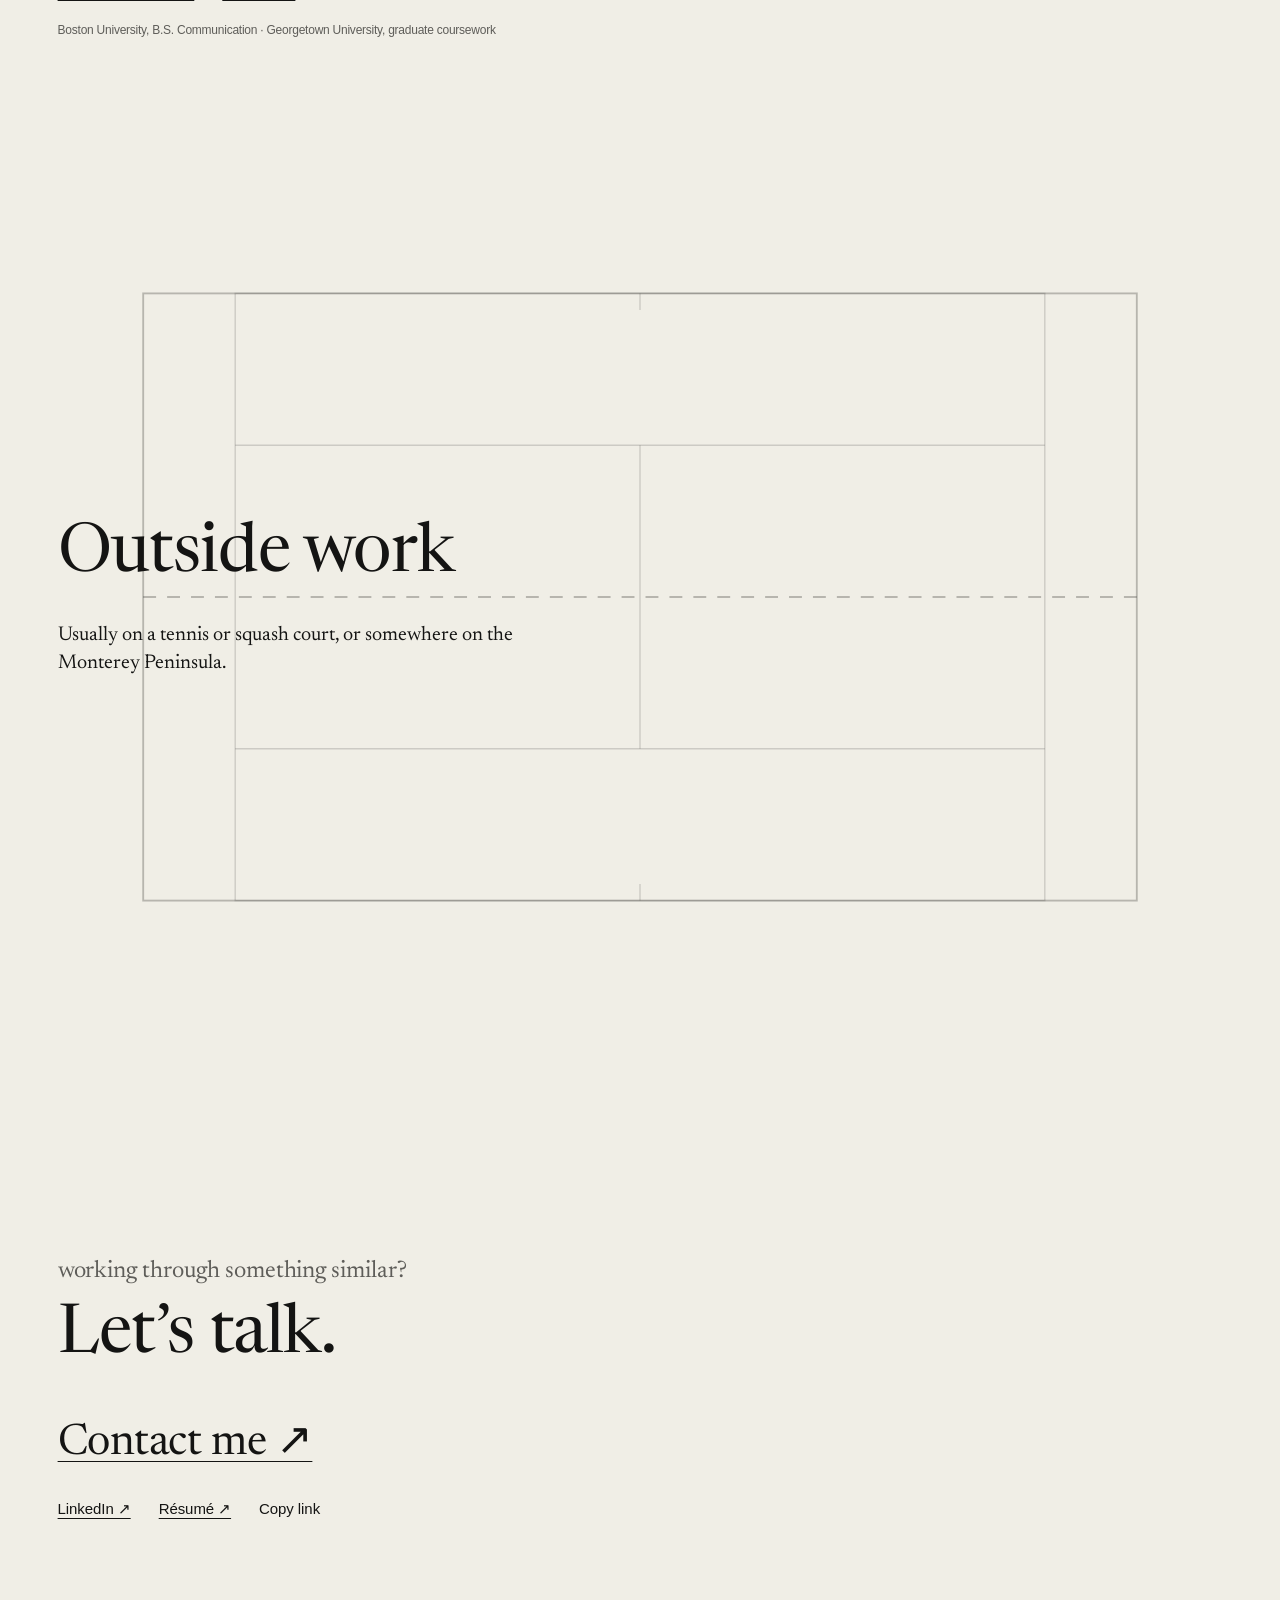
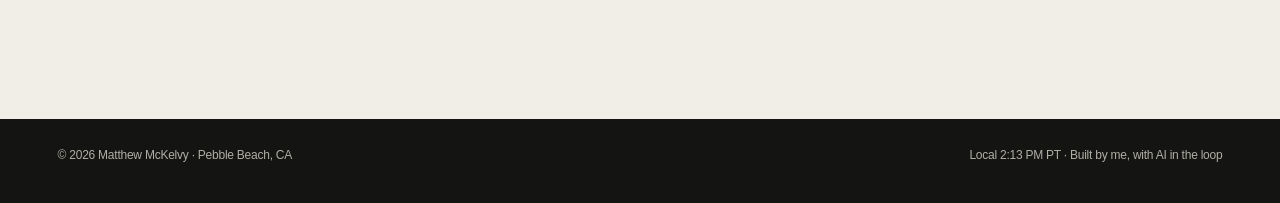
==== commit 63d1ca1c: "v9: art-directed quietly, in the Anthropic idiom Same site, same section order, layout, instruments," ====
--- a/index.html
+++ b/index.html
@@ -4,31 +4,31 @@
   <meta charset="utf-8">
   <meta name="viewport" content="width=device-width, initial-scale=1, viewport-fit=cover">
   <title>Matthew McKelvy · Compensation &amp; Workforce Strategy</title>
-  <meta name="description" content="I work on what work is worth. Compensation, job architecture, and the tools behind pay decisions, most recently for Cisco's go-to-market organization of about 25,000 people.">
+  <meta name="description" content="I work on the systems behind what work is worth: compensation strategy, workforce design, and the analytical systems behind hiring and pay decisions, most recently across Cisco's global go-to-market organization of about 25,000 people.">
   <link rel="canonical" href="https://mattmckelvy.com/">
   <meta name="color-scheme" content="light">
-  <meta name="theme-color" content="#F6F3EC">
+  <meta name="theme-color" content="#F0EEE6">
 
   <meta property="og:type" content="website">
   <meta property="og:site_name" content="Matthew McKelvy">
   <meta property="og:title" content="Matthew McKelvy · Compensation &amp; Workforce Strategy">
-  <meta property="og:description" content="I work on what work is worth.">
+  <meta property="og:description" content="I work on the systems behind what work is worth.">
   <meta property="og:url" content="https://mattmckelvy.com/">
-  <meta property="og:image" content="https://mattmckelvy.com/og.png?v=6">
+  <meta property="og:image" content="https://mattmckelvy.com/og.png?v=7">
   <meta property="og:image:width" content="1200">
   <meta property="og:image:height" content="630">
   <meta name="twitter:card" content="summary_large_image">
   <meta name="twitter:title" content="Matthew McKelvy · Compensation &amp; Workforce Strategy">
-  <meta name="twitter:description" content="I work on what work is worth.">
-  <meta name="twitter:image" content="https://mattmckelvy.com/og.png?v=6">
-
-  <link rel="icon" type="image/svg+xml" href="favicon.svg?v=3">
-  <link rel="apple-touch-icon" href="apple-touch-icon.png?v=3">
+  <meta name="twitter:description" content="I work on the systems behind what work is worth.">
+  <meta name="twitter:image" content="https://mattmckelvy.com/og.png?v=7">
+
+  <link rel="icon" type="image/svg+xml" href="favicon.svg?v=4">
+  <link rel="apple-touch-icon" href="apple-touch-icon.png?v=4">
   <link rel="preconnect" href="https://fonts.googleapis.com">
   <link rel="preconnect" href="https://fonts.gstatic.com" crossorigin>
-  <link href="https://fonts.googleapis.com/css2?family=Archivo:wght@500;600;700;800;900&family=Instrument+Serif:ital@0;1&display=swap" rel="stylesheet">
-  <link rel="stylesheet" href="css/site.css?v=23">
-  <link rel="stylesheet" href="css/portal.css?v=5">
+  <link href="https://fonts.googleapis.com/css2?family=Newsreader:opsz,wght@6..72,400;6..72,500&display=swap" rel="stylesheet">
+  <link rel="stylesheet" href="css/site.css?v=24">
+  <link rel="stylesheet" href="css/portal.css?v=7">
   <script>document.documentElement.className += " js";</script>
 
   <script type="application/ld+json">
@@ -93,19 +93,18 @@
   <div class="container">
     <p class="k id-tag reveal">Matthew McKelvy · Compensation &amp; workforce strategy</p>
 
-    <h1 class="id-comp giant reveal-group" aria-label="I work on what work is worth.">
-      <span class="ml id-line"><span><em class="serif-i id-conn">I work on&nbsp;</em>WHAT WORK</span></span>
-      <span class="ml id-line"><span>IS WORTH.</span></span>
+    <h1 class="id-comp giant reveal-group">
+      <span class="ml id-line"><span>I work on the systems</span></span>
+      <span class="ml id-line"><span>behind what work is worth.</span></span>
     </h1>
 
-    <p class="support id-sub reveal">Compensation and workforce strategy, most recently as a compensation
-      analyst advising senior leaders across Cisco&rsquo;s go-to-market organization of about
-      25,000 people. I came for the spreadsheets and stayed for the questions: every pay
-      decision turns out to be a question about how the organization really works, and I like
-      finding out.</p>
-
-    <p class="id-cta k reveal">
-      <a href="Matthew-McKelvy-Resume.pdf" download>Résumé ↗</a><span class="sep">·</span><a href="contact.html" target="_blank" rel="noopener">Contact</a>
+    <p class="support id-sub reveal">Most recently, I advised senior leaders across Cisco&rsquo;s global
+      go-to-market organization of about 25,000 people. My work sits across compensation strategy,
+      workforce design, and the analytical systems behind hiring and pay decisions.</p>
+
+    <p class="id-cta reveal">
+      <a class="btn btn-ivory" href="Matthew-McKelvy-Resume.pdf" download>Résumé ↗</a>
+      <a class="btn btn-clay" href="contact.html" target="_blank" rel="noopener">Contact</a>
     </p>
   </div>
   <p class="id-scroll" aria-hidden="true">See the work ↓</p>
@@ -116,14 +115,14 @@
   <div class="container range-head">
     <p class="cue reveal">The range</p>
   </div>
-  <div class="bands" id="bands" aria-label="Compensation. Job architecture. Market pricing. Offers. Analytics. Workforce planning. Org design. Attrition. Leveling. AI tooling. Dashboards. M&amp;A mapping.">
-    <div class="band" data-speed="-0.16" aria-hidden="true">COMPENSATION<span class="sep">·</span><span class="out">JOB&nbsp;ARCHITECTURE</span><span class="sep">·</span>MARKET&nbsp;PRICING<span class="sep">·</span><span class="blue">OFFERS</span><span class="sep">·</span>COMPENSATION<span class="sep">·</span><span class="out">JOB&nbsp;ARCHITECTURE</span><span class="sep">·</span>MARKET&nbsp;PRICING<span class="sep">·</span></div>
-    <div class="band" data-speed="0.12" aria-hidden="true"><span class="out">ANALYTICS</span><span class="sep">·</span>WORKFORCE&nbsp;PLANNING<span class="sep">·</span><span class="blue">ORG&nbsp;DESIGN</span><span class="sep">·</span>ATTRITION<span class="sep">·</span><span class="out">ANALYTICS</span><span class="sep">·</span>WORKFORCE&nbsp;PLANNING<span class="sep">·</span>ATTRITION<span class="sep">·</span></div>
-    <div class="band" data-speed="-0.09" aria-hidden="true">LEVELING<span class="sep">·</span><span class="blue">AI&nbsp;TOOLING</span><span class="sep">·</span><span class="out">DASHBOARDS</span><span class="sep">·</span>M&amp;A&nbsp;MAPPING<span class="sep">·</span>LEVELING<span class="sep">·</span><span class="blue">AI&nbsp;TOOLING</span><span class="sep">·</span><span class="out">DASHBOARDS</span><span class="sep">·</span></div>
+  <div class="bands" id="bands" role="img" aria-label="Compensation. Job architecture. Market pricing. Offers. Analytics. Workforce planning. Org design. Attrition. Leveling. AI tooling. Dashboards. M&amp;A mapping.">
+    <div class="band" data-speed="-0.16" aria-hidden="true">Compensation<span class="sep">·</span><span class="soft">Job&nbsp;architecture</span><span class="sep">·</span>Market&nbsp;pricing<span class="sep">·</span>Offers<span class="sep">·</span>Compensation<span class="sep">·</span><span class="soft">Job&nbsp;architecture</span><span class="sep">·</span>Market&nbsp;pricing<span class="sep">·</span></div>
+    <div class="band" data-speed="0.12" aria-hidden="true"><span class="soft">Analytics</span><span class="sep">·</span>Workforce&nbsp;planning<span class="sep">·</span>Org&nbsp;design<span class="sep">·</span>Attrition<span class="sep">·</span><span class="soft">Analytics</span><span class="sep">·</span>Workforce&nbsp;planning<span class="sep">·</span>Attrition<span class="sep">·</span></div>
+    <div class="band" data-speed="-0.09" aria-hidden="true">Leveling<span class="sep">·</span>AI&nbsp;tooling<span class="sep">·</span><span class="soft">Dashboards</span><span class="sep">·</span>M&amp;A&nbsp;mapping<span class="sep">·</span>Leveling<span class="sep">·</span>AI&nbsp;tooling<span class="sep">·</span><span class="soft">Dashboards</span><span class="sep">·</span></div>
   </div>
   <div class="container range-foot">
-    <p class="support reveal">Different problems, one habit: get the evidence right, put it in a
-      structure someone else can check, then make the call. <b>In that order, on the good days.</b></p>
+    <p class="statement reveal">Different problems. The same discipline: make the evidence legible,
+      make the structure explicit, and make the decision reviewable.</p>
   </div>
 </section>
 
@@ -131,35 +130,34 @@
 <section class="scene" id="work">
   <div class="container">
     <p class="p-meta reveal">
-      <span class="k"><span class="idx">01 / 04</span>&nbsp;&nbsp;SIGNAL</span>
+      <span class="k k-lead"><span class="idx">01 / 04</span> · SIGNAL</span>
       <span class="rule"></span>
-      <span class="k quiet">Market pricing · Cisco GTM</span>
-    </p>
-    <p class="conn reveal">nobody resigns over a midpoint,</p>
-    <h2 class="giant-2 p-head reveal-group" style="margin-top:10px">
-      <span class="ml"><span>ATTRITION</span></span>
-      <span class="ml"><span>WAS THE</span></span>
-      <span class="ml"><span><span class="out">SIGNAL.</span></span></span>
-    </h2>
-    <p class="giant-2 p-reveal reveal"><span class="blue">TRACED TO THE RANGE.</span></p>
-    <p class="support p-sub reveal">One region kept losing people, across go-to-market, operations,
-      and engineering at once, and the open roles behind them were not filling. The market
-      reference ranges for those roles had quietly drifted below the peer median. Pay and offers
-      both live inside the range, so the people had drifted below market and the offers were
-      losing to it.</p>
+      <span class="k quiet">Market pricing · one APJC GTM function</span>
+    </p>
+    <p class="conn reveal">one country separated from the others,</p>
+    <h2 class="giant-2 p-head reveal-group">
+      <span class="ml"><span>Attrition was one signal.</span></span>
+      <span class="ml"><span>Hiring was the other.</span></span>
+    </h2>
+    <p class="giant-2 p-reveal reveal"><span class="decl">Both pointed to the range.</span></p>
+    <p class="support p-sub reveal">One GTM function in APJC was seeing elevated attrition in one
+      country, and the roles left open behind it were not filling. I compared the same work across
+      Country A, Country B, and Country C. The pattern pointed to the market reference ranges:
+      Country A had drifted below the relevant peer median. Incumbent pay sat lower inside those
+      ranges, while new offers were competing from the same disadvantaged position.</p>
 
     <div class="p-body reveal">
       <div class="drift">
         <ol class="drift-steps" id="driftSteps">
-          <li data-step="0"><b>Signal</b><span>One region separates from the others.</span></li>
-          <li data-step="1"><b>Pattern</b><span>Go-to-market, operations, and engineering, all in one geography.</span></li>
-          <li data-step="2"><b>Re-plot</b><span>Range midpoints against the peer median.</span></li>
-          <li data-step="3"><b>Finding</b><span>The ranges had drifted below the peer median.</span></li>
-          <li data-step="4"><b>Recommendation</b><span>Recalibrate the ranges, then review the people inside them.</span></li>
+          <li data-step="0"><b>Signal</b><span>One GTM function shows elevated attrition and persistent vacancies.</span></li>
+          <li data-step="1"><b>Compare</b><span>Same work, Country A vs. Country B vs. Country C.</span></li>
+          <li data-step="2"><b>Re-plot</b><span>Range midpoints against the relevant peer-market median.</span></li>
+          <li data-step="3"><b>Finding</b><span>Country A&rsquo;s ranges had drifted below market.</span></li>
+          <li data-step="4"><b>Recommendation</b><span>Recalibrate the ranges, then review incumbent positioning and hiring offers.</span></li>
         </ol>
         <div class="drift-stage">
           <div class="viz" id="driftCanvasHost"
-               data-fallback="A five-step investigation: attrition concentrates in one region across several functions and hiring there stalls, range midpoints are re-plotted against the peer median, the ranges have drifted below it, and the recommendation is to recalibrate them and review the people inside them."></div>
+               data-fallback="A five-step investigation inside APJC: in one GTM function, attrition rises in Country A and its open roles stop filling while Country B and Country C hold. Country A's range midpoints are re-plotted against the relevant peer-market median, the ranges have drifted below it, and the recommendation is to recalibrate them, then review incumbent positioning and hiring offers."></div>
           <div class="drift-nav">
             <button class="step-btn" id="driftPrev" type="button">Back</button>
             <span class="step-count" id="driftCount">1 of 5</span>
@@ -170,8 +168,8 @@
       </div>
     </div>
 
-    <p class="strip p-strip reveal">QUESTION <span class="a">→</span> ANALYSIS <span class="a">→</span> <span class="hot">RECOMMENDATION</span></p>
-    <p class="note p-note reveal">Illustrative data. The reasoning is real. Structure adjustments move ranges on an annual cycle, a fast-moving labor market outruns them, and the gap compounds.</p>
+    <p class="strip p-strip reveal">Question <span class="a">→</span> Analysis <span class="a">→</span> <span class="hot">Recommendation</span></p>
+    <p class="note p-note reveal">Illustrative data. The reasoning is real. Annual range cycles can lag a fast-moving labor market. When they do, the gap can surface in both retention and hiring.</p>
   </div>
 </section>
 
@@ -179,25 +177,24 @@
 <section class="scene" id="structure">
   <div class="container">
     <p class="p-meta reveal">
-      <span class="k"><span class="idx">02 / 04</span>&nbsp;&nbsp;STRUCTURE</span>
+      <span class="k k-lead"><span class="idx">02 / 04</span> · STRUCTURE</span>
       <span class="rule"></span>
-      <span class="k quiet">Job architecture · ahead of a Workday build</span>
-    </p>
-    <p class="conn reveal">titles multiply faster than jobs do,</p>
-    <h2 class="giant-2 p-head reveal-group" style="margin-top:10px">
-      <span class="ml"><span>HUNDREDS</span></span>
-      <span class="ml"><span>OF TITLES.</span></span>
-      <span class="ml"><span><span class="blue">ONE</span> <span class="out">ARCHITECTURE.</span></span></span>
-    </h2>
-    <p class="support p-sub reveal">Successive reorganizations had scattered the go-to-market job
-      catalog. AI did the reading across hundreds of role cards, the internal job descriptions.
-      <b>I did the structuring</b>: job family groups, job families, and titles, plus the roles that
-      refused to fit anywhere, then took it to the compensation lead in every business unit for
-      sign-off ahead of the Workday build.</p>
+      <span class="k quiet">Job architecture · company-wide · ahead of a Workday build</span>
+    </p>
+    <p class="conn reveal">titles multiply faster than the work changes.</p>
+    <h2 class="giant-2 p-head reveal-group">
+      <span class="ml"><span>Hundreds of role cards.</span></span>
+      <span class="ml"><span><span class="decl">One architecture.</span></span></span>
+    </h2>
+    <p class="support p-sub reveal">Successive reorganizations had scattered the company-wide job
+      catalog. AI helped read and group hundreds of role cards, the internal job descriptions.
+      I built the structure: job family groups, job families, titles, and the roles that did not
+      fit cleanly anywhere. Then I took the architecture to the compensation lead for every business
+      unit for review and sign-off ahead of the Workday build.</p>
 
     <div class="p-body reveal">
       <div class="viz arch-viz" id="archCanvasHost"
-           data-fallback="Scattered role titles resolve into an ordered lattice of job families and levels."></div>
+           data-fallback="Scattered role titles from across the company resolve into an ordered lattice of job families and levels."></div>
       <div class="arch-bar">
         <p class="viz-note" id="archCaption">Titles as found: duplicated, inconsistently leveled.</p>
         <button class="step-btn" id="archReplay" type="button">Replay</button>
@@ -205,33 +202,31 @@
     </div>
 
     <p class="arch-stages reveal" id="archStages">
-      <span class="st" data-st="0">RAW ROLES</span><span class="a">→</span>
-      <span class="st" data-st="1">AI-ASSISTED STRUCTURING</span><span class="a">→</span>
-      <span class="st" data-st="2">HUMAN JUDGMENT</span><span class="a">→</span>
-      <span class="st" data-st="3">ARCHITECTURE</span>
+      <span class="st" data-st="0">Raw roles</span><span class="a">→</span>
+      <span class="st" data-st="1">AI-assisted structuring</span><span class="a">→</span>
+      <span class="st" data-st="2">Human judgment</span><span class="a">→</span>
+      <span class="st" data-st="3">Architecture</span>
     </p>
     <p class="note p-note reveal">Illustrative structure, not Cisco&rsquo;s. Job families across, levels down (four individual contributor, two manager), each dot a job profile.</p>
   </div>
 </section>
 
-<!-- ================= 03 / DECISIONS (dark) ================= -->
-<section class="scene scene-dark" id="decisions">
+<!-- ================= 03 / DECISIONS (raised ivory) ================= -->
+<section class="scene scene-raised" id="decisions">
   <div class="container">
     <p class="p-meta reveal">
-      <span class="k"><span class="idx" style="color:#FFB340">03 / 04</span>&nbsp;&nbsp;DECISIONS</span>
+      <span class="k k-lead"><span class="idx">03 / 04</span> · DECISIONS</span>
       <span class="rule"></span>
-      <span class="k">Offer governance · a working model</span>
-    </p>
-    <p class="conn reveal">every exception arrives with an excellent story,</p>
-    <h2 class="giant-2 p-head reveal-group" style="margin-top:10px">
-      <span class="ml"><span>BUILD</span></span>
-      <span class="ml"><span>THE <span class="out">SYSTEM.</span></span></span>
-    </h2>
-    <p class="support p-sub reveal">Out-of-range offers were being argued case by case. This is
-      <b>modeled on the tool I built</b> so the same question got the same treatment every time:
-      external market data, the candidate&rsquo;s position in the range, and internal peers in one
-      view, with a fictional candidate and public 2026 market data. Pick a role, drag the number,
-      and argue with it.</p>
+      <span class="k quiet">Offer governance · a working model</span>
+    </p>
+    <p class="conn reveal">exceptions should not depend on who tells the best story.</p>
+    <h2 class="giant-2 p-head reveal-group">
+      <span class="ml"><span>Make the decision system visible.</span></span>
+    </h2>
+    <p class="support p-sub reveal">Out-of-range offers were being decided case by case. I built a
+      model that put the same evidence in front of each decision: external market data, the
+      candidate&rsquo;s position in the range, and internal peers. The version here uses a fictional
+      candidate and public 2026 market data. The decision logic is the same.</p>
   </div>
 
   <div class="container lab">
@@ -324,8 +319,8 @@
         and accelerators excluded.</p>
     </div>
 
-    <p class="outcome on-dark reveal">The data narrows the decision. <b>Judgment still makes it.</b>
-      The model just makes the judgment easier to review, and harder to make two different ways.</p>
+    <p class="outcome statement reveal">The data narrows the decision. Judgment still makes it.
+      The model makes that judgment more consistent and easier to review.</p>
   </div>
 </section>
 
@@ -333,57 +328,55 @@
 <section class="scene" id="organizations">
   <div class="container">
     <p class="p-meta reveal">
-      <span class="k"><span class="idx">04 / 04</span>&nbsp;&nbsp;WORKFORCE</span>
+      <span class="k k-lead"><span class="idx">04 / 04</span> · WORKFORCE</span>
       <span class="rule"></span>
       <span class="k quiet">Workforce strategy · Sales + Finance</span>
     </p>
 
     <div class="org" id="org">
-      <div class="org-stage" id="orgStage" aria-label="Headcount, tenure, attrition, time-in-grade and level-mix signals converging into one picture.">
-        <span class="org-word" data-w="0">HEADCOUNT</span>
-        <span class="org-word" data-w="1">TENURE</span>
-        <span class="org-word" data-w="2">ATTRITION</span>
-        <span class="org-word" data-w="3">TIME-IN-GRADE</span>
-        <span class="org-word" data-w="4">LEVEL MIX</span>
-        <span class="org-word hot" data-w="5">ONE PICTURE</span>
+      <div class="org-stage" id="orgStage" role="img" aria-label="Headcount, tenure, attrition, time-in-grade and level-mix signals converging into one picture.">
+        <span class="org-word" data-w="0">Headcount</span>
+        <span class="org-word" data-w="1">Tenure</span>
+        <span class="org-word" data-w="2">Attrition</span>
+        <span class="org-word" data-w="3">Time-in-grade</span>
+        <span class="org-word" data-w="4">Level mix</span>
+        <span class="org-word hot" data-w="5">One picture</span>
       </div>
       <div>
         <h2 class="giant-2 p-head reveal-group">
-          <span class="ml"><span>WHAT IS THE</span></span>
-          <span class="ml"><span>ORGANIZATION</span></span>
-          <span class="ml"><span>TELLING US?</span></span>
+          <span class="ml"><span>Read the organization</span></span>
+          <span class="ml"><span>as a system.</span></span>
         </h2>
-        <p class="support p-sub reveal">Before compensation, I worked on the organization itself: a
-          global workforce strategy program across Cisco&rsquo;s Sales and Finance functions.
-          Attrition says who is leaving. Time-in-grade says who is waiting. Grade distribution says
-          whether the shape of the organization matches its work. Read together, they became org
-          design recommendations for both functions, and the business case for Cisco&rsquo;s FY2022
-          org design playbook, the guide leaders would use the next time they restructured.</p>
-        <p class="strip p-strip reveal">SIGNALS <span class="a">→</span> ONE PICTURE <span class="a">→</span> <span class="hot">RECOMMENDATIONS</span></p>
-      </div>
-    </div>
-  </div>
-</section>
-
-<!-- ================= EVOLUTION ================= -->
+        <p class="support p-sub reveal">Before compensation, I worked on workforce strategy across
+          Cisco&rsquo;s Sales and Finance functions. Attrition, time-in-grade, grade distribution, and
+          headcount each described a different part of the organization. Read together, they showed
+          where structure no longer matched the work. The analysis informed org-design
+          recommendations for both functions and the business case for Cisco&rsquo;s FY2022 org design
+          playbook.</p>
+        <p class="strip p-strip reveal">Signals <span class="a">→</span> One picture <span class="a">→</span> <span class="hot">Recommendations</span></p>
+      </div>
+    </div>
+  </div>
+</section>
+
+<!-- ================= TOOLS ================= -->
 <section class="s-evo" id="evolution">
   <div class="container">
-    <p class="cue reveal">The tools</p>
-    <p class="conn reveal" style="margin-top:22px">the questions stayed the same.</p>
-    <h2 class="giant-2 reveal-group" style="margin-top:8px">
-      <span class="ml"><span>THE TOOLS</span></span>
-      <span class="ml"><span>GOT <span class="out">BETTER.</span></span></span>
+    <p class="cue reveal">Tools</p>
+    <p class="conn reveal">The questions stayed the same.</p>
+    <h2 class="giant-2 reveal-group">
+      <span class="ml"><span>The tools changed.</span></span>
     </h2>
     <p class="evo-steps reveal" id="evoSteps" aria-label="Spreadsheet, then model, then dashboard, then AI tooling.">
-      <span class="w" data-e="0">SPREADSHEET</span><span class="a">→</span>
-      <span class="w" data-e="1">MODEL</span><span class="a">→</span>
-      <span class="w" data-e="2">DASHBOARD</span><span class="a">→</span>
-      <span class="w" data-e="3">AI&nbsp;TOOLING</span>
-    </p>
-    <p class="support evo-foot reveal">The offer exception model, the M&amp;A mapping dashboard, the
-      AI-assisted architecture refresh: each one built for a specific decision, <b>and only as
-      complicated as that decision required</b>. I enjoy building them more than a compensation
-      analyst probably should.</p>
+      <span class="w" data-e="0">Spreadsheet</span><span class="a">→</span>
+      <span class="w" data-e="1">Model</span><span class="a">→</span>
+      <span class="w" data-e="2">Dashboard</span><span class="a">→</span>
+      <span class="w" data-e="3">AI&nbsp;tooling</span>
+    </p>
+    <p class="support evo-foot reveal">I build tools when they make a decision easier to see, repeat,
+      or explain: compensation models in Excel, dashboards in Tableau, workforce analyses in Workday
+      Adaptive Planning, and AI-assisted workflows for architecture and mapping. The tool is
+      secondary. The standard is the same: the reasoning should be inspectable.</p>
   </div>
 </section>
 
@@ -391,37 +384,38 @@
 <section class="scene" id="experience">
   <div class="container">
     <p class="p-meta reveal">
-      <span class="k">Experience</span>
+      <span class="k k-lead">Experience</span>
       <span class="rule"></span>
       <span class="k quiet">Cisco Systems · 2021&ndash;2026</span>
     </p>
-    <h2 class="giant-2 p-head reveal-group" style="max-width:16ch">
-      <span class="ml"><span>FIVE YEARS</span></span>
-      <span class="ml"><span>INSIDE ONE VERY</span></span>
-      <span class="ml"><span><span class="out">LARGE</span> SYSTEM.</span></span>
-    </h2>
-    <p class="support p-sub reveal">Most recently a compensation analyst advising senior leaders across a
-      global go-to-market organization of <b>about <span class="bignum" id="bigCount" data-n="25000">25,000</span> people</b>.</p>
+    <h2 class="giant-2 p-head reveal-group">
+      <span class="ml"><span>Five years across</span></span>
+      <span class="ml"><span>one very large system.</span></span>
+    </h2>
+    <p class="support p-sub reveal">Most recently, I advised senior leaders across Cisco&rsquo;s global
+      go-to-market organization of about <span class="bignum" id="bigCount" data-n="25000">25,000</span>
+      people on compensation structure, market positioning, workforce planning, and resource
+      allocation.</p>
 
     <div class="exp-rows reveal">
       <div class="exp-row">
         <span class="exp-when">2021&ndash;23</span>
         <div class="exp-what">
           <b>Workforce &amp; org strategy <span class="ttl">People &amp; Communities Representative</span></b>
-          <p>Ran a global workforce strategy program across Sales and Finance: coordinated the
-            functional owners, built the leadership reporting, and shaped the org design
-            recommendations for both. Built the attrition, time-in-grade, and grade-distribution
-            analyses behind them in Workday Adaptive Planning, presented the findings to leadership
-            company-wide, and wrote the business case for the FY2022 org design playbook.</p>
+          <p>Worked on a global workforce strategy program across Sales and Finance. Coordinated
+            functional owners, built leadership reporting, developed attrition, time-in-grade, and
+            grade-distribution analyses in Workday Adaptive Planning, and translated them into
+            org-design recommendations. Wrote the business case for Cisco&rsquo;s FY2022 org design
+            playbook.</p>
         </div>
       </div>
       <div class="exp-row">
         <span class="exp-when">2023</span>
         <div class="exp-what">
           <b>UK &amp; Ireland country team <span class="ttl">People &amp; Communities Representative</span></b>
-          <p>Benchmarked Cisco&rsquo;s UK pay against peer-company data, role by role, and took the
-            competitive-positioning recommendations to country leadership. Ran the organizational
-            and workforce analyses behind UK &amp; Ireland strategic planning.</p>
+          <p>Benchmarked Cisco&rsquo;s UK compensation against peer-company data, role by role, and
+            developed competitive-positioning recommendations for country leadership. Supported
+            UK &amp; Ireland strategic planning with organizational and workforce analysis.</p>
         </div>
       </div>
       <div class="exp-row">
@@ -429,18 +423,19 @@
         <div class="exp-what">
           <b>GTM compensation <span class="ttl">Compensation Analyst</span></b>
           <p>Advised senior leaders across the go-to-market organization on compensation structure,
-            workforce planning, and resource allocation. Leveled roles, modeled complex offers,
-            maintained market reference ranges and incentive targets, and built the M&amp;A mapping
-            dashboard leaders used to map acquired Splunk roles into Cisco&rsquo;s architecture.</p>
+            market reference ranges, workforce planning, and resource allocation. Leveled roles,
+            modeled complex offers, maintained incentive targets, and built the M&amp;A mapping
+            dashboard used to map acquired Splunk roles into Cisco&rsquo;s architecture.</p>
         </div>
       </div>
       <div class="exp-row">
         <span class="exp-when">Throughout</span>
         <div class="exp-what">
           <b>Tools, built as needed</b>
-          <p>Compensation models in Excel, dashboards in Tableau, workforce analyses in Workday
-            Adaptive Planning, and lately AI-assisted tool building. Also the unglamorous parts,
-            like compensation budget rollups at the VP and SVP level, done carefully.</p>
+          <p>Excel for compensation models. Tableau for decision dashboards. Workday Adaptive
+            Planning for workforce analysis. AI-assisted tooling where it improved speed or
+            structure. The less visible work mattered too: budget rollups, data checks, and the
+            operational detail that makes a recommendation usable.</p>
         </div>
       </div>
     </div>
@@ -454,7 +449,7 @@
   </div>
 </section>
 
-<!-- ================= HUMAN — full-bleed blue ================= -->
+<!-- ================= OUTSIDE WORK, on oat ================= -->
 <section class="s-human" id="about">
   <div class="court" aria-hidden="true">
     <svg viewBox="0 0 1440 900" preserveAspectRatio="xMidYMid slice">
@@ -469,13 +464,11 @@
     </svg>
   </div>
   <div class="container">
-    <p class="cue reveal">Off the clock</p>
-    <h2 class="giant reveal-group" style="margin-top:22px">
-      <span class="ml"><span>STILL</span></span>
-      <span class="ml"><span><span class="out">COMPETING.</span></span></span>
-    </h2>
-    <p class="support reveal" style="margin-top:26px">Usually somewhere between a squash court,
-      a tennis court, and the Monterey Peninsula. Occasionally winning.</p>
+    <h2 class="giant reveal-group">
+      <span class="ml"><span>Outside work</span></span>
+    </h2>
+    <p class="support reveal">Usually on a tennis or squash court, or somewhere on the Monterey
+      Peninsula.</p>
   </div>
 </section>
 
@@ -483,9 +476,8 @@
 <section class="s-contact" id="contact">
   <div class="container">
     <p class="conn reveal">working through something similar?</p>
-    <h2 class="giant reveal-group" style="margin-top:10px">
-      <span class="ml"><span>LET&rsquo;S</span></span>
-      <span class="ml"><span>TALK<span class="blue">.</span></span></span>
+    <h2 class="giant reveal-group">
+      <span class="ml"><span>Let&rsquo;s talk.</span></span>
     </h2>
     <p class="contact-mail reveal"><a href="contact.html" target="_blank" rel="noopener">Contact me ↗</a></p>
     <p class="contact-row reveal">
@@ -494,9 +486,11 @@
       <button class="link-btn" type="button" id="copyLink">Copy link</button>
     </p>
   </div>
-  <footer class="foot container">
-    <p>© 2026 Matthew McKelvy · Pebble Beach, CA</p>
-    <p><span id="ptTime"></span> · Built by me, with AI in the loop</p>
+  <footer class="foot">
+    <div class="container foot-inner">
+      <p>© 2026 Matthew McKelvy · Pebble Beach, CA</p>
+      <p><span id="ptTime"></span> · Built by me, with AI in the loop</p>
+    </div>
   </footer>
 </section>
 
@@ -510,13 +504,13 @@
   </div>
 </div>
 
-<script src="js/site.js?v=23" defer></script>
-<script src="js/instruments.js?v=21" defer></script>
-<script src="js/drift.js?v=23" defer></script>
-<script src="js/arch.js?v=20" defer></script>
+<script src="js/site.js?v=24" defer></script>
+<script src="js/instruments.js?v=22" defer></script>
+<script src="js/drift.js?v=24" defer></script>
+<script src="js/arch.js?v=21" defer></script>
 <script src="js/offer-data.js?v=4" defer></script>
-<script src="js/lab.js?v=25" defer></script>
-<script src="js/portal.js?v=5" defer></script>
+<script src="js/lab.js?v=26" defer></script>
+<script src="js/portal.js?v=7" defer></script>
 <script data-goatcounter="https://stanhope.goatcounter.com/count" async src="https://gc.zgo.at/count.js"></script>
 </body>
 </html>
--- a/css/site.css
+++ b/css/site.css
@@ -0,0 +1,663 @@
+/* ============================================================
+   MATTMCKELVY.COM v9, the same site, quietly art-directed.
+   Ivory canvas, an editorial serif for the voice, a neutral sans
+   for UI chrome, 1px borders instead of shadows, flat surfaces,
+   and one clay accent reserved for the single most consequential
+   action on a page. The layout, scenes, and instruments are v7's.
+   No JS dependencies; one font family from Google Fonts.
+   ============================================================ */
+
+:root{
+  /* palette */
+  --ink:#141413;
+  --background:#FAF9F5;        /* ivory light: raised panels, buttons, the offer model */
+  --surface:#F0EEE6;           /* ivory medium: the page canvas */
+  --surface-warm:#E3DACC;      /* oat: deeper grouped surfaces */
+  --border:#D1CFC5;
+  --border-light:#E8E6DC;
+  --muted:#5E5D59;
+  --muted-light:#87867F;       /* large or decorative text only (3.4:1) */
+  --muted-dark:#B0AEA5;        /* muted text on the ink surface */
+  --accent:#D97757;            /* clay: one filled action per page, nothing else */
+  --accent-deep:#C6613F;       /* clay hover / pressed */
+
+  /* roles */
+  --page:var(--surface);
+  --raised:var(--background);
+
+  /* type */
+  --serif:"Newsreader",Georgia,"Times New Roman",serif;
+  --sans:Arial,"Helvetica Neue",Helvetica,sans-serif;
+  --text-caption:12px;         /* sans, 1.4, -0.24px */
+  --text-ui:15px;              /* sans, 1.3 */
+  --text-body:20px;            /* serif, 1.4 */
+  --text-sub:24px;             /* serif, 1.3 */
+  --text-heading:clamp(34px,4.6vw,61px);
+  --text-display:clamp(40px,5.4vw,68px);
+
+  --ease:cubic-bezier(.22,.08,.18,1);   /* motion is v7's, unchanged */
+  --dur:.9s;
+  --pad:max(20px,env(safe-area-inset-left),4.5vw);
+}
+
+*{box-sizing:border-box;margin:0;padding:0}
+html{scroll-behavior:smooth;scroll-padding-top:70px}
+body{
+  background:var(--page);
+  color:var(--ink);
+  font-family:var(--serif);
+  font-size:var(--text-body);line-height:1.4;font-weight:400;
+  font-optical-sizing:auto;
+  -webkit-font-smoothing:antialiased;
+  text-rendering:optimizeLegibility;
+  overflow-x:hidden;
+}
+::selection{background:var(--surface-warm);color:var(--ink)}
+a{color:inherit}
+:focus-visible{outline:2px solid var(--ink);outline-offset:3px}
+.skip{
+  position:absolute;left:16px;top:-56px;z-index:220;
+  background:var(--raised);color:var(--ink);border:1px solid var(--border);
+  padding:10px 16px;font-family:var(--sans);font-size:var(--text-ui);transition:top .15s;
+}
+.skip:focus{top:8px}
+
+/* the continuous light field: scene temperature, flat fills only */
+.light{position:fixed;inset:0;z-index:-1;background-color:var(--page);will-change:background-color}
+
+main{position:relative}
+.container{width:100%;max-width:1280px;margin:0 auto;padding-inline:var(--pad)}
+
+/* ============================================================
+   TYPE SYSTEM
+   ============================================================ */
+
+/* captions and metadata: the sans, small */
+.k{
+  font-family:var(--sans);
+  font-size:var(--text-caption);line-height:1.4;font-weight:400;
+  letter-spacing:-.24px;
+  color:var(--muted);
+}
+.k.quiet{color:var(--muted)}
+.k-lead{color:var(--ink);font-weight:700;letter-spacing:.05em}
+.k .idx{color:var(--ink)}
+
+/* display: the serif carries the statements */
+.giant{
+  font-family:var(--serif);font-weight:400;
+  font-size:var(--text-display);
+  line-height:1.1;letter-spacing:-.01em;
+  color:var(--ink);
+  text-wrap:balance;
+}
+.giant-2{
+  font-family:var(--serif);font-weight:400;
+  font-size:var(--text-heading);
+  line-height:1.1;letter-spacing:-.008em;
+  color:var(--ink);
+  text-wrap:balance;
+}
+/* the declarative voice: bold sans beside the serif, at 0.9 of its size */
+.decl{
+  font-family:var(--sans);font-weight:700;
+  font-size:.9em;letter-spacing:-.01em;
+}
+
+/* the small line that leads into a headline */
+.conn{
+  font-family:var(--serif);
+  font-size:clamp(20px,1.9vw,24px);line-height:1.3;letter-spacing:-.05px;
+  color:var(--muted);
+}
+.conn + .giant,.conn + .giant-2{margin-top:12px}
+/* section cues: a caption, like the folio labels */
+.cue{
+  font-family:var(--sans);
+  font-size:var(--text-caption);line-height:1.4;letter-spacing:-.24px;
+  color:var(--muted);
+}
+
+/* prose */
+.support{
+  font-family:var(--serif);
+  font-size:var(--text-body);line-height:1.4;
+  color:var(--ink);max-width:58ch;
+}
+.support b{font-weight:inherit;color:inherit}
+/* a statement one step above body: the range's thesis, the model's close */
+.statement{
+  font-family:var(--serif);
+  font-size:clamp(21px,2vw,var(--text-sub));line-height:1.3;letter-spacing:-.05px;
+  color:var(--ink);max-width:44ch;
+}
+.note{
+  font-family:var(--sans);font-size:var(--text-caption);line-height:1.45;letter-spacing:-.24px;
+  color:var(--muted);max-width:76ch;
+}
+
+/* inline links: underlined, always, the print convention */
+.lnk,.inline-link{
+  color:var(--ink);text-decoration:underline;
+  text-decoration-thickness:1px;text-underline-offset:.22em;
+  text-decoration-color:var(--ink);
+  transition:text-decoration-color .2s var(--ease),color .2s var(--ease);
+}
+.lnk:hover,.inline-link:hover{text-decoration-color:var(--muted-light)}
+
+/* text-link buttons: plain text, underline on hover */
+.text-btn,.step-btn,.lv-more,.link-btn{
+  font-family:var(--sans);font-size:var(--text-ui);line-height:1.3;letter-spacing:-.08px;
+  color:var(--ink);background:none;border:0;border-radius:0;cursor:pointer;
+  padding:8px 0;text-decoration:none;
+  text-decoration-thickness:1px;text-underline-offset:4px;
+}
+.text-btn:hover,.step-btn:hover,.lv-more:hover,.link-btn:hover{text-decoration:underline}
+
+/* filled buttons: bottom corners only */
+.btn{
+  display:inline-block;
+  font-family:var(--sans);font-size:16px;line-height:1;letter-spacing:-.08px;
+  color:var(--ink);text-decoration:none;
+  padding:14px 31px 15px;border:0;border-radius:0 0 8px 8px;
+  transition:background-color .2s var(--ease);
+}
+.btn-ivory{background:var(--raised)}
+.btn-ivory:hover{background:var(--surface-warm)}
+.btn-clay{background:var(--accent)}
+.btn-clay:hover{background:var(--accent-deep)}
+
+/* process strips: Question → Analysis → Recommendation */
+.strip{
+  display:flex;flex-wrap:wrap;column-gap:12px;row-gap:6px;align-items:baseline;
+  font-family:var(--sans);font-size:var(--text-ui);line-height:1.3;letter-spacing:-.08px;
+  color:var(--muted);
+}
+.strip .a{color:var(--muted-light)}
+.strip .hot{color:var(--ink)}
+
+/* masked line reveals */
+.ml{display:block;overflow:hidden;padding-bottom:.06em}
+.ml > span{display:block;transform:translateY(0)}
+.js .ml > span{transform:translateY(112%);transition:transform 1s var(--ease)}
+.js .in .ml > span{transform:translateY(0)}
+.js .in .ml:nth-child(2) > span{transition-delay:.08s}
+.js .in .ml:nth-child(3) > span{transition-delay:.16s}
+.js .in .ml:nth-child(4) > span{transition-delay:.24s}
+
+/* soft reveals for everything else */
+.js .reveal{opacity:0;transform:translateY(22px);transition:opacity var(--dur) var(--ease),transform var(--dur) var(--ease)}
+.js .reveal.in{opacity:1;transform:none}
+.reduced .reveal,.reduced .ml > span{opacity:1!important;transform:none!important;transition:none!important}
+
+/* ============================================================
+   NAV
+   ============================================================ */
+.nav{position:fixed;inset:0 0 auto 0;z-index:100;color:var(--ink)}
+.nav-inner{
+  max-width:1280px;margin:0 auto;padding:0 var(--pad);
+  height:60px;display:flex;align-items:center;justify-content:space-between;gap:20px;
+}
+.nav-name{
+  font-family:var(--sans);font-weight:700;font-size:12px;
+  letter-spacing:.08em;text-transform:uppercase;
+  text-decoration:none;color:var(--ink);
+}
+.nav-links{display:flex;gap:28px;align-items:center}
+.nav-links a,.nav-links button{
+  font-family:var(--sans);font-size:12px;line-height:1.4;letter-spacing:-.24px;
+  text-decoration:none;color:var(--muted);
+  background:none;border:0;cursor:pointer;padding:8px 0;
+  text-decoration-thickness:1px;text-underline-offset:4px;
+  transition:color .2s var(--ease);
+}
+.nav-links a:hover,.nav-links button:hover{color:var(--ink);text-decoration:underline}
+.nav-menu-btn{display:none}
+
+/* mobile menu */
+body.menu-open{overflow:hidden}
+.menu{
+  position:fixed;inset:0;z-index:160;background:var(--page);color:var(--ink);
+  display:flex;flex-direction:column;justify-content:center;
+  padding:0 var(--pad);
+  opacity:0;pointer-events:none;transition:opacity .35s var(--ease);
+}
+.menu.open{opacity:1;pointer-events:auto}
+.menu > a{
+  font-family:var(--serif);font-weight:400;
+  font-size:clamp(36px,9vw,56px);line-height:1.18;letter-spacing:-.01em;
+  color:var(--ink);text-decoration:none;display:block;
+  text-decoration-thickness:1px;text-underline-offset:.14em;
+}
+.menu > a:hover{text-decoration:underline}
+.menu .k{margin-bottom:24px}
+.menu-close{
+  position:absolute;top:10px;right:var(--pad);
+  font-family:var(--sans);font-size:12px;letter-spacing:-.24px;
+  color:var(--ink);background:none;border:0;cursor:pointer;padding:14px 0 14px 14px;
+}
+.menu-foot{margin-top:40px;display:flex;gap:24px;flex-wrap:wrap}
+.menu-foot a{
+  font-family:var(--sans);font-size:var(--text-ui);color:var(--ink);
+  text-decoration:underline;text-decoration-thickness:1px;text-underline-offset:4px;
+}
+
+/* ============================================================
+   SCENE 01: IDENTITY
+   ============================================================ */
+.s-id{
+  position:relative;min-height:100svh;
+  display:flex;flex-direction:column;justify-content:center;
+  padding:120px 0 90px;overflow:hidden;
+}
+.hero-field{position:absolute;inset:0;pointer-events:none}
+.hero-field canvas{display:block;width:100%;height:100%}
+.id-tag{text-align:center;margin-bottom:clamp(22px,3.6vh,36px)}
+.id-comp{position:relative;text-align:center}
+.id-line{display:block}
+.id-sub{margin:clamp(26px,4.2vh,40px) auto 0;text-align:center;max-width:52ch}
+.id-cta{
+  margin-top:clamp(28px,4.6vh,44px);
+  display:flex;justify-content:center;gap:12px;flex-wrap:wrap;
+}
+.id-scroll{
+  position:absolute;left:50%;bottom:26px;transform:translateX(-50%);
+  font-family:var(--sans);font-size:12px;letter-spacing:-.24px;color:var(--muted);
+  white-space:nowrap;
+}
+/* faint graphic objects behind the hero */
+.id-bg{position:absolute;inset:0;pointer-events:none;overflow:hidden}
+.id-bg .arc{position:absolute;border:1px solid rgba(20,20,19,.07);border-radius:50%}
+.id-bg .tick{position:absolute;font-family:var(--sans);font-size:12px;color:rgba(20,20,19,.22)}
+
+/* ============================================================
+   SCENE 02: THE RANGE
+   ============================================================ */
+.s-range{padding:clamp(90px,14vh,170px) 0;overflow:hidden}
+.range-head{margin-bottom:clamp(30px,5vh,52px)}
+.bands{display:grid;gap:clamp(4px,1vh,12px)}
+.band{
+  white-space:nowrap;will-change:transform;
+  font-family:var(--serif);font-weight:400;
+  font-size:clamp(36px,5.2vw,68px);
+  line-height:1.15;letter-spacing:-.01em;color:var(--ink);
+}
+.band .sep{color:var(--muted-light);margin:0 .34em}
+.band .soft{color:var(--muted-light)}
+.range-foot{margin-top:clamp(34px,5vh,56px)}
+
+/* ============================================================
+   PROJECT SCENES
+   ============================================================ */
+.scene{position:relative;padding:clamp(110px,16vh,210px) 0}
+.p-meta{
+  display:flex;flex-wrap:wrap;gap:8px 24px;align-items:baseline;
+  margin-bottom:clamp(28px,4.5vh,48px);
+}
+.p-meta .rule{flex:1;height:1px;background:var(--border);min-width:60px;align-self:center}
+.p-head{max-width:17em}
+.p-reveal{margin-top:clamp(6px,1.2vh,12px)}
+.p-sub{margin-top:clamp(24px,3.6vh,38px)}
+.p-strip{margin-top:clamp(26px,4vh,42px)}
+.p-note{margin-top:14px}
+.p-body{margin-top:clamp(40px,6.5vh,80px)}
+
+/* visualization hosts: naked, no frames */
+.viz{position:relative}
+.viz canvas{display:block;width:100%;touch-action:none}
+.js .viz:not(.live)::before{
+  content:attr(data-fallback);
+  position:absolute;inset:0;display:flex;align-items:center;justify-content:center;
+  padding:32px;text-align:center;color:var(--muted);
+  font-family:var(--sans);font-size:14px;line-height:1.5;
+}
+
+/* P1: drift */
+.drift{display:grid;grid-template-columns:270px minmax(0,1fr);gap:clamp(32px,5vw,80px);align-items:start}
+.drift-steps{list-style:none}
+.drift-steps li{padding:14px 0;cursor:pointer;border-top:1px solid var(--border-light)}
+.drift-steps li:first-child{border-top:0}
+.drift-steps li b{
+  display:block;font-family:var(--sans);font-size:var(--text-ui);font-weight:400;
+  line-height:1.3;letter-spacing:-.08px;color:var(--muted);
+  text-decoration:underline;text-decoration-thickness:1px;text-underline-offset:5px;
+  text-decoration-color:transparent;
+  transition:color .35s,text-decoration-color .35s;
+}
+.drift-steps li span{
+  display:block;font-family:var(--serif);font-size:17px;line-height:1.4;color:var(--ink);
+  max-height:0;overflow:hidden;opacity:0;
+  transition:max-height .5s var(--ease),opacity .4s,margin .4s;
+}
+.drift-steps li.on b{color:var(--ink);text-decoration-color:var(--ink)}
+.drift-steps li.on span{max-height:6em;opacity:1;margin-top:6px}
+.drift-steps li:hover b{color:var(--ink)}
+.drift-stage{min-width:0}
+#driftCanvasHost{height:min(430px,52vh)}
+.drift-nav{display:flex;align-items:center;gap:20px;margin-top:16px}
+.step-btn:disabled{color:var(--muted-light);pointer-events:none}
+.step-count{font-family:var(--sans);font-size:12px;letter-spacing:-.24px;color:var(--muted)}
+#driftReadout{
+  margin-top:10px;min-height:2.8em;max-width:60ch;
+  font-family:var(--serif);font-size:18px;line-height:1.4;color:var(--ink);
+}
+.viz-note{font-family:var(--sans);font-size:14px;line-height:1.4;letter-spacing:-.05px;color:var(--muted)}
+
+/* P2: architecture */
+.arch-viz{height:min(460px,56vh)}
+.arch-bar{display:flex;align-items:baseline;justify-content:space-between;gap:20px;margin-top:14px}
+.arch-stages{
+  display:flex;flex-wrap:wrap;column-gap:12px;row-gap:6px;
+  margin-top:clamp(24px,4vh,40px);
+  font-family:var(--sans);font-size:var(--text-ui);line-height:1.3;letter-spacing:-.08px;
+}
+.arch-stages .st{
+  color:var(--muted);
+  text-decoration:underline;text-decoration-thickness:1px;text-underline-offset:5px;
+  text-decoration-color:transparent;
+  transition:color .4s,text-decoration-color .4s;
+}
+.arch-stages .st.on{color:var(--ink);text-decoration-color:var(--ink)}
+.arch-stages .a{color:var(--muted-light)}
+
+/* P3: the decision system, on the raised ivory surface */
+.lab{max-width:960px}
+.lab-head{text-align:center;margin-top:clamp(40px,6vh,72px)}
+.lab-number{
+  font-family:var(--serif);font-weight:400;
+  font-size:var(--text-display);letter-spacing:-.01em;line-height:1.1;
+  color:var(--ink);font-variant-numeric:tabular-nums lining-nums;
+}
+.lab-caption{
+  margin-top:8px;font-family:var(--sans);font-size:var(--text-ui);line-height:1.35;letter-spacing:-.08px;
+  color:var(--muted);
+}
+.lab-caption abbr{text-decoration:underline dotted;text-underline-offset:3px;cursor:help}
+.lab-viz{height:clamp(240px,32vh,300px);margin-top:clamp(24px,3.5vh,40px)}
+.lab-viz canvas{cursor:default}
+.lab-controls{margin-top:clamp(22px,3vh,36px);display:flex;flex-direction:column;gap:26px}
+.ctl-label{
+  display:block;font-family:var(--sans);font-size:12px;font-weight:700;line-height:1.4;letter-spacing:-.12px;
+  color:var(--ink);margin-bottom:10px;
+}
+.ctl-hint{font-weight:400;color:var(--muted)}
+.ctl-hint::before{content:"· "}
+.slider-wide{display:block;width:100%;max-width:460px}
+.lab-row{display:grid;grid-template-columns:repeat(2,1fr);gap:26px clamp(30px,5vw,64px)}
+.seg{display:flex;gap:18px;flex-wrap:wrap}
+.seg button{
+  font-family:var(--sans);font-size:var(--text-ui);line-height:1.3;letter-spacing:-.08px;
+  color:var(--muted);background:none;border:0;border-radius:0;cursor:pointer;
+  padding:6px 0;position:relative;transition:color .3s;
+}
+.seg button::after{
+  content:"";position:absolute;left:0;right:0;bottom:0;height:2px;
+  background:var(--ink);opacity:0;transform:scaleX(.4);
+  transition:opacity .3s,transform .45s var(--ease);
+}
+.seg button:hover{color:var(--ink)}
+.seg button[aria-pressed="true"]{color:var(--ink)}
+.seg button[aria-pressed="true"]::after{opacity:1;transform:none}
+.ctl-note{
+  display:block;margin-top:9px;font-family:var(--sans);font-size:12px;line-height:1.45;letter-spacing:-.24px;
+  color:var(--muted);max-width:44ch;
+}
+
+/* the range slider: a hairline track and an ink thumb */
+input[type="range"]{
+  -webkit-appearance:none;appearance:none;
+  display:block;width:100%;height:28px;background:transparent;cursor:pointer;margin:0;
+}
+input[type="range"]::-webkit-slider-runnable-track{height:1px;background:var(--border)}
+input[type="range"]::-moz-range-track{height:1px;background:var(--border)}
+input[type="range"]::-webkit-slider-thumb{
+  -webkit-appearance:none;appearance:none;
+  width:16px;height:16px;margin-top:-7.5px;border-radius:50%;
+  background:var(--ink);border:3px solid var(--raised);box-shadow:0 0 0 1px var(--ink);
+}
+input[type="range"]::-moz-range-thumb{
+  width:10px;height:10px;border-radius:50%;
+  background:var(--ink);border:3px solid var(--raised);box-shadow:0 0 0 1px var(--ink);
+}
+input[type="range"]:focus-visible{outline:2px solid var(--ink);outline-offset:4px}
+
+.lab-verdict{margin-top:clamp(30px,4vh,48px);border-top:1px solid var(--border);padding-top:26px}
+/* the flag reads as a badge: weighted text, no container */
+.lv-flag{
+  font-family:var(--sans);font-size:var(--text-ui);font-weight:700;line-height:1.3;letter-spacing:-.08px;
+  color:var(--ink);
+}
+.lv-text{margin-top:10px;font-family:var(--serif);font-size:var(--text-body);line-height:1.4;color:var(--ink);max-width:62ch}
+.lv-more{display:block;margin-top:18px}
+.lv-detail{margin-top:18px}
+.lv-metrics{display:grid;grid-template-columns:repeat(4,1fr);gap:22px;border-top:1px solid var(--border-light);padding-top:20px}
+.lv-metrics dt{font-family:var(--sans);font-size:12px;letter-spacing:-.24px;color:var(--muted)}
+.lv-metrics dd{
+  margin:6px 0 0;font-family:var(--serif);font-size:var(--text-sub);line-height:1.2;font-weight:400;
+  color:var(--ink);font-variant-numeric:tabular-nums lining-nums;
+}
+.lv-metrics .mnote{margin-top:6px;font-family:var(--sans);font-size:12px;line-height:1.4;letter-spacing:-.24px;color:var(--muted)}
+.lv-source{margin-top:16px;font-family:var(--sans);font-size:12px;line-height:1.45;letter-spacing:-.24px;color:var(--muted);max-width:76ch}
+.mp-body{max-width:70ch}
+.mp-body h5{
+  margin-top:18px;font-family:var(--sans);font-size:12px;font-weight:700;letter-spacing:-.12px;
+  color:var(--ink);
+}
+.mp-body h5:first-child{margin-top:0}
+.mp-body p,.mp-body li{font-family:var(--serif);font-size:17px;line-height:1.45;color:var(--ink)}
+.mp-body p{margin-top:6px}
+.mp-body ul{list-style:none;margin-top:4px}
+.mp-body li{position:relative;padding:3px 0 3px 16px}
+.mp-body li::before{content:"·";position:absolute;left:3px;color:var(--muted)}
+.mp-body .mp-delta{
+  font-size:18px;padding-bottom:8px;border-bottom:1px solid var(--border-light);margin:0 0 6px;
+}
+.mp-body .mp-foot{
+  margin-top:16px;padding-top:12px;border-top:1px solid var(--border-light);
+  font-family:var(--sans);font-size:12px;letter-spacing:-.24px;color:var(--muted);
+}
+.outcome{margin-top:clamp(40px,6vh,64px)}
+
+/* P4: organizations, scatter → column */
+.org{display:grid;grid-template-columns:1fr 1fr;gap:clamp(36px,5vw,80px);align-items:center}
+.org .giant-2{font-size:clamp(30px,3.6vw,50px)}
+.org-stage{position:relative;height:clamp(340px,48vh,460px)}
+.org-word{
+  position:absolute;left:0;top:0;
+  font-family:var(--sans);font-weight:400;
+  font-size:clamp(15px,1.4vw,18px);line-height:1.3;letter-spacing:-.08px;color:var(--ink);
+  padding:7px 14px;border:1px solid var(--border);border-radius:0;background:transparent;
+  transition:transform 1.1s var(--ease),border-color .6s,color .6s,background-color .6s;
+  will-change:transform;
+}
+.org.resolved .org-word{border-color:var(--ink)}
+.org-word.hot{background:var(--ink);border-color:var(--ink);color:var(--raised)}
+.reduced .org-word{transition:none}
+
+/* ============================================================
+   TOOLS
+   ============================================================ */
+.s-evo{padding:clamp(100px,15vh,190px) 0}
+.s-evo .conn{margin-top:20px}
+.evo-steps{
+  margin-top:clamp(36px,6vh,60px);
+  display:flex;flex-wrap:wrap;align-items:baseline;column-gap:18px;row-gap:12px;
+}
+.evo-steps .w{
+  font-family:var(--serif);font-weight:400;
+  font-size:clamp(24px,3vw,40px);letter-spacing:-.01em;line-height:1.1;
+  color:var(--muted-light);transition:color .5s var(--ease);
+}
+.evo-steps .a{font-family:var(--sans);color:var(--muted-light);font-size:.8em}
+.evo-steps .w.lit,.evo-steps .w.now{color:var(--ink)}
+.evo-foot{margin-top:clamp(28px,4.5vh,46px)}
+
+/* ============================================================
+   EXPERIENCE
+   ============================================================ */
+.exp-rows{margin-top:clamp(40px,6.5vh,70px);border-top:1px solid var(--border)}
+.exp-row{
+  display:grid;grid-template-columns:120px minmax(0,1fr);gap:8px 34px;
+  padding:clamp(20px,3vh,30px) 0;border-bottom:1px solid var(--border);
+}
+.exp-when{font-family:var(--sans);font-size:var(--text-ui);letter-spacing:-.08px;color:var(--muted);padding-top:5px}
+.exp-what b{
+  display:block;font-family:var(--serif);font-weight:400;
+  font-size:var(--text-sub);line-height:1.3;letter-spacing:-.05px;color:var(--ink);
+}
+.exp-what .ttl{
+  display:block;margin-top:2px;font-family:var(--sans);font-size:var(--text-ui);line-height:1.35;
+  letter-spacing:-.08px;color:var(--muted);
+}
+.exp-what p{margin-top:10px;font-family:var(--serif);font-size:var(--text-body);line-height:1.4;color:var(--ink);max-width:62ch}
+.exp-cta{margin-top:clamp(30px,4.5vh,48px);display:flex;gap:28px;flex-wrap:wrap;align-items:baseline}
+.exp-cta .lnk{font-family:var(--sans);font-size:var(--text-ui);letter-spacing:-.08px}
+.exp-edu{margin-top:20px}
+.bignum{font-variant-numeric:tabular-nums lining-nums}
+
+/* ============================================================
+   OUTSIDE WORK: the court, on oat
+   ============================================================ */
+.s-human{position:relative;min-height:92svh;display:flex;align-items:center;overflow:hidden;padding:clamp(100px,14vh,160px) 0}
+.s-human .support{margin-top:24px;max-width:44ch}
+.court{position:absolute;inset:0;pointer-events:none}
+.court svg{position:absolute;inset:0;width:100%;height:100%}
+.court line,.court rect{stroke:rgba(20,20,19,.16);fill:none;stroke-width:1.5}
+.court .thick{stroke:rgba(20,20,19,.26);stroke-width:2}
+
+/* ============================================================
+   CONTACT + FOOTER
+   ============================================================ */
+.s-contact{padding:clamp(120px,17vh,220px) 0 0;min-height:88svh;display:flex;flex-direction:column}
+.s-contact > .container,.cpage > .container{margin-block:auto}
+.contact-mail{
+  margin-top:clamp(30px,4.6vh,48px);
+  font-family:var(--serif);font-weight:400;
+  font-size:clamp(28px,3.4vw,44px);line-height:1.15;letter-spacing:-.01em;
+}
+.contact-mail a{
+  color:var(--ink);text-decoration:underline;text-decoration-thickness:1px;text-underline-offset:.16em;
+  transition:text-decoration-color .2s var(--ease);
+}
+.contact-mail a:hover{text-decoration-color:var(--muted-light)}
+.contact-row{display:flex;gap:28px;flex-wrap:wrap;align-items:baseline;margin-top:clamp(20px,3.2vh,30px)}
+.contact-row a{
+  font-family:var(--sans);font-size:var(--text-ui);letter-spacing:-.08px;color:var(--ink);
+  text-decoration:underline;text-decoration-thickness:1px;text-underline-offset:4px;
+  transition:text-decoration-color .2s var(--ease);
+}
+.contact-row a:hover{text-decoration-color:var(--muted-light)}
+.contact-row .link-btn{padding:0}
+
+/* the one inversion: a dark band to close the page */
+.foot{margin-top:clamp(80px,12vh,140px);background:var(--ink);color:var(--muted-dark)}
+.foot-inner{
+  padding-top:28px;padding-bottom:40px;
+  display:flex;justify-content:space-between;gap:10px 24px;flex-wrap:wrap;
+  font-family:var(--sans);font-size:12px;line-height:1.4;letter-spacing:-.24px;
+}
+
+/* ============================================================
+   COMMAND PALETTE (⌘K)
+   ============================================================ */
+.pal-wrap{
+  position:fixed;inset:0;z-index:210;display:flex;align-items:flex-start;justify-content:center;
+  padding:16vh 20px 20px;background:rgba(20,20,19,.28);
+}
+.pal-wrap[hidden]{display:none}
+.pal{
+  width:min(520px,100%);background:var(--raised);border:1px solid var(--border);border-radius:12px;overflow:hidden;
+  animation:palin .3s var(--ease);
+}
+@keyframes palin{from{opacity:0;transform:translateY(8px)}to{opacity:1;transform:none}}
+.pal-input{
+  width:100%;border:0;background:transparent;padding:18px 22px;
+  font-family:var(--sans);font-size:16px;letter-spacing:-.08px;color:var(--ink);outline:none;
+  border-bottom:1px solid var(--border-light);
+}
+.pal-input::placeholder{color:var(--muted)}
+.pal-list{list-style:none;max-height:300px;overflow-y:auto;padding:8px}
+.pal-list li{
+  display:flex;justify-content:space-between;align-items:center;gap:12px;
+  padding:11px 14px;cursor:pointer;
+  font-family:var(--sans);font-size:var(--text-ui);letter-spacing:-.08px;color:var(--ink);
+}
+.pal-list li .pal-k{font-size:12px;letter-spacing:-.24px;color:var(--muted)}
+.pal-list li.sel{background:var(--surface)}
+.pal-empty{color:var(--muted);cursor:default;justify-content:center}
+
+/* ============================================================
+   RESPONSIVE
+   ============================================================ */
+@media (max-width:960px){
+  .drift{grid-template-columns:1fr}
+  .drift-steps{display:flex;flex-wrap:wrap;gap:0 20px;border-bottom:1px solid var(--border-light);padding-bottom:10px}
+  .drift-steps li{border-top:0;padding:8px 0}
+  .drift-steps li span{display:none}
+  #driftCanvasHost{height:min(350px,46vh)}
+  .org{grid-template-columns:1fr;gap:34px}
+  .org-stage{height:clamp(300px,40vh,380px)}
+}
+@media (max-width:720px){
+  .nav-links a{display:none}
+  .nav-links .nav-menu-btn{display:inline-block;padding:14px 0}
+  .nav-solo .nav-links a{display:inline-block;padding:14px 0}
+  .lab-row{grid-template-columns:repeat(2,1fr);gap:22px}
+  .lv-metrics{grid-template-columns:repeat(2,1fr)}
+  .exp-row{grid-template-columns:1fr}
+  .exp-when{padding-top:0}
+}
+@media (max-width:560px){
+  :root{--pad:20px;--text-body:18px}
+  .giant{font-size:clamp(36px,10vw,46px)}
+  .giant-2{font-size:clamp(30px,8.4vw,40px)}
+  .band{font-size:clamp(30px,8.6vw,42px)}
+  .exp-what b{font-size:22px}
+  .lab-row{grid-template-columns:1fr;gap:20px}
+  .lv-metrics{grid-template-columns:1fr;gap:16px}
+  .lab-viz{height:230px}
+  .arch-viz{height:min(54vh,440px)}
+  .p-meta .rule{display:none}
+  .contact-row{gap:22px}
+  .foot-inner{flex-direction:column;gap:6px}
+  .evo-steps{column-gap:12px}
+}
+
+/* ============================================================
+   REDUCED MOTION / PRINT
+   ============================================================ */
+@media (prefers-reduced-motion:reduce){
+  html{scroll-behavior:auto}
+  *,*::before,*::after{transition-duration:.01ms!important;animation-duration:.01ms!important}
+}
+@media print{
+  .light,.nav,.pal-wrap,.hero-field,.id-bg,.court,.drift-nav,.lab-controls,.menu{display:none!important}
+  .reveal,.ml>span{opacity:1!important;transform:none!important}
+  .scene,.s-id,.s-human,.s-contact{padding:24px 0;min-height:0}
+  .foot{background:none;color:var(--ink)}
+}
+
+/* ============================================================
+   CONTACT PAGE
+   ============================================================ */
+.cpage{min-height:100svh;display:flex;flex-direction:column;padding:120px 0 0}
+.cp-rows{margin-top:clamp(36px,6vh,64px);border-top:1px solid var(--border);max-width:760px}
+.cp-row{
+  display:grid;grid-template-columns:130px minmax(0,1fr);gap:6px 30px;align-items:baseline;
+  padding:18px 0;border-bottom:1px solid var(--border);
+}
+.cp-val{
+  font-family:var(--serif);font-weight:400;letter-spacing:-.01em;
+  font-size:clamp(20px,2.2vw,var(--text-sub));line-height:1.3;color:var(--ink);
+  overflow-wrap:anywhere;
+}
+a.cp-val{
+  text-decoration:underline;text-decoration-thickness:1px;text-underline-offset:.2em;
+  transition:text-decoration-color .2s var(--ease);
+}
+a.cp-val:hover{text-decoration-color:var(--muted-light)}
+.cp-val.still{color:var(--muted)}
+.cpage .foot{margin-top:clamp(60px,9vh,100px)}
+@media (max-width:560px){
+  .cp-row{grid-template-columns:1fr}
+}
--- a/css/portal.css
+++ b/css/portal.css
@@ -1,18 +1,15 @@
 /* ============================================================
    The portal — the entry to mattmckelvy.com.
-   A living harmonic figure on midnight, resolving into the
-   white site. Fully isolated: delete this file, js/portal.js
+   A living harmonic figure drawn in ink on the ivory canvas,
+   dissolving into the site. Flat fills only, no glow; the
+   motion is unchanged. Enter is the page's one clay action. Fully isolated: delete this file, js/portal.js
    and the two includes in index.html and the site is untouched.
    ============================================================ */
 
 .portal{
   position:fixed;inset:0;z-index:200;
   overflow:hidden;
-  background-color:#05070F;
-  background-image:
-    radial-gradient(115% 85% at 14% 6%,  rgba(0,164,214,.20), rgba(0,0,0,0) 58%),
-    radial-gradient(105% 85% at 86% 94%, rgba(104,74,236,.20), rgba(0,0,0,0) 58%),
-    radial-gradient(90% 90% at 50% 44%,  rgba(18,42,96,.55),  rgba(0,0,0,0) 72%);
+  background-color:#F0EEE6;
   opacity:1;
   transition:opacity .34s ease;
   -webkit-font-smoothing:antialiased;
@@ -33,9 +30,7 @@
   width:170vmax;height:170vmax;
   margin-left:-85vmax;margin-top:-85vmax;
   border-radius:50%;
-  background:radial-gradient(closest-side,
-    #FFFFFF 0%, #FFFFFF 52%, rgba(255,255,255,.92) 68%,
-    rgba(255,255,255,.55) 82%, rgba(255,255,255,0) 100%);
+  background:#FAF9F5;           /* one tone above the canvas, so the bloom reads */
   opacity:0;
   transform:scale(.045);
   pointer-events:none;
@@ -59,19 +54,21 @@
 
 .portal-name{
   margin:0;
-  font-size:clamp(22px,2.4vw,30px);
-  font-weight:600;
-  letter-spacing:-.014em;
+  font-family:"Newsreader",Georgia,"Times New Roman",serif;
+  font-size:clamp(26px,2.6vw,34px);
+  font-weight:400;
+  letter-spacing:-.01em;
   line-height:1.1;
-  color:#F5F5F7;
+  color:#141413;
   opacity:0;
   animation:portal-rise 1.1s cubic-bezier(.25,.1,.25,1) .35s forwards;
 }
 .portal-role{
   margin:10px 0 0;
-  font-size:clamp(14px,1.2vw,16px);
-  letter-spacing:-.006em;
-  color:rgba(245,245,247,.52);
+  font-family:Arial,"Helvetica Neue",Helvetica,sans-serif;
+  font-size:15px;
+  letter-spacing:-.08px;
+  color:#5E5D59;
   opacity:0;
   animation:portal-rise 1.1s cubic-bezier(.25,.1,.25,1) .5s forwards;
 }
@@ -80,24 +77,21 @@
   margin-top:clamp(24px,3.2vh,38px);
   position:relative;
   display:inline-flex;align-items:center;gap:9px;
-  font-family:inherit;
-  font-size:16px;letter-spacing:-.012em;font-weight:400;
-  color:#F5F5F7;
-  background:rgba(245,245,247,.04);
-  border:1px solid rgba(245,245,247,.28);
-  border-radius:980px;
-  padding:13px 28px;min-height:46px;
+  font-family:Arial,"Helvetica Neue",Helvetica,sans-serif;
+  font-size:16px;letter-spacing:-.08px;font-weight:400;
+  color:#141413;
+  background:#D97757;
+  border:0;
+  border-radius:0 0 8px 8px;
+  padding:13px 31px;min-height:46px;
   cursor:pointer;
   opacity:0;
   animation:portal-rise 1.1s cubic-bezier(.25,.1,.25,1) .68s forwards;
-  transition:background .35s ease,border-color .35s ease,transform .5s cubic-bezier(.25,.1,.25,1);
+  transition:background-color .35s ease,transform .5s cubic-bezier(.25,.1,.25,1);
 }
-.portal-enter:hover{
-  background:rgba(245,245,247,.10);
-  border-color:rgba(245,245,247,.62);
-}
+.portal-enter:hover{background:#C6613F}
 .portal-enter:active{transform:scale(.985)}
-.portal-enter:focus-visible{outline:2px solid rgba(122,190,255,.9);outline-offset:4px}
+.portal-enter:focus-visible{outline:2px solid #141413;outline-offset:4px}
 .portal-enter svg{
   width:13px;height:13px;flex:none;
   transition:transform .5s cubic-bezier(.25,.1,.25,1);
@@ -115,11 +109,11 @@
   background:none;border:0;padding:0;cursor:pointer;
   border-radius:50%;
 }
-.portal-hit:focus-visible{outline:2px solid rgba(122,190,255,.75);outline-offset:8px}
+.portal-hit:focus-visible{outline:2px solid #141413;outline-offset:8px}
 
 @media (max-width:700px){
   .portal-copy{top:62%}
-  .portal-enter{font-size:15px;padding:12px 24px}
+  .portal-enter{font-size:15px;padding:12px 26px}
 }
 
 @media (prefers-reduced-motion:reduce){
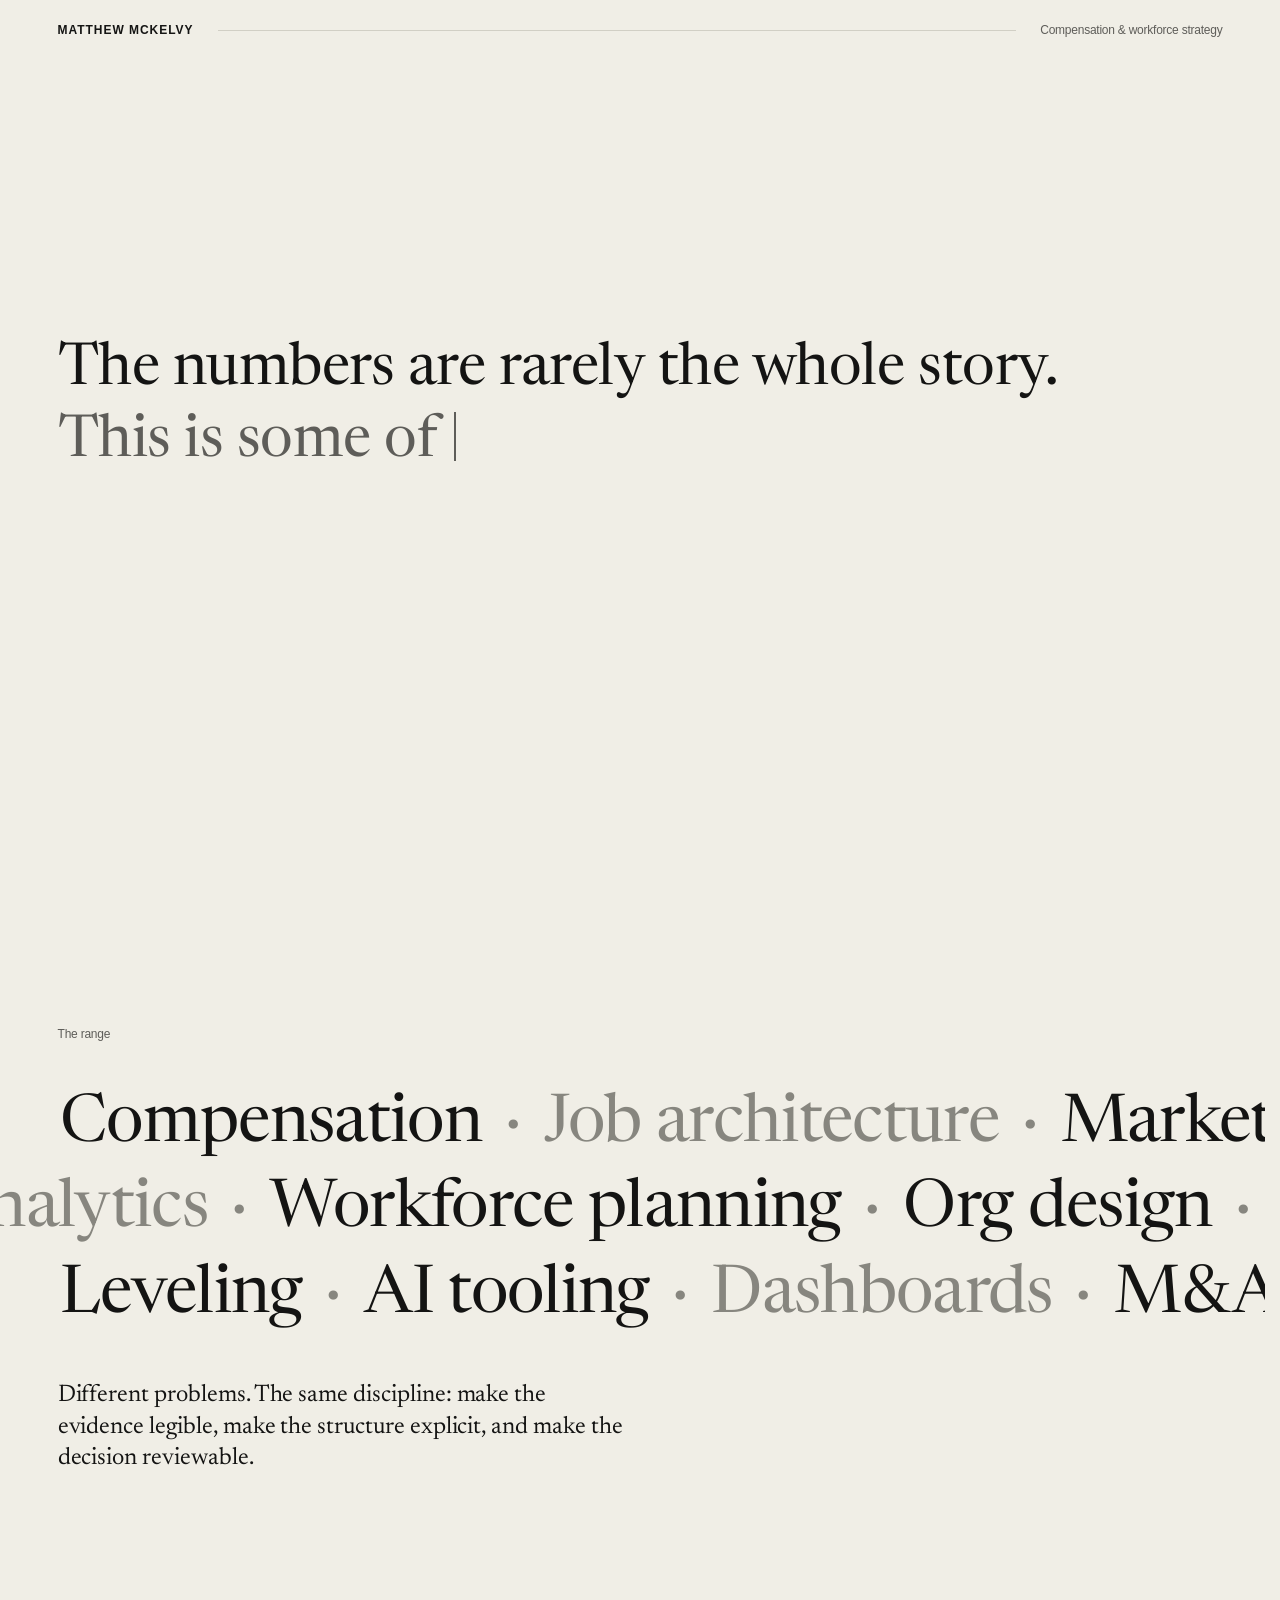
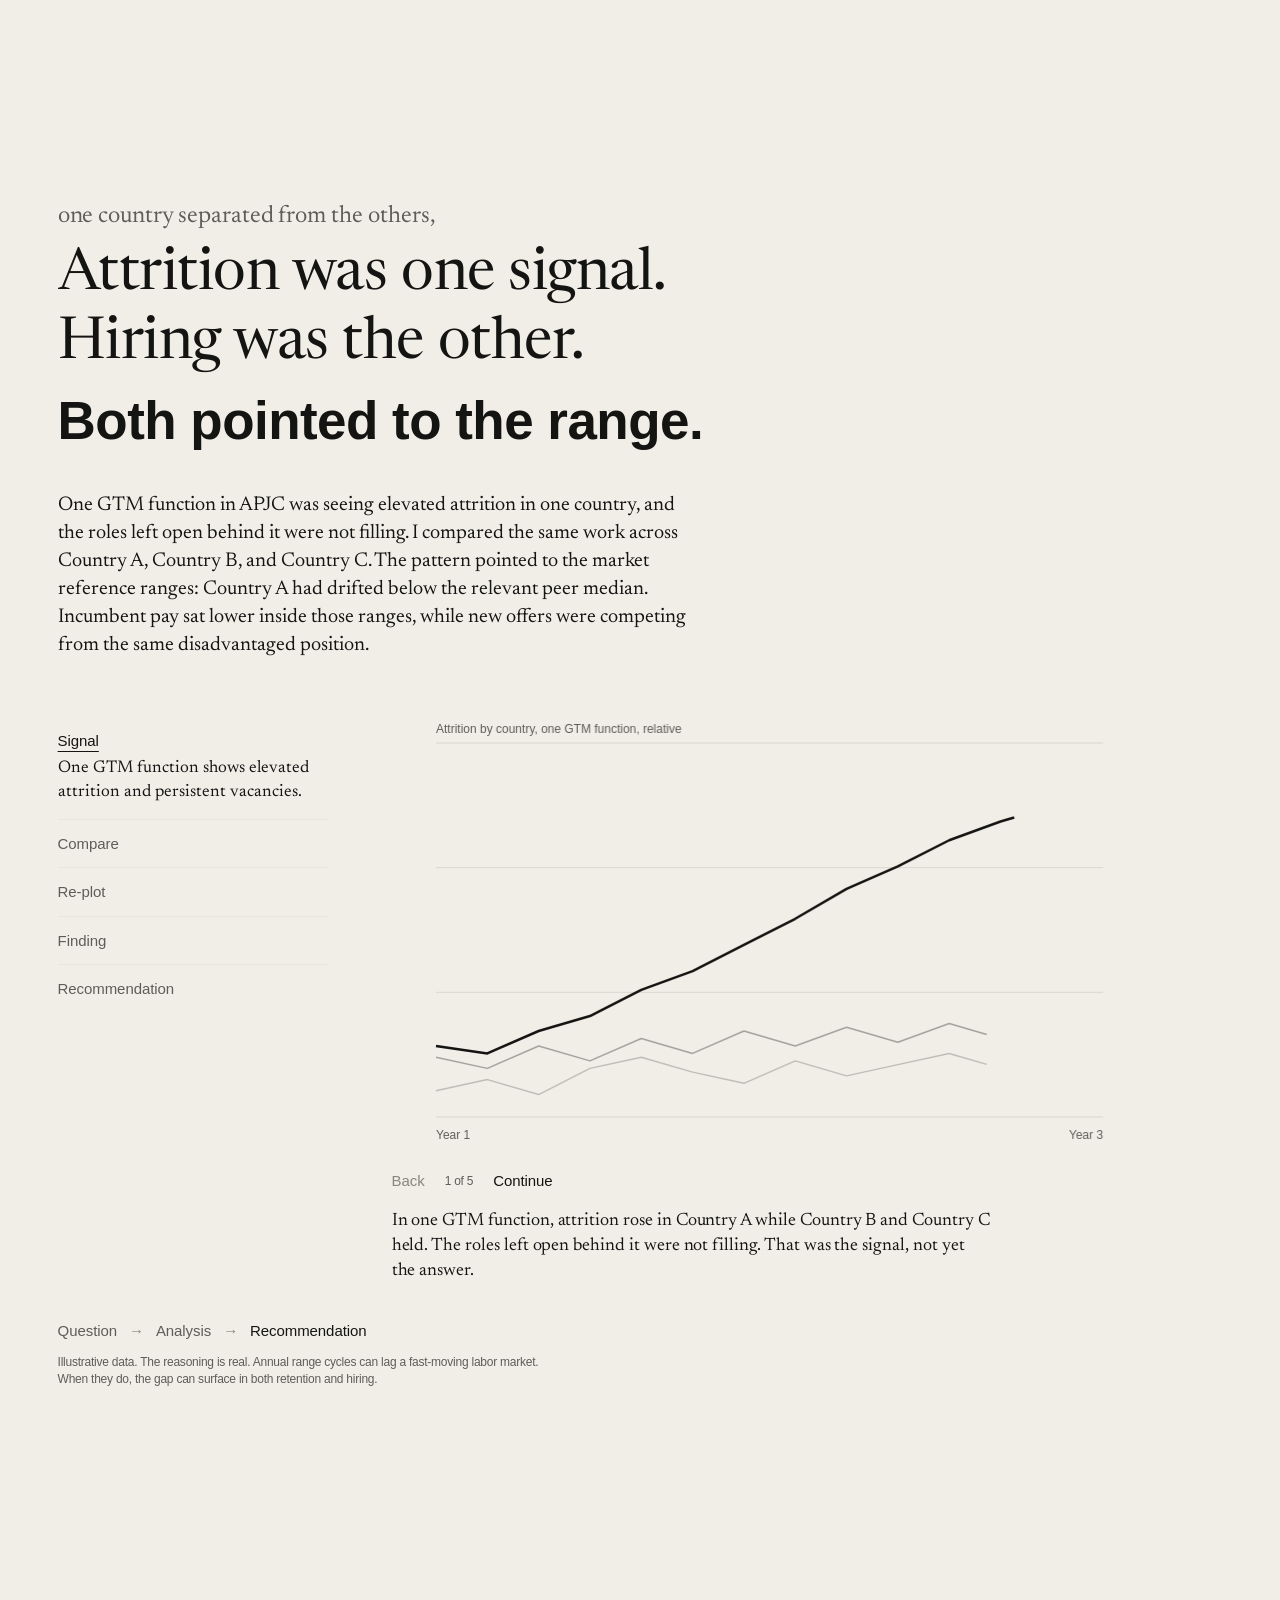
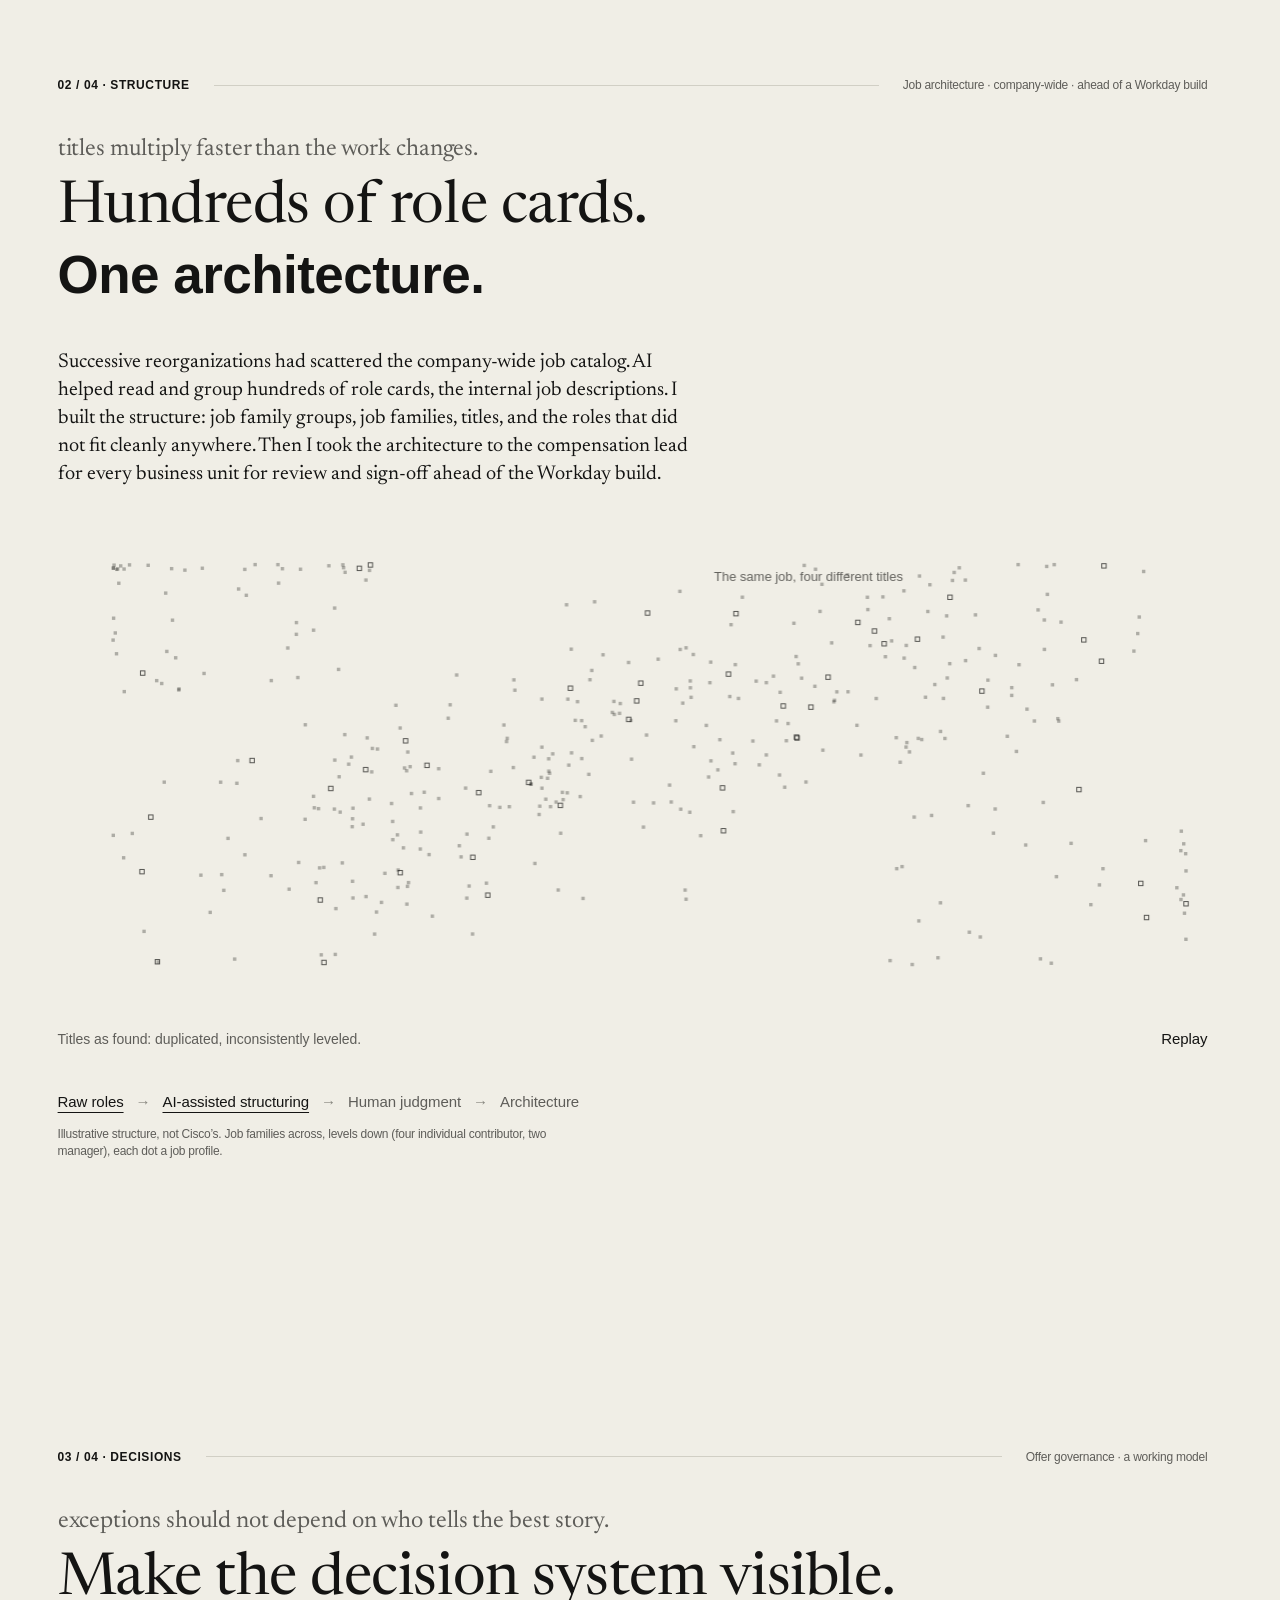
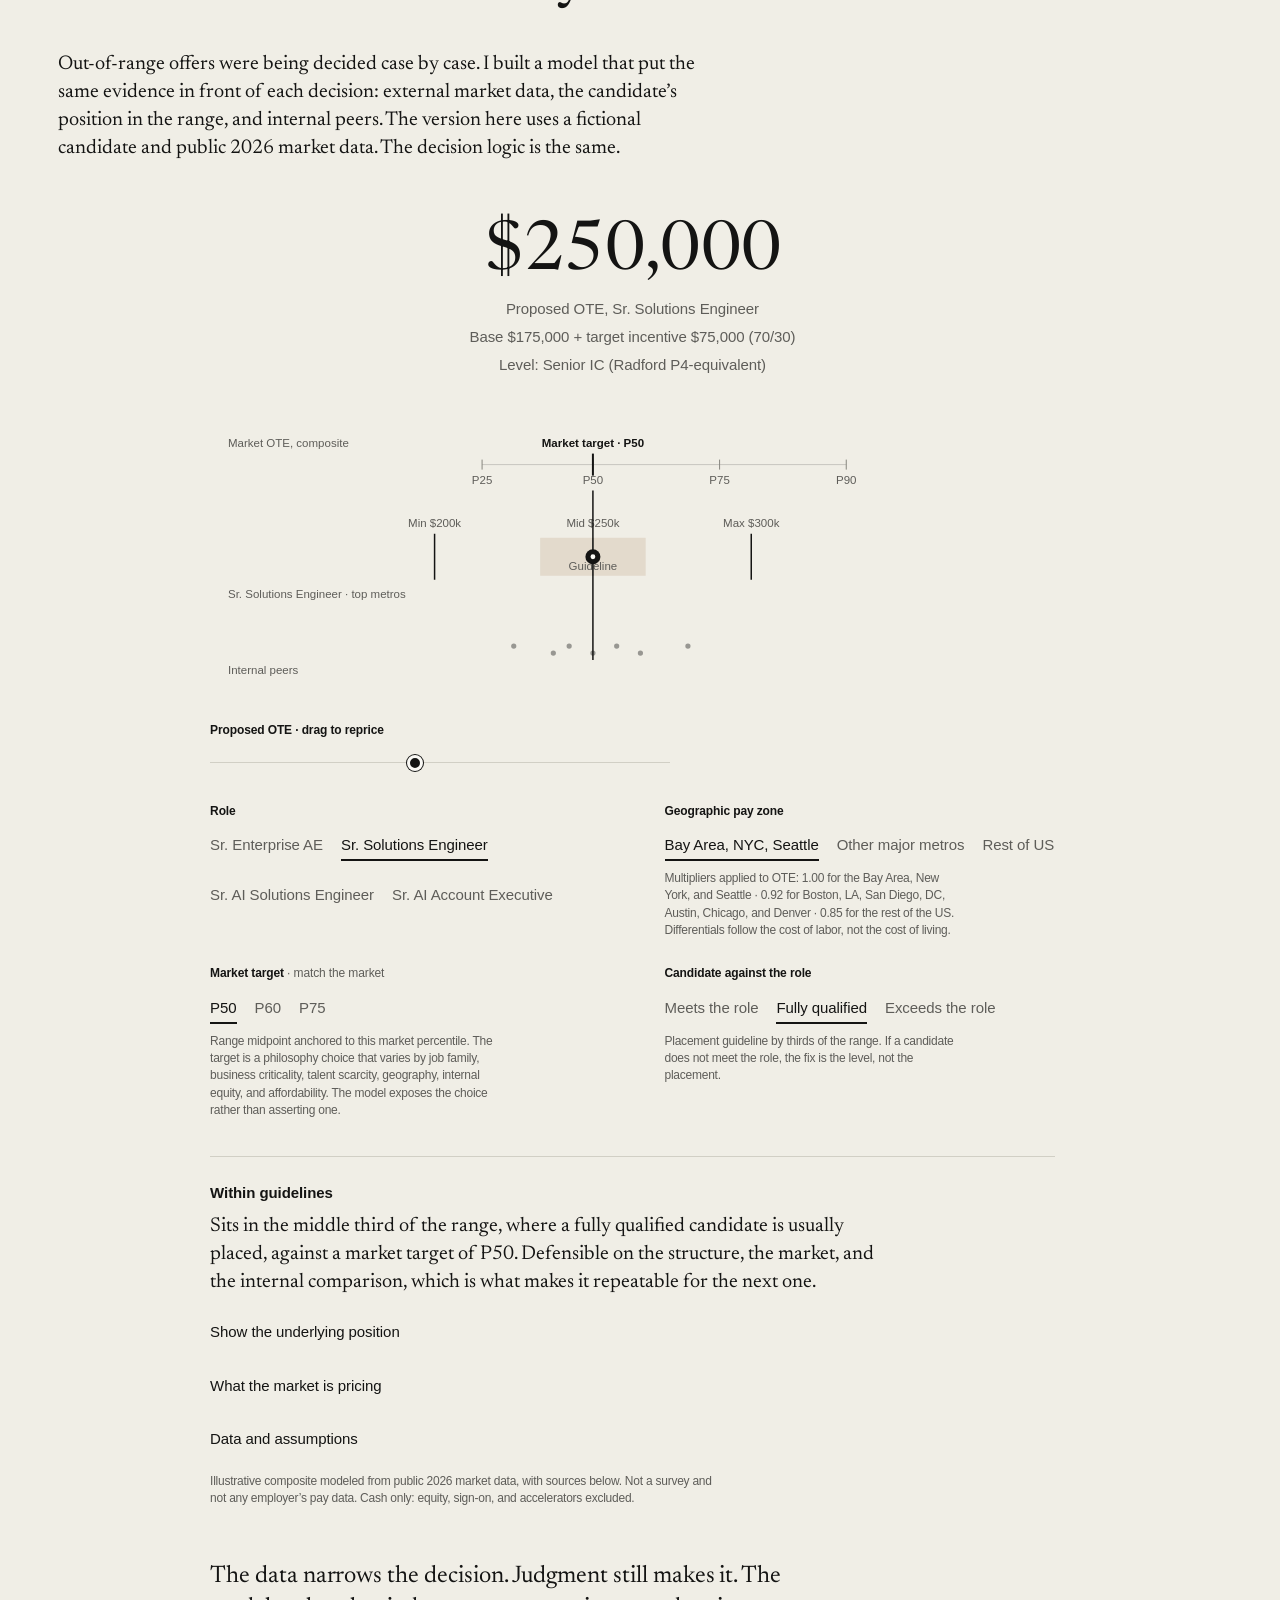
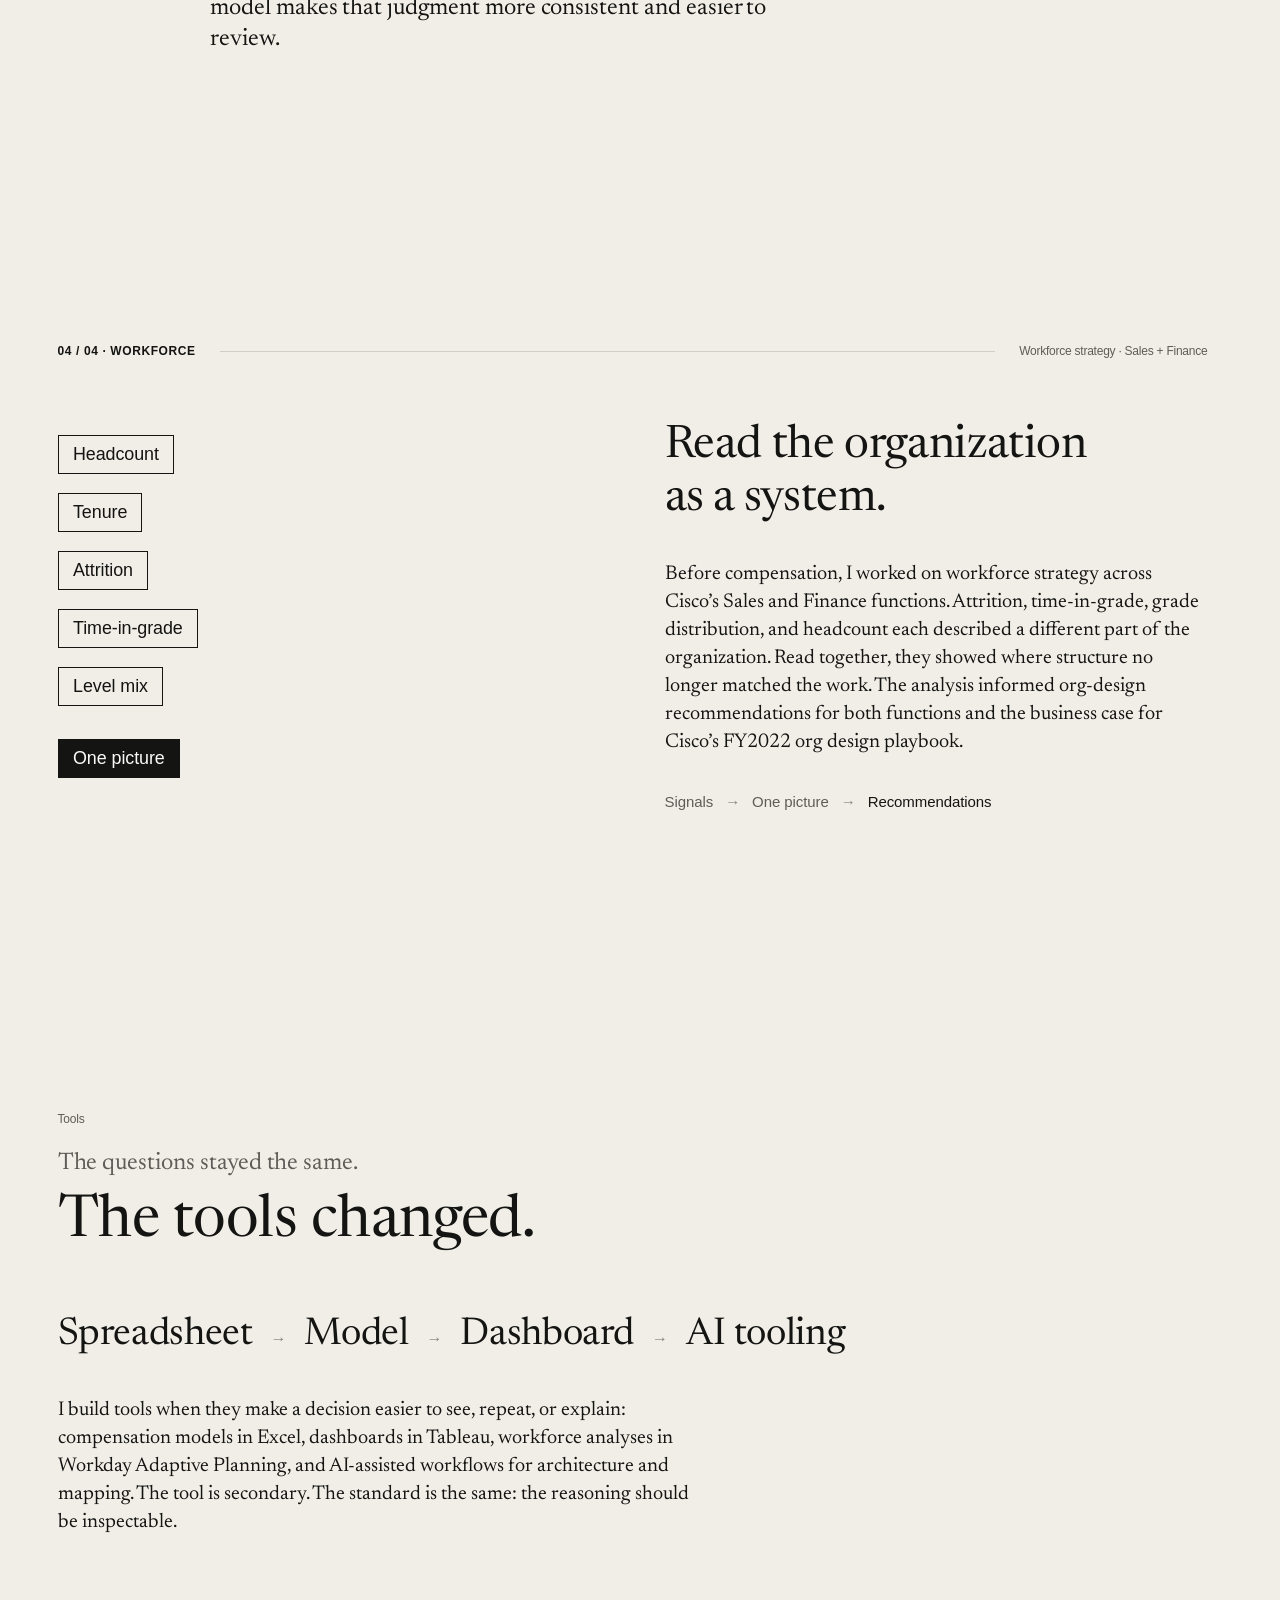
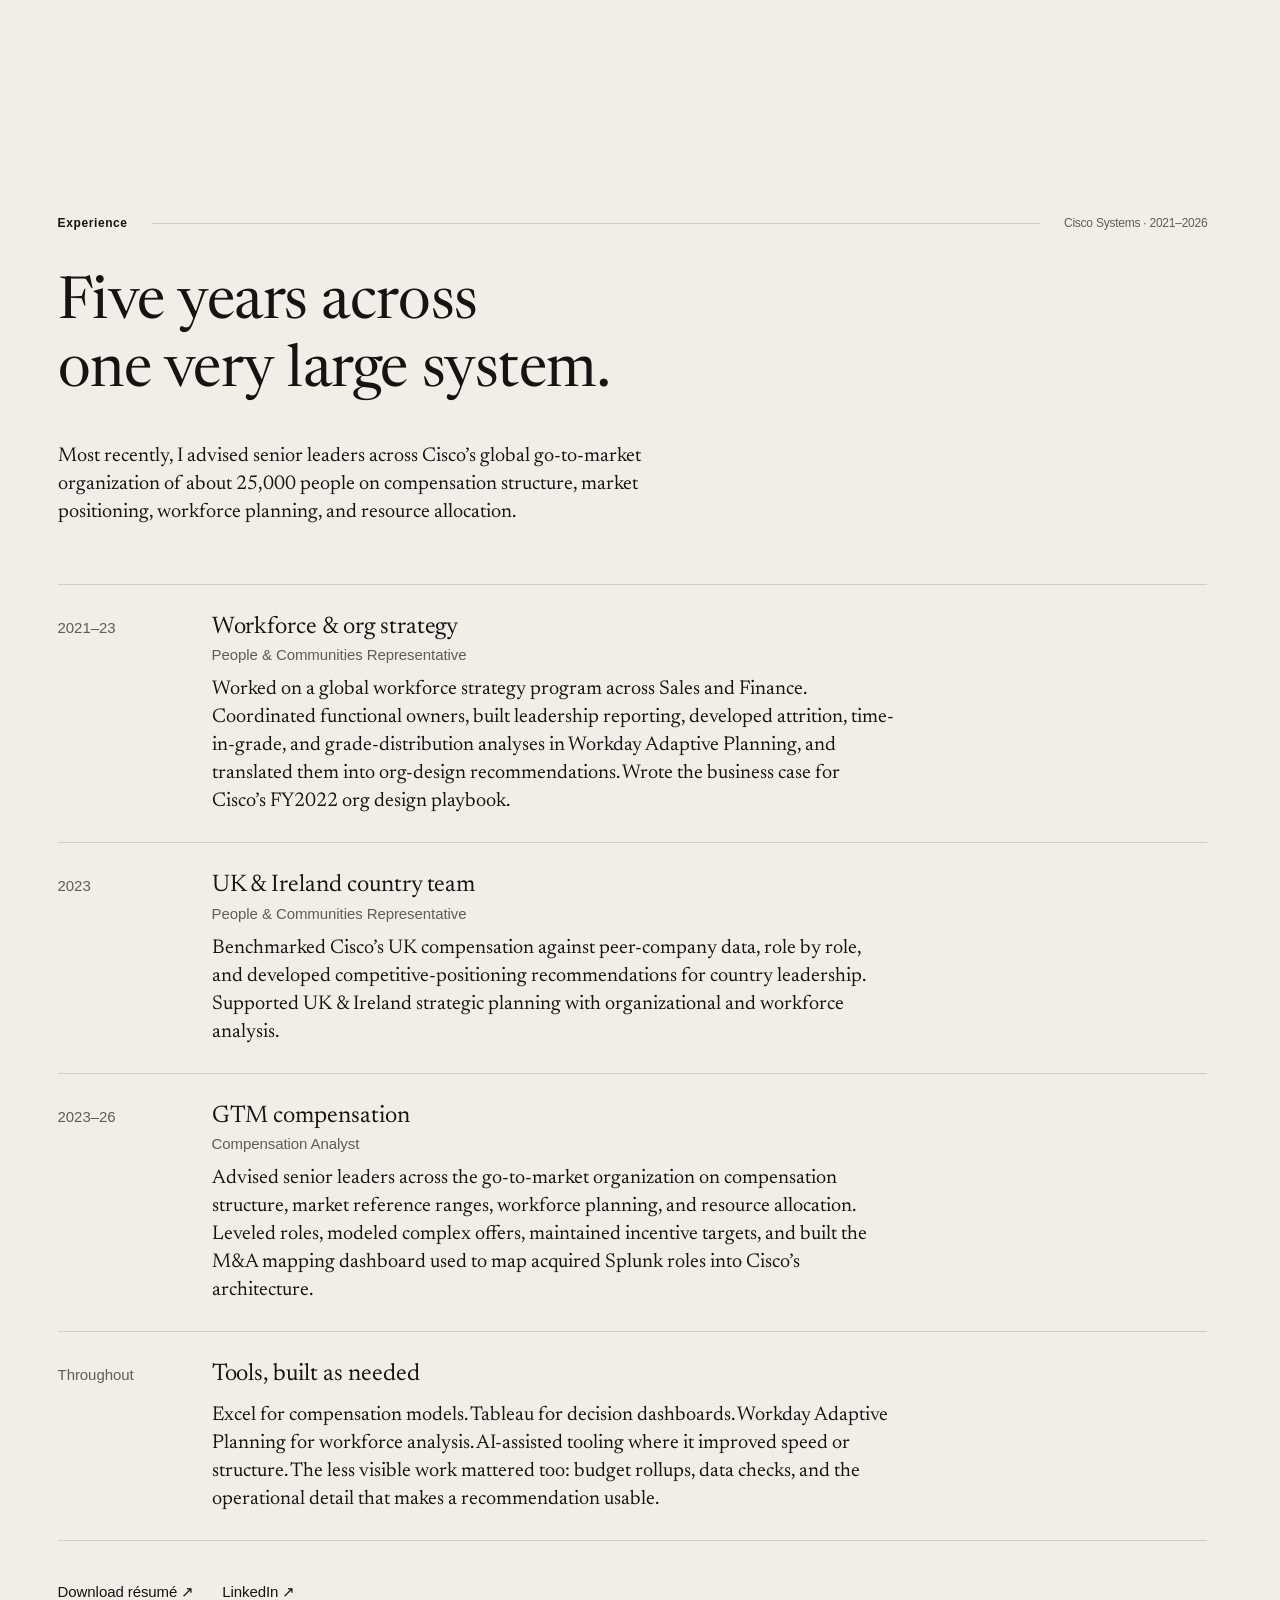
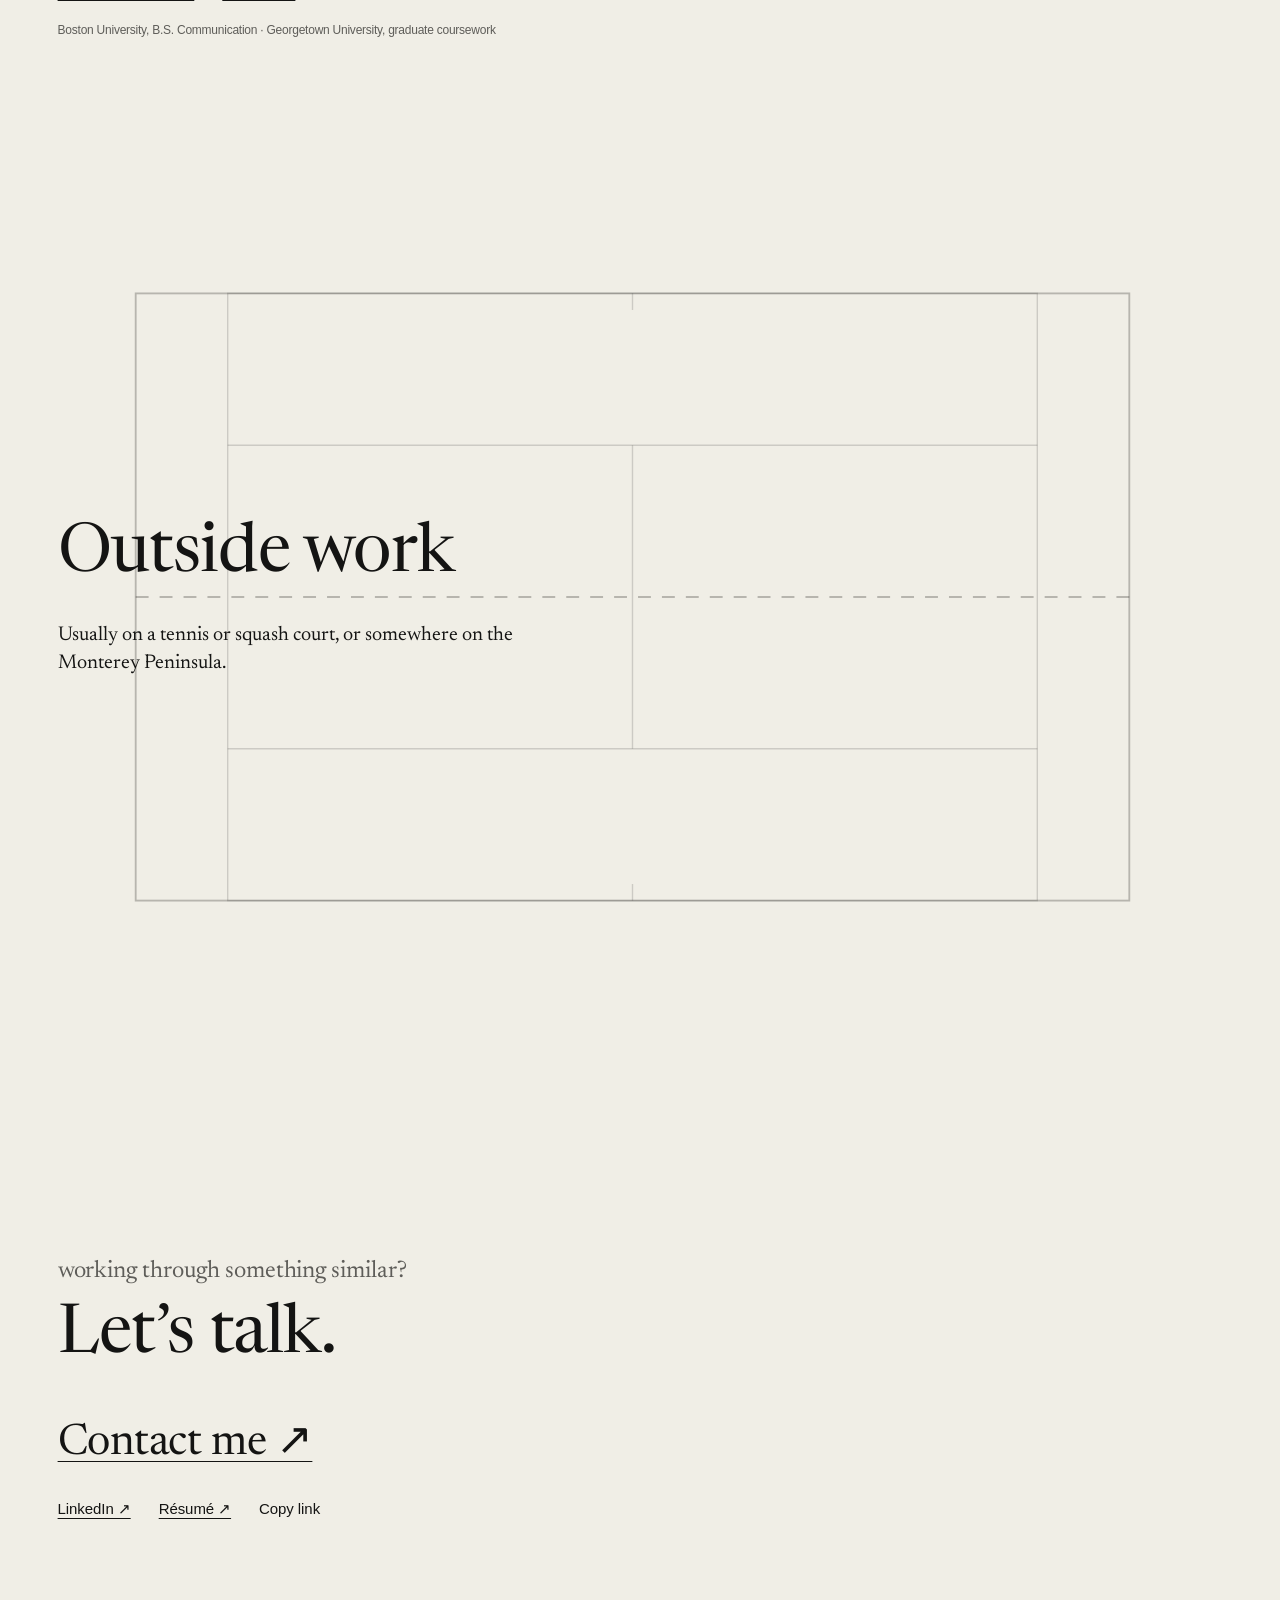
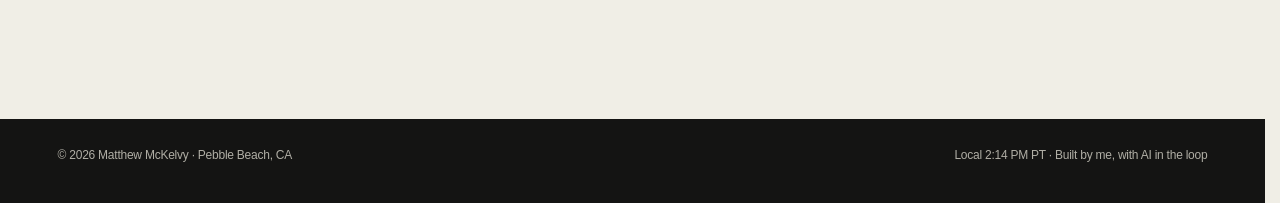
==== commit 44e5ab8e: "Entry screen: a masthead, two typed sentences, one way in Replaces the harmonic-figure portal with a" ====
--- a/index.html
+++ b/index.html
@@ -28,7 +28,7 @@
   <link rel="preconnect" href="https://fonts.gstatic.com" crossorigin>
   <link href="https://fonts.googleapis.com/css2?family=Newsreader:opsz,wght@6..72,400;6..72,500&display=swap" rel="stylesheet">
   <link rel="stylesheet" href="css/site.css?v=24">
-  <link rel="stylesheet" href="css/portal.css?v=7">
+  <link rel="stylesheet" href="css/intro.css?v=1">
   <script>document.documentElement.className += " js";</script>
 
   <script type="application/ld+json">
@@ -46,6 +46,44 @@
   </script>
 </head>
 <body>
+<!-- ================= ENTRY: once per browsing session ================= -->
+<div class="intro" id="intro" role="dialog" aria-modal="true" tabindex="-1"
+     aria-labelledby="introName" aria-describedby="introRole introSR" hidden>
+  <header class="container intro-mast">
+    <p class="intro-name" id="introName">Matthew McKelvy</p>
+    <span class="rule" aria-hidden="true"></span>
+    <p class="k" id="introRole">Compensation &amp; workforce strategy</p>
+  </header>
+  <div class="container intro-body">
+    <p class="giant-2 intro-statement">
+      <span class="intro-sr" id="introSR">The numbers are rarely the whole story. This is some of the work behind them.</span>
+      <span aria-hidden="true">
+        <span class="intro-line" data-text="The numbers are rarely the whole story."><span class="it-typed"></span><span class="it-caret"></span><span class="it-rest">The numbers are rarely the whole story.</span></span>
+        <span class="intro-line" data-text="This is some of the work behind them."><span class="it-typed"></span><span class="it-caret"></span><span class="it-rest">This is some of the work behind them.</span></span>
+      </span>
+    </p>
+  </div>
+  <div class="container intro-foot">
+    <button class="intro-enter" type="button" id="introEnter">Enter <span aria-hidden="true">→</span></button>
+  </div>
+</div>
+<script>
+/* decide during parsing, so the first paint is already the right screen.
+   Deep links and ?noportal go straight in, and count as entered. */
+(function () {
+  var el = document.getElementById("intro"), show = true;
+  try { show = !sessionStorage.getItem("mkEntered"); } catch (e) {}
+  if (location.hash || /noportal|nointro/.test(location.search)) show = false;
+  if (show) {
+    el.hidden = false;
+    document.documentElement.classList.add("intro-open");
+    try { if (matchMedia("(prefers-reduced-motion: reduce)").matches) el.classList.add("intro-static"); } catch (e) {}
+  } else {
+    try { sessionStorage.setItem("mkEntered", "1"); } catch (e) {}
+    el.parentNode.removeChild(el);
+  }
+})();
+</script>
 <a class="skip" href="#main">Skip to content</a>
 <div class="light" id="light" aria-hidden="true"></div>
 
@@ -510,7 +548,7 @@
 <script src="js/arch.js?v=21" defer></script>
 <script src="js/offer-data.js?v=4" defer></script>
 <script src="js/lab.js?v=26" defer></script>
-<script src="js/portal.js?v=7" defer></script>
+<script src="js/intro.js?v=1" defer></script>
 <script data-goatcounter="https://stanhope.goatcounter.com/count" async src="https://gc.zgo.at/count.js"></script>
 </body>
 </html>
--- a/css/intro.css
+++ b/css/intro.css
@@ -0,0 +1,84 @@
+/* ============================================================
+   The entry screen, mattmckelvy.com.
+   Shown once per browsing session, before the homepage. A static
+   masthead, a two-sentence statement typed in the site's serif,
+   and one text action. Every value comes from site.css tokens:
+   ivory canvas, ink and muted text, a hairline rule, the sans for
+   chrome, the serif for the voice, the site's easing.
+   ============================================================ */
+
+/* while the intro is up, the page behind holds still; the gutter
+   keeps the homepage's width identical when the scrollbar returns */
+html.intro-open{overflow:hidden;scrollbar-gutter:stable}
+
+.intro{
+  position:fixed;left:0;top:0;right:0;z-index:200;
+  height:100vh;height:100dvh;
+  overflow-y:auto;overscroll-behavior:contain;
+  display:grid;grid-template-rows:auto 1fr auto;
+  background:var(--page);color:var(--ink);
+  transition:opacity .48s var(--ease) .12s;
+}
+.intro[hidden]{display:none}
+.intro:focus{outline:none}
+
+/* masthead: the site's identifier, in the nav's own size and place */
+.intro-mast{display:flex;align-items:center;gap:6px 24px;min-height:60px}
+.intro-name{
+  font-family:var(--sans);font-weight:700;font-size:12px;line-height:1.4;
+  letter-spacing:.08em;text-transform:uppercase;color:var(--ink);
+}
+.intro-mast .rule{flex:1;height:1px;background:var(--border);min-width:40px}
+
+/* the statement: heading scale, left on the grid, a little above centre */
+.intro-body{align-self:center;padding-block:clamp(24px,4vh,48px) clamp(40px,9vh,112px)}
+.intro-line{display:block}
+.intro-line + .intro-line{color:var(--muted);margin-top:.12em}
+.it-rest{visibility:hidden}
+.intro-static .it-rest{visibility:visible}
+
+/* the caret: a thin ink line after the last character, never a block or an underscore */
+.it-caret{position:relative}
+.it-caret::after{
+  content:"";position:absolute;left:.05em;top:-.02em;bottom:.19em;
+  width:max(1px,.028em);background:currentColor;
+  opacity:0;transition:opacity .3s var(--ease);
+}
+.it-caret.on::after{opacity:1}
+.intro.is-paused .it-caret.on::after{animation:intro-blink 1.05s ease-in-out infinite}
+@keyframes intro-blink{0%,100%{opacity:1}50%{opacity:.15}}
+.intro-sr{
+  position:absolute;width:1px;height:1px;margin:-1px;padding:0;border:0;
+  overflow:hidden;clip:rect(0 0 0 0);clip-path:inset(50%);white-space:nowrap;
+}
+
+/* the action: a text-link button, underline on hover */
+.intro-foot{padding-bottom:max(clamp(16px,4.5vh,44px),env(safe-area-inset-bottom))}
+.intro-enter{
+  font-family:var(--sans);font-size:16px;line-height:1;letter-spacing:-.08px;
+  color:var(--ink);background:none;border:0;border-radius:0;cursor:pointer;
+  padding:22px 12px;margin-left:-12px;
+  text-decoration:none;text-decoration-thickness:1px;text-underline-offset:5px;
+  opacity:0;transform:translateY(6px);pointer-events:none;
+  transition:opacity .5s var(--ease),transform .5s var(--ease);
+}
+.intro.is-ready .intro-enter{opacity:1;transform:none;pointer-events:auto}
+.intro-enter:hover{text-decoration:underline}
+.intro-enter:focus-visible{outline:2px solid var(--ink);outline-offset:-12px}
+
+/* into the site: the content settles away, then the canvas lifts off the homepage */
+.intro-mast,.intro-body,.intro-foot{transition:opacity .36s var(--ease),transform .36s var(--ease)}
+.intro.is-leaving{opacity:0;pointer-events:none}
+.intro.is-leaving .intro-mast{opacity:0}
+.intro.is-leaving .intro-body,.intro.is-leaving .intro-foot{opacity:0;transform:translateY(-6px)}
+
+@media (max-width:560px){
+  .intro-mast{display:block;min-height:0;padding-top:21px}
+  .intro-mast .rule{display:none}
+  .intro-mast .k{display:block;margin-top:4px}
+}
+@media (prefers-reduced-motion:reduce){
+  .intro-enter,.intro.is-leaving .intro-body,.intro.is-leaving .intro-foot{transform:none}
+  .it-caret{display:none}
+}
+@media print{ .intro{display:none!important} }
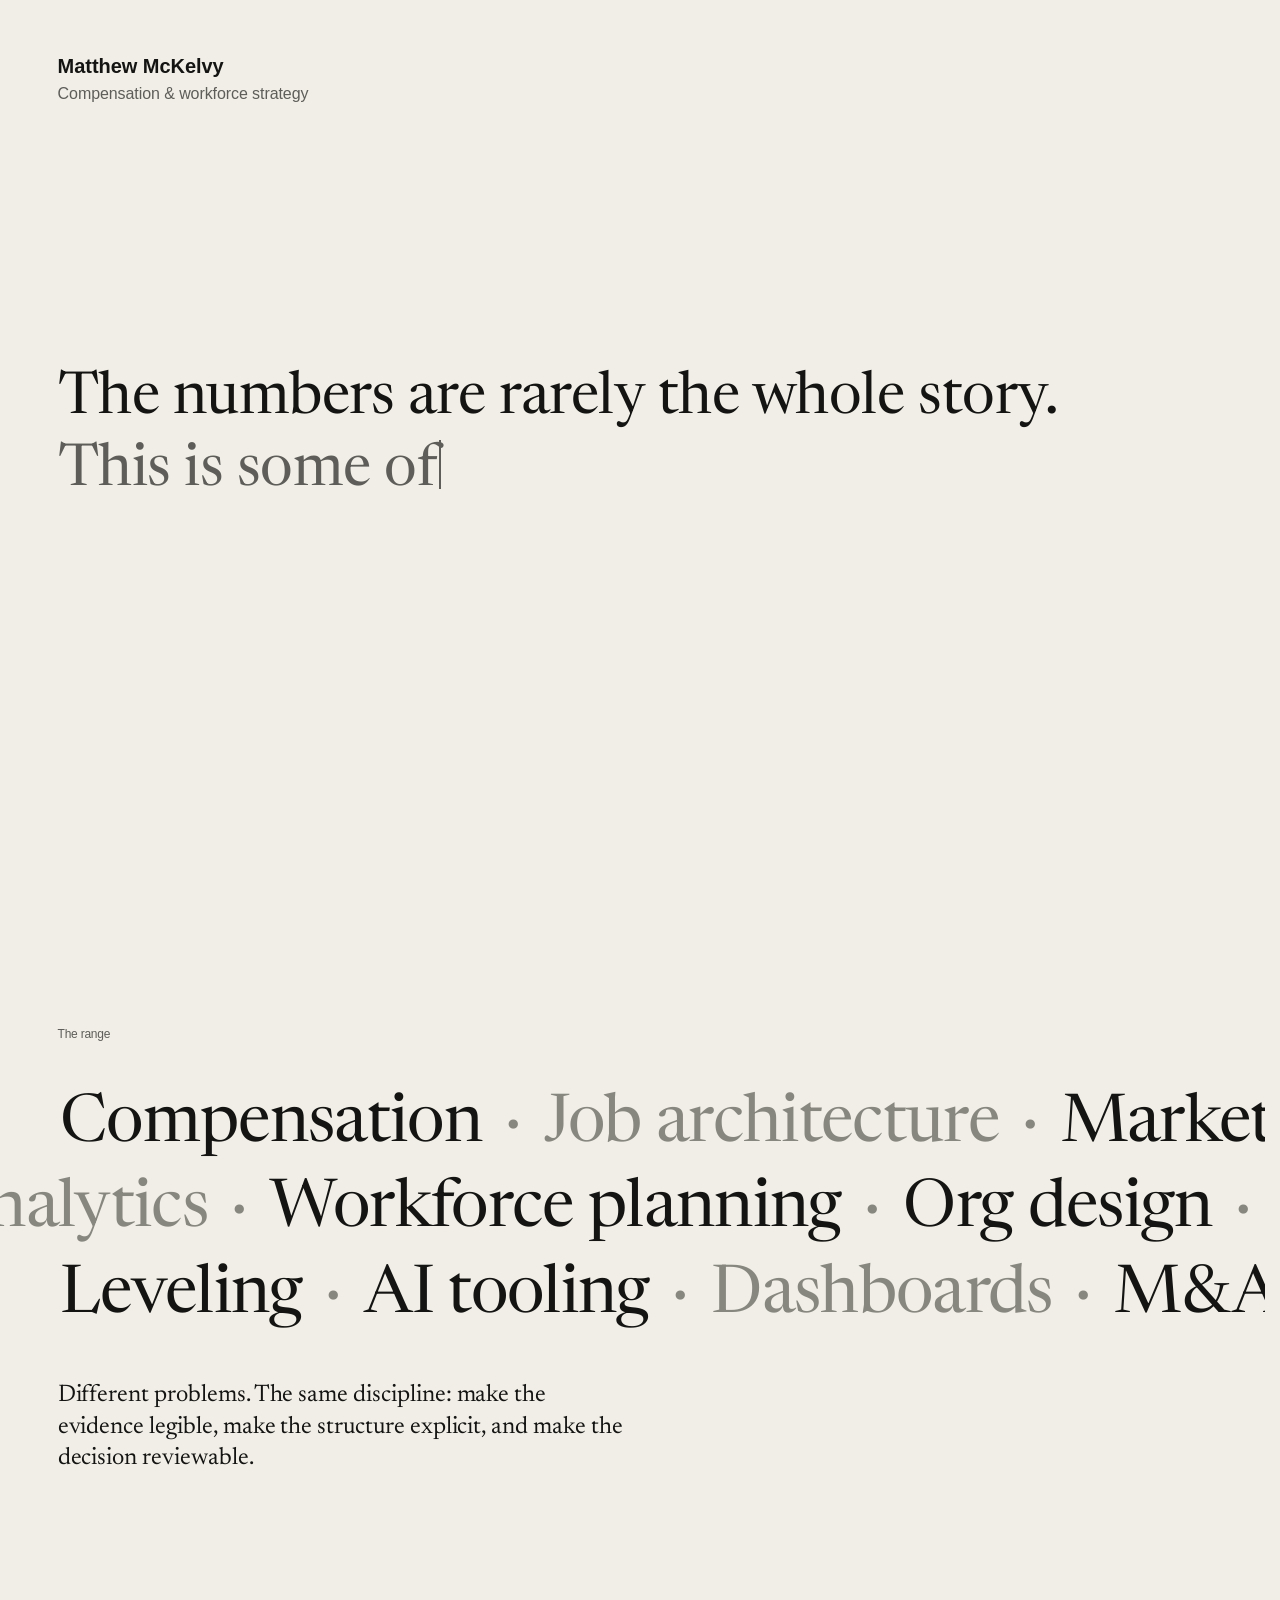
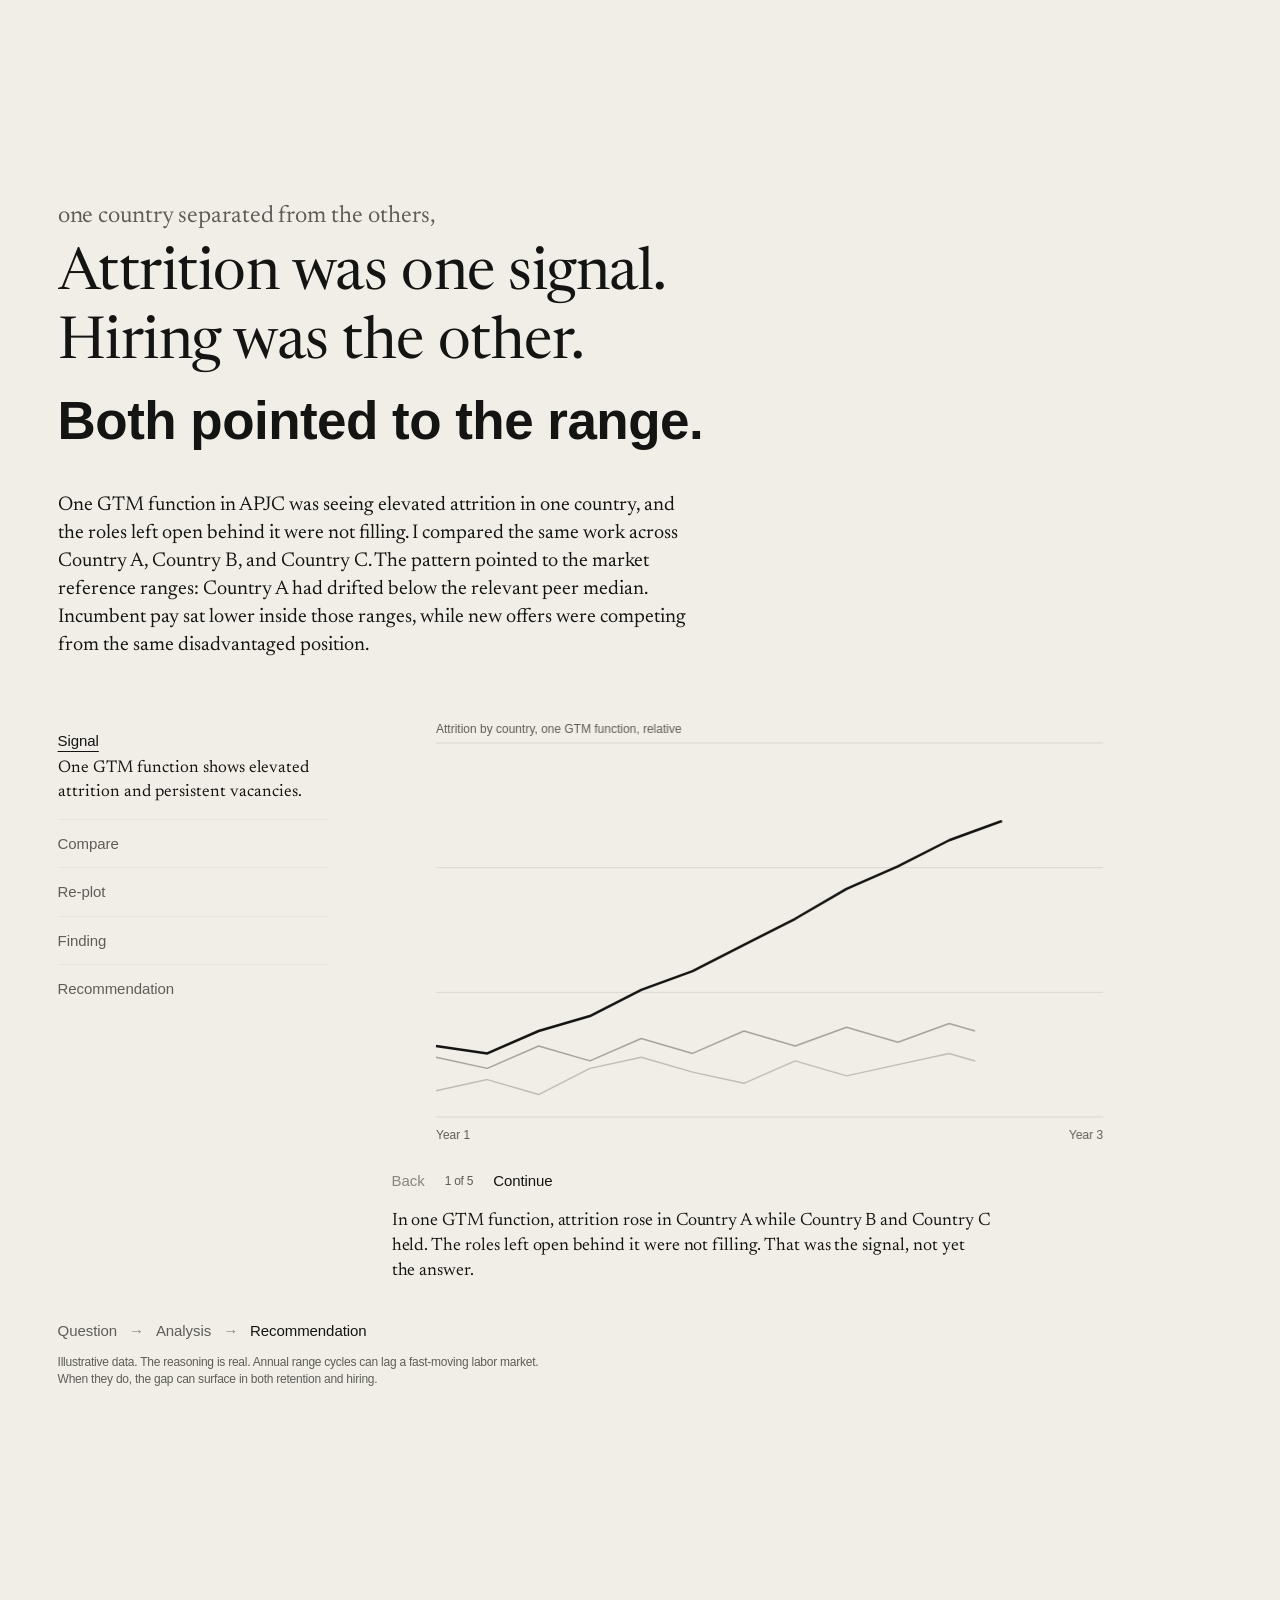
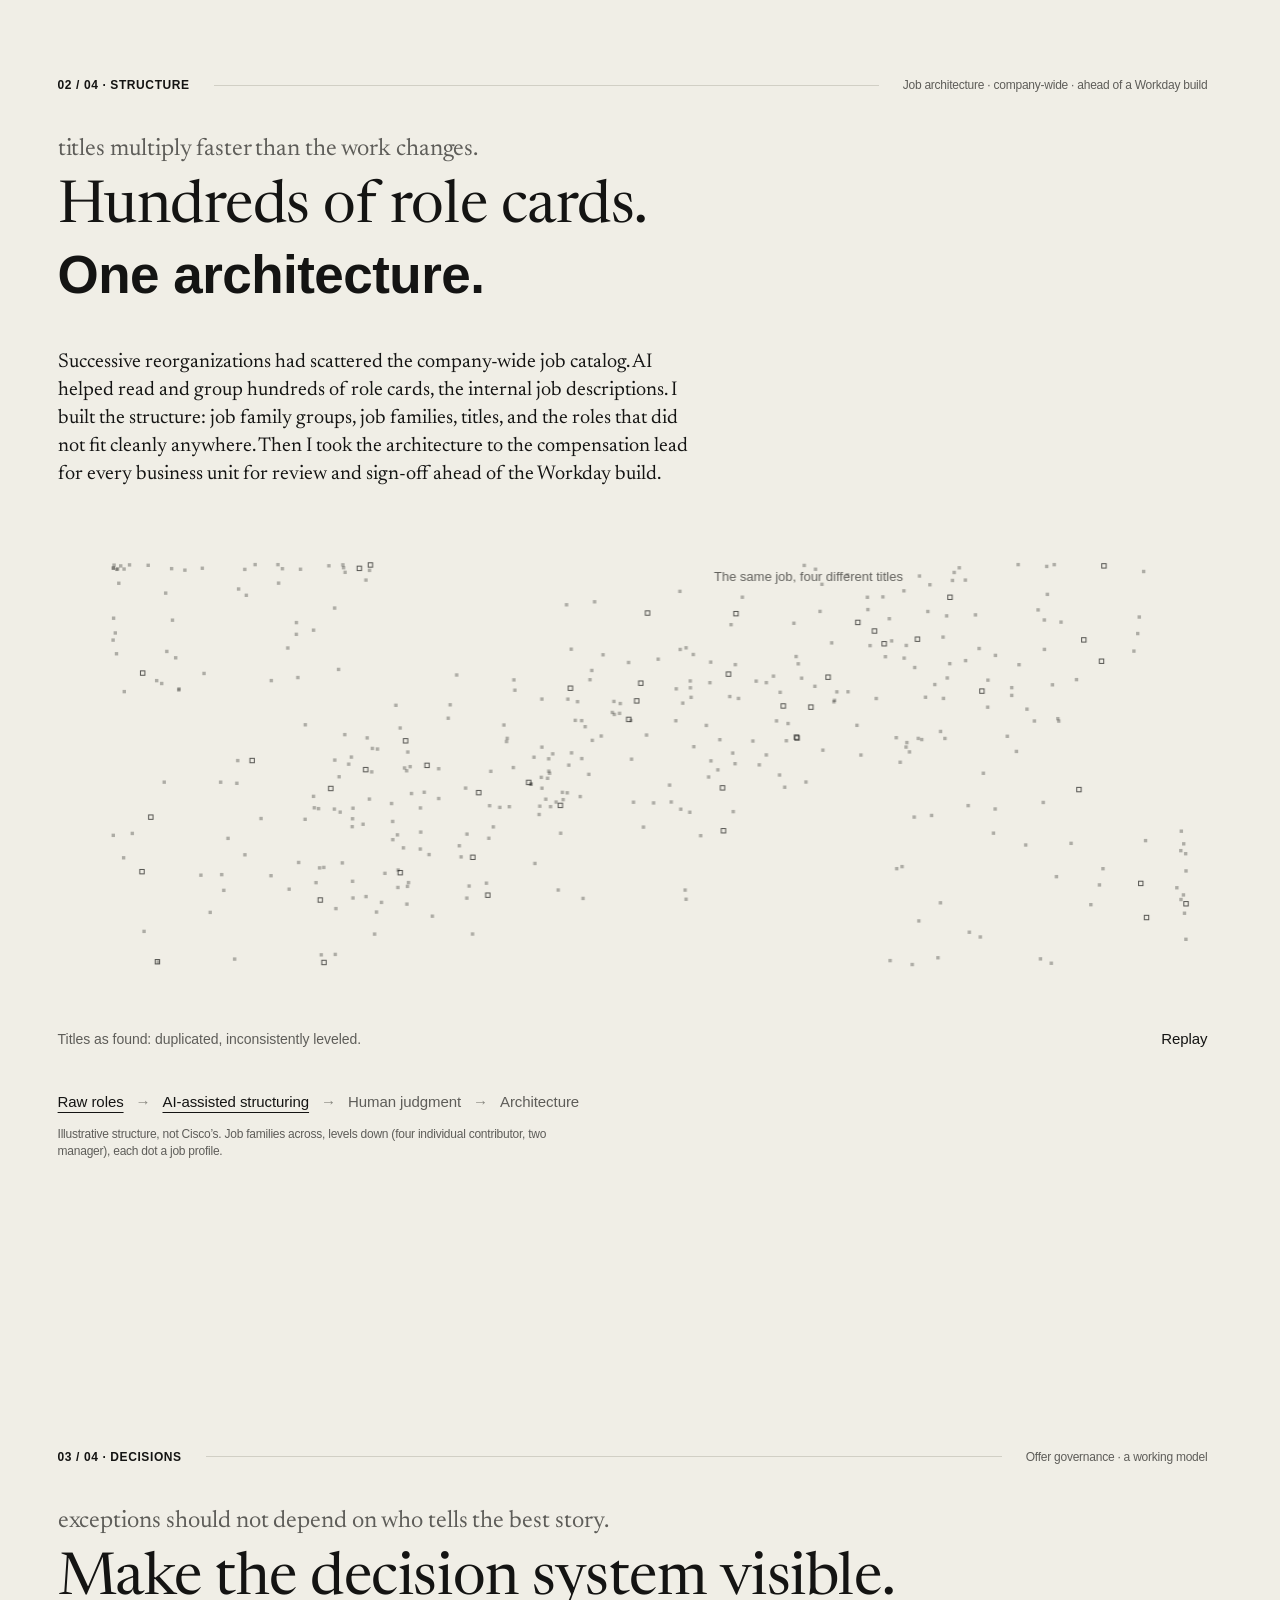
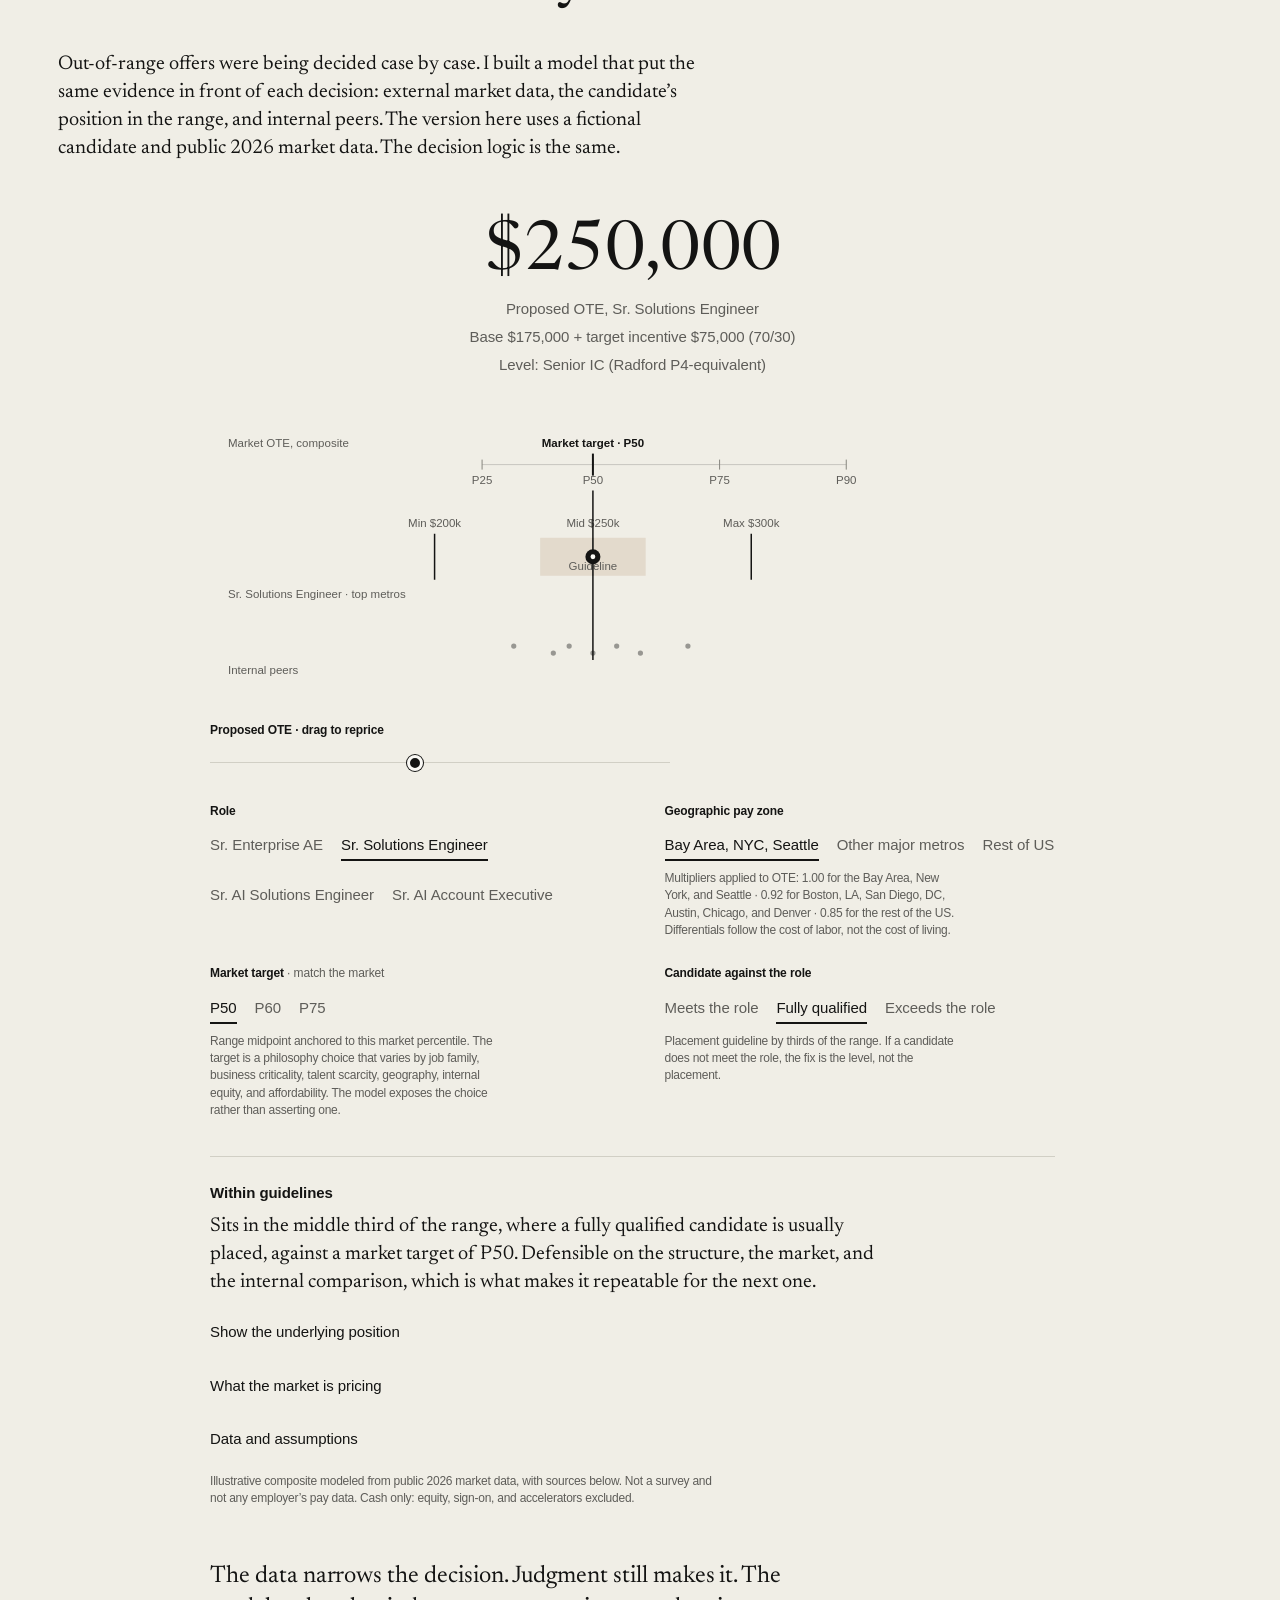
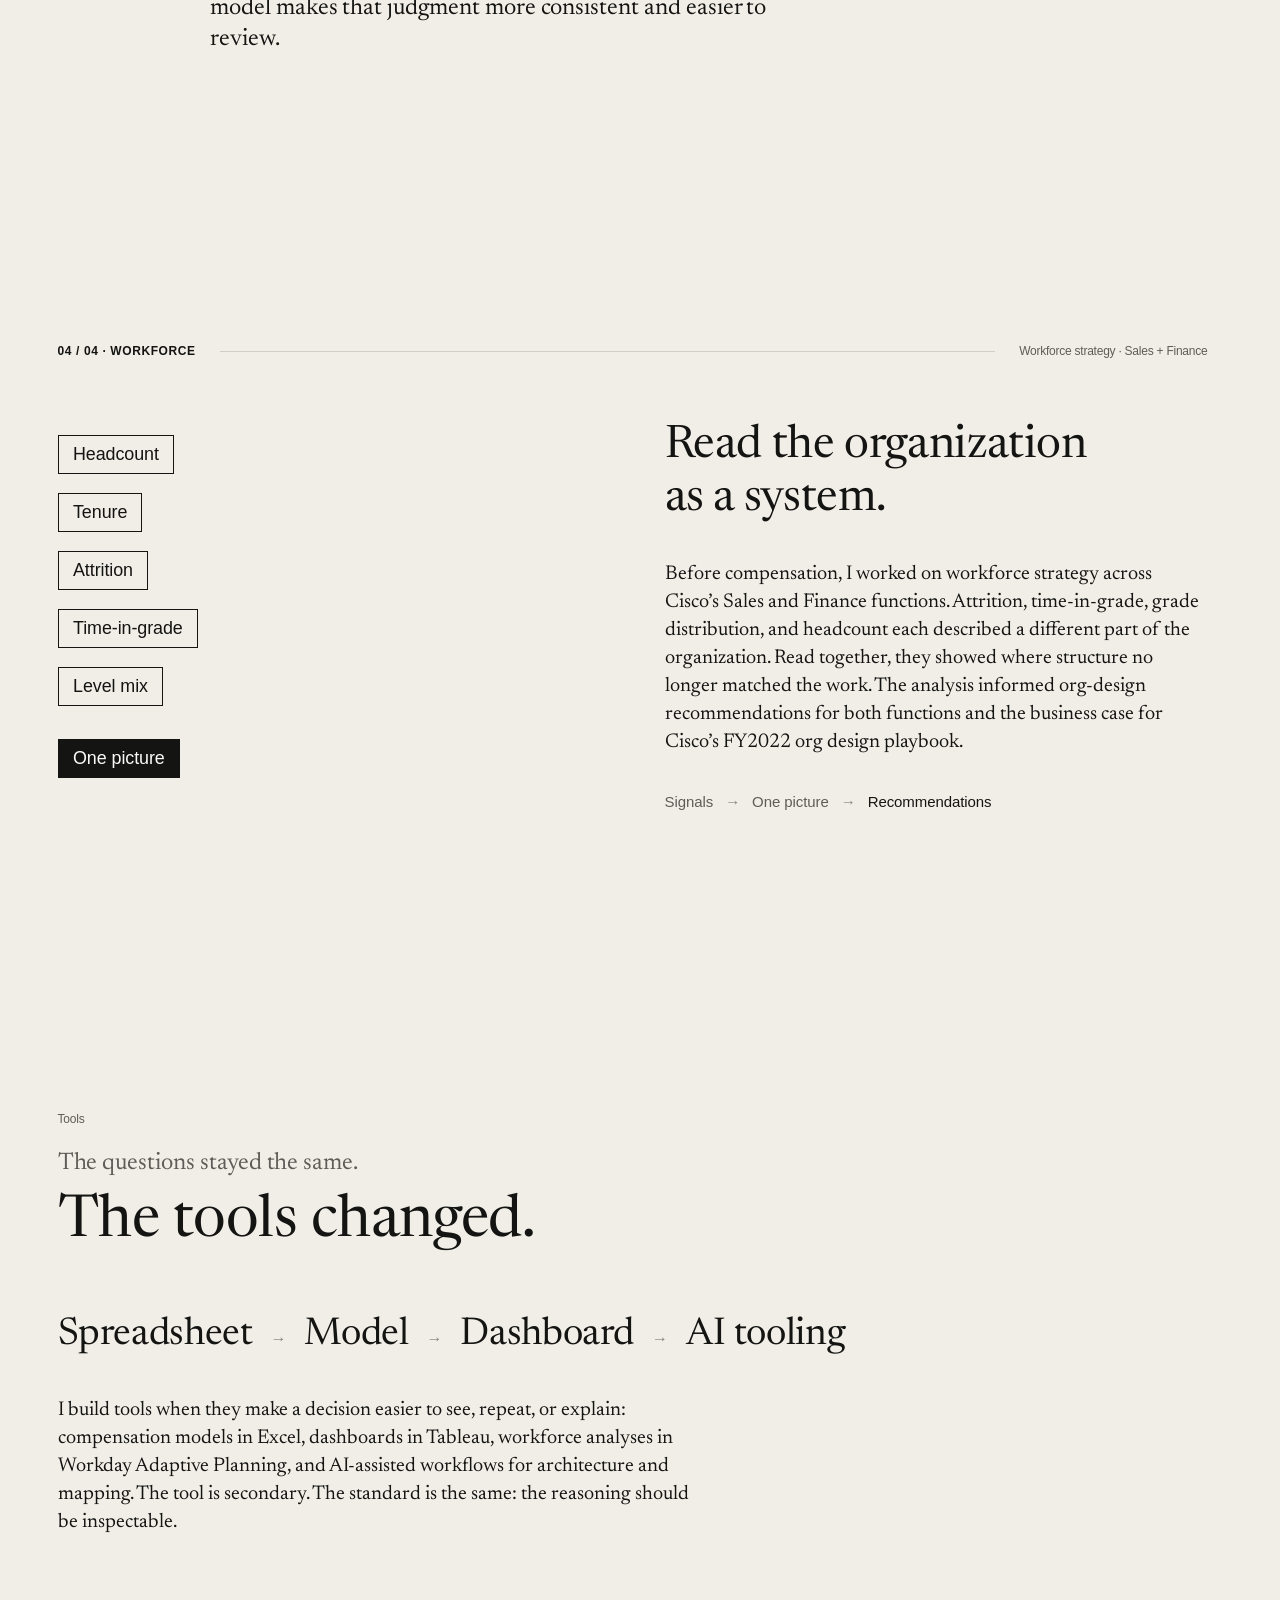
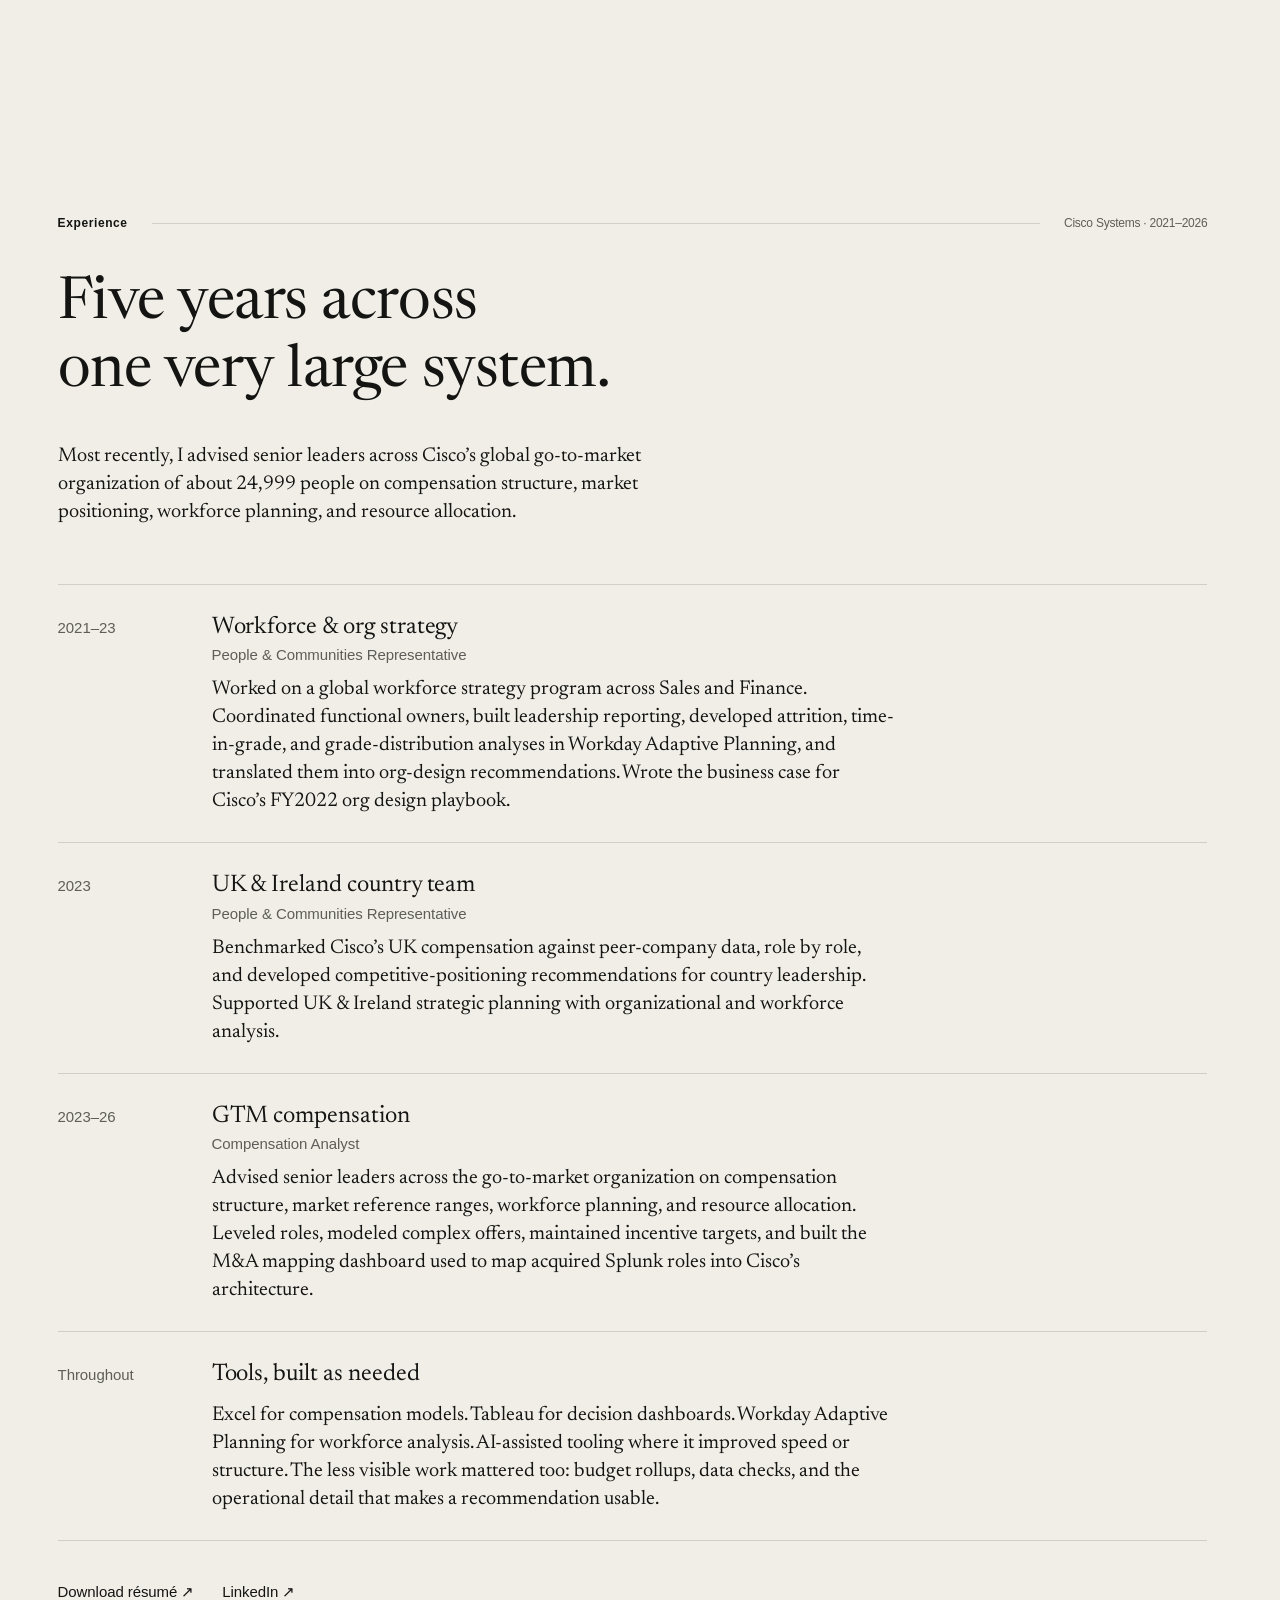
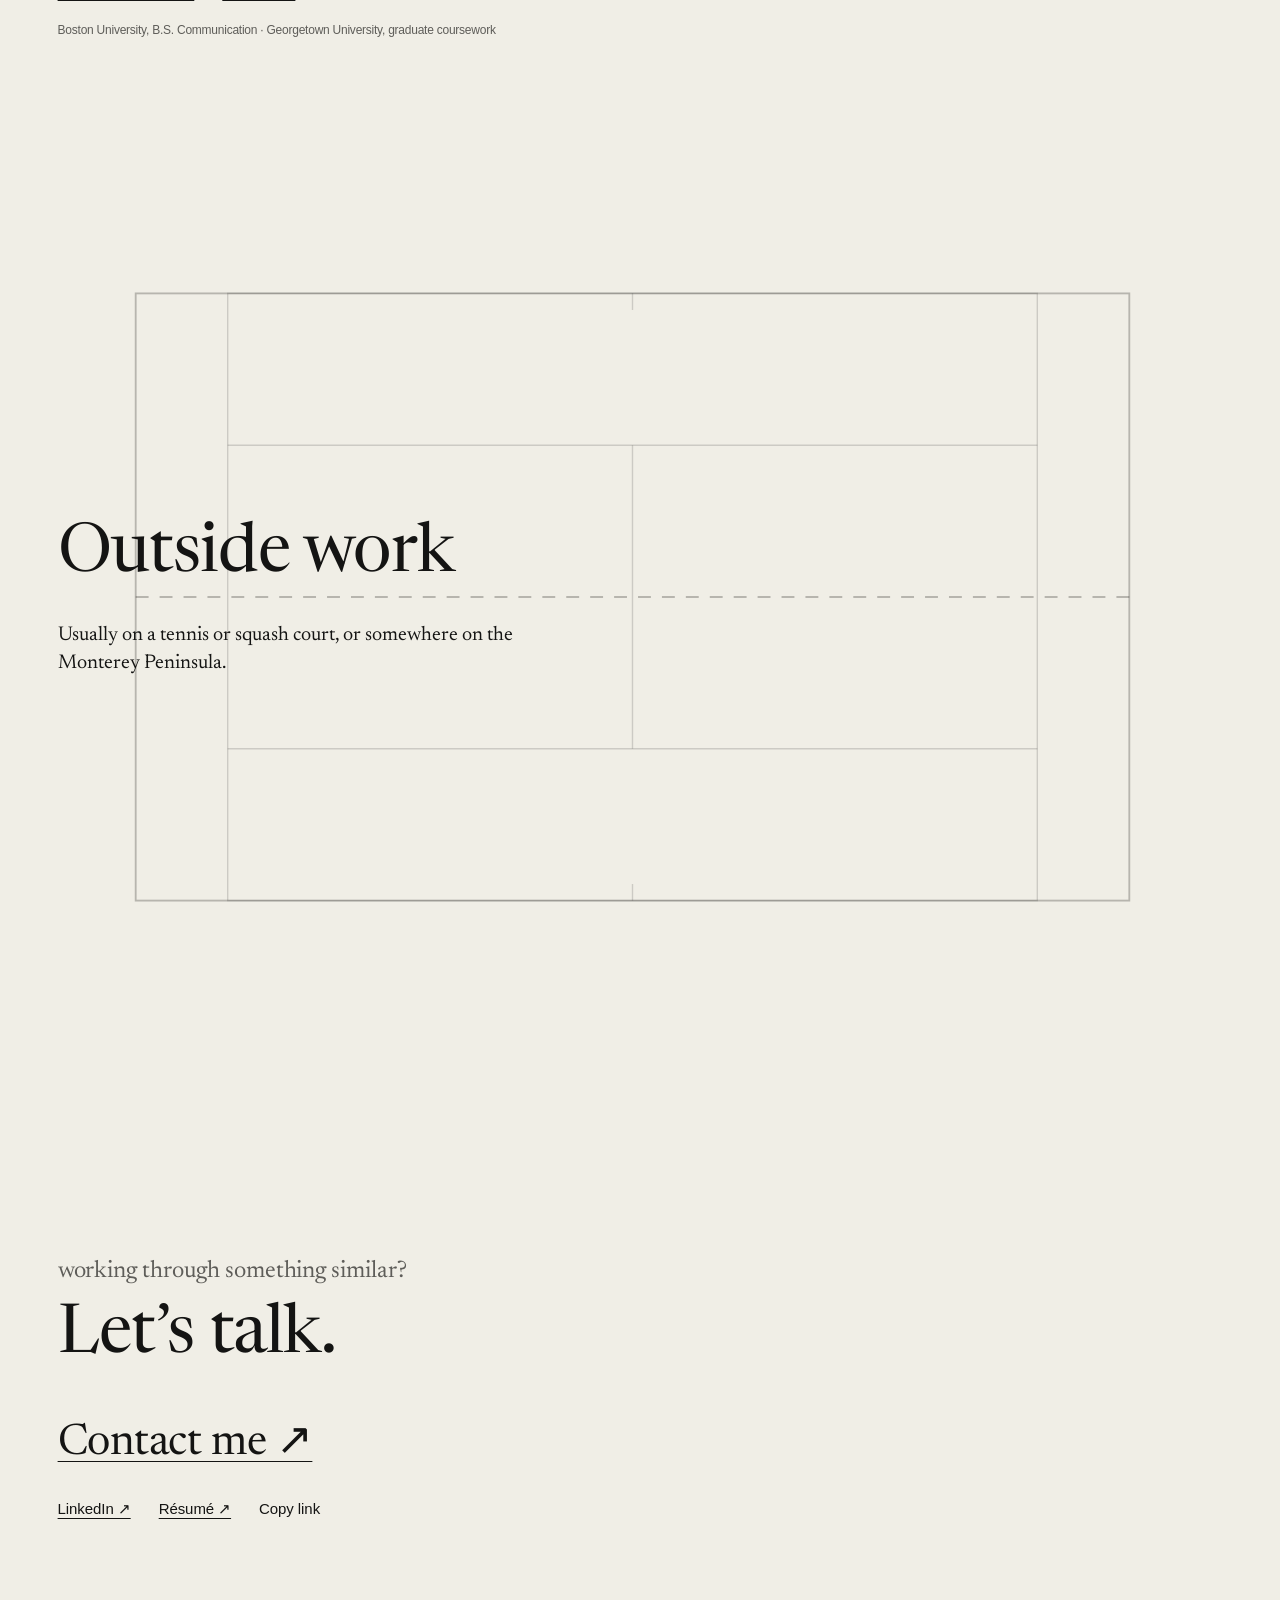
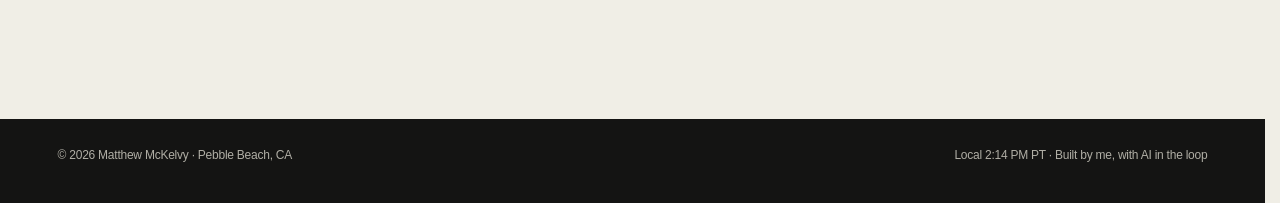
==== commit c8fc76f5: "Entry screen: a readable masthead and an Enter you can see Name 20px bold sans with the role 16px di" ====
--- a/index.html
+++ b/index.html
@@ -28,7 +28,7 @@
   <link rel="preconnect" href="https://fonts.gstatic.com" crossorigin>
   <link href="https://fonts.googleapis.com/css2?family=Newsreader:opsz,wght@6..72,400;6..72,500&display=swap" rel="stylesheet">
   <link rel="stylesheet" href="css/site.css?v=24">
-  <link rel="stylesheet" href="css/intro.css?v=1">
+  <link rel="stylesheet" href="css/intro.css?v=2">
   <script>document.documentElement.className += " js";</script>
 
   <script type="application/ld+json">
@@ -51,8 +51,7 @@
      aria-labelledby="introName" aria-describedby="introRole introSR" hidden>
   <header class="container intro-mast">
     <p class="intro-name" id="introName">Matthew McKelvy</p>
-    <span class="rule" aria-hidden="true"></span>
-    <p class="k" id="introRole">Compensation &amp; workforce strategy</p>
+    <p class="intro-role" id="introRole">Compensation &amp; workforce strategy</p>
   </header>
   <div class="container intro-body">
     <p class="giant-2 intro-statement">
@@ -62,8 +61,6 @@
         <span class="intro-line" data-text="This is some of the work behind them."><span class="it-typed"></span><span class="it-caret"></span><span class="it-rest">This is some of the work behind them.</span></span>
       </span>
     </p>
-  </div>
-  <div class="container intro-foot">
     <button class="intro-enter" type="button" id="introEnter">Enter <span aria-hidden="true">→</span></button>
   </div>
 </div>
--- a/css/intro.css
+++ b/css/intro.css
@@ -15,23 +15,29 @@
   position:fixed;left:0;top:0;right:0;z-index:200;
   height:100vh;height:100dvh;
   overflow-y:auto;overscroll-behavior:contain;
-  display:grid;grid-template-rows:auto 1fr auto;
+  display:grid;grid-template-rows:auto 1fr;
   background:var(--page);color:var(--ink);
   transition:opacity .48s var(--ease) .12s;
 }
 .intro[hidden]{display:none}
 .intro:focus{outline:none}
 
-/* masthead: the site's identifier, in the nav's own size and place */
-.intro-mast{display:flex;align-items:center;gap:6px 24px;min-height:60px}
+/* masthead: name and role stacked top left, large enough to read at a glance */
+.intro-mast{padding-top:clamp(24px,6vh,60px)}
 .intro-name{
-  font-family:var(--sans);font-weight:700;font-size:12px;line-height:1.4;
-  letter-spacing:.08em;text-transform:uppercase;color:var(--ink);
+  font-family:var(--sans);font-weight:700;font-size:20px;line-height:1.25;
+  letter-spacing:-.04px;color:var(--ink);
 }
-.intro-mast .rule{flex:1;height:1px;background:var(--border);min-width:40px}
+.intro-role{
+  margin-top:4px;font-family:var(--sans);font-size:16px;line-height:1.35;
+  letter-spacing:-.08px;color:var(--muted);
+}
 
 /* the statement: heading scale, left on the grid, a little above centre */
-.intro-body{align-self:center;padding-block:clamp(24px,4vh,48px) clamp(40px,9vh,112px)}
+.intro-body{
+  align-self:center;
+  padding-block:clamp(24px,4vh,48px) max(clamp(40px,9vh,112px),env(safe-area-inset-bottom));
+}
 .intro-line{display:block}
 .intro-line + .intro-line{color:var(--muted);margin-top:.12em}
 .it-rest{visibility:hidden}
@@ -52,33 +58,29 @@
   overflow:hidden;clip:rect(0 0 0 0);clip-path:inset(50%);white-space:nowrap;
 }
 
-/* the action: a text-link button, underline on hover */
-.intro-foot{padding-bottom:max(clamp(16px,4.5vh,44px),env(safe-area-inset-bottom))}
+/* the action: directly under the statement, an editorial link with a standing underline */
 .intro-enter{
-  font-family:var(--sans);font-size:16px;line-height:1;letter-spacing:-.08px;
+  display:inline-block;margin:clamp(10px,2.6vh,30px) 0 0 -12px;
+  font-family:var(--sans);font-size:20px;line-height:1;letter-spacing:-.04px;
   color:var(--ink);background:none;border:0;border-radius:0;cursor:pointer;
-  padding:22px 12px;margin-left:-12px;
-  text-decoration:none;text-decoration-thickness:1px;text-underline-offset:5px;
+  padding:22px 12px;
+  text-decoration:underline;text-decoration-thickness:1px;text-underline-offset:6px;
+  text-decoration-color:var(--ink);
   opacity:0;transform:translateY(6px);pointer-events:none;
-  transition:opacity .5s var(--ease),transform .5s var(--ease);
+  transition:opacity .5s var(--ease),transform .5s var(--ease),text-decoration-color .2s var(--ease);
 }
 .intro.is-ready .intro-enter{opacity:1;transform:none;pointer-events:auto}
-.intro-enter:hover{text-decoration:underline}
+.intro-enter:hover{text-decoration-color:var(--muted-light)}
 .intro-enter:focus-visible{outline:2px solid var(--ink);outline-offset:-12px}
 
 /* into the site: the content settles away, then the canvas lifts off the homepage */
-.intro-mast,.intro-body,.intro-foot{transition:opacity .36s var(--ease),transform .36s var(--ease)}
+.intro-mast,.intro-body{transition:opacity .36s var(--ease),transform .36s var(--ease)}
 .intro.is-leaving{opacity:0;pointer-events:none}
 .intro.is-leaving .intro-mast{opacity:0}
-.intro.is-leaving .intro-body,.intro.is-leaving .intro-foot{opacity:0;transform:translateY(-6px)}
+.intro.is-leaving .intro-body{opacity:0;transform:translateY(-6px)}
 
-@media (max-width:560px){
-  .intro-mast{display:block;min-height:0;padding-top:21px}
-  .intro-mast .rule{display:none}
-  .intro-mast .k{display:block;margin-top:4px}
-}
 @media (prefers-reduced-motion:reduce){
-  .intro-enter,.intro.is-leaving .intro-body,.intro.is-leaving .intro-foot{transform:none}
+  .intro-enter,.intro.is-leaving .intro-body{transform:none}
   .it-caret{display:none}
 }
 @media print{ .intro{display:none!important} }
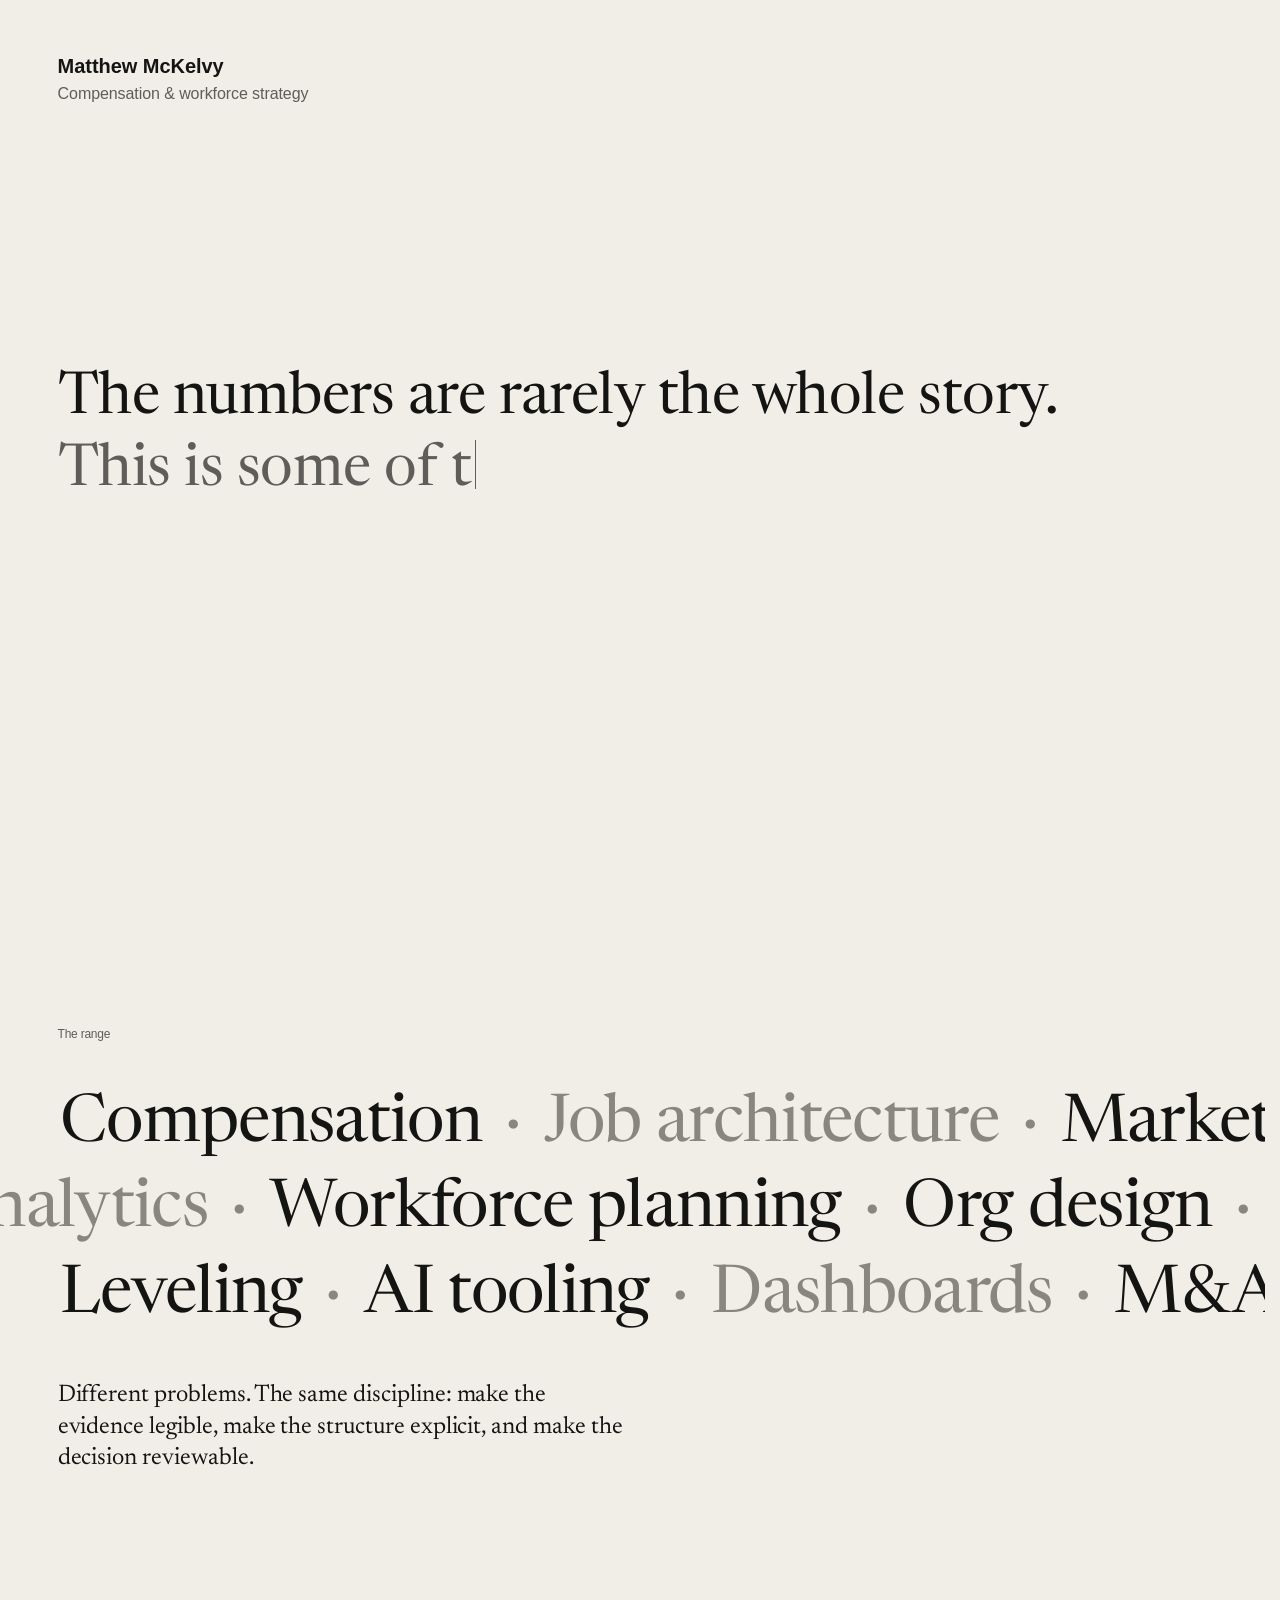
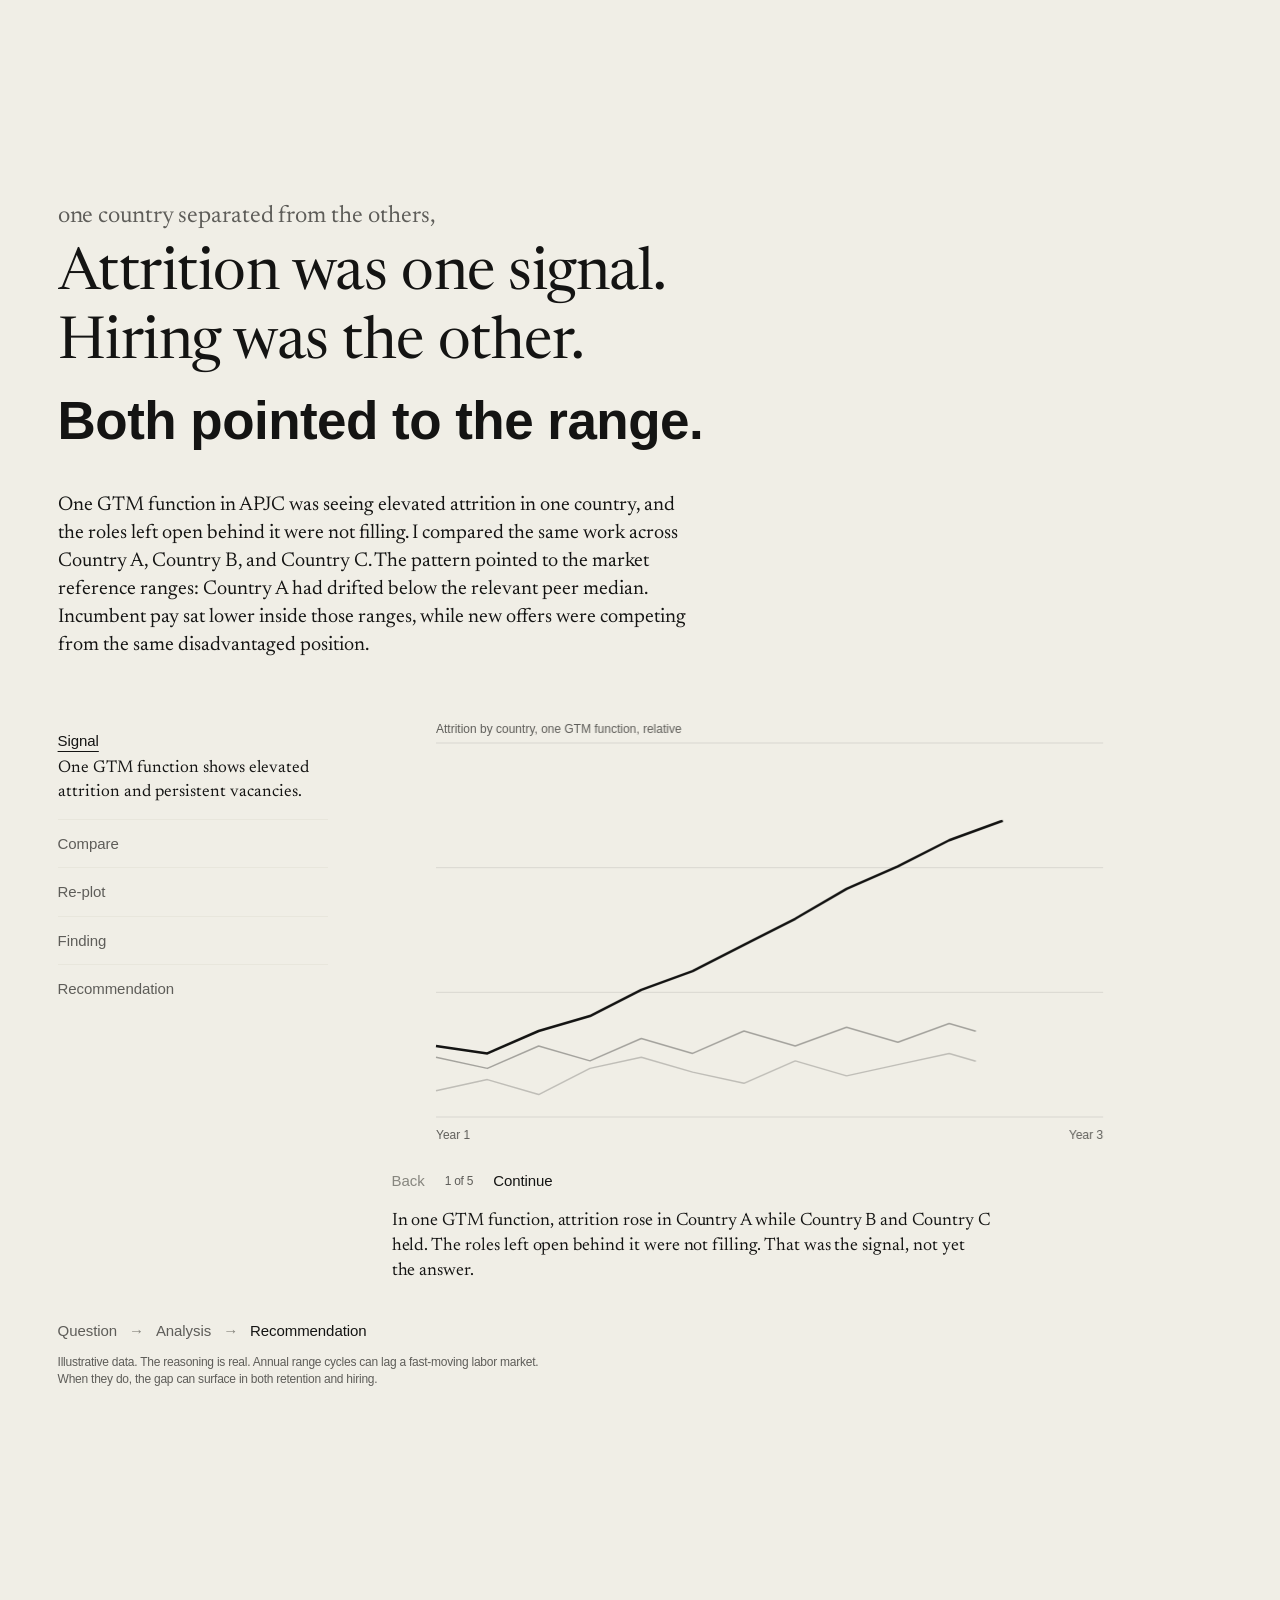
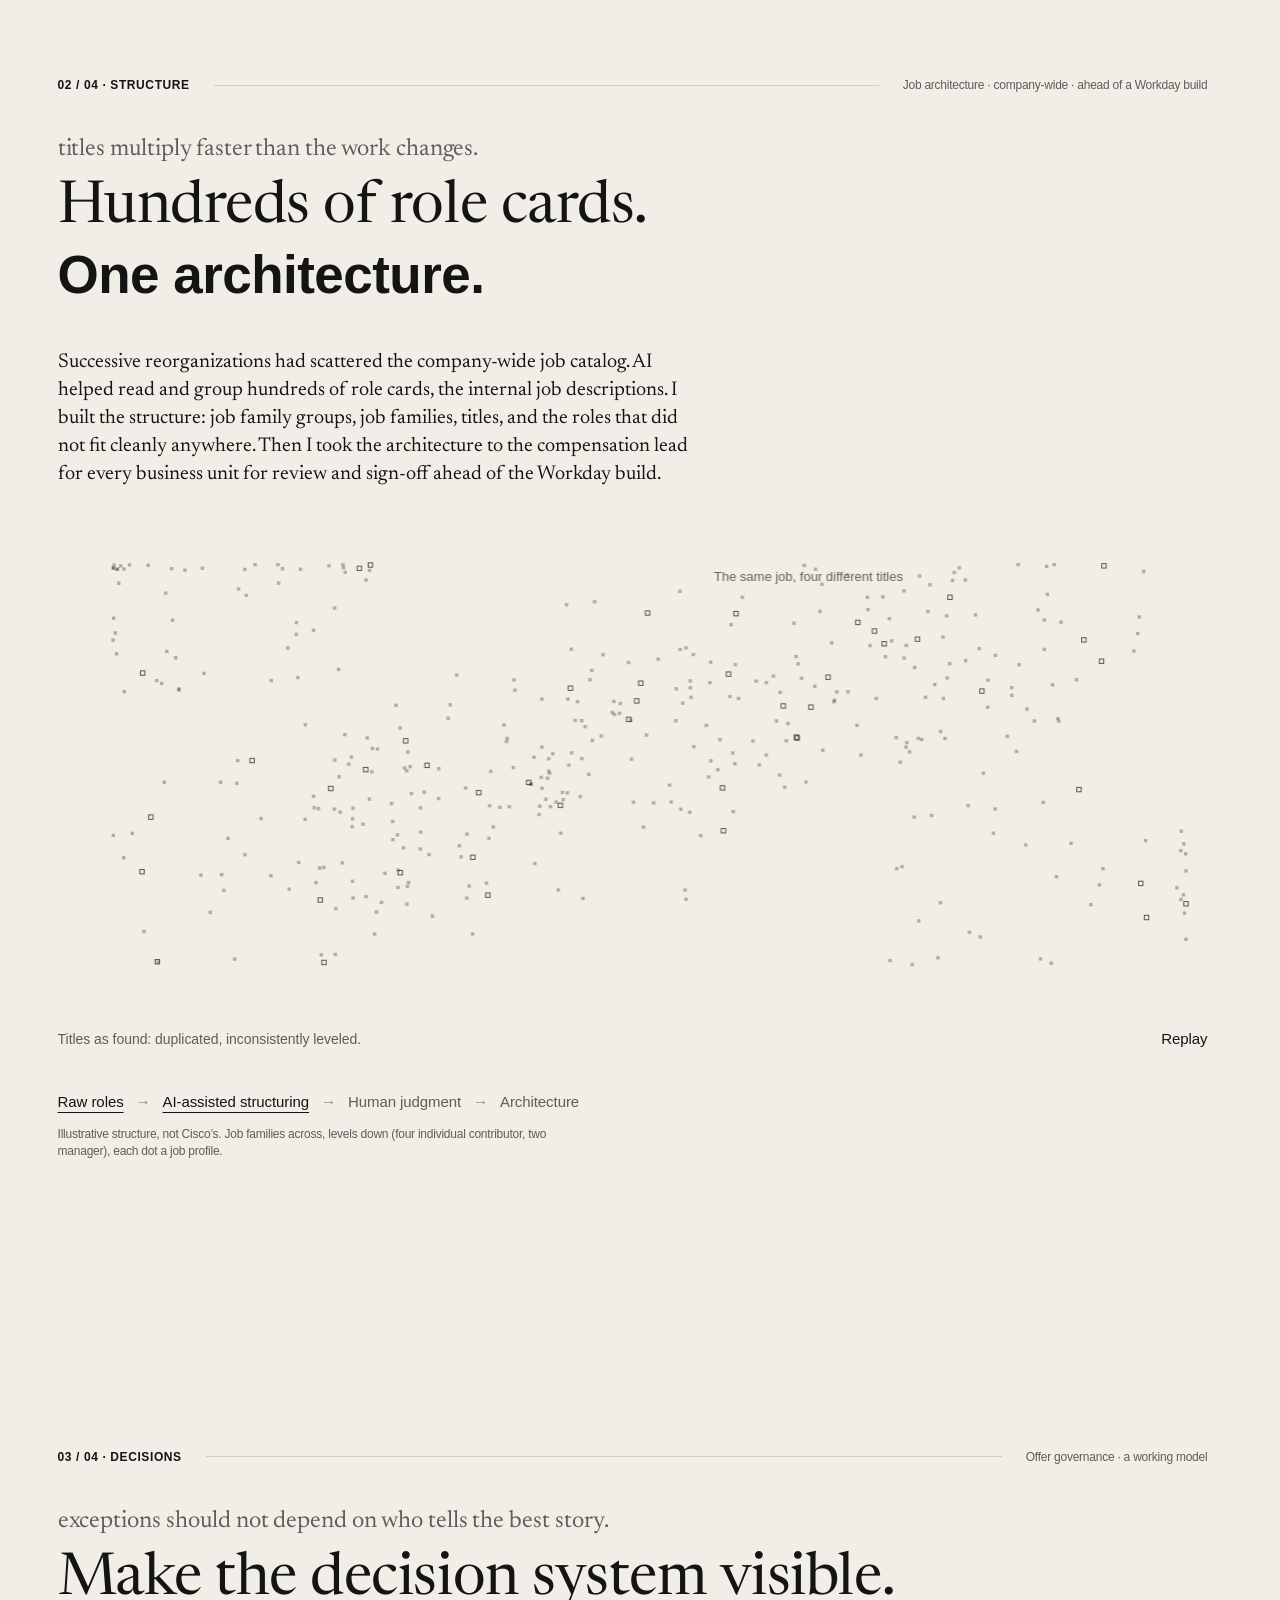
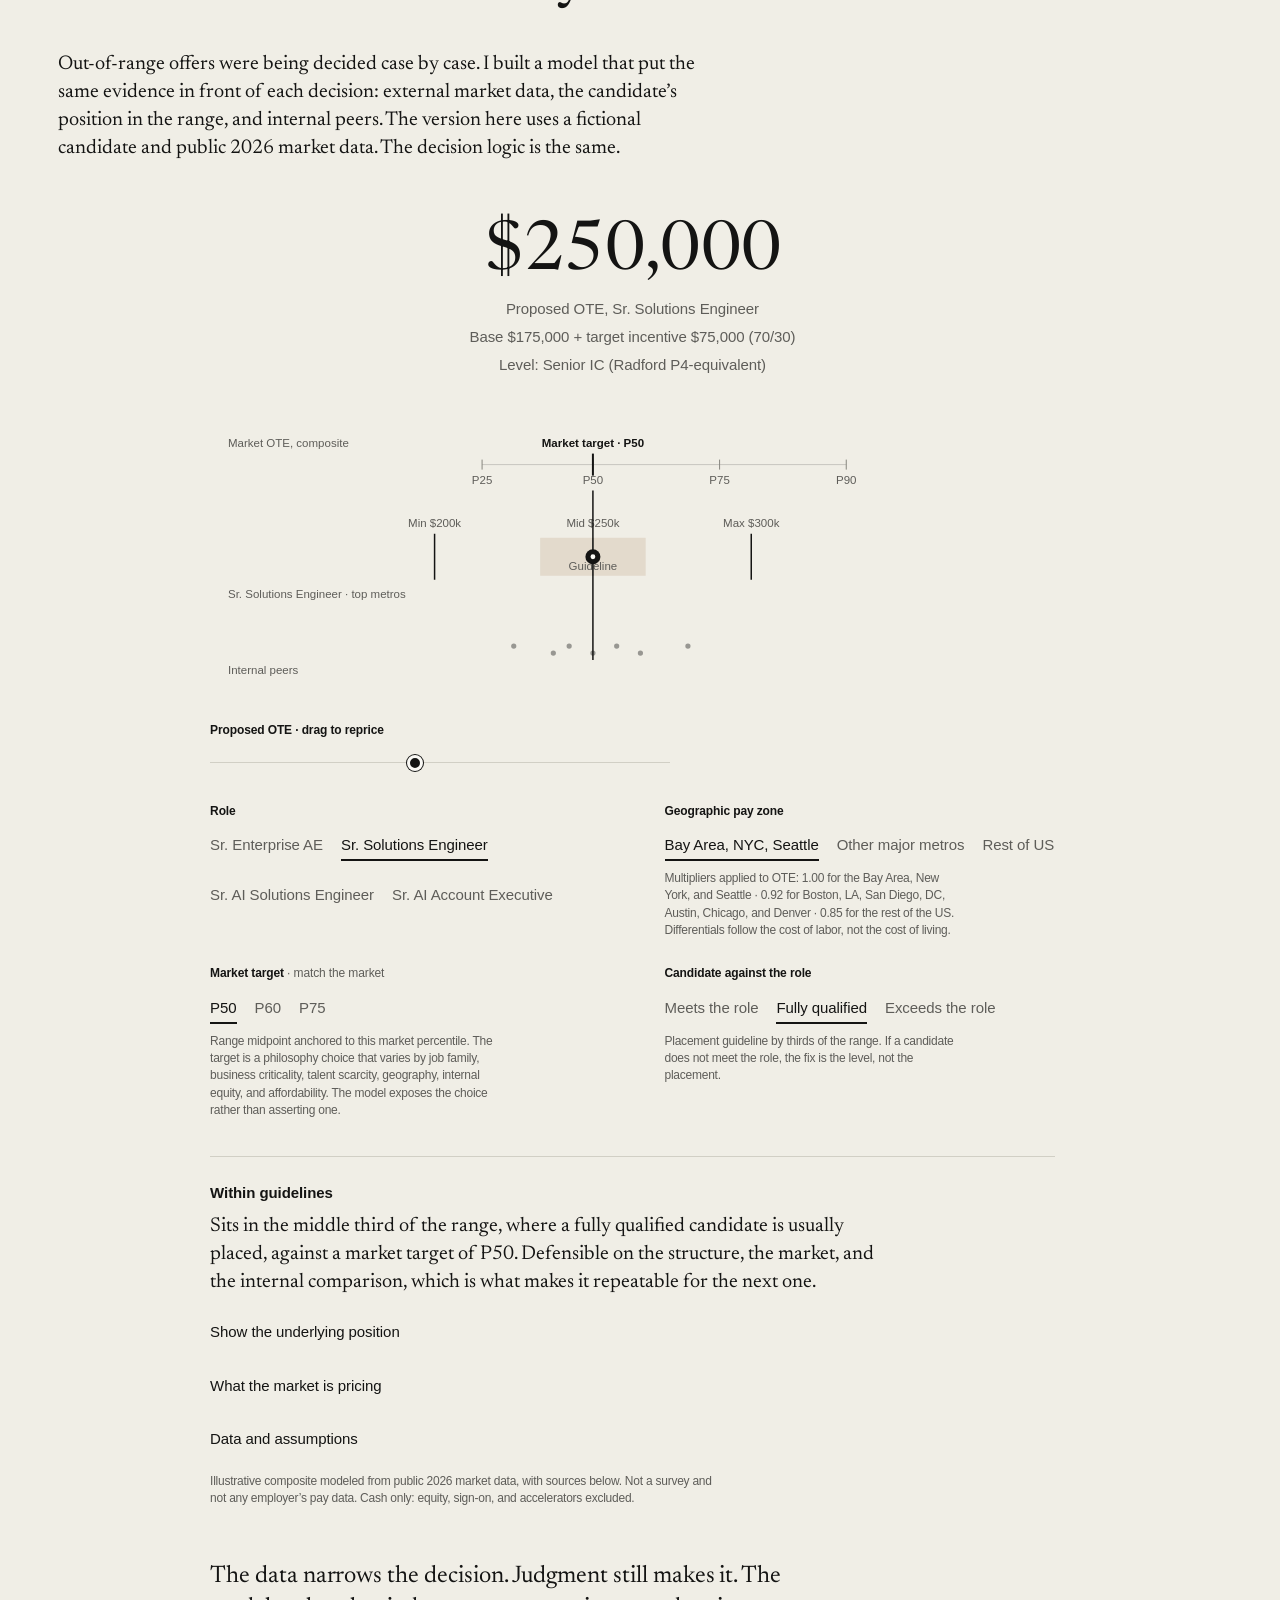
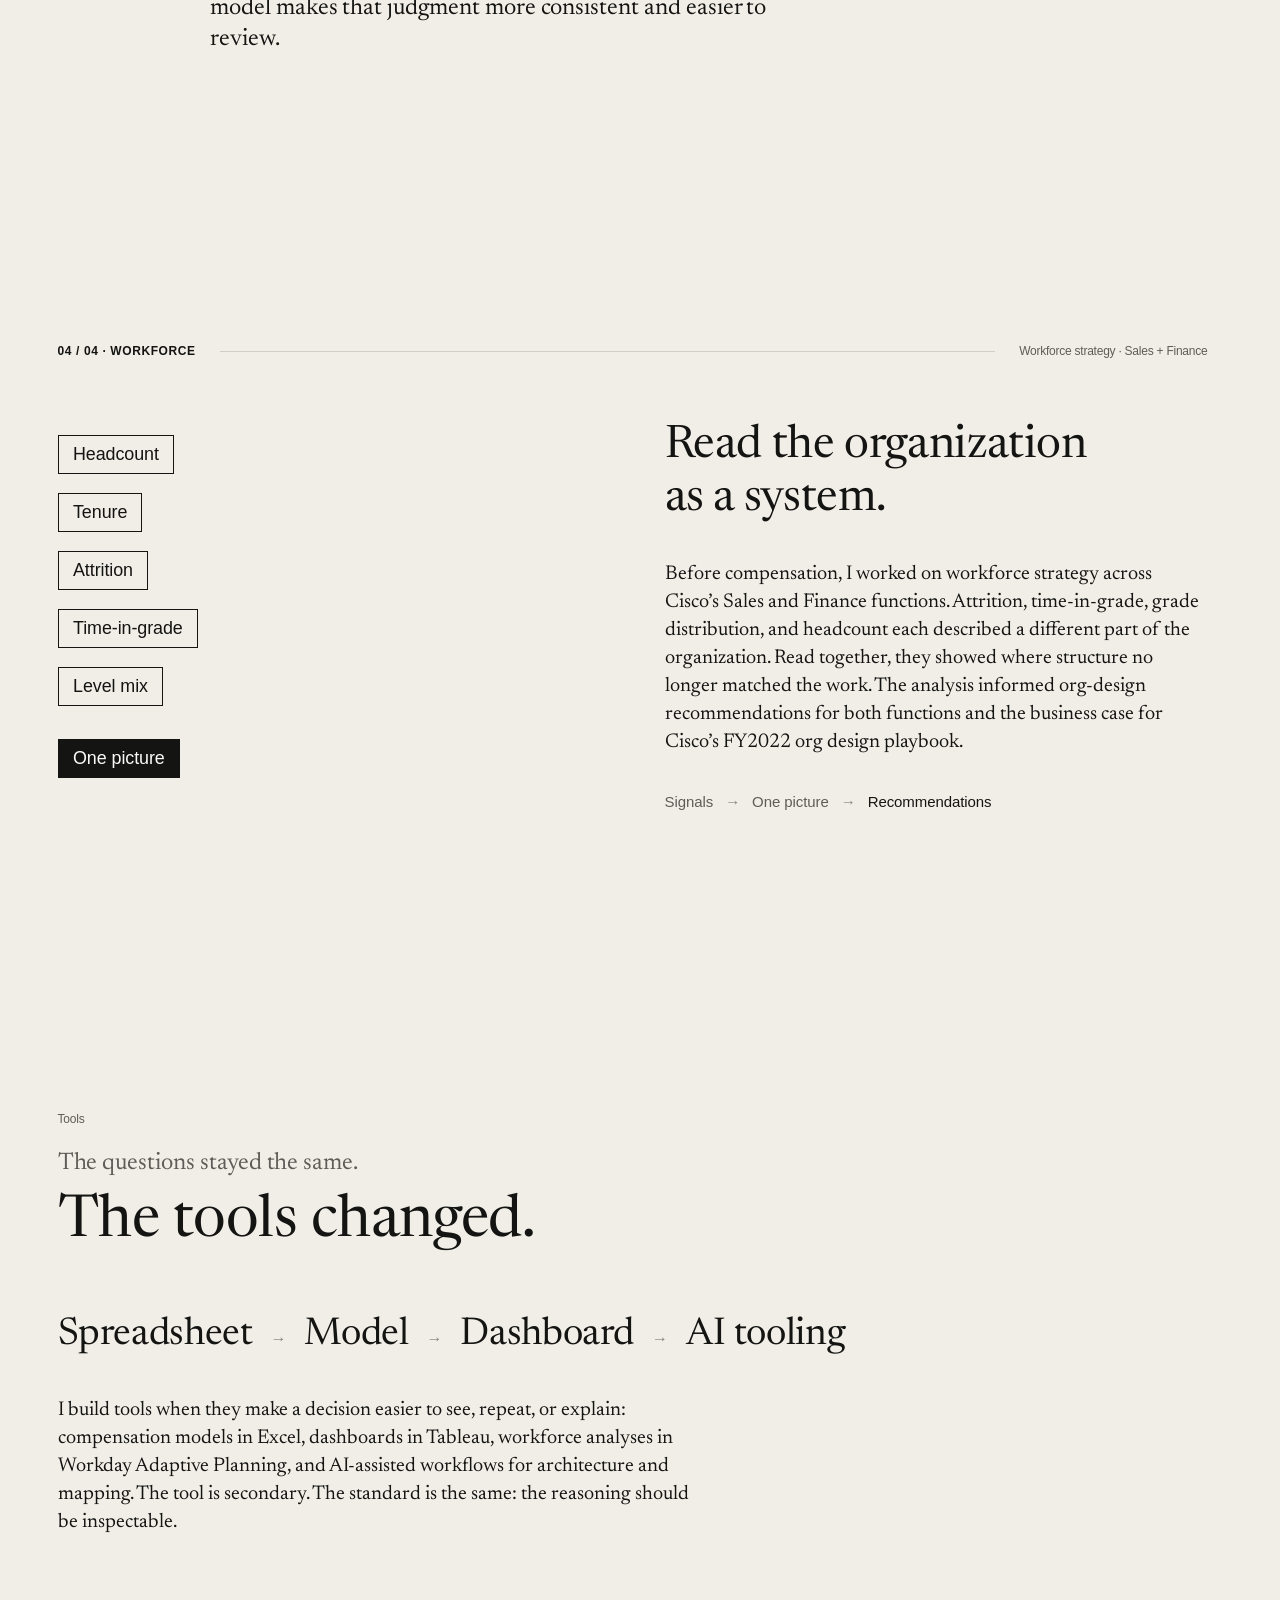
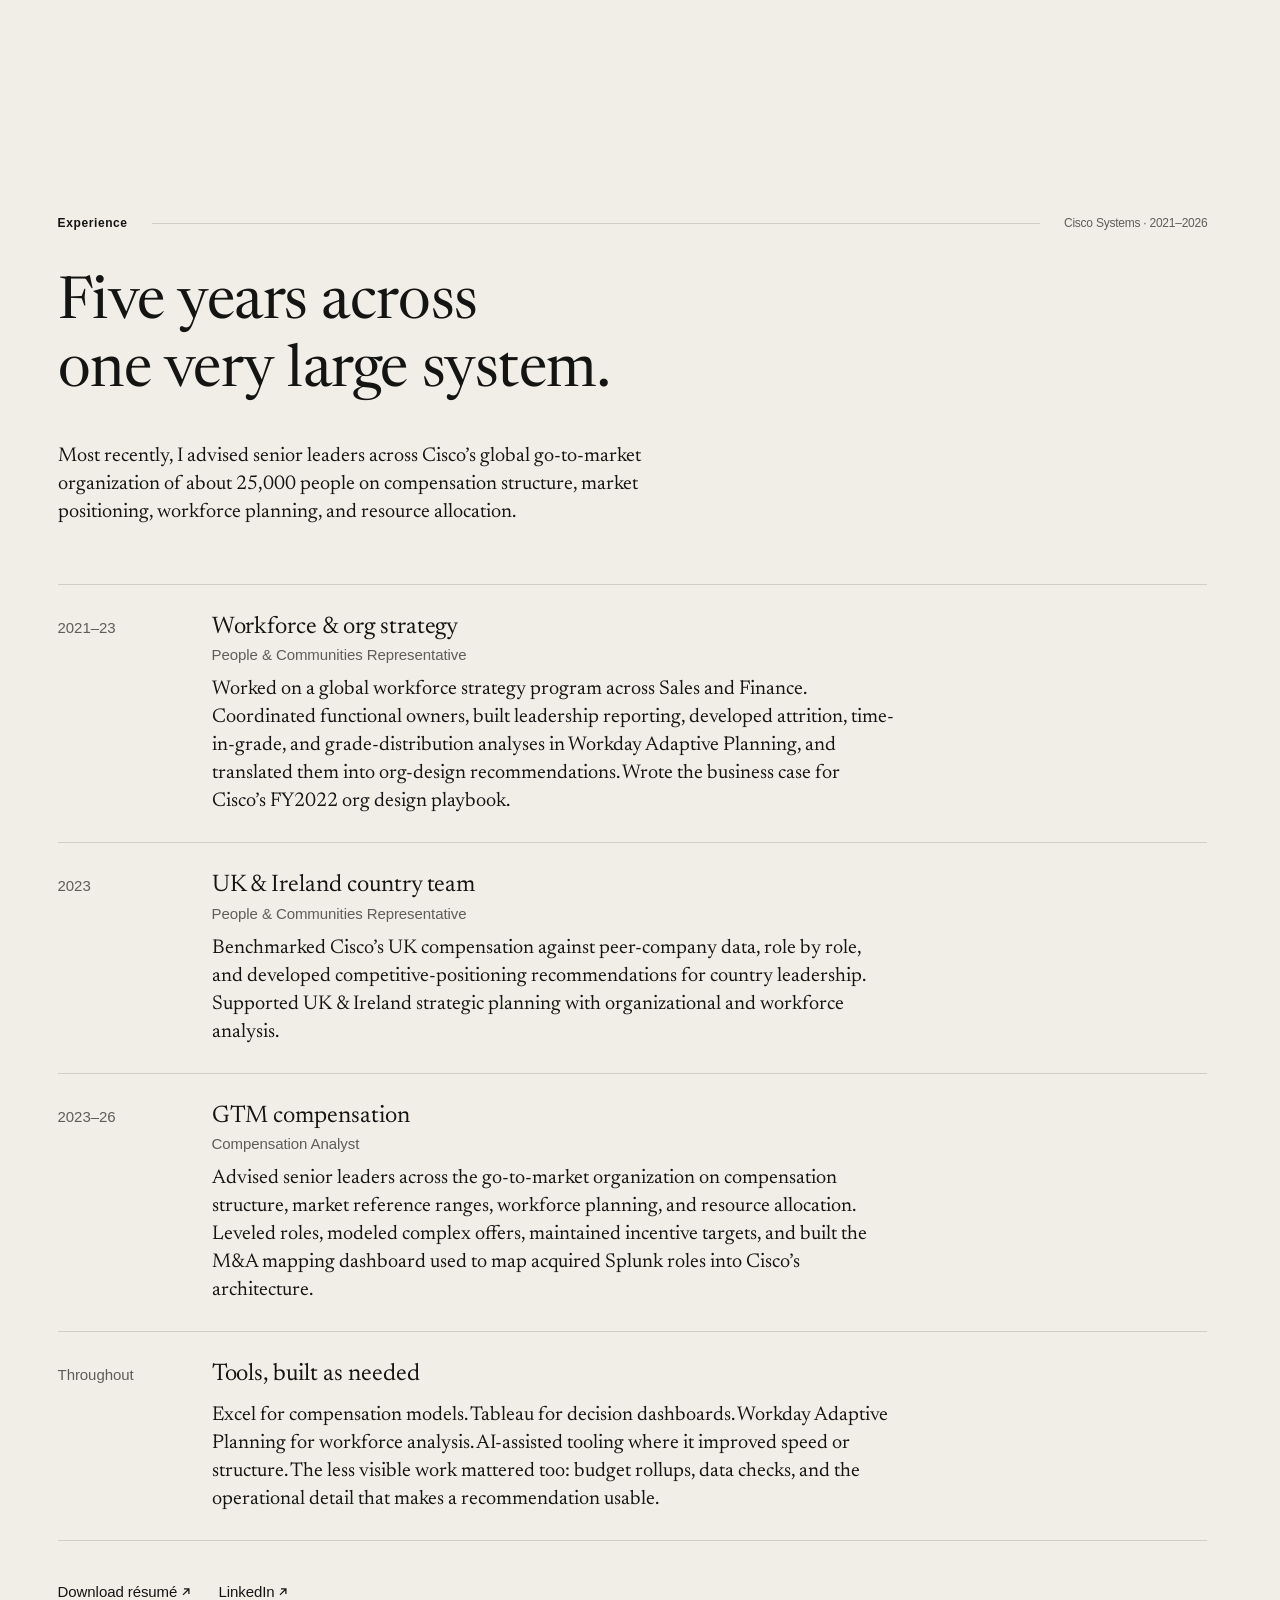
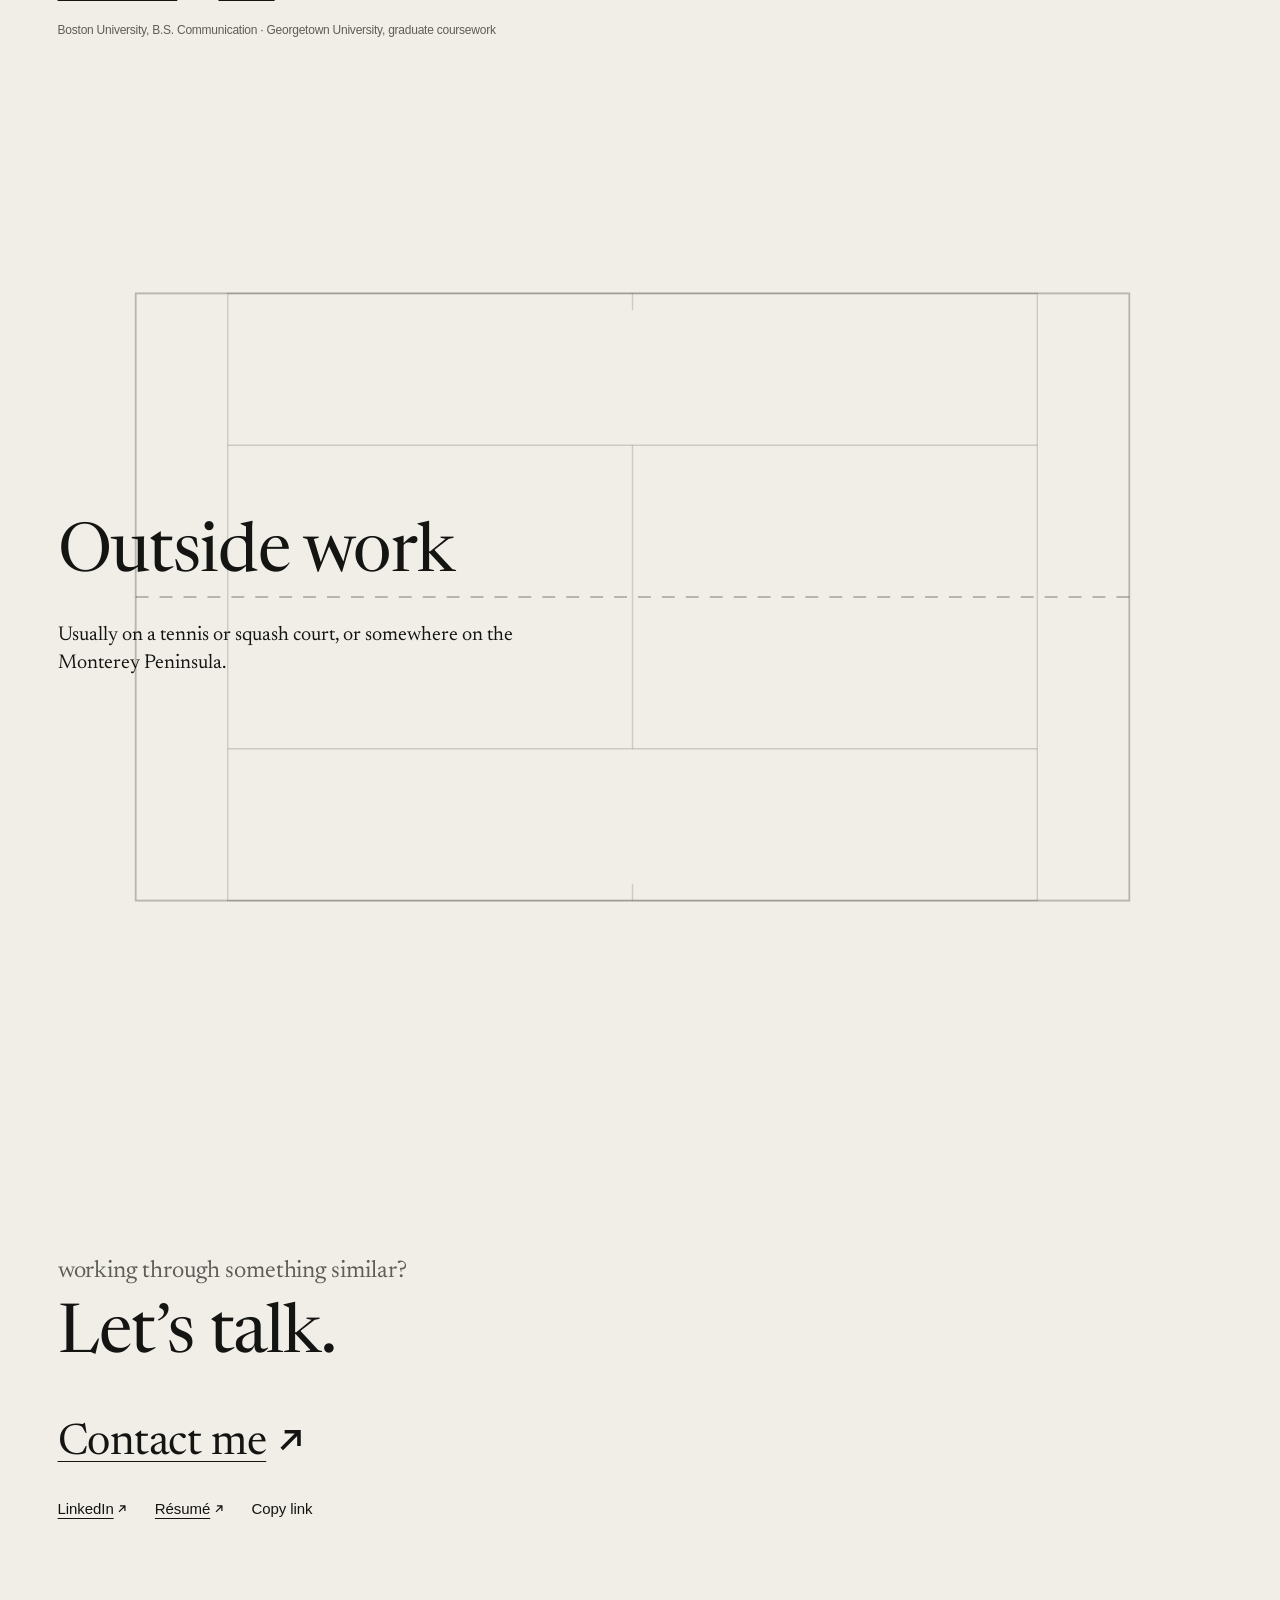
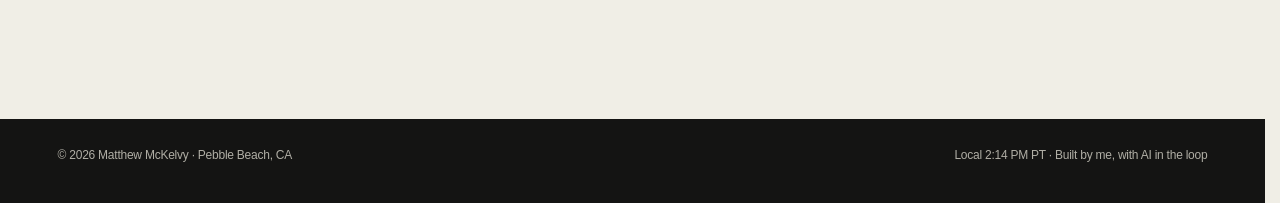
==== commit ecb8235d: "Draw the ↗ arrow instead of typing it iOS renders the U+2197 character as an emoji. A small inline S" ====
--- a/index.html
+++ b/index.html
@@ -27,7 +27,7 @@
   <link rel="preconnect" href="https://fonts.googleapis.com">
   <link rel="preconnect" href="https://fonts.gstatic.com" crossorigin>
   <link href="https://fonts.googleapis.com/css2?family=Newsreader:opsz,wght@6..72,400;6..72,500&display=swap" rel="stylesheet">
-  <link rel="stylesheet" href="css/site.css?v=24">
+  <link rel="stylesheet" href="css/site.css?v=25">
   <link rel="stylesheet" href="css/intro.css?v=2">
   <script>document.documentElement.className += " js";</script>
 
@@ -105,7 +105,7 @@
   <a href="#about" data-menu>About</a>
   <a href="#contact" data-menu>Contact</a>
   <div class="menu-foot">
-    <a href="Matthew-McKelvy-Resume.pdf" download>Résumé ↗</a>
+    <a href="Matthew-McKelvy-Resume.pdf" download>Résumé<svg class="ne" viewBox="0 0 10 10" aria-hidden="true" focusable="false"><path d="M2 8 8 2M3 2h5v5"/></svg></a>
     <a href="contact.html" target="_blank" rel="noopener">Contact info</a>
     <a href="https://www.linkedin.com/in/mattmckelvy/">LinkedIn</a>
   </div>
@@ -138,7 +138,7 @@
       workforce design, and the analytical systems behind hiring and pay decisions.</p>
 
     <p class="id-cta reveal">
-      <a class="btn btn-ivory" href="Matthew-McKelvy-Resume.pdf" download>Résumé ↗</a>
+      <a class="btn btn-ivory" href="Matthew-McKelvy-Resume.pdf" download>Résumé<svg class="ne" viewBox="0 0 10 10" aria-hidden="true" focusable="false"><path d="M2 8 8 2M3 2h5v5"/></svg></a>
       <a class="btn btn-clay" href="contact.html" target="_blank" rel="noopener">Contact</a>
     </p>
   </div>
@@ -476,8 +476,8 @@
     </div>
 
     <p class="exp-cta reveal">
-      <a class="lnk" href="Matthew-McKelvy-Resume.pdf" download>Download résumé ↗</a>
-      <a class="lnk" href="https://www.linkedin.com/in/mattmckelvy/">LinkedIn ↗</a>
+      <a class="lnk" href="Matthew-McKelvy-Resume.pdf" download>Download résumé<svg class="ne" viewBox="0 0 10 10" aria-hidden="true" focusable="false"><path d="M2 8 8 2M3 2h5v5"/></svg></a>
+      <a class="lnk" href="https://www.linkedin.com/in/mattmckelvy/">LinkedIn<svg class="ne" viewBox="0 0 10 10" aria-hidden="true" focusable="false"><path d="M2 8 8 2M3 2h5v5"/></svg></a>
     </p>
     <p class="note exp-edu reveal">Boston University, B.S. Communication &middot; Georgetown
       University, graduate coursework</p>
@@ -514,10 +514,10 @@
     <h2 class="giant reveal-group">
       <span class="ml"><span>Let&rsquo;s talk.</span></span>
     </h2>
-    <p class="contact-mail reveal"><a href="contact.html" target="_blank" rel="noopener">Contact me ↗</a></p>
+    <p class="contact-mail reveal"><a href="contact.html" target="_blank" rel="noopener">Contact me<svg class="ne" viewBox="0 0 10 10" aria-hidden="true" focusable="false"><path d="M2 8 8 2M3 2h5v5"/></svg></a></p>
     <p class="contact-row reveal">
-      <a href="https://www.linkedin.com/in/mattmckelvy/">LinkedIn ↗</a>
-      <a href="Matthew-McKelvy-Resume.pdf" download>Résumé ↗</a>
+      <a href="https://www.linkedin.com/in/mattmckelvy/">LinkedIn<svg class="ne" viewBox="0 0 10 10" aria-hidden="true" focusable="false"><path d="M2 8 8 2M3 2h5v5"/></svg></a>
+      <a href="Matthew-McKelvy-Resume.pdf" download>Résumé<svg class="ne" viewBox="0 0 10 10" aria-hidden="true" focusable="false"><path d="M2 8 8 2M3 2h5v5"/></svg></a>
       <button class="link-btn" type="button" id="copyLink">Copy link</button>
     </p>
   </div>
--- a/css/site.css
+++ b/css/site.css
@@ -144,6 +144,12 @@
   transition:text-decoration-color .2s var(--ease),color .2s var(--ease);
 }
 .lnk:hover,.inline-link:hover{text-decoration-color:var(--muted-light)}
+
+/* the external/download arrow, drawn rather than typed: iOS renders the ↗ character as an emoji */
+.ne{
+  display:inline-block;width:.66em;height:.66em;margin-left:.22em;vertical-align:0;
+  overflow:visible;fill:none;stroke:currentColor;stroke-width:1.25;
+}
 
 /* text-link buttons: plain text, underline on hover */
 .text-btn,.step-btn,.lv-more,.link-btn{
